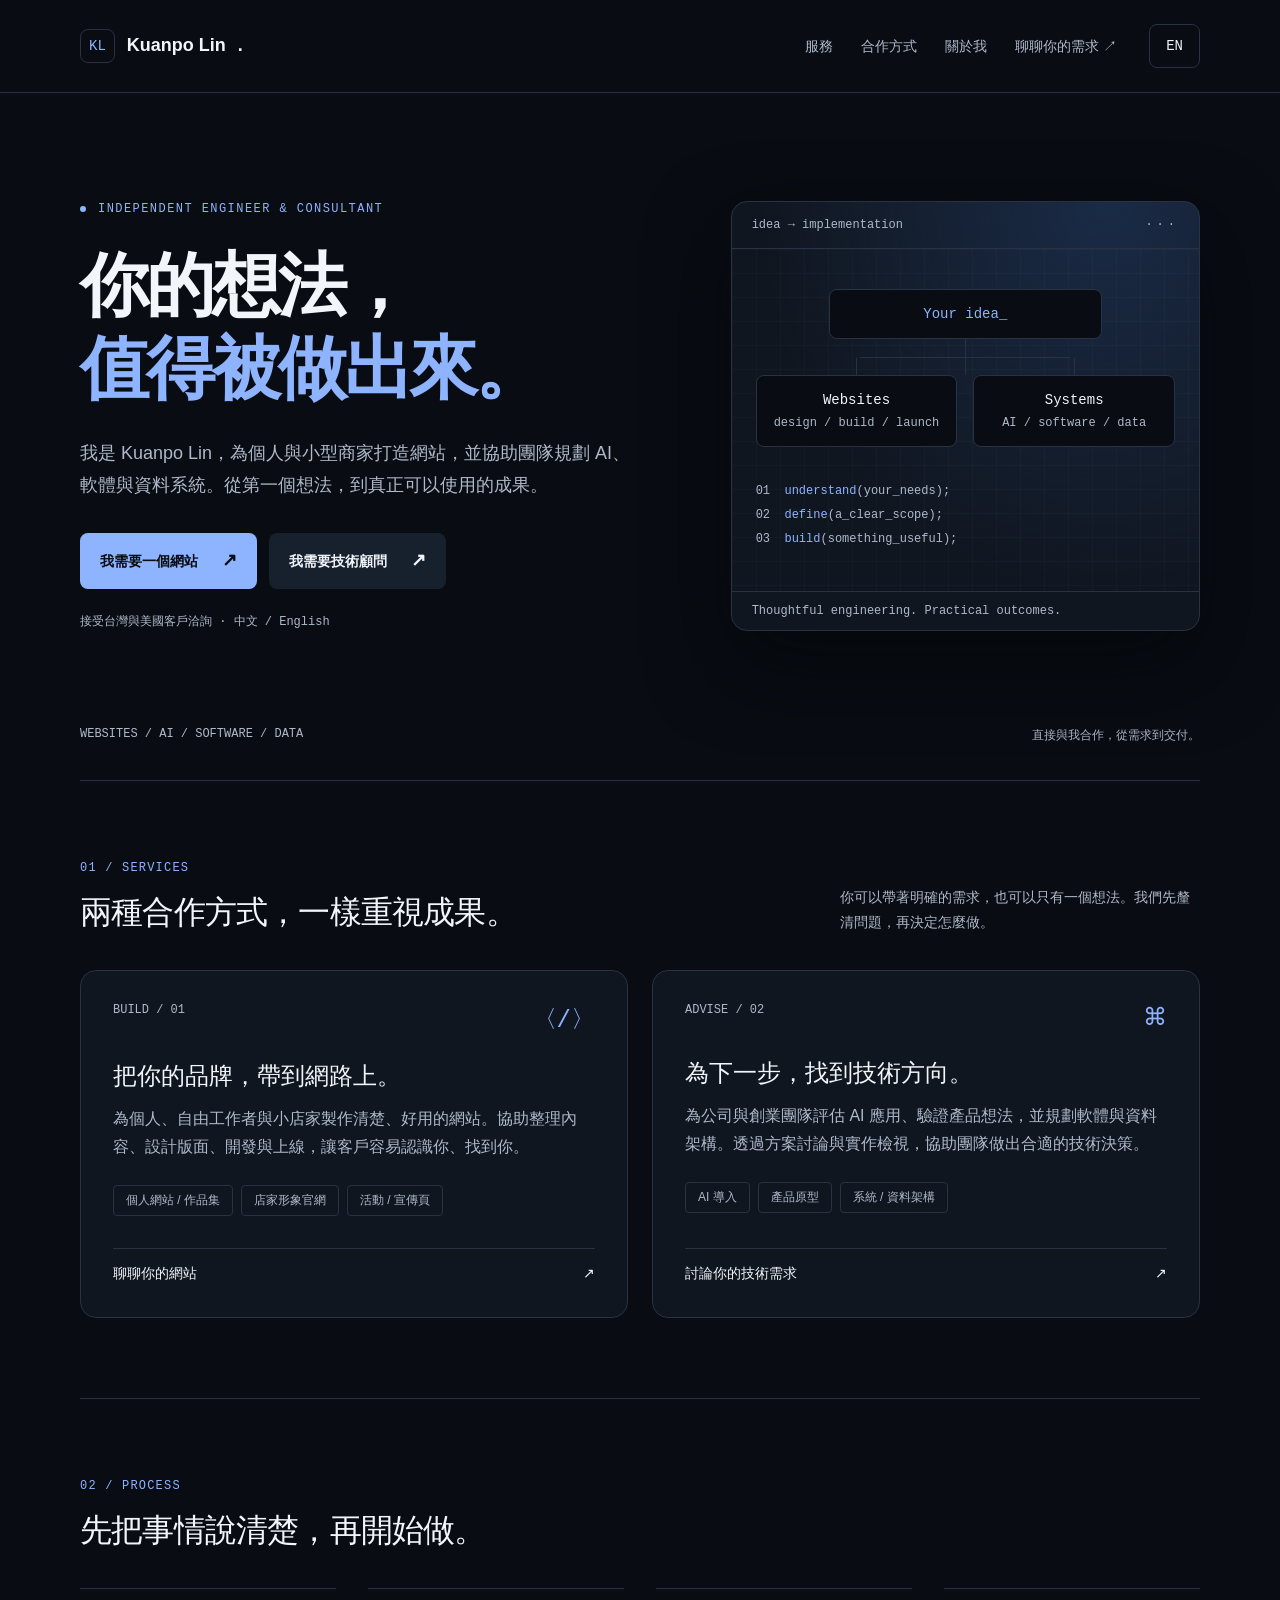
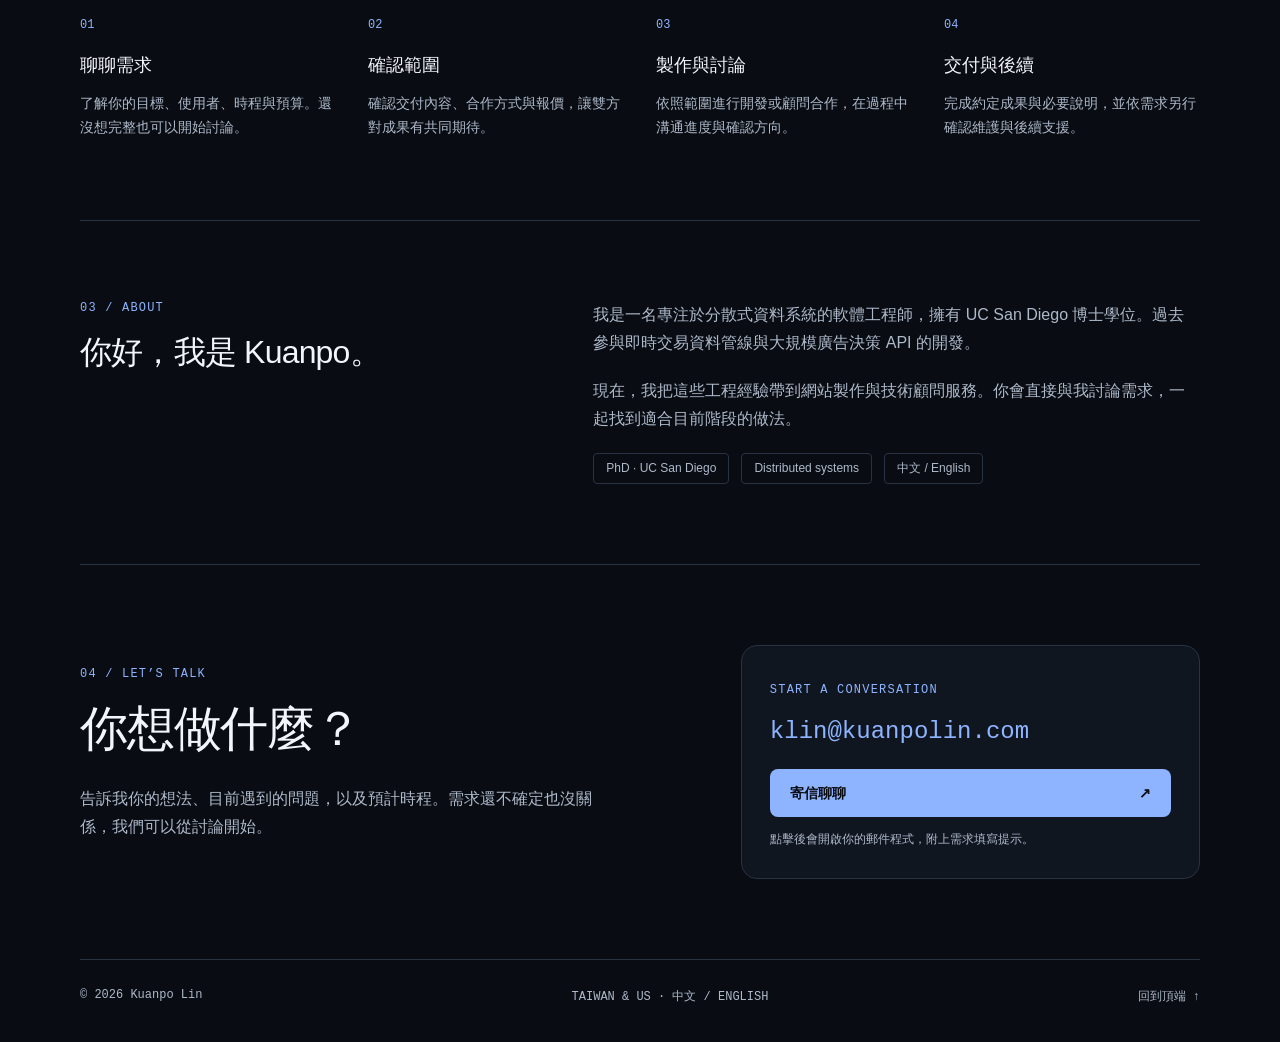
==== index.html @ 3c3ce8b8 "Add the live kuanpolin.com static site. index.html is the current production page, unchanged. Deploy" ====
<!doctype html>
<html lang="zh-Hant">
<head>
<meta charset="utf-8"><meta name="viewport" content="width=device-width,initial-scale=1">
<meta name="theme-color" content="#090c12">
<title>Kuanpo Lin — 網站製作與技術顧問</title>
<meta name="description" content="Kuanpo Lin 為個人與小型商家製作網站，並為團隊提供 AI、軟體與資料系統技術顧問服務。服務台灣與美國客戶。">
<meta property="og:title" content="Kuanpo Lin — Websites & technical consulting">
<meta property="og:description" content="Websites for individuals and small businesses. AI, software and data systems consulting for teams.">
<link rel="icon" href="data:image/svg+xml,%3Csvg xmlns='http://www.w3.org/2000/svg' viewBox='0 0 64 64'%3E%3Crect width='64' height='64' rx='12' fill='%23090c12'/%3E%3Ctext x='8' y='43' fill='%238eb4ff' font-family='monospace' font-size='32'%3EKL%3C/text%3E%3C/svg%3E">
<style>
:root{color-scheme:dark;--bg:#090c12;--panel:#101620;--raised:#17202d;--text:#f2f5fa;--muted:#aeb9ca;--accent:#8eb4ff;--line:#283242;--radius:16px;--mono:ui-monospace,SFMono-Regular,Consolas,monospace;--space:4px}
*{box-sizing:border-box}html{scroll-behavior:smooth;scroll-padding-top:100px}body{margin:0;background:var(--bg);color:var(--text);font-family:-apple-system,BlinkMacSystemFont,"Segoe UI","PingFang TC","Microsoft JhengHei",sans-serif;line-height:1.75}a{color:inherit;text-decoration:none}button{font:inherit}a,button{transition:background .2s,transform .2s,color .2s}a:focus-visible,button:focus-visible{outline:2px solid var(--accent);outline-offset:6px}a:active,button:active{transform:translateY(1px)}.wrap{width:min(1120px,calc(100% - 64px));margin:auto}.skip{position:absolute;top:-80px;left:24px;background:var(--text);color:var(--bg);padding:12px;z-index:3}.skip:focus{top:12px}header{border-bottom:1px solid var(--line)}.header{display:flex;align-items:center;gap:32px;min-height:92px}.brand{display:flex;align-items:center;gap:12px;font-size:18px;font-weight:600;white-space:nowrap}.mark{font:14px var(--mono);color:var(--accent);border:1px solid var(--line);padding:8px;border-radius:8px}nav{display:flex;gap:28px;margin-left:auto}nav a{font-size:14px;color:var(--muted);padding:12px 0}nav a:hover,.text-link:hover{color:var(--accent)}.lang{background:transparent;border:1px solid var(--line);color:var(--text);border-radius:8px;padding:8px 16px;min-height:44px;cursor:pointer;font:14px var(--mono)}.lang:hover{background:var(--raised)}.eyebrow{font:12px var(--mono);letter-spacing:.12em;color:var(--accent);display:flex;align-items:center;gap:12px}.eyebrow:before{content:"";height:6px;width:6px;background:var(--accent);border-radius:50%}.hero{position:relative;padding:108px 0 72px;display:grid;grid-template-columns:1.25fr 1fr;gap:64px;align-items:center}h1{font-size:clamp(40px,5.4vw,72px);font-weight:600;letter-spacing:-.045em;line-height:1.2;margin:28px 0;text-wrap:balance}h1 .soft{color:var(--accent)}.lead{font-size:18px;color:var(--muted);max-width:560px;margin:0 0 32px;text-wrap:pretty}.actions{display:flex;gap:12px;flex-wrap:wrap}.btn{display:inline-flex;align-items:center;justify-content:space-between;gap:24px;padding:12px 20px;min-height:48px;border-radius:8px;font-size:14px;font-weight:600;background:var(--accent);color:var(--bg)}.btn:hover{background:var(--text);transform:translateY(-2px)}.btn.secondary{background:var(--raised);color:var(--text)}.btn.secondary:hover{background:var(--line)}.arrow{font-size:18px}.availability{font:12px var(--mono);color:var(--muted);margin-top:24px}.visual{position:relative;border:1px solid var(--line);border-radius:var(--radius);background:radial-gradient(ellipse at 80% 0%,#1a2b46 0%,transparent 65%),var(--panel);overflow:hidden;box-shadow:0 32px 80px #05080d}.visual-head{display:flex;justify-content:space-between;padding:16px 20px;border-bottom:1px solid var(--line);font:12px var(--mono);color:var(--muted)}.dots{letter-spacing:4px}.diagram{padding:40px 24px;background-image:linear-gradient(#aeb9ca08 1px,transparent 1px),linear-gradient(90deg,#aeb9ca08 1px,transparent 1px);background-size:24px 24px;text-align:center}.node{background:var(--bg);border:1px solid var(--line);border-radius:8px;padding:16px;font:14px var(--mono)}.node.source{width:65%;margin:auto;color:var(--accent)}.connector{height:36px;width:1px;background:var(--line);margin:auto}.split{position:relative;display:grid;grid-template-columns:1fr 1fr;gap:16px}.split:before{content:"";position:absolute;top:-18px;left:25%;right:25%;border-top:1px solid var(--line)}.split .node{position:relative}.split .node:before{content:"";position:absolute;top:-18px;height:18px;left:50%;border-left:1px solid var(--line)}.node small{display:block;color:var(--muted);font:12px var(--mono);margin-top:8px}.code{margin-top:32px;text-align:left;font:12px/2 var(--mono);color:var(--muted)}.code b{color:var(--accent);font-weight:400}.visual-foot{padding:12px 20px;border-top:1px solid var(--line);font:12px var(--mono);color:var(--muted)}.scope{display:flex;justify-content:space-between;gap:20px;padding:24px 0 36px;border-bottom:1px solid var(--line);font:12px var(--mono);color:var(--muted)}section{padding:80px 0;border-bottom:1px solid var(--line);scroll-margin-top:24px}.section-head{display:flex;align-items:flex-end;justify-content:space-between;gap:32px;margin-bottom:36px}.label{font:12px var(--mono);color:var(--accent);letter-spacing:.1em}h2{font-size:32px;line-height:1.35;font-weight:500;letter-spacing:-.025em;margin:16px 0 0;text-wrap:balance}.section-intro{color:var(--muted);font-size:14px;max-width:360px;margin:0}.services{display:grid;grid-template-columns:1fr 1fr;gap:24px}.service{padding:32px;background:var(--panel);border:1px solid var(--line);border-radius:var(--radius);display:flex;flex-direction:column}.service-top{display:flex;justify-content:space-between;color:var(--muted);font:12px var(--mono)}.service-icon{color:var(--accent);font-size:24px}h3{font-size:24px;font-weight:500;line-height:1.4;margin:24px 0 12px}.service p{color:var(--muted);font-size:16px;margin:0 0 24px;text-wrap:pretty}.tags{display:flex;flex-wrap:wrap;gap:8px;margin-bottom:32px}.tag{font-size:12px;color:var(--muted);padding:4px 12px;border:1px solid var(--line);border-radius:4px}.text-link{margin-top:auto;padding:12px 0 0;border-top:1px solid var(--line);display:flex;justify-content:space-between;font-size:14px}.steps{display:grid;grid-template-columns:repeat(4,1fr);gap:32px}.step{border-top:1px solid var(--line);padding-top:20px}.step .num{font:12px var(--mono);color:var(--accent)}.step h3{font-size:18px;margin:16px 0 12px}.step p{font-size:14px;color:var(--muted);margin:0}.about{display:grid;grid-template-columns:1fr 1.4fr;gap:80px}.about p{color:var(--muted);font-size:16px;margin:0 0 20px}.credentials{display:flex;gap:12px;flex-wrap:wrap}.contact{display:grid;grid-template-columns:1.3fr 1fr;gap:64px;align-items:center}.contact h2{font-size:48px;margin-bottom:24px}.contact p{color:var(--muted);max-width:520px}.contact-box{padding:28px;background:var(--panel);border:1px solid var(--line);border-radius:var(--radius)}.email{display:block;color:var(--accent);font:clamp(16px,2vw,24px) var(--mono);margin:16px 0 24px;overflow-wrap:anywhere}.contact-box .btn{width:100%}.note{font-size:12px!important;margin-bottom:0}footer{padding:28px 0 36px;display:flex;justify-content:space-between;gap:16px;font:12px var(--mono);color:var(--muted)}
@media(min-width:1600px){.hero{padding-top:132px;padding-bottom:100px}}@media(max-width:900px){.header{gap:20px}nav{gap:20px}.hero{gap:32px}.about{gap:40px}.contact{gap:32px}.steps{gap:20px}}@media(max-width:700px){.wrap{width:calc(100% - 40px)}.header{flex-wrap:wrap;padding:16px 0;gap:12px}.brand{font-size:16px}.lang{margin-left:auto}nav{order:3;width:100%;margin:0;justify-content:space-between;gap:16px}.hero{grid-template-columns:1fr;padding:64px 0 40px;gap:40px}h1{font-size:44px}.lead{font-size:16px}.visual{max-width:460px;width:100%}.scope{flex-wrap:wrap;gap:12px}section{padding:56px 0}.section-head{display:block}.section-intro{margin-top:20px}.services,.about,.contact{grid-template-columns:1fr;gap:24px}.service{padding:24px}.steps{grid-template-columns:1fr 1fr;gap:28px 24px}.contact h2{font-size:36px}footer{flex-direction:column}.diagram{padding:32px 20px}}@media(prefers-reduced-motion:reduce){html{scroll-behavior:auto}a,button{transition:none}}
</style></head>
<body>
<a class="skip" href="#main" data-zh="跳至主要內容" data-en="Skip to content">跳至主要內容</a>
<header><div class="wrap header"><a class="brand" href="#main" aria-label="Kuanpo Lin home"><span class="mark">KL</span>Kuanpo Lin<span aria-hidden="true" class="soft">.</span></a><nav aria-label="Main navigation"><a href="#services" data-zh="服務" data-en="Services">服務</a><a href="#process" data-zh="合作方式" data-en="Process">合作方式</a><a href="#about" data-zh="關於我" data-en="About">關於我</a><a href="#contact" data-zh="聊聊你的需求 ↗" data-en="Let’s talk ↗">聊聊你的需求 ↗</a></nav><button class="lang" id="language" aria-label="Switch to English">EN</button></div></header>
<main id="main" class="wrap">
<div class="hero"><div><div class="eyebrow">INDEPENDENT ENGINEER & CONSULTANT</div><h1><span data-zh="你的想法，" data-en="Your idea.">你的想法，</span><br><span class="soft" data-zh="值得被做出來。" data-en="Built for real.">值得被做出來。</span></h1><p class="lead" data-zh="我是 Kuanpo Lin，為個人與小型商家打造網站，並協助團隊規劃 AI、軟體與資料系統。從第一個想法，到真正可以使用的成果。" data-en="I’m Kuanpo Lin. I build websites for individuals and small businesses, and help teams plan AI, software, and data systems. From the first idea to something you can use.">我是 Kuanpo Lin，為個人與小型商家打造網站，並協助團隊規劃 AI、軟體與資料系統。從第一個想法，到真正可以使用的成果。</p><div class="actions"><a class="btn" href="#websites"><span data-zh="我需要一個網站" data-en="I need a website">我需要一個網站</span><span class="arrow" aria-hidden="true">↗</span></a><a class="btn secondary" href="#consulting"><span data-zh="我需要技術顧問" data-en="I need a consultant">我需要技術顧問</span><span class="arrow" aria-hidden="true">↗</span></a></div><div class="availability" data-zh="接受台灣與美國客戶洽詢 · 中文 / English" data-en="Available for Taiwan & US projects · 中文 / English">接受台灣與美國客戶洽詢 · 中文 / English</div></div>
<div class="visual" aria-label="From your idea to websites and systems"><div class="visual-head"><span>idea → implementation</span><span class="dots" aria-hidden="true">···</span></div><div class="diagram"><div class="node source">Your idea<span aria-hidden="true">_</span></div><div class="connector"></div><div class="split"><div class="node">Websites<small>design / build / launch</small></div><div class="node">Systems<small>AI / software / data</small></div></div><div class="code"><span aria-hidden="true">01&nbsp; </span><b>understand</b>(your_needs);<br><span aria-hidden="true">02&nbsp; </span><b>define</b>(a_clear_scope);<br><span aria-hidden="true">03&nbsp; </span><b>build</b>(something_useful);</div></div><div class="visual-foot">Thoughtful engineering. Practical outcomes.</div></div></div>
<div class="scope"><span>WEBSITES / AI / SOFTWARE / DATA</span><span data-zh="直接與我合作，從需求到交付。" data-en="Work directly with me, from scope to delivery.">直接與我合作，從需求到交付。</span></div>
<section id="services"><div class="section-head"><div><div class="label">01 / SERVICES</div><h2 data-zh="兩種合作方式，一樣重視成果。" data-en="Two ways to work together.">兩種合作方式，一樣重視成果。</h2></div><p class="section-intro" data-zh="你可以帶著明確的需求，也可以只有一個想法。我們先釐清問題，再決定怎麼做。" data-en="Bring a clear brief or just an idea. We’ll understand the problem before choosing how to solve it.">你可以帶著明確的需求，也可以只有一個想法。我們先釐清問題，再決定怎麼做。</p></div><div class="services">
<article class="service" id="websites"><div class="service-top"><span>BUILD / 01</span><span class="service-icon" aria-hidden="true">〈/〉</span></div><h3 data-zh="把你的品牌，帶到網路上。" data-en="Give your business a home online.">把你的品牌，帶到網路上。</h3><p data-zh="為個人、自由工作者與小店家製作清楚、好用的網站。協助整理內容、設計版面、開發與上線，讓客戶容易認識你、找到你。" data-en="Clear, useful websites for individuals, independent professionals, and small businesses. I help with content structure, design, development, and launch so customers can find and understand you.">為個人、自由工作者與小店家製作清楚、好用的網站。協助整理內容、設計版面、開發與上線，讓客戶容易認識你、找到你。</p><div class="tags"><span class="tag" data-zh="個人網站 / 作品集" data-en="Personal sites / portfolios">個人網站 / 作品集</span><span class="tag" data-zh="店家形象官網" data-en="Business websites">店家形象官網</span><span class="tag" data-zh="活動 / 宣傳頁" data-en="Landing pages">活動 / 宣傳頁</span></div><a class="text-link inquiry" data-service="website" href="mailto:klin@kuanpolin.com?subject=Website%20project%20inquiry"><span data-zh="聊聊你的網站" data-en="Tell me about your website">聊聊你的網站</span><span aria-hidden="true">↗</span></a></article>
<article class="service" id="consulting"><div class="service-top"><span>ADVISE / 02</span><span class="service-icon" aria-hidden="true">⌘</span></div><h3 data-zh="為下一步，找到技術方向。" data-en="Find the right technical direction.">為下一步，找到技術方向。</h3><p data-zh="為公司與創業團隊評估 AI 應用、驗證產品想法，並規劃軟體與資料架構。透過方案討論與實作檢視，協助團隊做出合適的技術決策。" data-en="Technical consulting for companies and startup teams: evaluate AI use cases, validate product ideas, and plan software and data architecture. Get practical guidance through design discussions and implementation reviews.">為公司與創業團隊評估 AI 應用、驗證產品想法，並規劃軟體與資料架構。透過方案討論與實作檢視，協助團隊做出合適的技術決策。</p><div class="tags"><span class="tag" data-zh="AI 導入" data-en="AI integration">AI 導入</span><span class="tag" data-zh="產品原型" data-en="Product prototyping">產品原型</span><span class="tag" data-zh="系統 / 資料架構" data-en="Systems / data architecture">系統 / 資料架構</span></div><a class="text-link inquiry" data-service="consulting" href="mailto:klin@kuanpolin.com?subject=Technical%20consulting%20inquiry"><span data-zh="討論你的技術需求" data-en="Discuss your technical needs">討論你的技術需求</span><span aria-hidden="true">↗</span></a></article></div></section>
<section id="process"><div class="section-head"><div><div class="label">02 / PROCESS</div><h2 data-zh="先把事情說清楚，再開始做。" data-en="Clarity before the first line of code.">先把事情說清楚，再開始做。</h2></div></div><div class="steps"><div class="step"><span class="num">01</span><h3 data-zh="聊聊需求" data-en="Understand">聊聊需求</h3><p data-zh="了解你的目標、使用者、時程與預算。還沒想完整也可以開始討論。" data-en="We discuss your goals, users, timeline, and budget. An early idea is enough to start.">了解你的目標、使用者、時程與預算。還沒想完整也可以開始討論。</p></div><div class="step"><span class="num">02</span><h3 data-zh="確認範圍" data-en="Define the scope">確認範圍</h3><p data-zh="確認交付內容、合作方式與報價，讓雙方對成果有共同期待。" data-en="Agree on deliverables, the working arrangement, and a quote, with clear expectations.">確認交付內容、合作方式與報價，讓雙方對成果有共同期待。</p></div><div class="step"><span class="num">03</span><h3 data-zh="製作與討論" data-en="Build & collaborate">製作與討論</h3><p data-zh="依照範圍進行開發或顧問合作，在過程中溝通進度與確認方向。" data-en="Development or consulting begins, with progress updates and opportunities to review direction.">依照範圍進行開發或顧問合作，在過程中溝通進度與確認方向。</p></div><div class="step"><span class="num">04</span><h3 data-zh="交付與後續" data-en="Deliver & hand over">交付與後續</h3><p data-zh="完成約定成果與必要說明，並依需求另行確認維護與後續支援。" data-en="Receive the agreed deliverables and handover guidance. Maintenance and further support are scoped separately.">完成約定成果與必要說明，並依需求另行確認維護與後續支援。</p></div></div></section>
<section id="about" class="about"><div><div class="label">03 / ABOUT</div><h2 data-zh="你好，我是 Kuanpo。" data-en="Hi, I’m Kuanpo.">你好，我是 Kuanpo。</h2></div><div><p data-zh="我是一名專注於分散式資料系統的軟體工程師，擁有 UC San Diego 博士學位。過去參與即時交易資料管線與大規模廣告決策 API 的開發。" data-en="I’m a software engineer specializing in distributed data systems, with a PhD from UC San Diego. My experience includes real-time transaction data pipelines and large-scale ad decisioning APIs.">我是一名專注於分散式資料系統的軟體工程師，擁有 UC San Diego 博士學位。過去參與即時交易資料管線與大規模廣告決策 API 的開發。</p><p data-zh="現在，我把這些工程經驗帶到網站製作與技術顧問服務。你會直接與我討論需求，一起找到適合目前階段的做法。" data-en="I bring that engineering experience to website development and technical consulting. You work directly with me to find an approach that fits your current stage.">現在，我把這些工程經驗帶到網站製作與技術顧問服務。你會直接與我討論需求，一起找到適合目前階段的做法。</p><div class="credentials"><span class="tag">PhD · UC San Diego</span><span class="tag">Distributed systems</span><span class="tag">中文 / English</span></div></div></section>
<section id="contact" class="contact"><div><div class="label">04 / LET’S TALK</div><h2 data-zh="你想做什麼？" data-en="What do you have in mind?">你想做什麼？</h2><p data-zh="告訴我你的想法、目前遇到的問題，以及預計時程。需求還不確定也沒關係，我們可以從討論開始。" data-en="Tell me about your idea, the problem you’re facing, and your timeline. If the details are still taking shape, we can start with a conversation.">告訴我你的想法、目前遇到的問題，以及預計時程。需求還不確定也沒關係，我們可以從討論開始。</p></div><div class="contact-box"><span class="label">START A CONVERSATION</span><a class="email" href="mailto:klin@kuanpolin.com">klin@kuanpolin.com</a><a class="btn inquiry" data-service="general" href="mailto:klin@kuanpolin.com"><span data-zh="寄信聊聊" data-en="Send an inquiry">寄信聊聊</span><span aria-hidden="true">↗</span></a><p class="note" data-zh="點擊後會開啟你的郵件程式，附上需求填寫提示。" data-en="Opens your email app with a short project brief to fill in.">點擊後會開啟你的郵件程式，附上需求填寫提示。</p></div></section>
</main><footer class="wrap"><span>© 2026 Kuanpo Lin</span><span>TAIWAN & US · 中文 / ENGLISH</span><a href="#main" data-zh="回到頂端 ↑" data-en="Back to top ↑">回到頂端 ↑</a></footer>
<script>
const toggle=document.getElementById('language');let language='zh';
function setLanguage(next){language=next;document.documentElement.lang=next==='zh'?'zh-Hant':'en';document.querySelectorAll('[data-zh][data-en]').forEach(el=>{el.textContent=el.dataset[next]});toggle.textContent=next==='zh'?'EN':'中文';toggle.setAttribute('aria-label',next==='zh'?'Switch to English':'切換至中文');document.title=next==='zh'?'Kuanpo Lin — 網站製作與技術顧問':'Kuanpo Lin — Websites & technical consulting';document.querySelector('meta[name="description"]').content=next==='zh'?'Kuanpo Lin 為個人與小型商家製作網站，並為團隊提供 AI、軟體與資料系統技術顧問服務。服務台灣與美國客戶。':'Websites for individuals and small businesses. AI, software and data systems consulting for teams in Taiwan and the US.';document.querySelectorAll('.inquiry').forEach(el=>{const subjects=next==='zh'?{website:'網站製作需求',consulting:'技術顧問需求',general:'合作需求'}:{website:'Website project inquiry',consulting:'Technical consulting inquiry',general:'Project inquiry'};const body=next==='zh'?'你好 Kuanpo，\n\n我想做的事情：\n目前的網站（如有）：\n預計時程：\n預算範圍（如有）：\n\n謝謝！':'Hi Kuanpo,\n\nWhat I have in mind:\nCurrent website (if any):\nTimeline:\nBudget range (if known):\n\nThank you!';el.href='mailto:klin@kuanpolin.com?subject='+encodeURIComponent(subjects[el.dataset.service])+'&body='+encodeURIComponent(body)});try{localStorage.setItem('kpl-language',next)}catch{}}
toggle.addEventListener('click',()=>setLanguage(language==='zh'?'en':'zh'));let saved='zh';try{saved=localStorage.getItem('kpl-language')||'zh'}catch{}setLanguage(saved==='en'?'en':'zh');
</script></body></html>
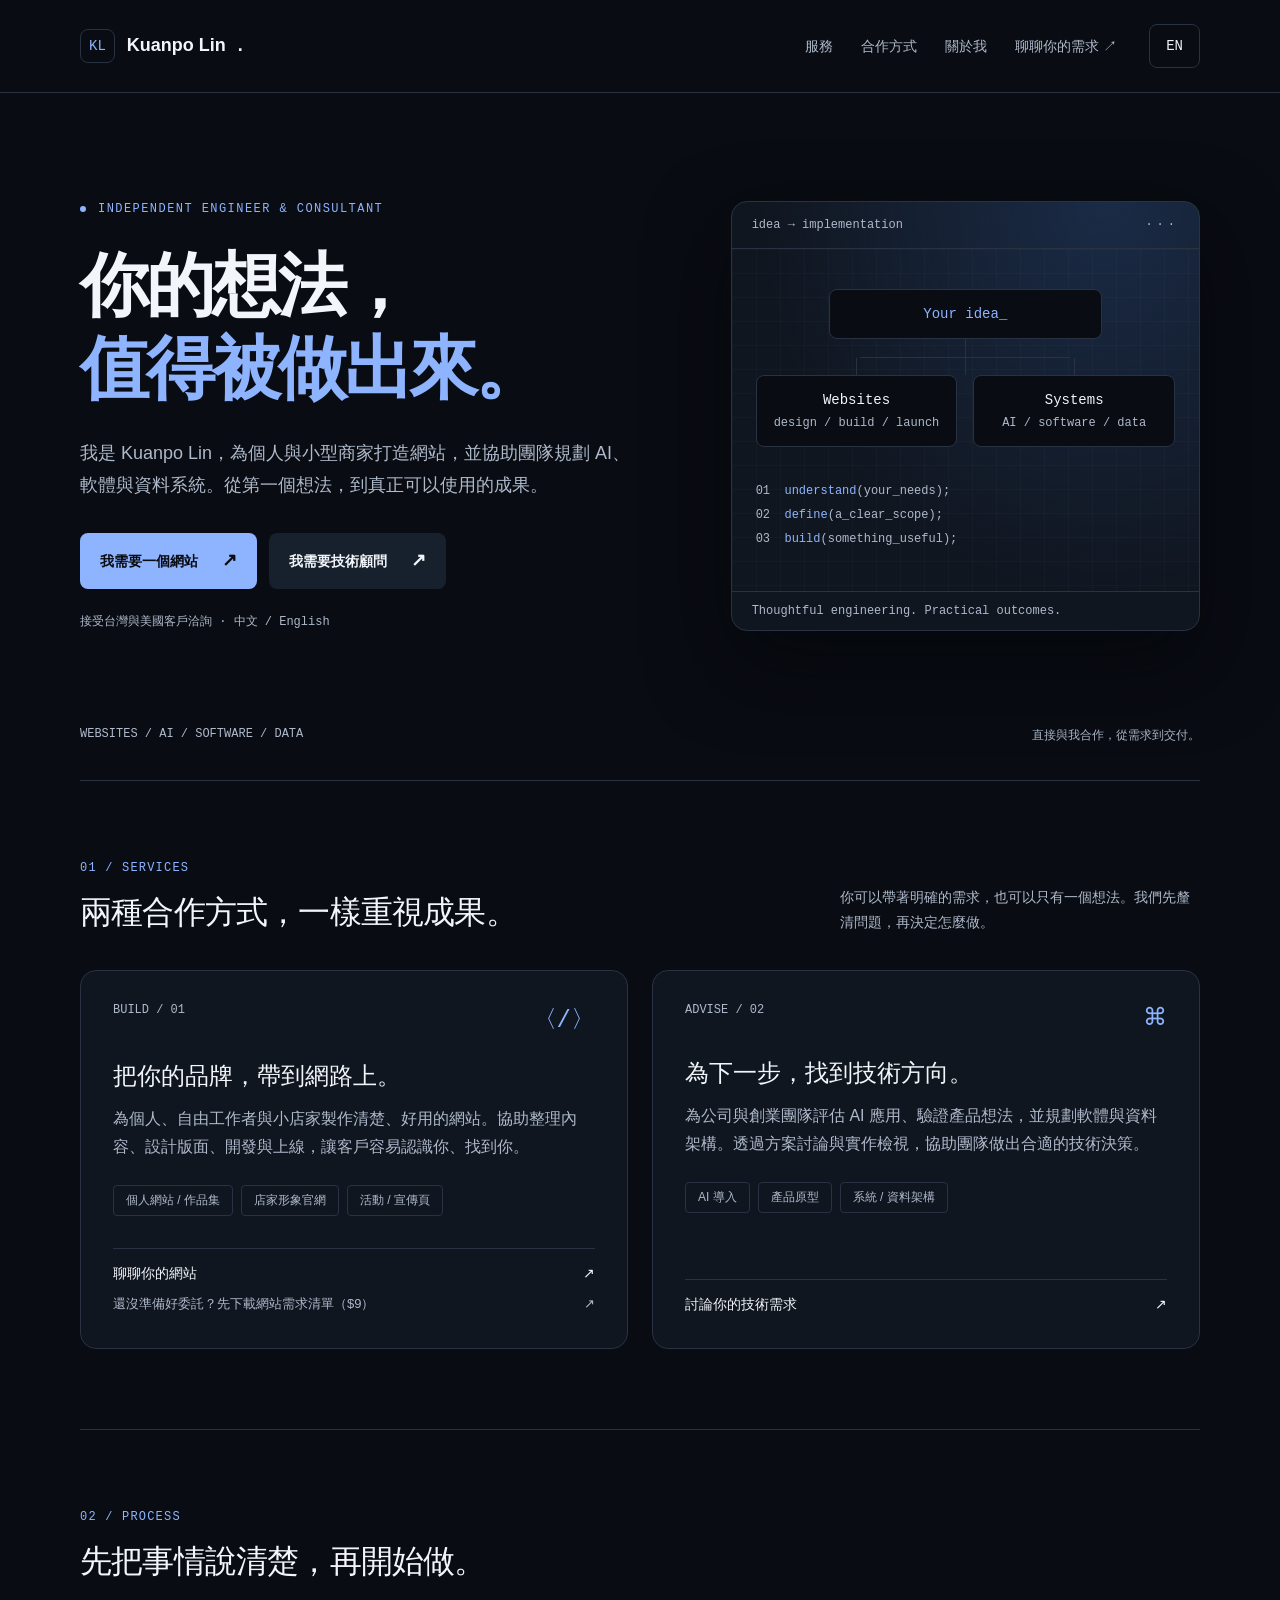
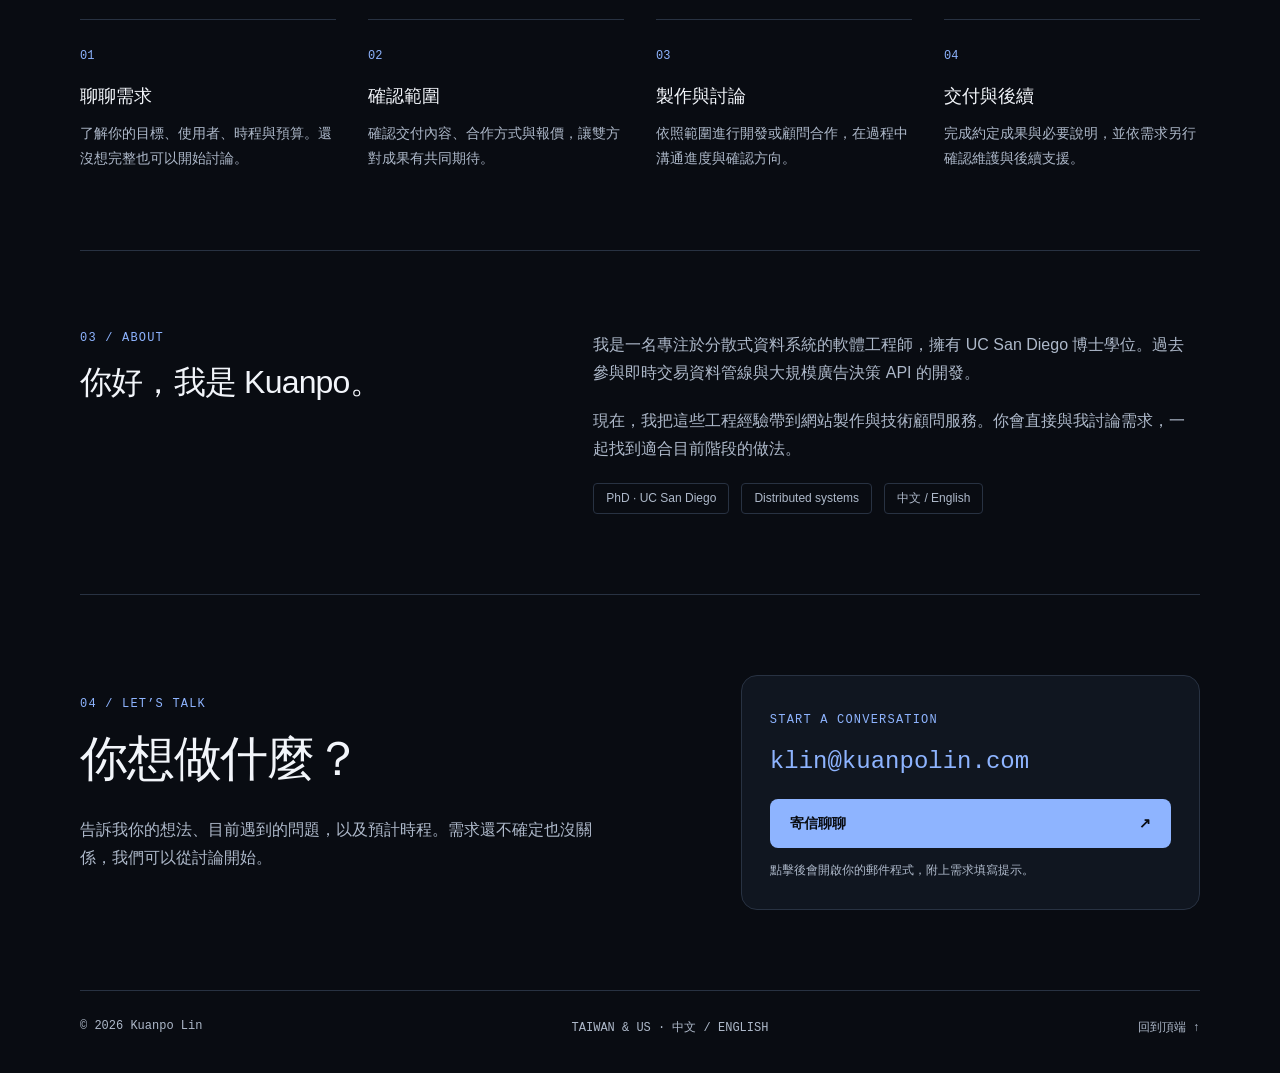
==== commit aeb3c6a7: "Add Website Project Brief link to the websites section. A bilingual Gumroad link sits under the webs" ====
--- a/index.html
+++ b/index.html
@@ -10,7 +10,7 @@
 <link rel="icon" href="data:image/svg+xml,%3Csvg xmlns='http://www.w3.org/2000/svg' viewBox='0 0 64 64'%3E%3Crect width='64' height='64' rx='12' fill='%23090c12'/%3E%3Ctext x='8' y='43' fill='%238eb4ff' font-family='monospace' font-size='32'%3EKL%3C/text%3E%3C/svg%3E">
 <style>
 :root{color-scheme:dark;--bg:#090c12;--panel:#101620;--raised:#17202d;--text:#f2f5fa;--muted:#aeb9ca;--accent:#8eb4ff;--line:#283242;--radius:16px;--mono:ui-monospace,SFMono-Regular,Consolas,monospace;--space:4px}
-*{box-sizing:border-box}html{scroll-behavior:smooth;scroll-padding-top:100px}body{margin:0;background:var(--bg);color:var(--text);font-family:-apple-system,BlinkMacSystemFont,"Segoe UI","PingFang TC","Microsoft JhengHei",sans-serif;line-height:1.75}a{color:inherit;text-decoration:none}button{font:inherit}a,button{transition:background .2s,transform .2s,color .2s}a:focus-visible,button:focus-visible{outline:2px solid var(--accent);outline-offset:6px}a:active,button:active{transform:translateY(1px)}.wrap{width:min(1120px,calc(100% - 64px));margin:auto}.skip{position:absolute;top:-80px;left:24px;background:var(--text);color:var(--bg);padding:12px;z-index:3}.skip:focus{top:12px}header{border-bottom:1px solid var(--line)}.header{display:flex;align-items:center;gap:32px;min-height:92px}.brand{display:flex;align-items:center;gap:12px;font-size:18px;font-weight:600;white-space:nowrap}.mark{font:14px var(--mono);color:var(--accent);border:1px solid var(--line);padding:8px;border-radius:8px}nav{display:flex;gap:28px;margin-left:auto}nav a{font-size:14px;color:var(--muted);padding:12px 0}nav a:hover,.text-link:hover{color:var(--accent)}.lang{background:transparent;border:1px solid var(--line);color:var(--text);border-radius:8px;padding:8px 16px;min-height:44px;cursor:pointer;font:14px var(--mono)}.lang:hover{background:var(--raised)}.eyebrow{font:12px var(--mono);letter-spacing:.12em;color:var(--accent);display:flex;align-items:center;gap:12px}.eyebrow:before{content:"";height:6px;width:6px;background:var(--accent);border-radius:50%}.hero{position:relative;padding:108px 0 72px;display:grid;grid-template-columns:1.25fr 1fr;gap:64px;align-items:center}h1{font-size:clamp(40px,5.4vw,72px);font-weight:600;letter-spacing:-.045em;line-height:1.2;margin:28px 0;text-wrap:balance}h1 .soft{color:var(--accent)}.lead{font-size:18px;color:var(--muted);max-width:560px;margin:0 0 32px;text-wrap:pretty}.actions{display:flex;gap:12px;flex-wrap:wrap}.btn{display:inline-flex;align-items:center;justify-content:space-between;gap:24px;padding:12px 20px;min-height:48px;border-radius:8px;font-size:14px;font-weight:600;background:var(--accent);color:var(--bg)}.btn:hover{background:var(--text);transform:translateY(-2px)}.btn.secondary{background:var(--raised);color:var(--text)}.btn.secondary:hover{background:var(--line)}.arrow{font-size:18px}.availability{font:12px var(--mono);color:var(--muted);margin-top:24px}.visual{position:relative;border:1px solid var(--line);border-radius:var(--radius);background:radial-gradient(ellipse at 80% 0%,#1a2b46 0%,transparent 65%),var(--panel);overflow:hidden;box-shadow:0 32px 80px #05080d}.visual-head{display:flex;justify-content:space-between;padding:16px 20px;border-bottom:1px solid var(--line);font:12px var(--mono);color:var(--muted)}.dots{letter-spacing:4px}.diagram{padding:40px 24px;background-image:linear-gradient(#aeb9ca08 1px,transparent 1px),linear-gradient(90deg,#aeb9ca08 1px,transparent 1px);background-size:24px 24px;text-align:center}.node{background:var(--bg);border:1px solid var(--line);border-radius:8px;padding:16px;font:14px var(--mono)}.node.source{width:65%;margin:auto;color:var(--accent)}.connector{height:36px;width:1px;background:var(--line);margin:auto}.split{position:relative;display:grid;grid-template-columns:1fr 1fr;gap:16px}.split:before{content:"";position:absolute;top:-18px;left:25%;right:25%;border-top:1px solid var(--line)}.split .node{position:relative}.split .node:before{content:"";position:absolute;top:-18px;height:18px;left:50%;border-left:1px solid var(--line)}.node small{display:block;color:var(--muted);font:12px var(--mono);margin-top:8px}.code{margin-top:32px;text-align:left;font:12px/2 var(--mono);color:var(--muted)}.code b{color:var(--accent);font-weight:400}.visual-foot{padding:12px 20px;border-top:1px solid var(--line);font:12px var(--mono);color:var(--muted)}.scope{display:flex;justify-content:space-between;gap:20px;padding:24px 0 36px;border-bottom:1px solid var(--line);font:12px var(--mono);color:var(--muted)}section{padding:80px 0;border-bottom:1px solid var(--line);scroll-margin-top:24px}.section-head{display:flex;align-items:flex-end;justify-content:space-between;gap:32px;margin-bottom:36px}.label{font:12px var(--mono);color:var(--accent);letter-spacing:.1em}h2{font-size:32px;line-height:1.35;font-weight:500;letter-spacing:-.025em;margin:16px 0 0;text-wrap:balance}.section-intro{color:var(--muted);font-size:14px;max-width:360px;margin:0}.services{display:grid;grid-template-columns:1fr 1fr;gap:24px}.service{padding:32px;background:var(--panel);border:1px solid var(--line);border-radius:var(--radius);display:flex;flex-direction:column}.service-top{display:flex;justify-content:space-between;color:var(--muted);font:12px var(--mono)}.service-icon{color:var(--accent);font-size:24px}h3{font-size:24px;font-weight:500;line-height:1.4;margin:24px 0 12px}.service p{color:var(--muted);font-size:16px;margin:0 0 24px;text-wrap:pretty}.tags{display:flex;flex-wrap:wrap;gap:8px;margin-bottom:32px}.tag{font-size:12px;color:var(--muted);padding:4px 12px;border:1px solid var(--line);border-radius:4px}.text-link{margin-top:auto;padding:12px 0 0;border-top:1px solid var(--line);display:flex;justify-content:space-between;font-size:14px}.steps{display:grid;grid-template-columns:repeat(4,1fr);gap:32px}.step{border-top:1px solid var(--line);padding-top:20px}.step .num{font:12px var(--mono);color:var(--accent)}.step h3{font-size:18px;margin:16px 0 12px}.step p{font-size:14px;color:var(--muted);margin:0}.about{display:grid;grid-template-columns:1fr 1.4fr;gap:80px}.about p{color:var(--muted);font-size:16px;margin:0 0 20px}.credentials{display:flex;gap:12px;flex-wrap:wrap}.contact{display:grid;grid-template-columns:1.3fr 1fr;gap:64px;align-items:center}.contact h2{font-size:48px;margin-bottom:24px}.contact p{color:var(--muted);max-width:520px}.contact-box{padding:28px;background:var(--panel);border:1px solid var(--line);border-radius:var(--radius)}.email{display:block;color:var(--accent);font:clamp(16px,2vw,24px) var(--mono);margin:16px 0 24px;overflow-wrap:anywhere}.contact-box .btn{width:100%}.note{font-size:12px!important;margin-bottom:0}footer{padding:28px 0 36px;display:flex;justify-content:space-between;gap:16px;font:12px var(--mono);color:var(--muted)}
+*{box-sizing:border-box}html{scroll-behavior:smooth;scroll-padding-top:100px}body{margin:0;background:var(--bg);color:var(--text);font-family:-apple-system,BlinkMacSystemFont,"Segoe UI","PingFang TC","Microsoft JhengHei",sans-serif;line-height:1.75}a{color:inherit;text-decoration:none}button{font:inherit}a,button{transition:background .2s,transform .2s,color .2s}a:focus-visible,button:focus-visible{outline:2px solid var(--accent);outline-offset:6px}a:active,button:active{transform:translateY(1px)}.wrap{width:min(1120px,calc(100% - 64px));margin:auto}.skip{position:absolute;top:-80px;left:24px;background:var(--text);color:var(--bg);padding:12px;z-index:3}.skip:focus{top:12px}header{border-bottom:1px solid var(--line)}.header{display:flex;align-items:center;gap:32px;min-height:92px}.brand{display:flex;align-items:center;gap:12px;font-size:18px;font-weight:600;white-space:nowrap}.mark{font:14px var(--mono);color:var(--accent);border:1px solid var(--line);padding:8px;border-radius:8px}nav{display:flex;gap:28px;margin-left:auto}nav a{font-size:14px;color:var(--muted);padding:12px 0}nav a:hover,.text-link:hover{color:var(--accent)}.lang{background:transparent;border:1px solid var(--line);color:var(--text);border-radius:8px;padding:8px 16px;min-height:44px;cursor:pointer;font:14px var(--mono)}.lang:hover{background:var(--raised)}.eyebrow{font:12px var(--mono);letter-spacing:.12em;color:var(--accent);display:flex;align-items:center;gap:12px}.eyebrow:before{content:"";height:6px;width:6px;background:var(--accent);border-radius:50%}.hero{position:relative;padding:108px 0 72px;display:grid;grid-template-columns:1.25fr 1fr;gap:64px;align-items:center}h1{font-size:clamp(40px,5.4vw,72px);font-weight:600;letter-spacing:-.045em;line-height:1.2;margin:28px 0;text-wrap:balance}h1 .soft{color:var(--accent)}.lead{font-size:18px;color:var(--muted);max-width:560px;margin:0 0 32px;text-wrap:pretty}.actions{display:flex;gap:12px;flex-wrap:wrap}.btn{display:inline-flex;align-items:center;justify-content:space-between;gap:24px;padding:12px 20px;min-height:48px;border-radius:8px;font-size:14px;font-weight:600;background:var(--accent);color:var(--bg)}.btn:hover{background:var(--text);transform:translateY(-2px)}.btn.secondary{background:var(--raised);color:var(--text)}.btn.secondary:hover{background:var(--line)}.arrow{font-size:18px}.availability{font:12px var(--mono);color:var(--muted);margin-top:24px}.visual{position:relative;border:1px solid var(--line);border-radius:var(--radius);background:radial-gradient(ellipse at 80% 0%,#1a2b46 0%,transparent 65%),var(--panel);overflow:hidden;box-shadow:0 32px 80px #05080d}.visual-head{display:flex;justify-content:space-between;padding:16px 20px;border-bottom:1px solid var(--line);font:12px var(--mono);color:var(--muted)}.dots{letter-spacing:4px}.diagram{padding:40px 24px;background-image:linear-gradient(#aeb9ca08 1px,transparent 1px),linear-gradient(90deg,#aeb9ca08 1px,transparent 1px);background-size:24px 24px;text-align:center}.node{background:var(--bg);border:1px solid var(--line);border-radius:8px;padding:16px;font:14px var(--mono)}.node.source{width:65%;margin:auto;color:var(--accent)}.connector{height:36px;width:1px;background:var(--line);margin:auto}.split{position:relative;display:grid;grid-template-columns:1fr 1fr;gap:16px}.split:before{content:"";position:absolute;top:-18px;left:25%;right:25%;border-top:1px solid var(--line)}.split .node{position:relative}.split .node:before{content:"";position:absolute;top:-18px;height:18px;left:50%;border-left:1px solid var(--line)}.node small{display:block;color:var(--muted);font:12px var(--mono);margin-top:8px}.code{margin-top:32px;text-align:left;font:12px/2 var(--mono);color:var(--muted)}.code b{color:var(--accent);font-weight:400}.visual-foot{padding:12px 20px;border-top:1px solid var(--line);font:12px var(--mono);color:var(--muted)}.scope{display:flex;justify-content:space-between;gap:20px;padding:24px 0 36px;border-bottom:1px solid var(--line);font:12px var(--mono);color:var(--muted)}section{padding:80px 0;border-bottom:1px solid var(--line);scroll-margin-top:24px}.section-head{display:flex;align-items:flex-end;justify-content:space-between;gap:32px;margin-bottom:36px}.label{font:12px var(--mono);color:var(--accent);letter-spacing:.1em}h2{font-size:32px;line-height:1.35;font-weight:500;letter-spacing:-.025em;margin:16px 0 0;text-wrap:balance}.section-intro{color:var(--muted);font-size:14px;max-width:360px;margin:0}.services{display:grid;grid-template-columns:1fr 1fr;gap:24px}.service{padding:32px;background:var(--panel);border:1px solid var(--line);border-radius:var(--radius);display:flex;flex-direction:column}.service-top{display:flex;justify-content:space-between;color:var(--muted);font:12px var(--mono)}.service-icon{color:var(--accent);font-size:24px}h3{font-size:24px;font-weight:500;line-height:1.4;margin:24px 0 12px}.service p{color:var(--muted);font-size:16px;margin:0 0 24px;text-wrap:pretty}.tags{display:flex;flex-wrap:wrap;gap:8px;margin-bottom:32px}.tag{font-size:12px;color:var(--muted);padding:4px 12px;border:1px solid var(--line);border-radius:4px}.text-link{margin-top:auto;padding:12px 0 0;border-top:1px solid var(--line);display:flex;justify-content:space-between;font-size:14px}.text-link.soft{margin-top:0;padding-top:8px;border-top:none;font-size:13px;color:var(--muted)}.steps{display:grid;grid-template-columns:repeat(4,1fr);gap:32px}.step{border-top:1px solid var(--line);padding-top:20px}.step .num{font:12px var(--mono);color:var(--accent)}.step h3{font-size:18px;margin:16px 0 12px}.step p{font-size:14px;color:var(--muted);margin:0}.about{display:grid;grid-template-columns:1fr 1.4fr;gap:80px}.about p{color:var(--muted);font-size:16px;margin:0 0 20px}.credentials{display:flex;gap:12px;flex-wrap:wrap}.contact{display:grid;grid-template-columns:1.3fr 1fr;gap:64px;align-items:center}.contact h2{font-size:48px;margin-bottom:24px}.contact p{color:var(--muted);max-width:520px}.contact-box{padding:28px;background:var(--panel);border:1px solid var(--line);border-radius:var(--radius)}.email{display:block;color:var(--accent);font:clamp(16px,2vw,24px) var(--mono);margin:16px 0 24px;overflow-wrap:anywhere}.contact-box .btn{width:100%}.note{font-size:12px!important;margin-bottom:0}footer{padding:28px 0 36px;display:flex;justify-content:space-between;gap:16px;font:12px var(--mono);color:var(--muted)}
 @media(min-width:1600px){.hero{padding-top:132px;padding-bottom:100px}}@media(max-width:900px){.header{gap:20px}nav{gap:20px}.hero{gap:32px}.about{gap:40px}.contact{gap:32px}.steps{gap:20px}}@media(max-width:700px){.wrap{width:calc(100% - 40px)}.header{flex-wrap:wrap;padding:16px 0;gap:12px}.brand{font-size:16px}.lang{margin-left:auto}nav{order:3;width:100%;margin:0;justify-content:space-between;gap:16px}.hero{grid-template-columns:1fr;padding:64px 0 40px;gap:40px}h1{font-size:44px}.lead{font-size:16px}.visual{max-width:460px;width:100%}.scope{flex-wrap:wrap;gap:12px}section{padding:56px 0}.section-head{display:block}.section-intro{margin-top:20px}.services,.about,.contact{grid-template-columns:1fr;gap:24px}.service{padding:24px}.steps{grid-template-columns:1fr 1fr;gap:28px 24px}.contact h2{font-size:36px}footer{flex-direction:column}.diagram{padding:32px 20px}}@media(prefers-reduced-motion:reduce){html{scroll-behavior:auto}a,button{transition:none}}
 </style></head>
 <body>
@@ -21,7 +21,7 @@
 <div class="visual" aria-label="From your idea to websites and systems"><div class="visual-head"><span>idea → implementation</span><span class="dots" aria-hidden="true">···</span></div><div class="diagram"><div class="node source">Your idea<span aria-hidden="true">_</span></div><div class="connector"></div><div class="split"><div class="node">Websites<small>design / build / launch</small></div><div class="node">Systems<small>AI / software / data</small></div></div><div class="code"><span aria-hidden="true">01&nbsp; </span><b>understand</b>(your_needs);<br><span aria-hidden="true">02&nbsp; </span><b>define</b>(a_clear_scope);<br><span aria-hidden="true">03&nbsp; </span><b>build</b>(something_useful);</div></div><div class="visual-foot">Thoughtful engineering. Practical outcomes.</div></div></div>
 <div class="scope"><span>WEBSITES / AI / SOFTWARE / DATA</span><span data-zh="直接與我合作，從需求到交付。" data-en="Work directly with me, from scope to delivery.">直接與我合作，從需求到交付。</span></div>
 <section id="services"><div class="section-head"><div><div class="label">01 / SERVICES</div><h2 data-zh="兩種合作方式，一樣重視成果。" data-en="Two ways to work together.">兩種合作方式，一樣重視成果。</h2></div><p class="section-intro" data-zh="你可以帶著明確的需求，也可以只有一個想法。我們先釐清問題，再決定怎麼做。" data-en="Bring a clear brief or just an idea. We’ll understand the problem before choosing how to solve it.">你可以帶著明確的需求，也可以只有一個想法。我們先釐清問題，再決定怎麼做。</p></div><div class="services">
-<article class="service" id="websites"><div class="service-top"><span>BUILD / 01</span><span class="service-icon" aria-hidden="true">〈/〉</span></div><h3 data-zh="把你的品牌，帶到網路上。" data-en="Give your business a home online.">把你的品牌，帶到網路上。</h3><p data-zh="為個人、自由工作者與小店家製作清楚、好用的網站。協助整理內容、設計版面、開發與上線，讓客戶容易認識你、找到你。" data-en="Clear, useful websites for individuals, independent professionals, and small businesses. I help with content structure, design, development, and launch so customers can find and understand you.">為個人、自由工作者與小店家製作清楚、好用的網站。協助整理內容、設計版面、開發與上線，讓客戶容易認識你、找到你。</p><div class="tags"><span class="tag" data-zh="個人網站 / 作品集" data-en="Personal sites / portfolios">個人網站 / 作品集</span><span class="tag" data-zh="店家形象官網" data-en="Business websites">店家形象官網</span><span class="tag" data-zh="活動 / 宣傳頁" data-en="Landing pages">活動 / 宣傳頁</span></div><a class="text-link inquiry" data-service="website" href="mailto:klin@kuanpolin.com?subject=Website%20project%20inquiry"><span data-zh="聊聊你的網站" data-en="Tell me about your website">聊聊你的網站</span><span aria-hidden="true">↗</span></a></article>
+<article class="service" id="websites"><div class="service-top"><span>BUILD / 01</span><span class="service-icon" aria-hidden="true">〈/〉</span></div><h3 data-zh="把你的品牌，帶到網路上。" data-en="Give your business a home online.">把你的品牌，帶到網路上。</h3><p data-zh="為個人、自由工作者與小店家製作清楚、好用的網站。協助整理內容、設計版面、開發與上線，讓客戶容易認識你、找到你。" data-en="Clear, useful websites for individuals, independent professionals, and small businesses. I help with content structure, design, development, and launch so customers can find and understand you.">為個人、自由工作者與小店家製作清楚、好用的網站。協助整理內容、設計版面、開發與上線，讓客戶容易認識你、找到你。</p><div class="tags"><span class="tag" data-zh="個人網站 / 作品集" data-en="Personal sites / portfolios">個人網站 / 作品集</span><span class="tag" data-zh="店家形象官網" data-en="Business websites">店家形象官網</span><span class="tag" data-zh="活動 / 宣傳頁" data-en="Landing pages">活動 / 宣傳頁</span></div><a class="text-link inquiry" data-service="website" href="mailto:klin@kuanpolin.com?subject=Website%20project%20inquiry"><span data-zh="聊聊你的網站" data-en="Tell me about your website">聊聊你的網站</span><span aria-hidden="true">↗</span></a><a class="text-link soft" href="https://ryanflux8.gumroad.com/l/odslc"><span data-zh="還沒準備好委託？先下載網站需求清單（$9）" data-en="Not ready to hire yet? Grab the website project brief ($9)">還沒準備好委託？先下載網站需求清單（$9）</span><span aria-hidden="true">↗</span></a></article>
 <article class="service" id="consulting"><div class="service-top"><span>ADVISE / 02</span><span class="service-icon" aria-hidden="true">⌘</span></div><h3 data-zh="為下一步，找到技術方向。" data-en="Find the right technical direction.">為下一步，找到技術方向。</h3><p data-zh="為公司與創業團隊評估 AI 應用、驗證產品想法，並規劃軟體與資料架構。透過方案討論與實作檢視，協助團隊做出合適的技術決策。" data-en="Technical consulting for companies and startup teams: evaluate AI use cases, validate product ideas, and plan software and data architecture. Get practical guidance through design discussions and implementation reviews.">為公司與創業團隊評估 AI 應用、驗證產品想法，並規劃軟體與資料架構。透過方案討論與實作檢視，協助團隊做出合適的技術決策。</p><div class="tags"><span class="tag" data-zh="AI 導入" data-en="AI integration">AI 導入</span><span class="tag" data-zh="產品原型" data-en="Product prototyping">產品原型</span><span class="tag" data-zh="系統 / 資料架構" data-en="Systems / data architecture">系統 / 資料架構</span></div><a class="text-link inquiry" data-service="consulting" href="mailto:klin@kuanpolin.com?subject=Technical%20consulting%20inquiry"><span data-zh="討論你的技術需求" data-en="Discuss your technical needs">討論你的技術需求</span><span aria-hidden="true">↗</span></a></article></div></section>
 <section id="process"><div class="section-head"><div><div class="label">02 / PROCESS</div><h2 data-zh="先把事情說清楚，再開始做。" data-en="Clarity before the first line of code.">先把事情說清楚，再開始做。</h2></div></div><div class="steps"><div class="step"><span class="num">01</span><h3 data-zh="聊聊需求" data-en="Understand">聊聊需求</h3><p data-zh="了解你的目標、使用者、時程與預算。還沒想完整也可以開始討論。" data-en="We discuss your goals, users, timeline, and budget. An early idea is enough to start.">了解你的目標、使用者、時程與預算。還沒想完整也可以開始討論。</p></div><div class="step"><span class="num">02</span><h3 data-zh="確認範圍" data-en="Define the scope">確認範圍</h3><p data-zh="確認交付內容、合作方式與報價，讓雙方對成果有共同期待。" data-en="Agree on deliverables, the working arrangement, and a quote, with clear expectations.">確認交付內容、合作方式與報價，讓雙方對成果有共同期待。</p></div><div class="step"><span class="num">03</span><h3 data-zh="製作與討論" data-en="Build & collaborate">製作與討論</h3><p data-zh="依照範圍進行開發或顧問合作，在過程中溝通進度與確認方向。" data-en="Development or consulting begins, with progress updates and opportunities to review direction.">依照範圍進行開發或顧問合作，在過程中溝通進度與確認方向。</p></div><div class="step"><span class="num">04</span><h3 data-zh="交付與後續" data-en="Deliver & hand over">交付與後續</h3><p data-zh="完成約定成果與必要說明，並依需求另行確認維護與後續支援。" data-en="Receive the agreed deliverables and handover guidance. Maintenance and further support are scoped separately.">完成約定成果與必要說明，並依需求另行確認維護與後續支援。</p></div></div></section>
 <section id="about" class="about"><div><div class="label">03 / ABOUT</div><h2 data-zh="你好，我是 Kuanpo。" data-en="Hi, I’m Kuanpo.">你好，我是 Kuanpo。</h2></div><div><p data-zh="我是一名專注於分散式資料系統的軟體工程師，擁有 UC San Diego 博士學位。過去參與即時交易資料管線與大規模廣告決策 API 的開發。" data-en="I’m a software engineer specializing in distributed data systems, with a PhD from UC San Diego. My experience includes real-time transaction data pipelines and large-scale ad decisioning APIs.">我是一名專注於分散式資料系統的軟體工程師，擁有 UC San Diego 博士學位。過去參與即時交易資料管線與大規模廣告決策 API 的開發。</p><p data-zh="現在，我把這些工程經驗帶到網站製作與技術顧問服務。你會直接與我討論需求，一起找到適合目前階段的做法。" data-en="I bring that engineering experience to website development and technical consulting. You work directly with me to find an approach that fits your current stage.">現在，我把這些工程經驗帶到網站製作與技術顧問服務。你會直接與我討論需求，一起找到適合目前階段的做法。</p><div class="credentials"><span class="tag">PhD · UC San Diego</span><span class="tag">Distributed systems</span><span class="tag">中文 / English</span></div></div></section>
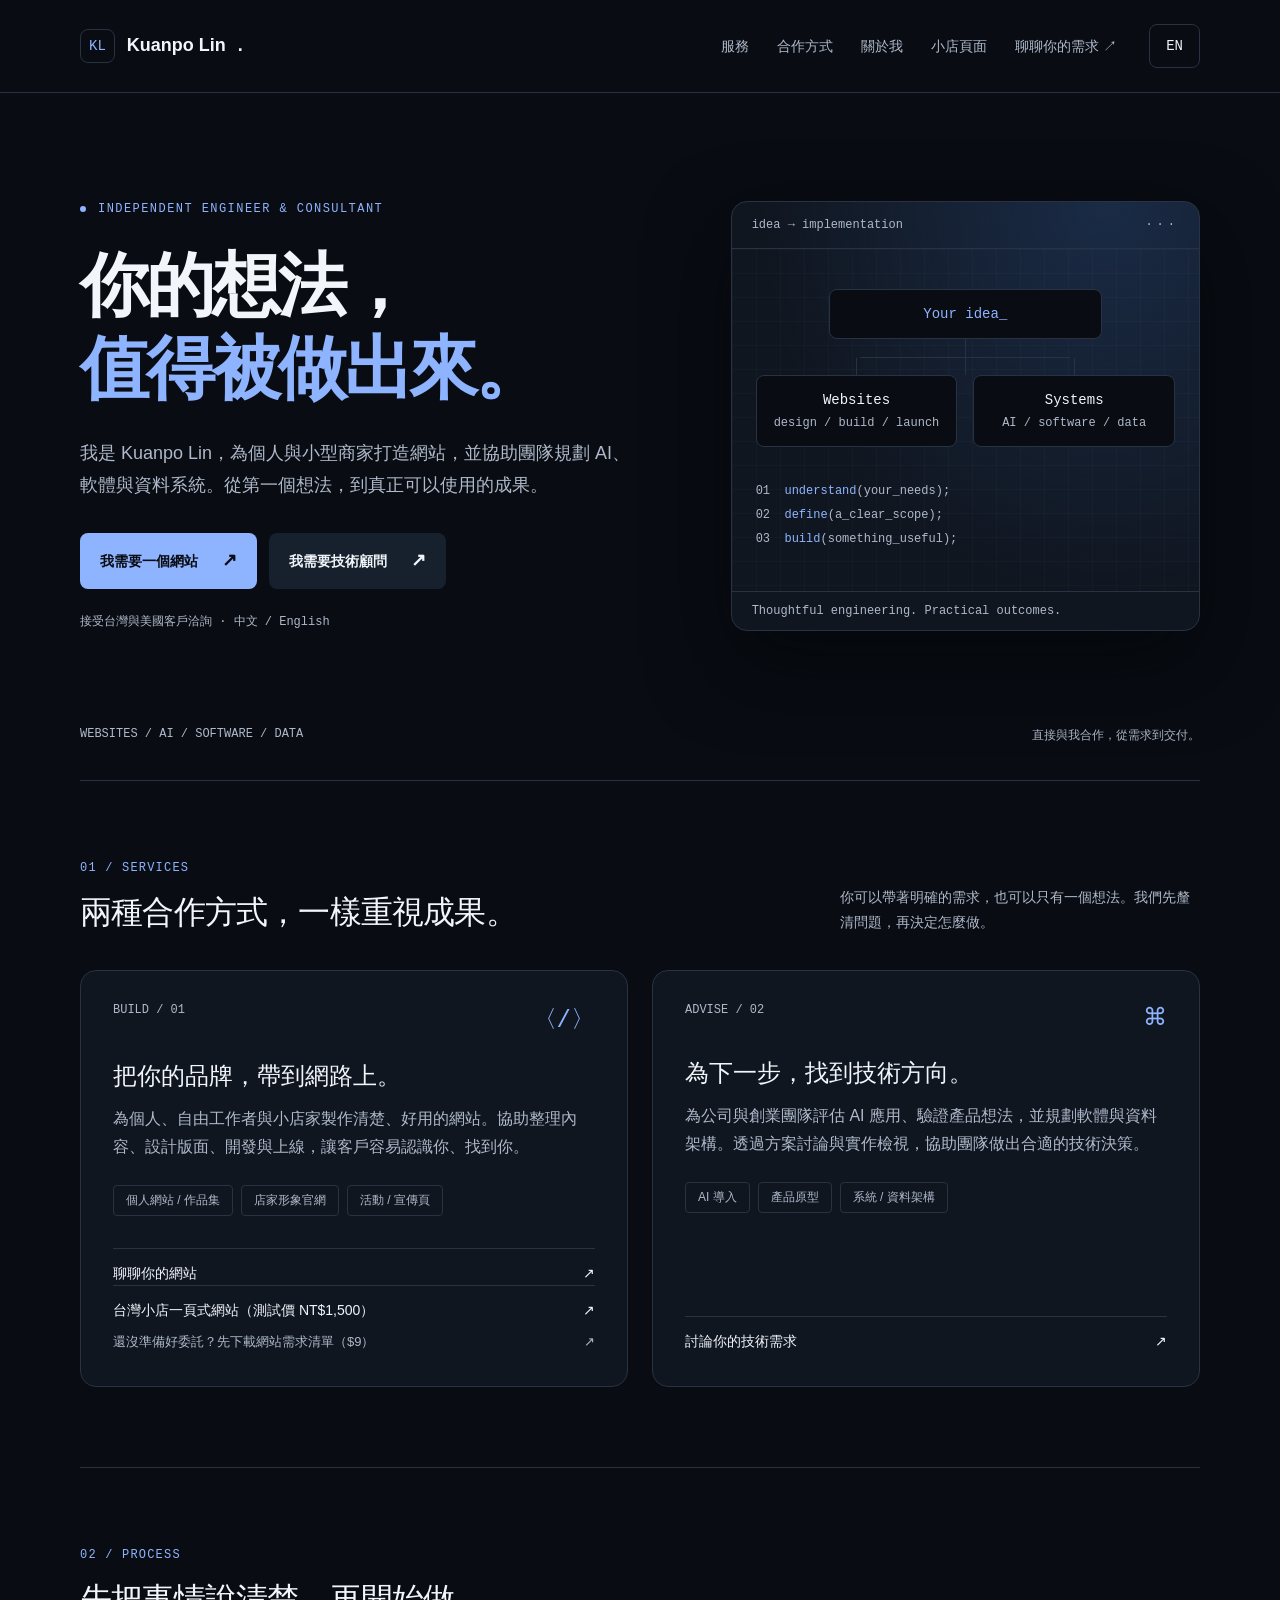
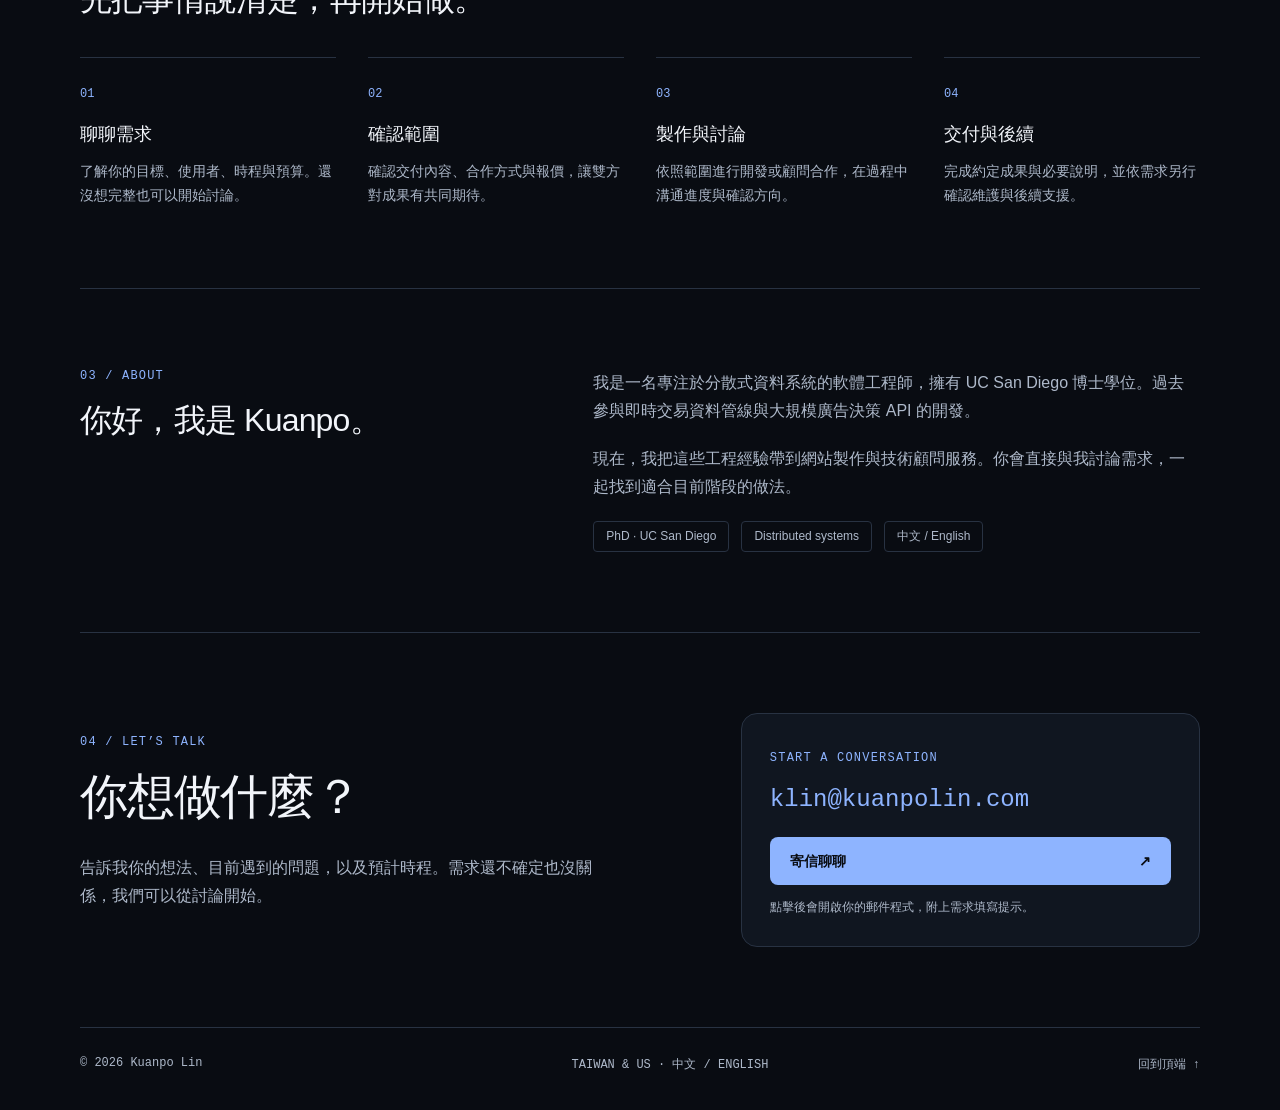
==== commit 54df631a: "Add a Traditional Chinese landing-page test offer and plant-shop demo. Keep the current personal sit" ====
--- a/index.html
+++ b/index.html
@@ -10,18 +10,18 @@
 <link rel="icon" href="data:image/svg+xml,%3Csvg xmlns='http://www.w3.org/2000/svg' viewBox='0 0 64 64'%3E%3Crect width='64' height='64' rx='12' fill='%23090c12'/%3E%3Ctext x='8' y='43' fill='%238eb4ff' font-family='monospace' font-size='32'%3EKL%3C/text%3E%3C/svg%3E">
 <style>
 :root{color-scheme:dark;--bg:#090c12;--panel:#101620;--raised:#17202d;--text:#f2f5fa;--muted:#aeb9ca;--accent:#8eb4ff;--line:#283242;--radius:16px;--mono:ui-monospace,SFMono-Regular,Consolas,monospace;--space:4px}
-*{box-sizing:border-box}html{scroll-behavior:smooth;scroll-padding-top:100px}body{margin:0;background:var(--bg);color:var(--text);font-family:-apple-system,BlinkMacSystemFont,"Segoe UI","PingFang TC","Microsoft JhengHei",sans-serif;line-height:1.75}a{color:inherit;text-decoration:none}button{font:inherit}a,button{transition:background .2s,transform .2s,color .2s}a:focus-visible,button:focus-visible{outline:2px solid var(--accent);outline-offset:6px}a:active,button:active{transform:translateY(1px)}.wrap{width:min(1120px,calc(100% - 64px));margin:auto}.skip{position:absolute;top:-80px;left:24px;background:var(--text);color:var(--bg);padding:12px;z-index:3}.skip:focus{top:12px}header{border-bottom:1px solid var(--line)}.header{display:flex;align-items:center;gap:32px;min-height:92px}.brand{display:flex;align-items:center;gap:12px;font-size:18px;font-weight:600;white-space:nowrap}.mark{font:14px var(--mono);color:var(--accent);border:1px solid var(--line);padding:8px;border-radius:8px}nav{display:flex;gap:28px;margin-left:auto}nav a{font-size:14px;color:var(--muted);padding:12px 0}nav a:hover,.text-link:hover{color:var(--accent)}.lang{background:transparent;border:1px solid var(--line);color:var(--text);border-radius:8px;padding:8px 16px;min-height:44px;cursor:pointer;font:14px var(--mono)}.lang:hover{background:var(--raised)}.eyebrow{font:12px var(--mono);letter-spacing:.12em;color:var(--accent);display:flex;align-items:center;gap:12px}.eyebrow:before{content:"";height:6px;width:6px;background:var(--accent);border-radius:50%}.hero{position:relative;padding:108px 0 72px;display:grid;grid-template-columns:1.25fr 1fr;gap:64px;align-items:center}h1{font-size:clamp(40px,5.4vw,72px);font-weight:600;letter-spacing:-.045em;line-height:1.2;margin:28px 0;text-wrap:balance}h1 .soft{color:var(--accent)}.lead{font-size:18px;color:var(--muted);max-width:560px;margin:0 0 32px;text-wrap:pretty}.actions{display:flex;gap:12px;flex-wrap:wrap}.btn{display:inline-flex;align-items:center;justify-content:space-between;gap:24px;padding:12px 20px;min-height:48px;border-radius:8px;font-size:14px;font-weight:600;background:var(--accent);color:var(--bg)}.btn:hover{background:var(--text);transform:translateY(-2px)}.btn.secondary{background:var(--raised);color:var(--text)}.btn.secondary:hover{background:var(--line)}.arrow{font-size:18px}.availability{font:12px var(--mono);color:var(--muted);margin-top:24px}.visual{position:relative;border:1px solid var(--line);border-radius:var(--radius);background:radial-gradient(ellipse at 80% 0%,#1a2b46 0%,transparent 65%),var(--panel);overflow:hidden;box-shadow:0 32px 80px #05080d}.visual-head{display:flex;justify-content:space-between;padding:16px 20px;border-bottom:1px solid var(--line);font:12px var(--mono);color:var(--muted)}.dots{letter-spacing:4px}.diagram{padding:40px 24px;background-image:linear-gradient(#aeb9ca08 1px,transparent 1px),linear-gradient(90deg,#aeb9ca08 1px,transparent 1px);background-size:24px 24px;text-align:center}.node{background:var(--bg);border:1px solid var(--line);border-radius:8px;padding:16px;font:14px var(--mono)}.node.source{width:65%;margin:auto;color:var(--accent)}.connector{height:36px;width:1px;background:var(--line);margin:auto}.split{position:relative;display:grid;grid-template-columns:1fr 1fr;gap:16px}.split:before{content:"";position:absolute;top:-18px;left:25%;right:25%;border-top:1px solid var(--line)}.split .node{position:relative}.split .node:before{content:"";position:absolute;top:-18px;height:18px;left:50%;border-left:1px solid var(--line)}.node small{display:block;color:var(--muted);font:12px var(--mono);margin-top:8px}.code{margin-top:32px;text-align:left;font:12px/2 var(--mono);color:var(--muted)}.code b{color:var(--accent);font-weight:400}.visual-foot{padding:12px 20px;border-top:1px solid var(--line);font:12px var(--mono);color:var(--muted)}.scope{display:flex;justify-content:space-between;gap:20px;padding:24px 0 36px;border-bottom:1px solid var(--line);font:12px var(--mono);color:var(--muted)}section{padding:80px 0;border-bottom:1px solid var(--line);scroll-margin-top:24px}.section-head{display:flex;align-items:flex-end;justify-content:space-between;gap:32px;margin-bottom:36px}.label{font:12px var(--mono);color:var(--accent);letter-spacing:.1em}h2{font-size:32px;line-height:1.35;font-weight:500;letter-spacing:-.025em;margin:16px 0 0;text-wrap:balance}.section-intro{color:var(--muted);font-size:14px;max-width:360px;margin:0}.services{display:grid;grid-template-columns:1fr 1fr;gap:24px}.service{padding:32px;background:var(--panel);border:1px solid var(--line);border-radius:var(--radius);display:flex;flex-direction:column}.service-top{display:flex;justify-content:space-between;color:var(--muted);font:12px var(--mono)}.service-icon{color:var(--accent);font-size:24px}h3{font-size:24px;font-weight:500;line-height:1.4;margin:24px 0 12px}.service p{color:var(--muted);font-size:16px;margin:0 0 24px;text-wrap:pretty}.tags{display:flex;flex-wrap:wrap;gap:8px;margin-bottom:32px}.tag{font-size:12px;color:var(--muted);padding:4px 12px;border:1px solid var(--line);border-radius:4px}.text-link{margin-top:auto;padding:12px 0 0;border-top:1px solid var(--line);display:flex;justify-content:space-between;font-size:14px}.text-link.soft{margin-top:0;padding-top:8px;border-top:none;font-size:13px;color:var(--muted)}.steps{display:grid;grid-template-columns:repeat(4,1fr);gap:32px}.step{border-top:1px solid var(--line);padding-top:20px}.step .num{font:12px var(--mono);color:var(--accent)}.step h3{font-size:18px;margin:16px 0 12px}.step p{font-size:14px;color:var(--muted);margin:0}.about{display:grid;grid-template-columns:1fr 1.4fr;gap:80px}.about p{color:var(--muted);font-size:16px;margin:0 0 20px}.credentials{display:flex;gap:12px;flex-wrap:wrap}.contact{display:grid;grid-template-columns:1.3fr 1fr;gap:64px;align-items:center}.contact h2{font-size:48px;margin-bottom:24px}.contact p{color:var(--muted);max-width:520px}.contact-box{padding:28px;background:var(--panel);border:1px solid var(--line);border-radius:var(--radius)}.email{display:block;color:var(--accent);font:clamp(16px,2vw,24px) var(--mono);margin:16px 0 24px;overflow-wrap:anywhere}.contact-box .btn{width:100%}.note{font-size:12px!important;margin-bottom:0}footer{padding:28px 0 36px;display:flex;justify-content:space-between;gap:16px;font:12px var(--mono);color:var(--muted)}
-@media(min-width:1600px){.hero{padding-top:132px;padding-bottom:100px}}@media(max-width:900px){.header{gap:20px}nav{gap:20px}.hero{gap:32px}.about{gap:40px}.contact{gap:32px}.steps{gap:20px}}@media(max-width:700px){.wrap{width:calc(100% - 40px)}.header{flex-wrap:wrap;padding:16px 0;gap:12px}.brand{font-size:16px}.lang{margin-left:auto}nav{order:3;width:100%;margin:0;justify-content:space-between;gap:16px}.hero{grid-template-columns:1fr;padding:64px 0 40px;gap:40px}h1{font-size:44px}.lead{font-size:16px}.visual{max-width:460px;width:100%}.scope{flex-wrap:wrap;gap:12px}section{padding:56px 0}.section-head{display:block}.section-intro{margin-top:20px}.services,.about,.contact{grid-template-columns:1fr;gap:24px}.service{padding:24px}.steps{grid-template-columns:1fr 1fr;gap:28px 24px}.contact h2{font-size:36px}footer{flex-direction:column}.diagram{padding:32px 20px}}@media(prefers-reduced-motion:reduce){html{scroll-behavior:auto}a,button{transition:none}}
+*{box-sizing:border-box}html{scroll-behavior:smooth;scroll-padding-top:100px}body{margin:0;background:var(--bg);color:var(--text);font-family:-apple-system,BlinkMacSystemFont,"Segoe UI","PingFang TC","Microsoft JhengHei",sans-serif;line-height:1.75}a{color:inherit;text-decoration:none}button{font:inherit}a,button{transition:background .2s,transform .2s,color .2s}a:focus-visible,button:focus-visible{outline:2px solid var(--accent);outline-offset:6px}a:active,button:active{transform:translateY(1px)}.wrap{width:min(1120px,calc(100% - 64px));margin:auto}.skip{position:absolute;top:-80px;left:24px;background:var(--text);color:var(--bg);padding:12px;z-index:3}.skip:focus{top:12px}header{border-bottom:1px solid var(--line)}.header{display:flex;align-items:center;gap:32px;min-height:92px}.brand{display:flex;align-items:center;gap:12px;font-size:18px;font-weight:600;white-space:nowrap}.mark{font:14px var(--mono);color:var(--accent);border:1px solid var(--line);padding:8px;border-radius:8px}nav{display:flex;gap:28px;margin-left:auto}nav a{font-size:14px;color:var(--muted);padding:12px 0}nav a:hover,.text-link:hover{color:var(--accent)}.lang{background:transparent;border:1px solid var(--line);color:var(--text);border-radius:8px;padding:8px 16px;min-height:44px;cursor:pointer;font:14px var(--mono)}.lang:hover{background:var(--raised)}.eyebrow{font:12px var(--mono);letter-spacing:.12em;color:var(--accent);display:flex;align-items:center;gap:12px}.eyebrow:before{content:"";height:6px;width:6px;background:var(--accent);border-radius:50%}.hero{position:relative;padding:108px 0 72px;display:grid;grid-template-columns:1.25fr 1fr;gap:64px;align-items:center}h1{font-size:clamp(40px,5.4vw,72px);font-weight:600;letter-spacing:-.045em;line-height:1.2;margin:28px 0;text-wrap:balance}h1 .soft{color:var(--accent)}.lead{font-size:18px;color:var(--muted);max-width:560px;margin:0 0 32px;text-wrap:pretty}.actions{display:flex;gap:12px;flex-wrap:wrap}.btn{display:inline-flex;align-items:center;justify-content:space-between;gap:24px;padding:12px 20px;min-height:48px;border-radius:8px;font-size:14px;font-weight:600;background:var(--accent);color:var(--bg)}.btn:hover{background:var(--text);transform:translateY(-2px)}.btn.secondary{background:var(--raised);color:var(--text)}.btn.secondary:hover{background:var(--line)}.arrow{font-size:18px}.availability{font:12px var(--mono);color:var(--muted);margin-top:24px}.visual{position:relative;border:1px solid var(--line);border-radius:var(--radius);background:radial-gradient(ellipse at 80% 0%,#1a2b46 0%,transparent 65%),var(--panel);overflow:hidden;box-shadow:0 32px 80px #05080d}.visual-head{display:flex;justify-content:space-between;padding:16px 20px;border-bottom:1px solid var(--line);font:12px var(--mono);color:var(--muted)}.dots{letter-spacing:4px}.diagram{padding:40px 24px;background-image:linear-gradient(#aeb9ca08 1px,transparent 1px),linear-gradient(90deg,#aeb9ca08 1px,transparent 1px);background-size:24px 24px;text-align:center}.node{background:var(--bg);border:1px solid var(--line);border-radius:8px;padding:16px;font:14px var(--mono)}.node.source{width:65%;margin:auto;color:var(--accent)}.connector{height:36px;width:1px;background:var(--line);margin:auto}.split{position:relative;display:grid;grid-template-columns:1fr 1fr;gap:16px}.split:before{content:"";position:absolute;top:-18px;left:25%;right:25%;border-top:1px solid var(--line)}.split .node{position:relative}.split .node:before{content:"";position:absolute;top:-18px;height:18px;left:50%;border-left:1px solid var(--line)}.node small{display:block;color:var(--muted);font:12px var(--mono);margin-top:8px}.code{margin-top:32px;text-align:left;font:12px/2 var(--mono);color:var(--muted)}.code b{color:var(--accent);font-weight:400}.visual-foot{padding:12px 20px;border-top:1px solid var(--line);font:12px var(--mono);color:var(--muted)}.scope{display:flex;justify-content:space-between;gap:20px;padding:24px 0 36px;border-bottom:1px solid var(--line);font:12px var(--mono);color:var(--muted)}section{padding:80px 0;border-bottom:1px solid var(--line);scroll-margin-top:24px}.section-head{display:flex;align-items:flex-end;justify-content:space-between;gap:32px;margin-bottom:36px}.label{font:12px var(--mono);color:var(--accent);letter-spacing:.1em}h2{font-size:32px;line-height:1.35;font-weight:500;letter-spacing:-.025em;margin:16px 0 0;text-wrap:balance}.section-intro{color:var(--muted);font-size:14px;max-width:360px;margin:0}.services{display:grid;grid-template-columns:1fr 1fr;gap:24px}.service{padding:32px;background:var(--panel);border:1px solid var(--line);border-radius:var(--radius);display:flex;flex-direction:column}.service-top{display:flex;justify-content:space-between;color:var(--muted);font:12px var(--mono)}.service-icon{color:var(--accent);font-size:24px}h3{font-size:24px;font-weight:500;line-height:1.4;margin:24px 0 12px}.service p{color:var(--muted);font-size:16px;margin:0 0 24px;text-wrap:pretty}.tags{display:flex;flex-wrap:wrap;gap:8px;margin-bottom:32px}.tag{font-size:12px;color:var(--muted);padding:4px 12px;border:1px solid var(--line);border-radius:4px}.text-link{margin-top:auto;padding:12px 0 0;border-top:1px solid var(--line);display:flex;justify-content:space-between;font-size:14px}.text-link.soft{margin-top:0;padding-top:8px;border-top:none;font-size:13px;color:var(--muted)}.text-link.stacked{margin-top:0;align-items:baseline;gap:12px}.text-link.stacked span:first-child{min-width:0}.steps{display:grid;grid-template-columns:repeat(4,1fr);gap:32px}.step{border-top:1px solid var(--line);padding-top:20px}.step .num{font:12px var(--mono);color:var(--accent)}.step h3{font-size:18px;margin:16px 0 12px}.step p{font-size:14px;color:var(--muted);margin:0}.about{display:grid;grid-template-columns:1fr 1.4fr;gap:80px}.about p{color:var(--muted);font-size:16px;margin:0 0 20px}.credentials{display:flex;gap:12px;flex-wrap:wrap}.contact{display:grid;grid-template-columns:1.3fr 1fr;gap:64px;align-items:center}.contact h2{font-size:48px;margin-bottom:24px}.contact p{color:var(--muted);max-width:520px}.contact-box{padding:28px;background:var(--panel);border:1px solid var(--line);border-radius:var(--radius)}.email{display:block;color:var(--accent);font:clamp(16px,2vw,24px) var(--mono);margin:16px 0 24px;overflow-wrap:anywhere}.contact-box .btn{width:100%}.note{font-size:12px!important;margin-bottom:0}footer{padding:28px 0 36px;display:flex;justify-content:space-between;gap:16px;font:12px var(--mono);color:var(--muted)}
+@media(min-width:1600px){.hero{padding-top:132px;padding-bottom:100px}}@media(max-width:900px){.header{gap:20px}nav{gap:12px 20px;flex-wrap:wrap}.hero{gap:32px}.about{gap:40px}.contact{gap:32px}.steps{gap:20px}}@media(max-width:700px){.wrap{width:calc(100% - 40px)}.header{flex-wrap:wrap;padding:16px 0;gap:12px}.brand{font-size:16px}.lang{margin-left:auto}nav{order:3;width:100%;margin:0;justify-content:space-between;gap:8px 16px;flex-wrap:wrap}.hero{grid-template-columns:1fr;padding:64px 0 40px;gap:40px}h1{font-size:44px}.lead{font-size:16px}.visual{max-width:460px;width:100%}.scope{flex-wrap:wrap;gap:12px}section{padding:56px 0}.section-head{display:block}.section-intro{margin-top:20px}.services,.about,.contact{grid-template-columns:1fr;gap:24px}.service{padding:24px}.steps{grid-template-columns:1fr 1fr;gap:28px 24px}.contact h2{font-size:36px}footer{flex-direction:column}.diagram{padding:32px 20px}}@media(prefers-reduced-motion:reduce){html{scroll-behavior:auto}a,button{transition:none}}
 </style></head>
 <body>
 <a class="skip" href="#main" data-zh="跳至主要內容" data-en="Skip to content">跳至主要內容</a>
-<header><div class="wrap header"><a class="brand" href="#main" aria-label="Kuanpo Lin home"><span class="mark">KL</span>Kuanpo Lin<span aria-hidden="true" class="soft">.</span></a><nav aria-label="Main navigation"><a href="#services" data-zh="服務" data-en="Services">服務</a><a href="#process" data-zh="合作方式" data-en="Process">合作方式</a><a href="#about" data-zh="關於我" data-en="About">關於我</a><a href="#contact" data-zh="聊聊你的需求 ↗" data-en="Let’s talk ↗">聊聊你的需求 ↗</a></nav><button class="lang" id="language" aria-label="Switch to English">EN</button></div></header>
+<header><div class="wrap header"><a class="brand" href="#main" aria-label="Kuanpo Lin home"><span class="mark">KL</span>Kuanpo Lin<span aria-hidden="true" class="soft">.</span></a><nav aria-label="Main navigation"><a href="#services" data-zh="服務" data-en="Services">服務</a><a href="#process" data-zh="合作方式" data-en="Process">合作方式</a><a href="#about" data-zh="關於我" data-en="About">關於我</a><a href="/services/landing-page/" data-zh="小店頁面" data-en="Shop page">小店頁面</a><a href="#contact" data-zh="聊聊你的需求 ↗" data-en="Let’s talk ↗">聊聊你的需求 ↗</a></nav><button class="lang" id="language" aria-label="Switch to English">EN</button></div></header>
 <main id="main" class="wrap">
 <div class="hero"><div><div class="eyebrow">INDEPENDENT ENGINEER & CONSULTANT</div><h1><span data-zh="你的想法，" data-en="Your idea.">你的想法，</span><br><span class="soft" data-zh="值得被做出來。" data-en="Built for real.">值得被做出來。</span></h1><p class="lead" data-zh="我是 Kuanpo Lin，為個人與小型商家打造網站，並協助團隊規劃 AI、軟體與資料系統。從第一個想法，到真正可以使用的成果。" data-en="I’m Kuanpo Lin. I build websites for individuals and small businesses, and help teams plan AI, software, and data systems. From the first idea to something you can use.">我是 Kuanpo Lin，為個人與小型商家打造網站，並協助團隊規劃 AI、軟體與資料系統。從第一個想法，到真正可以使用的成果。</p><div class="actions"><a class="btn" href="#websites"><span data-zh="我需要一個網站" data-en="I need a website">我需要一個網站</span><span class="arrow" aria-hidden="true">↗</span></a><a class="btn secondary" href="#consulting"><span data-zh="我需要技術顧問" data-en="I need a consultant">我需要技術顧問</span><span class="arrow" aria-hidden="true">↗</span></a></div><div class="availability" data-zh="接受台灣與美國客戶洽詢 · 中文 / English" data-en="Available for Taiwan & US projects · 中文 / English">接受台灣與美國客戶洽詢 · 中文 / English</div></div>
 <div class="visual" aria-label="From your idea to websites and systems"><div class="visual-head"><span>idea → implementation</span><span class="dots" aria-hidden="true">···</span></div><div class="diagram"><div class="node source">Your idea<span aria-hidden="true">_</span></div><div class="connector"></div><div class="split"><div class="node">Websites<small>design / build / launch</small></div><div class="node">Systems<small>AI / software / data</small></div></div><div class="code"><span aria-hidden="true">01&nbsp; </span><b>understand</b>(your_needs);<br><span aria-hidden="true">02&nbsp; </span><b>define</b>(a_clear_scope);<br><span aria-hidden="true">03&nbsp; </span><b>build</b>(something_useful);</div></div><div class="visual-foot">Thoughtful engineering. Practical outcomes.</div></div></div>
 <div class="scope"><span>WEBSITES / AI / SOFTWARE / DATA</span><span data-zh="直接與我合作，從需求到交付。" data-en="Work directly with me, from scope to delivery.">直接與我合作，從需求到交付。</span></div>
 <section id="services"><div class="section-head"><div><div class="label">01 / SERVICES</div><h2 data-zh="兩種合作方式，一樣重視成果。" data-en="Two ways to work together.">兩種合作方式，一樣重視成果。</h2></div><p class="section-intro" data-zh="你可以帶著明確的需求，也可以只有一個想法。我們先釐清問題，再決定怎麼做。" data-en="Bring a clear brief or just an idea. We’ll understand the problem before choosing how to solve it.">你可以帶著明確的需求，也可以只有一個想法。我們先釐清問題，再決定怎麼做。</p></div><div class="services">
-<article class="service" id="websites"><div class="service-top"><span>BUILD / 01</span><span class="service-icon" aria-hidden="true">〈/〉</span></div><h3 data-zh="把你的品牌，帶到網路上。" data-en="Give your business a home online.">把你的品牌，帶到網路上。</h3><p data-zh="為個人、自由工作者與小店家製作清楚、好用的網站。協助整理內容、設計版面、開發與上線，讓客戶容易認識你、找到你。" data-en="Clear, useful websites for individuals, independent professionals, and small businesses. I help with content structure, design, development, and launch so customers can find and understand you.">為個人、自由工作者與小店家製作清楚、好用的網站。協助整理內容、設計版面、開發與上線，讓客戶容易認識你、找到你。</p><div class="tags"><span class="tag" data-zh="個人網站 / 作品集" data-en="Personal sites / portfolios">個人網站 / 作品集</span><span class="tag" data-zh="店家形象官網" data-en="Business websites">店家形象官網</span><span class="tag" data-zh="活動 / 宣傳頁" data-en="Landing pages">活動 / 宣傳頁</span></div><a class="text-link inquiry" data-service="website" href="mailto:klin@kuanpolin.com?subject=Website%20project%20inquiry"><span data-zh="聊聊你的網站" data-en="Tell me about your website">聊聊你的網站</span><span aria-hidden="true">↗</span></a><a class="text-link soft" href="https://ryanflux8.gumroad.com/l/odslc"><span data-zh="還沒準備好委託？先下載網站需求清單（$9）" data-en="Not ready to hire yet? Grab the website project brief ($9)">還沒準備好委託？先下載網站需求清單（$9）</span><span aria-hidden="true">↗</span></a></article>
+<article class="service" id="websites"><div class="service-top"><span>BUILD / 01</span><span class="service-icon" aria-hidden="true">〈/〉</span></div><h3 data-zh="把你的品牌，帶到網路上。" data-en="Give your business a home online.">把你的品牌，帶到網路上。</h3><p data-zh="為個人、自由工作者與小店家製作清楚、好用的網站。協助整理內容、設計版面、開發與上線，讓客戶容易認識你、找到你。" data-en="Clear, useful websites for individuals, independent professionals, and small businesses. I help with content structure, design, development, and launch so customers can find and understand you.">為個人、自由工作者與小店家製作清楚、好用的網站。協助整理內容、設計版面、開發與上線，讓客戶容易認識你、找到你。</p><div class="tags"><span class="tag" data-zh="個人網站 / 作品集" data-en="Personal sites / portfolios">個人網站 / 作品集</span><span class="tag" data-zh="店家形象官網" data-en="Business websites">店家形象官網</span><span class="tag" data-zh="活動 / 宣傳頁" data-en="Landing pages">活動 / 宣傳頁</span></div><a class="text-link inquiry" data-service="website" href="mailto:klin@kuanpolin.com?subject=Website%20project%20inquiry"><span data-zh="聊聊你的網站" data-en="Tell me about your website">聊聊你的網站</span><span aria-hidden="true">↗</span></a><a class="text-link stacked" href="/services/landing-page/"><span data-zh="台灣小店一頁式網站（測試價 NT$1,500）" data-en="Taiwan shop one-pager (test price NT$1,500)">台灣小店一頁式網站（測試價 NT$1,500）</span><span aria-hidden="true">↗</span></a><a class="text-link soft" href="https://ryanflux8.gumroad.com/l/odslc"><span data-zh="還沒準備好委託？先下載網站需求清單（$9）" data-en="Not ready to hire yet? Grab the website project brief ($9)">還沒準備好委託？先下載網站需求清單（$9）</span><span aria-hidden="true">↗</span></a></article>
 <article class="service" id="consulting"><div class="service-top"><span>ADVISE / 02</span><span class="service-icon" aria-hidden="true">⌘</span></div><h3 data-zh="為下一步，找到技術方向。" data-en="Find the right technical direction.">為下一步，找到技術方向。</h3><p data-zh="為公司與創業團隊評估 AI 應用、驗證產品想法，並規劃軟體與資料架構。透過方案討論與實作檢視，協助團隊做出合適的技術決策。" data-en="Technical consulting for companies and startup teams: evaluate AI use cases, validate product ideas, and plan software and data architecture. Get practical guidance through design discussions and implementation reviews.">為公司與創業團隊評估 AI 應用、驗證產品想法，並規劃軟體與資料架構。透過方案討論與實作檢視，協助團隊做出合適的技術決策。</p><div class="tags"><span class="tag" data-zh="AI 導入" data-en="AI integration">AI 導入</span><span class="tag" data-zh="產品原型" data-en="Product prototyping">產品原型</span><span class="tag" data-zh="系統 / 資料架構" data-en="Systems / data architecture">系統 / 資料架構</span></div><a class="text-link inquiry" data-service="consulting" href="mailto:klin@kuanpolin.com?subject=Technical%20consulting%20inquiry"><span data-zh="討論你的技術需求" data-en="Discuss your technical needs">討論你的技術需求</span><span aria-hidden="true">↗</span></a></article></div></section>
 <section id="process"><div class="section-head"><div><div class="label">02 / PROCESS</div><h2 data-zh="先把事情說清楚，再開始做。" data-en="Clarity before the first line of code.">先把事情說清楚，再開始做。</h2></div></div><div class="steps"><div class="step"><span class="num">01</span><h3 data-zh="聊聊需求" data-en="Understand">聊聊需求</h3><p data-zh="了解你的目標、使用者、時程與預算。還沒想完整也可以開始討論。" data-en="We discuss your goals, users, timeline, and budget. An early idea is enough to start.">了解你的目標、使用者、時程與預算。還沒想完整也可以開始討論。</p></div><div class="step"><span class="num">02</span><h3 data-zh="確認範圍" data-en="Define the scope">確認範圍</h3><p data-zh="確認交付內容、合作方式與報價，讓雙方對成果有共同期待。" data-en="Agree on deliverables, the working arrangement, and a quote, with clear expectations.">確認交付內容、合作方式與報價，讓雙方對成果有共同期待。</p></div><div class="step"><span class="num">03</span><h3 data-zh="製作與討論" data-en="Build & collaborate">製作與討論</h3><p data-zh="依照範圍進行開發或顧問合作，在過程中溝通進度與確認方向。" data-en="Development or consulting begins, with progress updates and opportunities to review direction.">依照範圍進行開發或顧問合作，在過程中溝通進度與確認方向。</p></div><div class="step"><span class="num">04</span><h3 data-zh="交付與後續" data-en="Deliver & hand over">交付與後續</h3><p data-zh="完成約定成果與必要說明，並依需求另行確認維護與後續支援。" data-en="Receive the agreed deliverables and handover guidance. Maintenance and further support are scoped separately.">完成約定成果與必要說明，並依需求另行確認維護與後續支援。</p></div></div></section>
 <section id="about" class="about"><div><div class="label">03 / ABOUT</div><h2 data-zh="你好，我是 Kuanpo。" data-en="Hi, I’m Kuanpo.">你好，我是 Kuanpo。</h2></div><div><p data-zh="我是一名專注於分散式資料系統的軟體工程師，擁有 UC San Diego 博士學位。過去參與即時交易資料管線與大規模廣告決策 API 的開發。" data-en="I’m a software engineer specializing in distributed data systems, with a PhD from UC San Diego. My experience includes real-time transaction data pipelines and large-scale ad decisioning APIs.">我是一名專注於分散式資料系統的軟體工程師，擁有 UC San Diego 博士學位。過去參與即時交易資料管線與大規模廣告決策 API 的開發。</p><p data-zh="現在，我把這些工程經驗帶到網站製作與技術顧問服務。你會直接與我討論需求，一起找到適合目前階段的做法。" data-en="I bring that engineering experience to website development and technical consulting. You work directly with me to find an approach that fits your current stage.">現在，我把這些工程經驗帶到網站製作與技術顧問服務。你會直接與我討論需求，一起找到適合目前階段的做法。</p><div class="credentials"><span class="tag">PhD · UC San Diego</span><span class="tag">Distributed systems</span><span class="tag">中文 / English</span></div></div></section>
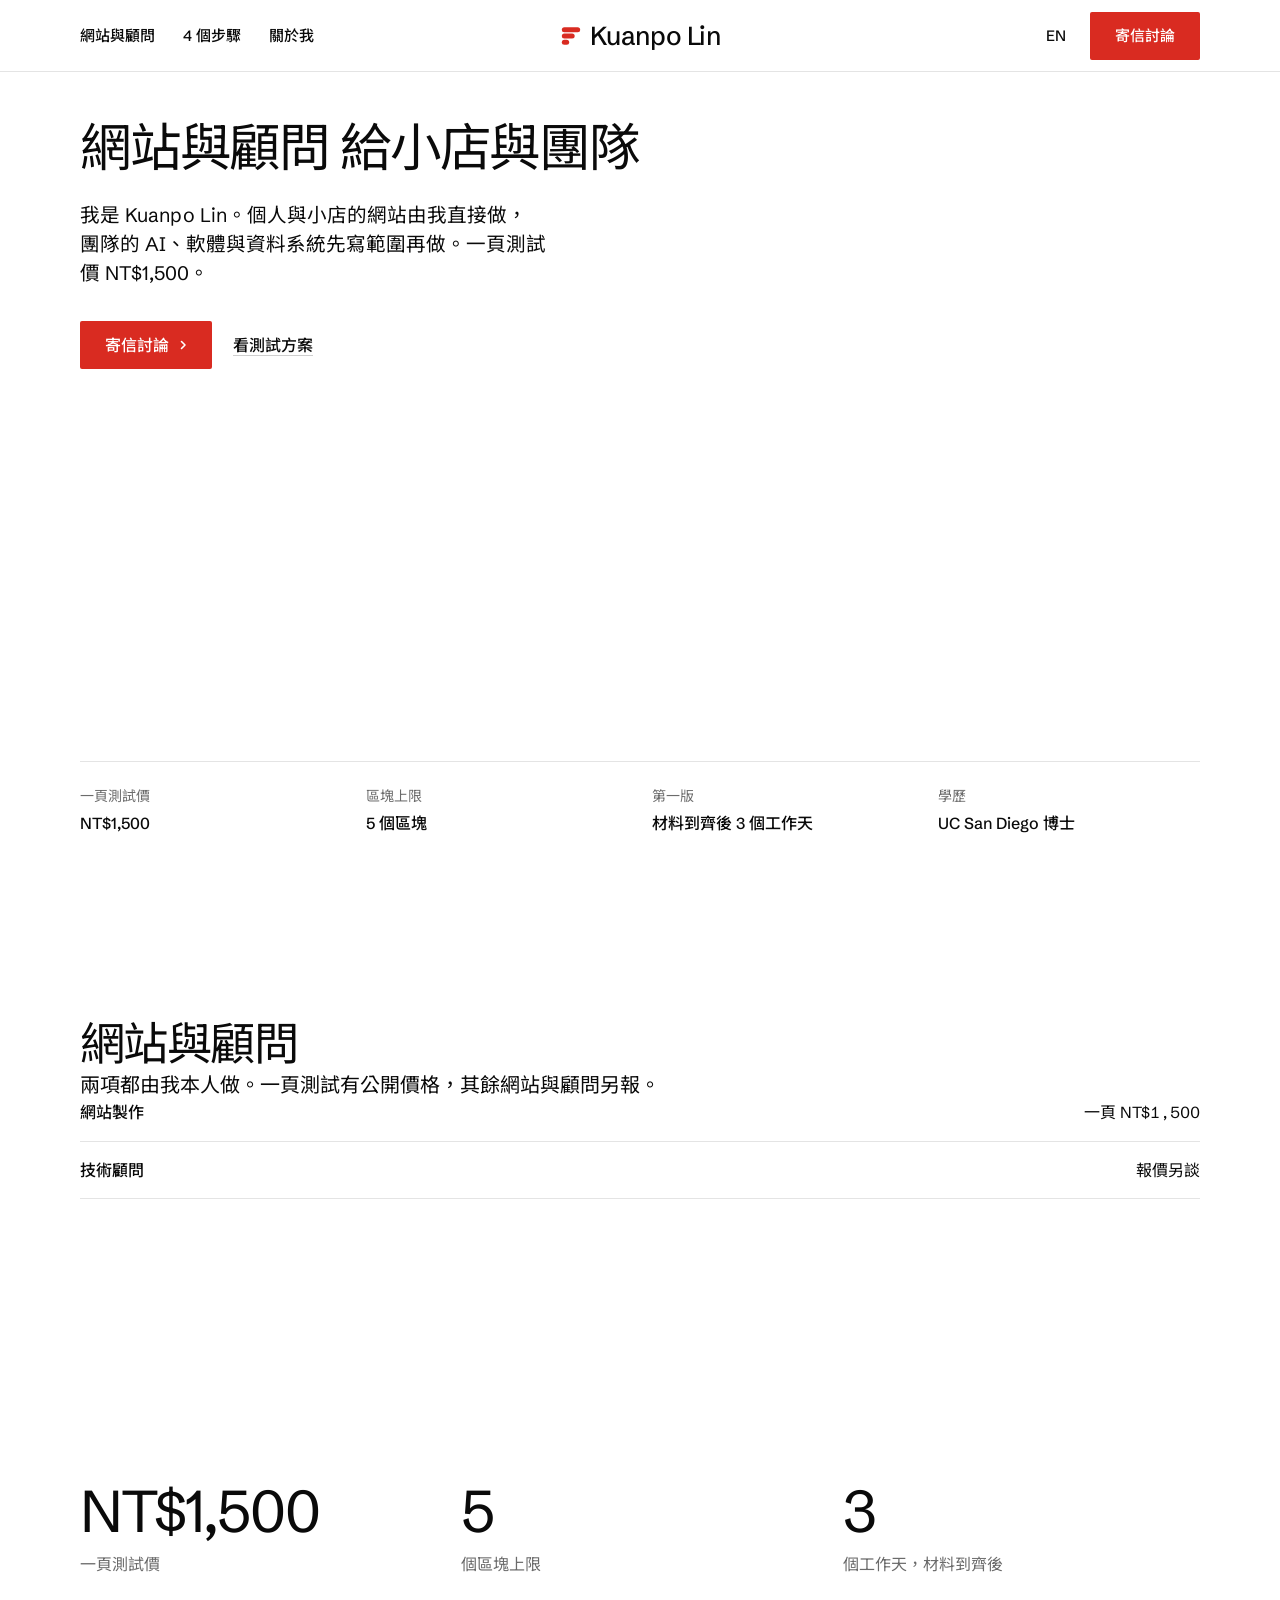
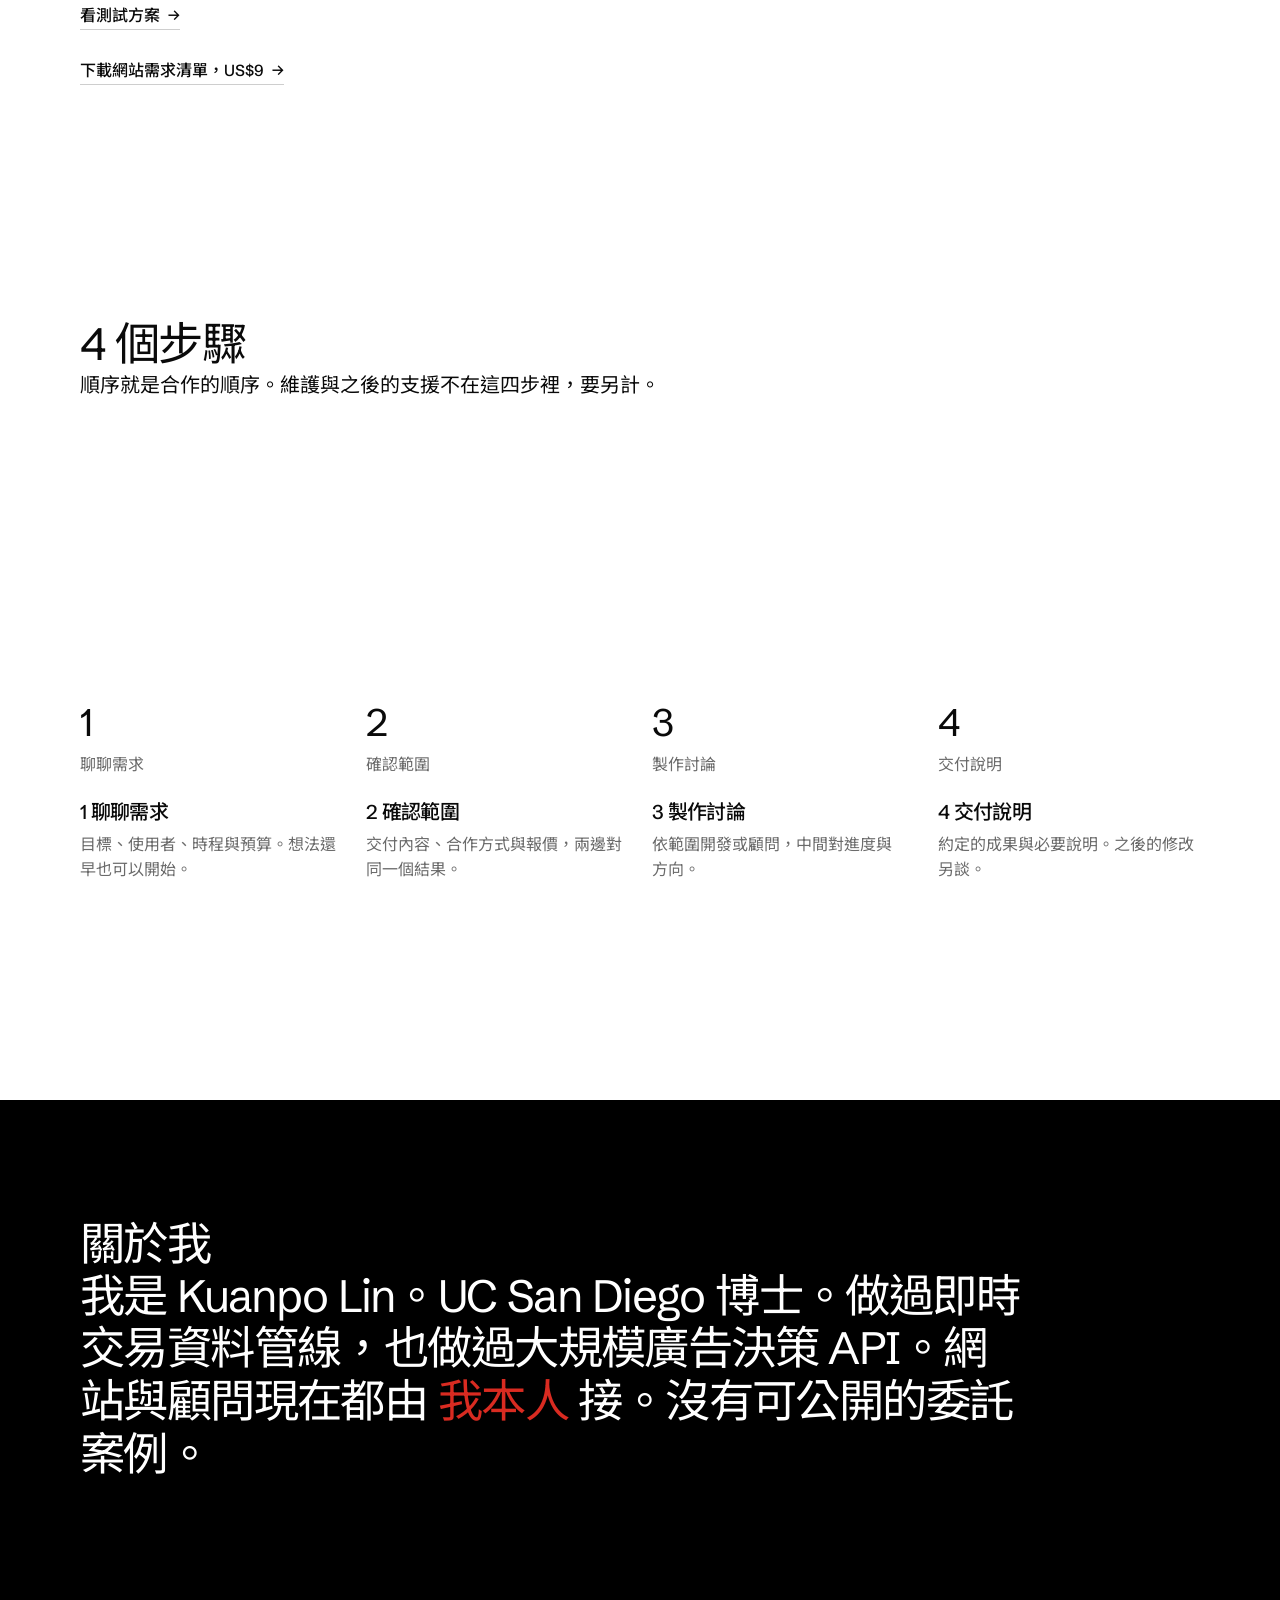
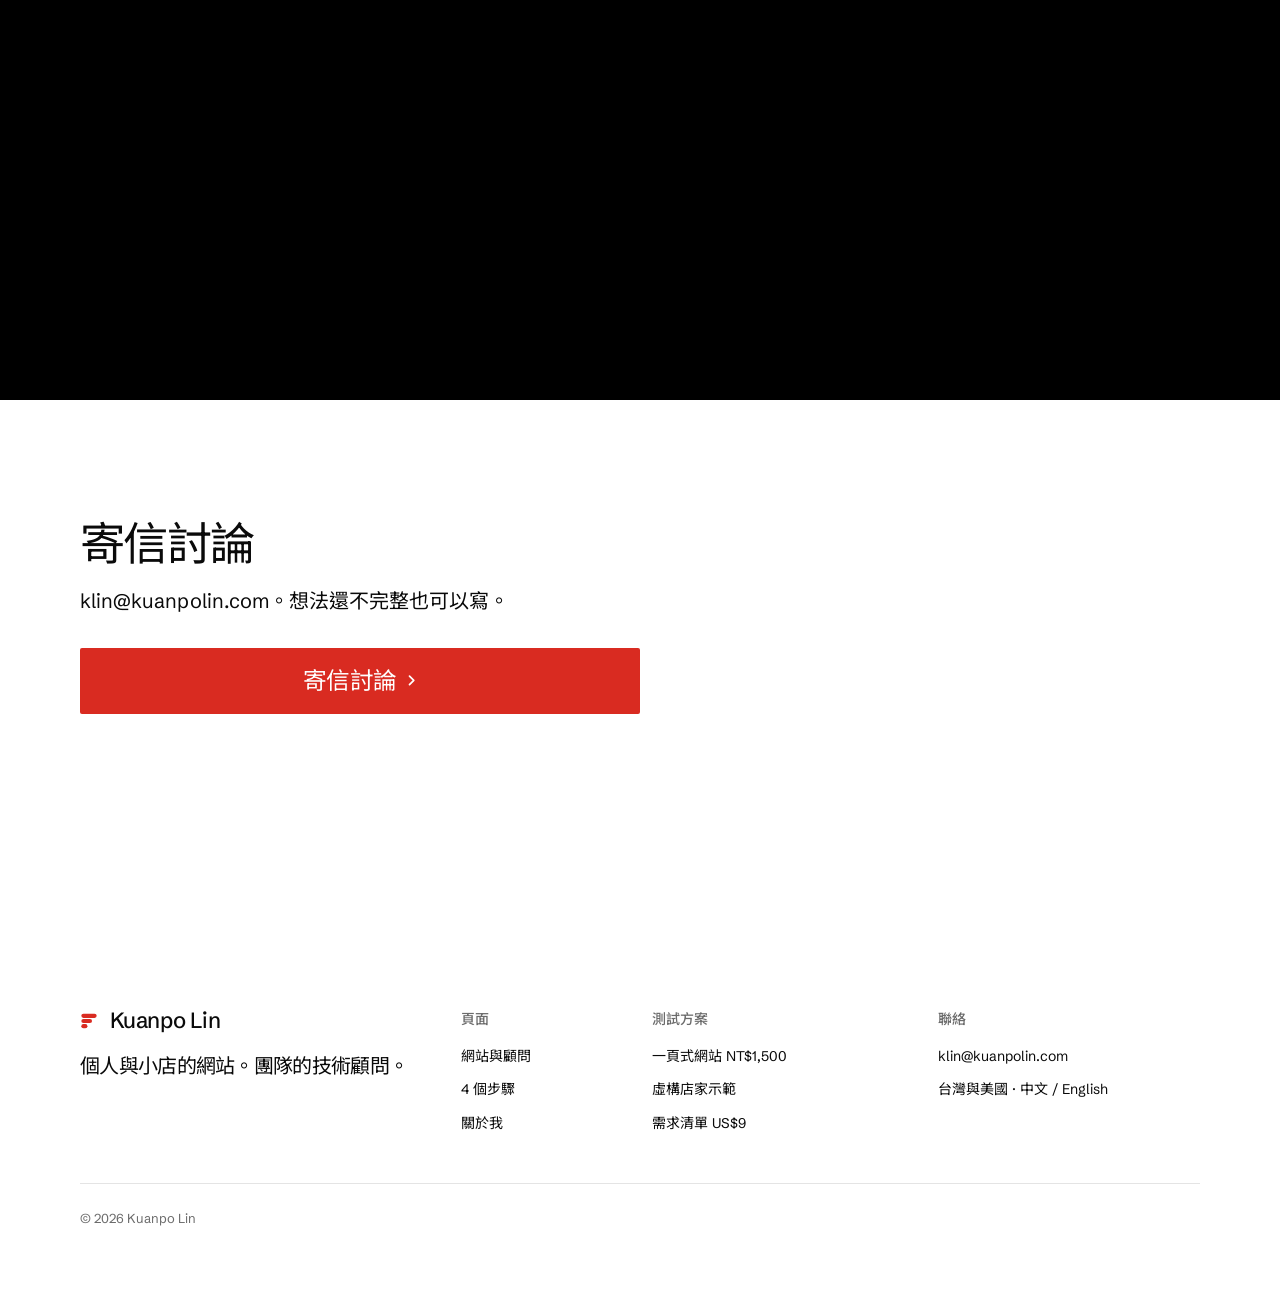
==== commit 4328ada5: "Rewrite the site so it states Kuanpo's real offer. Apply taste-skill's service and place rules: plai" ====
--- a/index.html
+++ b/index.html
@@ -1,34 +1,217 @@
 <!doctype html>
-<html lang="zh-Hant">
+<!-- kind: service. palette white-signal-red (white paper, signal red for the one action).
+     type: Schibsted Grotesk, with Noto Sans TC and PingFang TC so Traditional Chinese has a face.
+     hero: statement, re-dealt with --has ground because there is no photograph of the work.
+     nav: nav-split (nav-mega needs a picture card). footer: footer-columns (no street, so not footer-visit).
+     close: close-type. rhythm: dark-band. buttons: block. mark: stack. moment: word-highlight on #about. -->
+<html lang="zh-Hant" data-type="service" data-radius="soft" data-buttons="block" data-motion>
 <head>
-<meta charset="utf-8"><meta name="viewport" content="width=device-width,initial-scale=1">
-<meta name="theme-color" content="#090c12">
-<title>Kuanpo Lin — 網站製作與技術顧問</title>
-<meta name="description" content="Kuanpo Lin 為個人與小型商家製作網站，並為團隊提供 AI、軟體與資料系統技術顧問服務。服務台灣與美國客戶。">
-<meta property="og:title" content="Kuanpo Lin — Websites & technical consulting">
-<meta property="og:description" content="Websites for individuals and small businesses. AI, software and data systems consulting for teams.">
-<link rel="icon" href="data:image/svg+xml,%3Csvg xmlns='http://www.w3.org/2000/svg' viewBox='0 0 64 64'%3E%3Crect width='64' height='64' rx='12' fill='%23090c12'/%3E%3Ctext x='8' y='43' fill='%238eb4ff' font-family='monospace' font-size='32'%3EKL%3C/text%3E%3C/svg%3E">
+<meta charset="utf-8">
+<meta name="viewport" content="width=device-width, initial-scale=1, viewport-fit=cover">
+<title>Kuanpo Lin: 網站與顧問，給小店與團隊</title>
+<meta name="description" content="Kuanpo Lin 為個人與小店做網站，並為團隊做 AI、軟體與資料系統顧問。一頁測試價 NT$1,500。台灣與美國，中文與 English。">
+<meta property="og:type" content="website">
+<meta property="og:title" content="Kuanpo Lin: 網站與顧問，給小店與團隊">
+<meta property="og:description" content="個人與小店的網站，團隊的技術顧問。一頁測試價 NT$1,500。">
+<meta property="og:url" content="https://www.kuanpolin.com/">
+<link rel="canonical" href="https://www.kuanpolin.com/">
+<link rel="icon" href="assets/favicon.svg" type="image/svg+xml">
+<meta name="theme-color" content="#ffffff">
+<meta name="site-kind" content="other">
+<meta name="page-type" content="service">
+<link rel="preconnect" href="https://fonts.googleapis.com">
+<link rel="preconnect" href="https://fonts.gstatic.com" crossorigin>
+<link href="https://fonts.googleapis.com/css2?family=Noto+Sans+TC:wght@400;500&family=Schibsted+Grotesk:wght@400..700&display=swap" rel="stylesheet">
+<link rel="stylesheet" href="assets/system.css">
+<link rel="stylesheet" href="assets/motion/motion.css">
+<link rel="stylesheet" href="assets/layout/layout.css">
 <style>
-:root{color-scheme:dark;--bg:#090c12;--panel:#101620;--raised:#17202d;--text:#f2f5fa;--muted:#aeb9ca;--accent:#8eb4ff;--line:#283242;--radius:16px;--mono:ui-monospace,SFMono-Regular,Consolas,monospace;--space:4px}
-*{box-sizing:border-box}html{scroll-behavior:smooth;scroll-padding-top:100px}body{margin:0;background:var(--bg);color:var(--text);font-family:-apple-system,BlinkMacSystemFont,"Segoe UI","PingFang TC","Microsoft JhengHei",sans-serif;line-height:1.75}a{color:inherit;text-decoration:none}button{font:inherit}a,button{transition:background .2s,transform .2s,color .2s}a:focus-visible,button:focus-visible{outline:2px solid var(--accent);outline-offset:6px}a:active,button:active{transform:translateY(1px)}.wrap{width:min(1120px,calc(100% - 64px));margin:auto}.skip{position:absolute;top:-80px;left:24px;background:var(--text);color:var(--bg);padding:12px;z-index:3}.skip:focus{top:12px}header{border-bottom:1px solid var(--line)}.header{display:flex;align-items:center;gap:32px;min-height:92px}.brand{display:flex;align-items:center;gap:12px;font-size:18px;font-weight:600;white-space:nowrap}.mark{font:14px var(--mono);color:var(--accent);border:1px solid var(--line);padding:8px;border-radius:8px}nav{display:flex;gap:28px;margin-left:auto}nav a{font-size:14px;color:var(--muted);padding:12px 0}nav a:hover,.text-link:hover{color:var(--accent)}.lang{background:transparent;border:1px solid var(--line);color:var(--text);border-radius:8px;padding:8px 16px;min-height:44px;cursor:pointer;font:14px var(--mono)}.lang:hover{background:var(--raised)}.eyebrow{font:12px var(--mono);letter-spacing:.12em;color:var(--accent);display:flex;align-items:center;gap:12px}.eyebrow:before{content:"";height:6px;width:6px;background:var(--accent);border-radius:50%}.hero{position:relative;padding:108px 0 72px;display:grid;grid-template-columns:1.25fr 1fr;gap:64px;align-items:center}h1{font-size:clamp(40px,5.4vw,72px);font-weight:600;letter-spacing:-.045em;line-height:1.2;margin:28px 0;text-wrap:balance}h1 .soft{color:var(--accent)}.lead{font-size:18px;color:var(--muted);max-width:560px;margin:0 0 32px;text-wrap:pretty}.actions{display:flex;gap:12px;flex-wrap:wrap}.btn{display:inline-flex;align-items:center;justify-content:space-between;gap:24px;padding:12px 20px;min-height:48px;border-radius:8px;font-size:14px;font-weight:600;background:var(--accent);color:var(--bg)}.btn:hover{background:var(--text);transform:translateY(-2px)}.btn.secondary{background:var(--raised);color:var(--text)}.btn.secondary:hover{background:var(--line)}.arrow{font-size:18px}.availability{font:12px var(--mono);color:var(--muted);margin-top:24px}.visual{position:relative;border:1px solid var(--line);border-radius:var(--radius);background:radial-gradient(ellipse at 80% 0%,#1a2b46 0%,transparent 65%),var(--panel);overflow:hidden;box-shadow:0 32px 80px #05080d}.visual-head{display:flex;justify-content:space-between;padding:16px 20px;border-bottom:1px solid var(--line);font:12px var(--mono);color:var(--muted)}.dots{letter-spacing:4px}.diagram{padding:40px 24px;background-image:linear-gradient(#aeb9ca08 1px,transparent 1px),linear-gradient(90deg,#aeb9ca08 1px,transparent 1px);background-size:24px 24px;text-align:center}.node{background:var(--bg);border:1px solid var(--line);border-radius:8px;padding:16px;font:14px var(--mono)}.node.source{width:65%;margin:auto;color:var(--accent)}.connector{height:36px;width:1px;background:var(--line);margin:auto}.split{position:relative;display:grid;grid-template-columns:1fr 1fr;gap:16px}.split:before{content:"";position:absolute;top:-18px;left:25%;right:25%;border-top:1px solid var(--line)}.split .node{position:relative}.split .node:before{content:"";position:absolute;top:-18px;height:18px;left:50%;border-left:1px solid var(--line)}.node small{display:block;color:var(--muted);font:12px var(--mono);margin-top:8px}.code{margin-top:32px;text-align:left;font:12px/2 var(--mono);color:var(--muted)}.code b{color:var(--accent);font-weight:400}.visual-foot{padding:12px 20px;border-top:1px solid var(--line);font:12px var(--mono);color:var(--muted)}.scope{display:flex;justify-content:space-between;gap:20px;padding:24px 0 36px;border-bottom:1px solid var(--line);font:12px var(--mono);color:var(--muted)}section{padding:80px 0;border-bottom:1px solid var(--line);scroll-margin-top:24px}.section-head{display:flex;align-items:flex-end;justify-content:space-between;gap:32px;margin-bottom:36px}.label{font:12px var(--mono);color:var(--accent);letter-spacing:.1em}h2{font-size:32px;line-height:1.35;font-weight:500;letter-spacing:-.025em;margin:16px 0 0;text-wrap:balance}.section-intro{color:var(--muted);font-size:14px;max-width:360px;margin:0}.services{display:grid;grid-template-columns:1fr 1fr;gap:24px}.service{padding:32px;background:var(--panel);border:1px solid var(--line);border-radius:var(--radius);display:flex;flex-direction:column}.service-top{display:flex;justify-content:space-between;color:var(--muted);font:12px var(--mono)}.service-icon{color:var(--accent);font-size:24px}h3{font-size:24px;font-weight:500;line-height:1.4;margin:24px 0 12px}.service p{color:var(--muted);font-size:16px;margin:0 0 24px;text-wrap:pretty}.tags{display:flex;flex-wrap:wrap;gap:8px;margin-bottom:32px}.tag{font-size:12px;color:var(--muted);padding:4px 12px;border:1px solid var(--line);border-radius:4px}.text-link{margin-top:auto;padding:12px 0 0;border-top:1px solid var(--line);display:flex;justify-content:space-between;font-size:14px}.text-link.soft{margin-top:0;padding-top:8px;border-top:none;font-size:13px;color:var(--muted)}.text-link.stacked{margin-top:0;align-items:baseline;gap:12px}.text-link.stacked span:first-child{min-width:0}.steps{display:grid;grid-template-columns:repeat(4,1fr);gap:32px}.step{border-top:1px solid var(--line);padding-top:20px}.step .num{font:12px var(--mono);color:var(--accent)}.step h3{font-size:18px;margin:16px 0 12px}.step p{font-size:14px;color:var(--muted);margin:0}.about{display:grid;grid-template-columns:1fr 1.4fr;gap:80px}.about p{color:var(--muted);font-size:16px;margin:0 0 20px}.credentials{display:flex;gap:12px;flex-wrap:wrap}.contact{display:grid;grid-template-columns:1.3fr 1fr;gap:64px;align-items:center}.contact h2{font-size:48px;margin-bottom:24px}.contact p{color:var(--muted);max-width:520px}.contact-box{padding:28px;background:var(--panel);border:1px solid var(--line);border-radius:var(--radius)}.email{display:block;color:var(--accent);font:clamp(16px,2vw,24px) var(--mono);margin:16px 0 24px;overflow-wrap:anywhere}.contact-box .btn{width:100%}.note{font-size:12px!important;margin-bottom:0}footer{padding:28px 0 36px;display:flex;justify-content:space-between;gap:16px;font:12px var(--mono);color:var(--muted)}
-@media(min-width:1600px){.hero{padding-top:132px;padding-bottom:100px}}@media(max-width:900px){.header{gap:20px}nav{gap:12px 20px;flex-wrap:wrap}.hero{gap:32px}.about{gap:40px}.contact{gap:32px}.steps{gap:20px}}@media(max-width:700px){.wrap{width:calc(100% - 40px)}.header{flex-wrap:wrap;padding:16px 0;gap:12px}.brand{font-size:16px}.lang{margin-left:auto}nav{order:3;width:100%;margin:0;justify-content:space-between;gap:8px 16px;flex-wrap:wrap}.hero{grid-template-columns:1fr;padding:64px 0 40px;gap:40px}h1{font-size:44px}.lead{font-size:16px}.visual{max-width:460px;width:100%}.scope{flex-wrap:wrap;gap:12px}section{padding:56px 0}.section-head{display:block}.section-intro{margin-top:20px}.services,.about,.contact{grid-template-columns:1fr;gap:24px}.service{padding:24px}.steps{grid-template-columns:1fr 1fr;gap:28px 24px}.contact h2{font-size:36px}footer{flex-direction:column}.diagram{padding:32px 20px}}@media(prefers-reduced-motion:reduce){html{scroll-behavior:auto}a,button{transition:none}}
-</style></head>
+:root {
+  --p-bg: #ffffff; --p-surface: #f2f2f2; --p-ink: #0a0a0a; --p-muted: #6b6b6b;
+  --p-accent: #d92b21; --p-accent-ink: #ffffff; --p-action: #d92b21; --p-action-ink: #ffffff;
+  --p-inv-bg: #000000; --p-inv-surface: #010101; --p-inv-ink: #ffffff; --p-inv-muted: #868686;
+  --p-inv-accent: #d92b21; --p-inv-accent-ink: #ffffff; --p-inv-action: #d92b21; --p-inv-action-ink: #ffffff;
+  --font-display: "Schibsted Grotesk", "Noto Sans TC", "PingFang TC", "Microsoft JhengHei", system-ui, sans-serif;
+  --font-text: "Schibsted Grotesk", "Noto Sans TC", "PingFang TC", "Microsoft JhengHei", system-ui, sans-serif;
+  --display-weight: 400;
+  --display-tracking: -0.035em;
+  --display-tracking-xl: -0.042em;
+  --ly-scale: 0.98;
+}
+.rows .rows__name small { display: block; font-weight: 400; color: var(--muted); font-size: var(--t-small); margin-top: 4px; }
+.lang { background: none; border: 0; padding: 0; cursor: pointer; }
+.steps { list-style: none; margin: 24px 0 0; padding: 0; }
+.steps h3 { margin: 0 0 8px; font-size: var(--t-card); font-weight: 500; }
+.steps p { margin: 0; color: var(--muted); }
+.follow { margin-top: 28px; }
+.offer-fig, .step-fig { display: grid; gap: 24px; margin-top: 36px; min-height: 340px; align-items: end; }
+.offer-fig { grid-template-columns: repeat(3, minmax(0, 1fr)); }
+.step-fig { grid-template-columns: repeat(4, minmax(0, 1fr)); }
+.offer-fig p, .step-fig p { margin: 0; padding-top: 0; font-family: var(--font-display); font-weight: 400; letter-spacing: var(--display-tracking); line-height: 1; }
+.offer-fig p { font-size: clamp(40px, 4.6vw, 68px); }
+.step-fig p { font-size: clamp(28px, 3vw, 44px); }
+.offer-fig span, .step-fig span { display: block; margin-top: 12px; font-family: var(--font-text); font-size: 16px; letter-spacing: 0; line-height: 1.4; color: var(--muted); }
+@media (max-width: 700px) {
+  .offer-fig, .step-fig { grid-template-columns: 1fr 1fr; min-height: 0; }
+}
+</style>
+<script>document.documentElement.classList.add('m-enter');setTimeout(()=>document.documentElement.classList.add('m-enter-done'),700)</script>
+<script>document.documentElement.classList.add('mo-js');setTimeout(()=>document.documentElement.classList.add('mo-safe'),2500)</script>
+<link rel="modulepreload" href="assets/moments/moments.js">
+<link rel="modulepreload" href="assets/moments/lib.js">
+<link rel="modulepreload" href="assets/moments/word-highlight/moment.js">
+</head>
 <body>
-<a class="skip" href="#main" data-zh="跳至主要內容" data-en="Skip to content">跳至主要內容</a>
-<header><div class="wrap header"><a class="brand" href="#main" aria-label="Kuanpo Lin home"><span class="mark">KL</span>Kuanpo Lin<span aria-hidden="true" class="soft">.</span></a><nav aria-label="Main navigation"><a href="#services" data-zh="服務" data-en="Services">服務</a><a href="#process" data-zh="合作方式" data-en="Process">合作方式</a><a href="#about" data-zh="關於我" data-en="About">關於我</a><a href="/services/landing-page/" data-zh="小店頁面" data-en="Shop page">小店頁面</a><a href="#contact" data-zh="聊聊你的需求 ↗" data-en="Let’s talk ↗">聊聊你的需求 ↗</a></nav><button class="lang" id="language" aria-label="Switch to English">EN</button></div></header>
-<main id="main" class="wrap">
-<div class="hero"><div><div class="eyebrow">INDEPENDENT ENGINEER & CONSULTANT</div><h1><span data-zh="你的想法，" data-en="Your idea.">你的想法，</span><br><span class="soft" data-zh="值得被做出來。" data-en="Built for real.">值得被做出來。</span></h1><p class="lead" data-zh="我是 Kuanpo Lin，為個人與小型商家打造網站，並協助團隊規劃 AI、軟體與資料系統。從第一個想法，到真正可以使用的成果。" data-en="I’m Kuanpo Lin. I build websites for individuals and small businesses, and help teams plan AI, software, and data systems. From the first idea to something you can use.">我是 Kuanpo Lin，為個人與小型商家打造網站，並協助團隊規劃 AI、軟體與資料系統。從第一個想法，到真正可以使用的成果。</p><div class="actions"><a class="btn" href="#websites"><span data-zh="我需要一個網站" data-en="I need a website">我需要一個網站</span><span class="arrow" aria-hidden="true">↗</span></a><a class="btn secondary" href="#consulting"><span data-zh="我需要技術顧問" data-en="I need a consultant">我需要技術顧問</span><span class="arrow" aria-hidden="true">↗</span></a></div><div class="availability" data-zh="接受台灣與美國客戶洽詢 · 中文 / English" data-en="Available for Taiwan & US projects · 中文 / English">接受台灣與美國客戶洽詢 · 中文 / English</div></div>
-<div class="visual" aria-label="From your idea to websites and systems"><div class="visual-head"><span>idea → implementation</span><span class="dots" aria-hidden="true">···</span></div><div class="diagram"><div class="node source">Your idea<span aria-hidden="true">_</span></div><div class="connector"></div><div class="split"><div class="node">Websites<small>design / build / launch</small></div><div class="node">Systems<small>AI / software / data</small></div></div><div class="code"><span aria-hidden="true">01&nbsp; </span><b>understand</b>(your_needs);<br><span aria-hidden="true">02&nbsp; </span><b>define</b>(a_clear_scope);<br><span aria-hidden="true">03&nbsp; </span><b>build</b>(something_useful);</div></div><div class="visual-foot">Thoughtful engineering. Practical outcomes.</div></div></div>
-<div class="scope"><span>WEBSITES / AI / SOFTWARE / DATA</span><span data-zh="直接與我合作，從需求到交付。" data-en="Work directly with me, from scope to delivery.">直接與我合作，從需求到交付。</span></div>
-<section id="services"><div class="section-head"><div><div class="label">01 / SERVICES</div><h2 data-zh="兩種合作方式，一樣重視成果。" data-en="Two ways to work together.">兩種合作方式，一樣重視成果。</h2></div><p class="section-intro" data-zh="你可以帶著明確的需求，也可以只有一個想法。我們先釐清問題，再決定怎麼做。" data-en="Bring a clear brief or just an idea. We’ll understand the problem before choosing how to solve it.">你可以帶著明確的需求，也可以只有一個想法。我們先釐清問題，再決定怎麼做。</p></div><div class="services">
-<article class="service" id="websites"><div class="service-top"><span>BUILD / 01</span><span class="service-icon" aria-hidden="true">〈/〉</span></div><h3 data-zh="把你的品牌，帶到網路上。" data-en="Give your business a home online.">把你的品牌，帶到網路上。</h3><p data-zh="為個人、自由工作者與小店家製作清楚、好用的網站。協助整理內容、設計版面、開發與上線，讓客戶容易認識你、找到你。" data-en="Clear, useful websites for individuals, independent professionals, and small businesses. I help with content structure, design, development, and launch so customers can find and understand you.">為個人、自由工作者與小店家製作清楚、好用的網站。協助整理內容、設計版面、開發與上線，讓客戶容易認識你、找到你。</p><div class="tags"><span class="tag" data-zh="個人網站 / 作品集" data-en="Personal sites / portfolios">個人網站 / 作品集</span><span class="tag" data-zh="店家形象官網" data-en="Business websites">店家形象官網</span><span class="tag" data-zh="活動 / 宣傳頁" data-en="Landing pages">活動 / 宣傳頁</span></div><a class="text-link inquiry" data-service="website" href="mailto:klin@kuanpolin.com?subject=Website%20project%20inquiry"><span data-zh="聊聊你的網站" data-en="Tell me about your website">聊聊你的網站</span><span aria-hidden="true">↗</span></a><a class="text-link stacked" href="/services/landing-page/"><span data-zh="台灣小店一頁式網站（測試價 NT$1,500）" data-en="Taiwan shop one-pager (test price NT$1,500)">台灣小店一頁式網站（測試價 NT$1,500）</span><span aria-hidden="true">↗</span></a><a class="text-link soft" href="https://ryanflux8.gumroad.com/l/odslc"><span data-zh="還沒準備好委託？先下載網站需求清單（$9）" data-en="Not ready to hire yet? Grab the website project brief ($9)">還沒準備好委託？先下載網站需求清單（$9）</span><span aria-hidden="true">↗</span></a></article>
-<article class="service" id="consulting"><div class="service-top"><span>ADVISE / 02</span><span class="service-icon" aria-hidden="true">⌘</span></div><h3 data-zh="為下一步，找到技術方向。" data-en="Find the right technical direction.">為下一步，找到技術方向。</h3><p data-zh="為公司與創業團隊評估 AI 應用、驗證產品想法，並規劃軟體與資料架構。透過方案討論與實作檢視，協助團隊做出合適的技術決策。" data-en="Technical consulting for companies and startup teams: evaluate AI use cases, validate product ideas, and plan software and data architecture. Get practical guidance through design discussions and implementation reviews.">為公司與創業團隊評估 AI 應用、驗證產品想法，並規劃軟體與資料架構。透過方案討論與實作檢視，協助團隊做出合適的技術決策。</p><div class="tags"><span class="tag" data-zh="AI 導入" data-en="AI integration">AI 導入</span><span class="tag" data-zh="產品原型" data-en="Product prototyping">產品原型</span><span class="tag" data-zh="系統 / 資料架構" data-en="Systems / data architecture">系統 / 資料架構</span></div><a class="text-link inquiry" data-service="consulting" href="mailto:klin@kuanpolin.com?subject=Technical%20consulting%20inquiry"><span data-zh="討論你的技術需求" data-en="Discuss your technical needs">討論你的技術需求</span><span aria-hidden="true">↗</span></a></article></div></section>
-<section id="process"><div class="section-head"><div><div class="label">02 / PROCESS</div><h2 data-zh="先把事情說清楚，再開始做。" data-en="Clarity before the first line of code.">先把事情說清楚，再開始做。</h2></div></div><div class="steps"><div class="step"><span class="num">01</span><h3 data-zh="聊聊需求" data-en="Understand">聊聊需求</h3><p data-zh="了解你的目標、使用者、時程與預算。還沒想完整也可以開始討論。" data-en="We discuss your goals, users, timeline, and budget. An early idea is enough to start.">了解你的目標、使用者、時程與預算。還沒想完整也可以開始討論。</p></div><div class="step"><span class="num">02</span><h3 data-zh="確認範圍" data-en="Define the scope">確認範圍</h3><p data-zh="確認交付內容、合作方式與報價，讓雙方對成果有共同期待。" data-en="Agree on deliverables, the working arrangement, and a quote, with clear expectations.">確認交付內容、合作方式與報價，讓雙方對成果有共同期待。</p></div><div class="step"><span class="num">03</span><h3 data-zh="製作與討論" data-en="Build & collaborate">製作與討論</h3><p data-zh="依照範圍進行開發或顧問合作，在過程中溝通進度與確認方向。" data-en="Development or consulting begins, with progress updates and opportunities to review direction.">依照範圍進行開發或顧問合作，在過程中溝通進度與確認方向。</p></div><div class="step"><span class="num">04</span><h3 data-zh="交付與後續" data-en="Deliver & hand over">交付與後續</h3><p data-zh="完成約定成果與必要說明，並依需求另行確認維護與後續支援。" data-en="Receive the agreed deliverables and handover guidance. Maintenance and further support are scoped separately.">完成約定成果與必要說明，並依需求另行確認維護與後續支援。</p></div></div></section>
-<section id="about" class="about"><div><div class="label">03 / ABOUT</div><h2 data-zh="你好，我是 Kuanpo。" data-en="Hi, I’m Kuanpo.">你好，我是 Kuanpo。</h2></div><div><p data-zh="我是一名專注於分散式資料系統的軟體工程師，擁有 UC San Diego 博士學位。過去參與即時交易資料管線與大規模廣告決策 API 的開發。" data-en="I’m a software engineer specializing in distributed data systems, with a PhD from UC San Diego. My experience includes real-time transaction data pipelines and large-scale ad decisioning APIs.">我是一名專注於分散式資料系統的軟體工程師，擁有 UC San Diego 博士學位。過去參與即時交易資料管線與大規模廣告決策 API 的開發。</p><p data-zh="現在，我把這些工程經驗帶到網站製作與技術顧問服務。你會直接與我討論需求，一起找到適合目前階段的做法。" data-en="I bring that engineering experience to website development and technical consulting. You work directly with me to find an approach that fits your current stage.">現在，我把這些工程經驗帶到網站製作與技術顧問服務。你會直接與我討論需求，一起找到適合目前階段的做法。</p><div class="credentials"><span class="tag">PhD · UC San Diego</span><span class="tag">Distributed systems</span><span class="tag">中文 / English</span></div></div></section>
-<section id="contact" class="contact"><div><div class="label">04 / LET’S TALK</div><h2 data-zh="你想做什麼？" data-en="What do you have in mind?">你想做什麼？</h2><p data-zh="告訴我你的想法、目前遇到的問題，以及預計時程。需求還不確定也沒關係，我們可以從討論開始。" data-en="Tell me about your idea, the problem you’re facing, and your timeline. If the details are still taking shape, we can start with a conversation.">告訴我你的想法、目前遇到的問題，以及預計時程。需求還不確定也沒關係，我們可以從討論開始。</p></div><div class="contact-box"><span class="label">START A CONVERSATION</span><a class="email" href="mailto:klin@kuanpolin.com">klin@kuanpolin.com</a><a class="btn inquiry" data-service="general" href="mailto:klin@kuanpolin.com"><span data-zh="寄信聊聊" data-en="Send an inquiry">寄信聊聊</span><span aria-hidden="true">↗</span></a><p class="note" data-zh="點擊後會開啟你的郵件程式，附上需求填寫提示。" data-en="Opens your email app with a short project brief to fill in.">點擊後會開啟你的郵件程式，附上需求填寫提示。</p></div></section>
-</main><footer class="wrap"><span>© 2026 Kuanpo Lin</span><span>TAIWAN & US · 中文 / ENGLISH</span><a href="#main" data-zh="回到頂端 ↑" data-en="Back to top ↑">回到頂端 ↑</a></footer>
+<header class="nav nav--split">
+  <div class="wrap nav__bar">
+    <a class="skip-link" href="#top" data-zh="跳至主要內容" data-en="Skip to content">跳至主要內容</a>
+    <a class="nav__logo" href="#top"><span class="mark" data-mark="stack" aria-hidden="true"></span>Kuanpo Lin</a>
+    <nav class="nav__links" aria-label="Main">
+      <div class="nav__item"><a class="nav__link" href="#services" data-zh="網站與顧問" data-en="Websites">網站與顧問</a></div>
+      <div class="nav__item"><a class="nav__link" href="#steps" data-zh="4 個步驟" data-en="4 steps">4 個步驟</a></div>
+      <div class="nav__item"><a class="nav__link" href="#about" data-zh="關於我" data-en="About">關於我</a></div>
+    </nav>
+    <div class="nav__actions">
+      <button class="nav__link lang" id="language" type="button" aria-label="Switch to English">EN</button>
+      <a class="btn btn--primary" href="mailto:klin@kuanpolin.com"><span data-zh="寄信討論" data-en="Email Kuanpo">寄信討論</span></a>
+    </div>
+    <button class="nav__toggle" type="button" aria-expanded="false" aria-label="Menu">
+      <svg width="18" height="18" viewBox="0 0 18 18" aria-hidden="true"><path d="M2 5h14M2 13h14" stroke="currentColor" stroke-width="1.6" stroke-linecap="round"/></svg>
+    </button>
+  </div>
+</header>
+<main id="top">
+  <section class="hero hero--statement" data-enter aria-labelledby="hero-h">
+    <div class="wrap"><div class="hero-text hero__in">
+      <div>
+        <h1 id="hero-h" data-zh="網站與顧問 給小店與團隊" data-en="Websites and consulting for small shops">網站與顧問 給小店與團隊</h1>
+        <p class="hero__lead" data-zh="我是 Kuanpo Lin。個人與小店的網站由我直接做，團隊的 AI、軟體與資料系統先寫範圍再做。一頁測試價 NT$1,500。" data-en="I am Kuanpo Lin. I build websites for individuals and small shops, and I advise teams on AI, software, and data systems after the scope is written down. The one-page test is NT$1,500.">我是 Kuanpo Lin。個人與小店的網站由我直接做，團隊的 AI、軟體與資料系統先寫範圍再做。一頁測試價 NT$1,500。</p>
+        <div class="btn-row">
+          <a class="btn btn--primary" href="mailto:klin@kuanpolin.com"><span data-zh="寄信討論" data-en="Email Kuanpo">寄信討論</span><svg class="m-arrow" viewBox="0 0 12 12" aria-hidden="true"><path class="m-arrow__stem" d="M1 6h8"/><path class="m-arrow__head" d="M4.5 2.5 8 6l-3.5 3.5"/></svg></a>
+          <a class="btn btn--secondary" href="/services/landing-page/"><span data-zh="看測試方案" data-en="See the test offer">看測試方案</span></a>
+        </div>
+      </div>
+      <dl class="hero__facts">
+        <div><dt data-zh="一頁測試價" data-en="One-page test">一頁測試價</dt><dd>NT$1,500</dd></div>
+        <div><dt data-zh="區塊上限" data-en="Section cap">區塊上限</dt><dd data-zh="5 個區塊" data-en="5 sections">5 個區塊</dd></div>
+        <div><dt data-zh="第一版" data-en="First version">第一版</dt><dd data-zh="材料到齊後 3 個工作天" data-en="3 business days after materials">材料到齊後 3 個工作天</dd></div>
+        <div><dt data-zh="學歷" data-en="Degree">學歷</dt><dd>UC San Diego 博士</dd></div>
+      </dl>
+    </div></div>
+  </section>
+
+  <section class="section" id="services" style="--h: 1" aria-labelledby="services-h">
+    <div class="wrap">
+      <h2 id="services-h" data-zh="網站與顧問" data-en="Websites and consulting">網站與顧問</h2>
+      <p class="t-lead" data-zh="兩項都由我本人做。一頁測試有公開價格，其餘網站與顧問另報。" data-en="I do both myself. The one-page test has a public price. Other websites and consulting are quoted.">兩項都由我本人做。一頁測試有公開價格，其餘網站與顧問另報。</p>
+      <ul class="rows">
+        <li><span class="rows__name" data-zh="網站製作" data-en="Websites">網站製作<small data-zh="個人、自由工作者與小店。文案、版面、開發與上線範圍先寫下來。" data-en="Individuals, freelancers, and small shops. Content, layout, build, and launch are scoped first.">個人、自由工作者與小店。文案、版面、開發與上線範圍先寫下來。</small></span><span class="rows__value" data-zh="一頁 NT$1,500" data-en="One page NT$1,500">一頁 NT$1,500</span></li>
+        <li><span class="rows__name" data-zh="技術顧問" data-en="Consulting">技術顧問<small data-zh="公司與創業團隊。評估 AI 應用、產品想法、軟體與資料架構。" data-en="Companies and startup teams. AI use, product ideas, software and data architecture.">公司與創業團隊。評估 AI 應用、產品想法、軟體與資料架構。</small></span><span class="rows__value" data-zh="報價另談" data-en="Price on request">報價另談</span></li>
+      </ul>
+      <div class="offer-fig" role="img" aria-label="一頁測試價 NT$1,500，最多 5 個區塊，材料到齊後 3 個工作天">
+        <p>NT$1,500<span data-zh="一頁測試價" data-en="One-page test">一頁測試價</span></p>
+        <p>5<span data-zh="個區塊上限" data-en="sections at most">個區塊上限</span></p>
+        <p>3<span data-zh="個工作天，材料到齊後" data-en="business days after the materials">個工作天，材料到齊後</span></p>
+      </div>
+      <p class="follow"><a class="link" href="/services/landing-page/" data-zh="看測試方案" data-en="See the test offer">看測試方案</a></p>
+      <p class="follow"><a class="link" href="https://ryanflux8.gumroad.com/l/odslc" data-zh="下載網站需求清單，US$9" data-en="Download the website brief, US$9">下載網站需求清單，US$9</a></p>
+    </div>
+  </section>
+
+  <section class="section" id="steps" style="--h: 1" aria-labelledby="steps-h">
+    <div class="wrap">
+      <h2 id="steps-h" data-zh="4 個步驟" data-en="4 steps">4 個步驟</h2>
+      <p class="t-lead" data-zh="順序就是合作的順序。維護與之後的支援不在這四步裡，要另計。" data-en="The order is the order of the work. Maintenance and later support sit outside these four steps and are scoped separately.">順序就是合作的順序。維護與之後的支援不在這四步裡，要另計。</p>
+      <div class="step-fig" role="img" aria-label="1 聊聊需求，2 確認範圍，3 製作討論，4 交付說明">
+        <p>1<span data-zh="聊聊需求" data-en="Talk">聊聊需求</span></p>
+        <p>2<span data-zh="確認範圍" data-en="Scope">確認範圍</span></p>
+        <p>3<span data-zh="製作討論" data-en="Build">製作討論</span></p>
+        <p>4<span data-zh="交付說明" data-en="Handover">交付說明</span></p>
+      </div>
+      <ol class="grid steps">
+        <li class="span-3"><h3 data-zh="1 聊聊需求" data-en="1 Talk">1 聊聊需求</h3><p data-zh="目標、使用者、時程與預算。想法還早也可以開始。" data-en="Goals, users, timeline, and budget. An early idea is enough to start.">目標、使用者、時程與預算。想法還早也可以開始。</p></li>
+        <li class="span-3"><h3 data-zh="2 確認範圍" data-en="2 Scope">2 確認範圍</h3><p data-zh="交付內容、合作方式與報價，兩邊對同一個結果。" data-en="Deliverables, the working arrangement, and a quote, against one shared result.">交付內容、合作方式與報價，兩邊對同一個結果。</p></li>
+        <li class="span-3"><h3 data-zh="3 製作討論" data-en="3 Build">3 製作討論</h3><p data-zh="依範圍開發或顧問，中間對進度與方向。" data-en="Development or consulting inside the scope, with progress and direction checked along the way.">依範圍開發或顧問，中間對進度與方向。</p></li>
+        <li class="span-3"><h3 data-zh="4 交付說明" data-en="4 Handover">4 交付說明</h3><p data-zh="約定的成果與必要說明。之後的修改另談。" data-en="The agreed deliverables and the notes needed to use them. Later changes are a new conversation.">約定的成果與必要說明。之後的修改另談。</p></li>
+      </ol>
+    </div>
+  </section>
+
+  <section class="section ground-inverse" id="about" style="--h: 1" data-moment="word-highlight" aria-labelledby="about-h">
+    <div class="wrap">
+      <h2 id="about-h" data-zh="關於我" data-en="About">關於我</h2>
+      <p class="mo-wh__text"><span data-zh="我是 Kuanpo Lin。UC San Diego 博士。做過即時交易資料管線，也做過大規模廣告決策 API。網站與顧問現在都由" data-en="I am Kuanpo Lin, a UC San Diego PhD. I have worked on real-time transaction data pipelines and on large-scale ad decisioning APIs. Websites and consulting are now done by">我是 Kuanpo Lin。UC San Diego 博士。做過即時交易資料管線，也做過大規模廣告決策 API。網站與顧問現在都由</span> <strong data-zh="我本人" data-en="me">我本人</strong> <span data-zh="接。沒有可公開的委託案例。" data-en="alone. There is no client work I can show.">接。沒有可公開的委託案例。</span></p>
+    </div>
+  </section>
+</main>
+<footer class="footer closing" id="contact" aria-labelledby="close-h">
+  <div class="wrap">
+    <div class="closing__cta close--type">
+      <div class="section-head">
+        <h2 id="close-h" data-zh="寄信討論" data-en="Email Kuanpo">寄信討論</h2>
+        <p data-zh="klin@kuanpolin.com。想法還不完整也可以寫。" data-en="klin@kuanpolin.com. An unfinished idea is enough to write.">klin@kuanpolin.com。想法還不完整也可以寫。</p>
+      </div>
+      <a class="btn btn--primary btn--xl" href="mailto:klin@kuanpolin.com"><span data-zh="寄信討論" data-en="Email Kuanpo">寄信討論</span><svg class="m-arrow" viewBox="0 0 12 12" aria-hidden="true"><path class="m-arrow__stem" d="M1 6h8"/><path class="m-arrow__head" d="M4.5 2.5 8 6l-3.5 3.5"/></svg></a>
+    </div>
+    <div class="closing__links">
+      <div class="grid">
+        <div class="span-4 stack-4">
+          <a class="nav__logo" href="#top"><span class="mark" data-mark="stack" aria-hidden="true"></span>Kuanpo Lin</a>
+          <p class="footer__lede" data-zh="個人與小店的網站。團隊的技術顧問。" data-en="Websites for individuals and small shops. Consulting for teams.">個人與小店的網站。團隊的技術顧問。</p>
+        </div>
+        <div class="span-2 footer__col"><h3 data-zh="頁面" data-en="Pages">頁面</h3><ul>
+          <li><a href="#services" data-zh="網站與顧問" data-en="Websites">網站與顧問</a></li>
+          <li><a href="#steps" data-zh="4 個步驟" data-en="4 steps">4 個步驟</a></li>
+          <li><a href="#about" data-zh="關於我" data-en="About">關於我</a></li>
+        </ul></div>
+        <div class="span-3 footer__col"><h3 data-zh="測試方案" data-en="Test offer">測試方案</h3><ul>
+          <li><a href="/services/landing-page/" data-zh="一頁式網站 NT$1,500" data-en="One-page site NT$1,500">一頁式網站 NT$1,500</a></li>
+          <li><a href="/demo/plant-shop/" data-zh="虛構店家示範" data-en="Fictional shop demo">虛構店家示範</a></li>
+          <li><a href="https://ryanflux8.gumroad.com/l/odslc" data-zh="需求清單 US$9" data-en="Website brief US$9">需求清單 US$9</a></li>
+        </ul></div>
+        <div class="span-3 footer__col"><h3 data-zh="聯絡" data-en="Contact">聯絡</h3><ul>
+          <li><a href="mailto:klin@kuanpolin.com">klin@kuanpolin.com</a></li>
+          <li><span data-zh="台灣與美國 · 中文 / English" data-en="Taiwan and the US · 中文 / English">台灣與美國 · 中文 / English</span></li>
+        </ul></div>
+      </div>
+      <div class="footer__legal">
+        <span>© 2026 Kuanpo Lin</span>
+      </div>
+    </div>
+  </div>
+</footer>
 <script>
-const toggle=document.getElementById('language');let language='zh';
-function setLanguage(next){language=next;document.documentElement.lang=next==='zh'?'zh-Hant':'en';document.querySelectorAll('[data-zh][data-en]').forEach(el=>{el.textContent=el.dataset[next]});toggle.textContent=next==='zh'?'EN':'中文';toggle.setAttribute('aria-label',next==='zh'?'Switch to English':'切換至中文');document.title=next==='zh'?'Kuanpo Lin — 網站製作與技術顧問':'Kuanpo Lin — Websites & technical consulting';document.querySelector('meta[name="description"]').content=next==='zh'?'Kuanpo Lin 為個人與小型商家製作網站，並為團隊提供 AI、軟體與資料系統技術顧問服務。服務台灣與美國客戶。':'Websites for individuals and small businesses. AI, software and data systems consulting for teams in Taiwan and the US.';document.querySelectorAll('.inquiry').forEach(el=>{const subjects=next==='zh'?{website:'網站製作需求',consulting:'技術顧問需求',general:'合作需求'}:{website:'Website project inquiry',consulting:'Technical consulting inquiry',general:'Project inquiry'};const body=next==='zh'?'你好 Kuanpo，\n\n我想做的事情：\n目前的網站（如有）：\n預計時程：\n預算範圍（如有）：\n\n謝謝！':'Hi Kuanpo,\n\nWhat I have in mind:\nCurrent website (if any):\nTimeline:\nBudget range (if known):\n\nThank you!';el.href='mailto:klin@kuanpolin.com?subject='+encodeURIComponent(subjects[el.dataset.service])+'&body='+encodeURIComponent(body)});try{localStorage.setItem('kpl-language',next)}catch{}}
-toggle.addEventListener('click',()=>setLanguage(language==='zh'?'en':'zh'));let saved='zh';try{saved=localStorage.getItem('kpl-language')||'zh'}catch{}setLanguage(saved==='en'?'en':'zh');
-</script></body></html>
+const toggle=document.getElementById('language');
+let language='zh';
+function setLanguage(next){
+  language=next;
+  document.documentElement.lang=next==='zh'?'zh-Hant':'en';
+  document.querySelectorAll('[data-zh][data-en]').forEach(el=>{el.textContent=el.dataset[next]});
+  toggle.textContent=next==='zh'?'EN':'中文';
+  toggle.setAttribute('aria-label',next==='zh'?'Switch to English':'切換至中文');
+  document.title=next==='zh'?'Kuanpo Lin: 網站與顧問，給小店與團隊':'Kuanpo Lin: websites for small shops';
+  const desc=document.querySelector('meta[name="description"]');
+  desc.content=next==='zh'
+    ?'Kuanpo Lin 為個人與小店做網站，並為團隊做 AI、軟體與資料系統顧問。一頁測試價 NT$1,500。台灣與美國，中文與 English。'
+    :'Kuanpo Lin builds websites for individuals and small shops, and advises teams on AI, software, and data systems. One-page test NT$1,500. Taiwan and the US.';
+  const subjects=next==='zh'
+    ?{nav:'合作需求',hero:'合作需求',close:'合作需求'}
+    :{nav:'Project inquiry',hero:'Project inquiry',close:'Project inquiry'};
+  const body=next==='zh'
+    ?'你好 Kuanpo，\n\n我想做的事情：\n目前的網站（如有）：\n預計時程：\n預算範圍（如有）：\n\n謝謝！'
+    :'Hi Kuanpo,\n\nWhat I have in mind:\nCurrent website (if any):\nTimeline:\nBudget range (if known):\n\nThank you!';
+  document.querySelectorAll('a[href^="mailto:klin@kuanpolin.com"]').forEach(el=>{
+    el.href='mailto:klin@kuanpolin.com?subject='+encodeURIComponent(subjects.nav)+'&body='+encodeURIComponent(body);
+  });
+  try{localStorage.setItem('kpl-language',next)}catch{}
+}
+toggle.addEventListener('click',()=>setLanguage(language==='zh'?'en':'zh'));
+let saved='zh';
+try{saved=localStorage.getItem('kpl-language')||'zh'}catch{}
+setLanguage(saved==='en'?'en':'zh');
+</script>
+<script type="module" src="assets/system.js"></script>
+<script type="module" src="assets/motion/motion.js"></script>
+<script type="module" src="assets/layout/layout.js"></script>
+</body>
+</html>
--- a/assets/system.css
+++ b/assets/system.css
@@ -0,0 +1,1328 @@
+/*
+  taste-skill system.css - the one system for the page. Link it first, then assets/ui/cards.css (the
+  feature card, its panel and the fragment placements), then set the palette (--p-*), the fonts and
+  the radius set on :root in the page (node scripts/start.mjs prints that block).
+  Do not add a second grid, spacing scale, type scale, radius scale, button or card style.
+*/
+
+/* ---------------------------------------------------------------- tokens */
+:root {
+  /* palette (hex only; fx.js reads --bg --surface --ink --muted --accent --accent-ink) */
+  --p-bg: #ffffff;
+  --p-surface: #f4f4f4;
+  --p-ink: #111111;
+  --p-muted: #6b6b6b;
+  --p-accent: #1a4be0;
+  --p-accent-ink: #ffffff;
+  --p-action: #1a4be0;      /* buttons, links, focus: the accent, or the ink when the accent is too pale */
+  --p-action-ink: #ffffff;
+  --p-inv-bg: #111111;
+  --p-inv-surface: #1c1c1c;
+  --p-inv-ink: #f4f4f4;
+  --p-inv-muted: #a3a3a3;
+  --p-inv-accent: #ffffff;
+  --p-inv-accent-ink: #111111;
+  --p-inv-action: #ffffff;
+  --p-inv-action-ink: #111111;
+  /* the lit ground behind UI and in the closing band (references/cards.md), one per page, tech pages only
+     (none on kind other, which is flat): <html data-ground="sand|sky|sage|painting">. system.js gives it to every ground
+     that holds UI, on light and dark pages alike; --hue on one panel changes only its accent */
+  --ground-bg: #d9ccb7; --ground-surface: #e9e0d2; --ground-ink: #2a2622; --ground-muted: #5a534a; --ground-accent: #a8794a;
+
+  /* fonts */
+  --font-display: system-ui, -apple-system, "Segoe UI", sans-serif;
+  --font-text: system-ui, -apple-system, "Segoe UI", sans-serif;
+  --font-mono: ui-monospace, "SFMono-Regular", Menlo, Consolas, monospace;
+  --display-weight: 400;    /* headlines 400; 500 on a tech page (software, gaming, hardware) */
+  --display-tracking: -0.025em;
+
+  /* the page rhythm (references/layout-v4.md): one section per screen. The header is fixed and
+     --nav tall; every section is padded --padt above and --padb (plus the phone action bar, --bar)
+     below, and is exactly one or two screens tall (--h: 1 or 2; --hm on a phone). The hero's words
+     start --hgap under the header and its content ends --hpadb above the fold. */
+  --nav: 72px;
+  --padt: 120px;
+  --padb: 72px;
+  --hgap: 48px;
+  --hpadb: 64px;
+  --bar: 0px;
+  /* grid: one .wrap (alias .container) for the header, every section and the footer, the same
+     --gut on both sides: 1280 wide at x 80-1360 at 1440, 342 at x 24-366 at 390 */
+  --container: 1280px;
+  --gut: 80px;
+  --pad: var(--gut);
+  --gutter: 24px;
+
+  /* spacing: 4/8 scale */
+  --s-1: 4px;  --s-2: 8px;  --s-3: 12px; --s-4: 16px; --s-5: 24px;
+  --s-6: 32px; --s-7: 48px; --s-8: 64px; --s-9: 96px; --s-10: 128px;
+  --section: 40px;      /* only a .section outside main (the kit's demo pages); every main > section and
+                           footer.closing take --padt and --padb */
+  --section-band: 56px; /* the same for an older footer outside footer.closing */
+  --head-gap: 48px;     /* the one heading-to-content gap, 32 on a phone (layout.css reads it as --ly-head-gap) */
+  --card-pad: 16px;     /* card padding (cards.css sets its own for cards with a panel) */
+  --card-gap: 16px;     /* gap between cards */
+
+  /* type scale (the only sizes on the page) */
+  --t-label: 13px;
+  --t-small: 14px;
+  --t-body: 16px;
+  --t-lead: 18px;
+  --t-card: 18px;
+  --t-h3: 24px;
+  /* straight lines from the phone size at 390 to the desktop size at 1440 (system.md's table) */
+  --t-h2: clamp(30px, 1.72vw + 23.3px, 48px);
+  --t-h1: clamp(38px, 3.24vw + 25.4px, 72px);
+  /* a big number stays a step under the h2 (VI-11): 38 at 1440, 28 at 390, so it never reads as a
+     section heading; a stats row and a price set their own, smaller still */
+  --t-stat: clamp(28px, .952vw + 24.29px, 38px);
+
+  /* radius: one scale (soft by default; data-radius on <html> switches it) */
+  --r-sm: 8px;  --r-md: 12px; --r-lg: 20px; --r-btn: 8px;
+
+  /* controls (fixed here; a page never adds its own) */
+  --btn-h: 44px;
+  --btn-h-sm: 36px;
+  --nav-h: var(--nav);  /* the older name, kept for the kit's files */
+  --icon: 16px;         /* small icons: socials, menu chevrons, mono brand marks */
+
+  /* motion: the one UI ease-out (motion.css --m-ease and ui/base.css --u-ease read it; references/motion.md) */
+  --ease: cubic-bezier(.2, .8, .2, 1);
+  --dur: 180ms;
+}
+html[data-radius="sharp"] { --r-sm: 4px; --r-md: 6px;  --r-lg: 8px;  --r-btn: 4px; }
+html[data-radius="soft"]  { --r-sm: 8px; --r-md: 12px; --r-lg: 20px; --r-btn: 8px; }
+html[data-radius="round"] { --r-sm: 10px; --r-md: 16px; --r-lg: 24px; --r-btn: 999px; }
+/* the four lit grounds (references/cards.md); sand is the default above. painting goes with
+   painterly-landscape (x.ai's daylight sky over olive hills) */
+html[data-ground="sky"]      { --ground-bg: #c6d3df; --ground-surface: #d6e0e9; --ground-ink: #25303a; --ground-muted: #4d5964; --ground-accent: #3f6a92; }
+html[data-ground="sage"]     { --ground-bg: #cdd6c6; --ground-surface: #dce3d6; --ground-ink: #262d24; --ground-muted: #535b51; --ground-accent: #6c8e63; }
+html[data-ground="painting"] { --ground-bg: #79a8d6; --ground-surface: #a6c4e2; --ground-ink: #16212c; --ground-muted: #273949; --ground-accent: #9c9b3c; }
+/* cards.css takes its card and panel radii from this scale */
+html[data-radius] .card { --c-r: var(--r-lg); }
+html[data-radius] .panel { --p-r: var(--r-md); }
+
+/* a phone: the header 56, the sections padded 96 / 48, the hero's words 40 under the header and its
+   content ending 24 above the fold, 24 at both sides, 12 between columns */
+@media (max-width: 639px) {
+  :root { --nav: 56px; --padt: 96px; --padb: 48px; --hgap: 40px; --hpadb: 24px; --gut: 24px; --gutter: 12px; --card-gap: 12px; --head-gap: 32px; }
+}
+@media (min-width: 640px) {
+  :root { --gut: 48px; --section: 48px; --section-band: 72px; --card-pad: 24px; }
+}
+@media (min-width: 1024px) {
+  :root { --gut: 80px; --section: 56px; --section-band: 96px; --card-gap: 24px;
+          --t-lead: 20px; --t-card: 20px; --t-h3: 28px; }
+  /* a place (and a local service): the 1200 column at x 120-1320 */
+  html[data-type="place"] { --gut: 120px; --container: 1200px; }
+}
+/* a place (VI-06, ST-96, PH-23): its own smaller type (h1 48/53 and 32/37, h2 32/40 and 24/30, titles
+   and the sub-line 20 and 18), the Recipe 3 hero's gap under its photograph (40, 24 on a phone),
+   square photographs and cards and 2px buttons, whatever data-radius and data-buttons say */
+:root[data-type="place"] {
+  --hgap: 40px;
+  --t-h1: clamp(32px, 1.524vw + 26.06px, 48px);
+  --t-h2: clamp(24px, .762vw + 21px, 32px);
+  --t-h3: clamp(20px, .381vw + 18.51px, 24px);
+  --r-sm: 2px; --r-md: 0px; --r-lg: 0px; --r-btn: 2px;
+}
+:root[data-type="place"] :is(h1, .t-h1) { line-height: 1.104; }
+:root[data-type="place"] :is(h2, .t-h2) { line-height: 1.25; }
+@media (max-width: 639px) {
+  :root[data-type="place"] { --hgap: 24px; }
+  :root[data-type="place"] :is(h1, .t-h1) { line-height: 1.156; }
+}
+
+/* ---------------------------------------------------------------- grounds (at most three) */
+:root, .ground-base {
+  --bg: var(--p-bg); --surface: var(--p-surface); --ink: var(--p-ink); --muted: var(--p-muted);
+  --accent: var(--p-accent); --accent-ink: var(--p-accent-ink); --card: var(--p-surface);
+  --action: var(--p-action); --action-ink: var(--p-action-ink);
+}
+.ground-surface {
+  --bg: var(--p-surface); --surface: var(--p-bg); --ink: var(--p-ink); --muted: var(--p-muted);
+  --accent: var(--p-accent); --accent-ink: var(--p-accent-ink); --card: var(--p-bg);
+  --action: var(--p-action); --action-ink: var(--p-action-ink);
+}
+.ground-inverse {
+  --bg: var(--p-inv-bg); --surface: var(--p-inv-surface); --ink: var(--p-inv-ink); --muted: var(--p-inv-muted);
+  --accent: var(--p-inv-accent); --accent-ink: var(--p-inv-accent-ink); --card: var(--p-inv-surface);
+  --action: var(--p-inv-action); --action-ink: var(--p-inv-action-ink);
+}
+:root, .ground-base, .ground-surface, .ground-inverse {
+  --line: color-mix(in oklab, var(--ink) 11%, transparent);
+  --line-strong: color-mix(in oklab, var(--ink) 20%, transparent);
+  /* effects (fx.js) and UI fragments (assets/ui) take the colours of the ground they sit on */
+  --fx-bg: var(--bg); --fx-surface: var(--surface); --fx-ink: var(--ink); --fx-muted: var(--muted);
+  --fx-accent: var(--accent); --fx-accent-ink: var(--accent-ink);
+  --ui-font: var(--font-text); --ui-mono: var(--font-mono); --ui-radius: var(--r-md);
+}
+.ground-base, .ground-surface, .ground-inverse { background: var(--bg); color: var(--ink); }
+
+/* ---------------------------------------------------------------- base */
+*, *::before, *::after { box-sizing: border-box; }
+/* an anchor lands on the section's top (the judge's frame): the fixed header covers --nav of its --padt */
+html { -webkit-text-size-adjust: 100%; scroll-padding-top: 0; scroll-behavior: auto; margin: 0; }
+body {
+  margin: 0; background: var(--bg); color: var(--ink);
+  font: 400 var(--t-body)/1.55 var(--font-text);
+  -webkit-font-smoothing: antialiased; text-rendering: optimizeLegibility; overflow-x: clip;
+}
+img, svg, video, canvas { display: block; max-width: 100%; }
+/* hidden means hidden, also on an img the line above makes a block (a menu tab's photograph, a peek photograph) */
+[hidden] { display: none !important; }
+img, video { height: auto; }
+a { color: inherit; text-decoration: none; }
+button { font: inherit; color: inherit; }
+h1, h2, h3, h4, p, ul, ol, figure, blockquote { margin: 0; }
+ul, ol { padding: 0; list-style: none; }
+h1, h2, h3, h4 {
+  font-family: var(--font-display); font-weight: var(--display-weight);
+  letter-spacing: var(--display-tracking); text-wrap: balance; overflow-wrap: break-word;
+  /* a long word (a German compound at 390) breaks at a syllable with a hyphen, in the language of <html lang>;
+     only words of 10 letters or more, 4 at least on each side, so a short English heading never breaks */
+  hyphens: auto; -webkit-hyphens: auto; hyphenate-limit-chars: 10 4 4;
+}
+h1, .t-h1 { font-size: var(--t-h1); line-height: 1.04; }
+h2, .t-h2 { font-size: var(--t-h2); line-height: 1.1; }
+h3, .t-h3 { font-size: var(--t-h3); line-height: 1.2; }
+h4, .t-card { font-family: var(--font-text); font-weight: 500; font-size: var(--t-card); line-height: 1.3; letter-spacing: -0.01em; }
+p { text-wrap: pretty; }
+.t-lead  { font-size: var(--t-lead); line-height: 1.5; }
+.t-body  { font-size: var(--t-body); line-height: 1.55; }
+.t-small { font-size: var(--t-small); line-height: 1.5; }
+.t-label { font-size: var(--t-label); font-weight: 500; line-height: 1.4; letter-spacing: 0.01em; }
+.t-stat  { font-family: var(--font-display); font-weight: var(--display-weight); font-size: var(--t-stat);
+           line-height: 1; letter-spacing: var(--display-tracking); font-variant-numeric: tabular-nums; }
+.muted { color: var(--muted); }
+.mono  { font-family: var(--font-mono); }
+.measure { max-width: 62ch; }
+:focus-visible { outline: 2px solid var(--action); outline-offset: 2px; border-radius: 2px; }
+::selection { background: color-mix(in oklab, var(--accent) 30%, transparent); }
+
+/* ---------------------------------------------------------------- grid */
+.wrap, .container { width: min(100% - 2 * var(--gut), var(--container)); margin-inline: auto; padding-inline: 0; }
+.grid { display: grid; grid-template-columns: repeat(12, minmax(0, 1fr)); column-gap: var(--gutter); row-gap: var(--card-gap); }
+.grid > * { min-width: 0; grid-column: 1 / -1; }
+.section { padding-block: var(--section); }
+
+/* ---------------------------------------------------------------- one section per screen
+   The page is a stack of screens. Framed at scrollY = k x the screen height, a shot shows exactly one
+   section: the hero alone on the first screen, every other section (and footer.closing, the close and
+   the footer in one) exactly one or two screens tall, its h2 first, --padt under its top. Heights
+   and padding do it: no pinning, snapping or script.
+     <section class="section" id=".." style="--h: 2">     (2 screens; --hm sets a phone's count alone)
+       <div class="wrap"> the h2 first, then the content </div>     (the one in-flow child)
+     </section>
+   A layer (a full-bleed photograph or ground behind the words) is an <img class="layer" aria-hidden="true">
+   beside the .wrap. Content must fit: one screen holds 708px of content at 1440x900 (900 - 120 - 72),
+   two hold 1,608 (the second screen's part starts --padt under its top with .g2). From 640 to 1279 a
+   section keeps at least its screens and grows past them rather than overlap the next. */
+main > :is(section, .section), footer.closing {
+  position: relative; box-sizing: border-box;
+  height: calc(var(--h, 1) * 100vh); height: calc(var(--h, 1) * 100svh);
+  padding: var(--padt) 0 calc(var(--padb) + var(--bar));
+}
+main > :is(section, .section) > :is(.wrap, .container), footer.closing > .wrap { position: relative; z-index: 1; height: 100%; }
+main > :is(section, .section) > :is(.wrap, .container):not(.grid) { display: flex; flex-direction: column; }
+/* a .wrap that is the section's grid too (class="wrap grid"): its rows start at the top */
+main > :is(section, .section) > :is(.wrap, .container).grid { align-content: start; }
+/* .fill: the block that takes what the screen leaves under the heading (a photograph, a frame) */
+main > :is(section, .section) > .wrap > .fill { flex: 1 1 0; min-height: 0; }
+/* two screens as two groups: row 1 the h2 and the first group, row 2 the rest (no second h2), starting
+   --padt under the second screen's top, so the second shot looks like any other section */
+main > :is(section, .section).g2, footer.closing.g2 { --h: 2; }
+main > :is(section, .section).g2 > :is(.wrap, .container), footer.closing.g2 > .wrap { display: grid; grid-template-rows: minmax(0, 1fr) minmax(0, 1fr); row-gap: calc(var(--padt) + var(--padb) + var(--bar)); }
+main > :is(section, .section).g2 > :is(.wrap, .container) > *, footer.closing.g2 > .wrap > * { min-height: 0; align-self: start; }
+main > :is(section, .section).g2 > :is(.wrap, .container) > :is(.group, .fill) { align-self: stretch; }
+/* a group: one screen's part of a .g2 section (its h2 and first rows, or the rest) */
+.group { display: flex; flex-direction: column; min-height: 0; }
+/* each screen's card row runs down to that screen's foot (the cards stretch, their panels grow), so
+   the second screen of a .g2 is never a short row over an empty ground; both rows end on the same line */
+@media (min-width: 1024px) {
+  main > :is(section, .section).g2 > .wrap > .grid:last-child,
+  main > :is(section, .section).g2 > .wrap > .group > .grid:last-child { align-self: stretch; flex: 1 1 auto; min-height: 0; }
+}
+.group > .fill { flex: 1 1 0; min-height: 0; }
+@media (min-width: 640px) and (max-width: 1279px) {
+  main > :is(section, .section):not(.hero, .section--hero), footer.closing {
+    height: auto; min-height: calc(var(--h, 1) * 100vh); min-height: calc(var(--h, 1) * 100svh);
+  }
+  /* the section is a column and its .wrap takes all of it, so a .fill (a photograph, a frame) still
+     grows to the section's foot (a min-height percentage would not resolve, leaving it at its least) */
+  /* :where() keeps it at no weight, so a page's own phone- or tablet-only hiding (section.desk-only { display: none }) wins */
+  :where(main > :is(section, .section):not(.hero, .section--hero), footer.closing) { display: flex; flex-direction: column; }
+  main > :is(section, .section):not(.hero, .section--hero) > :is(.wrap, .container), footer.closing > .wrap { flex: 1 0 auto; height: auto; min-height: 0; }
+}
+/* a phone: lvh (the screen with its bars hidden) for every section but the hero; --hm when stacking
+   makes the content taller than the desktop count */
+@media (max-width: 639px) {
+  /* at least its screens, never less: content a screen cannot hold makes the section taller (the rhythm
+     check then asks for --hm: 2 or less content); a fixed height would lay its last rows over the next
+     section, the fault the phone shots showed most (a list under the closing heading and its button) */
+  main > :is(section, .section):not(.hero, .section--hero), footer.closing {
+    height: auto; min-height: calc(var(--hm, var(--h, 1)) * 100vh); min-height: calc(var(--hm, var(--h, 1)) * 100lvh);
+  }
+  /* one grid row at least the screens tall that grows with the .wrap's content: the .wrap is stretched to
+     it, so its .fill and its two groups still share a definite height */
+  /* (at no weight, as on the tablet: a page's own section.desk-only { display: none } still hides it) */
+  :where(main > :is(section, .section):not(.hero, .section--hero):has(> :is(.wrap, .container)), footer.closing) {
+    display: grid; grid-template-columns: minmax(0, 1fr); grid-template-rows: 1fr; grid-auto-rows: auto;
+  }
+  main > :is(section, .section):not(.hero, .section--hero) > :is(.wrap, .container), footer.closing > .wrap { height: auto; }
+  main > :is(section, .section).g2m, footer.closing.g2m { --hm: 2; }
+  main > :is(section, .section).g2m > :is(.wrap, .container), footer.closing.g2m > .wrap { display: grid; grid-template-rows: minmax(0, 1fr) minmax(0, 1fr); row-gap: calc(var(--padt) + var(--padb) + var(--bar)); }
+  /* stacked in one, the two groups keep the open cards' 32px, so the first group's last panel never meets
+     the next card's title */
+  main > :is(section, .section).g2:not(.g2m) > :is(.wrap, .container) { display: flex; row-gap: var(--s-6); }
+  /* what the two screens leave goes around the second group, so it opens below the header, not on the fold */
+  main > :is(section, .section).g2:not(.g2m) > :is(.wrap, .container) > :last-child { margin-block: auto; }
+  main > :is(section, .section).g2:not(.g2m) > :is(.wrap, .container) > * { align-self: stretch; }
+}
+/* a layer: the photograph or ground of a whole section, under its words, edge to edge */
+main > :is(section, .section) > :is(img, video, canvas, picture).layer,
+footer.closing > :is(img, video, canvas, picture).layer {
+  position: absolute; inset: 0; z-index: 0; width: 100%; height: 100%; max-width: none; object-fit: cover; object-position: var(--pos, 50% 50%);
+}
+main > :is(section, .section) > picture.layer > img { width: 100%; height: 100%; object-fit: cover; }
+
+/* the hero: exactly the first screen, the fixed header over its top. Its words start --hgap under the
+   header (--photo adds a full-bleed photograph's height above them on a place); its content ends
+   --hpadb above the fold, and nothing of the next section shows, at 1440, 1024, 820 and 390.
+     <section class="hero hero--<type>"><div class="wrap"><div class="hero-text"> .. </div>[one strip]</div></section>
+   .hero-text holds the whole composition (the words, and the picture or window beside or under them);
+   one docked strip (logos, three facts) may follow it, at most 96px, desktop only. */
+main > :is(.hero, .section--hero) {
+  height: 100vh; height: 100svh; min-height: 0;
+  padding: calc(var(--nav) + var(--photo, 0px) + var(--hgap)) 0 calc(var(--hpadb) + var(--bar));
+}
+:is(.hero, .section--hero) > .wrap { height: 100%; display: grid; grid-template-rows: minmax(0, 1fr) auto; row-gap: var(--s-7); }
+:is(.hero, .section--hero) > .wrap > .hero-text { min-height: 0; }
+/* a phone: the hero is at least the first screen and grows when a short phone (320x640) cannot hold its
+   words, buttons and picture, so nothing of it lies over the next section or under the header */
+@media (max-width: 639px) {
+  main > :is(.hero, .section--hero) { height: auto; min-height: 100vh; min-height: 100svh; }
+  main > :is(.hero, .section--hero):has(> :is(.wrap, .container)) { display: grid; grid-template-columns: minmax(0, 1fr); grid-template-rows: 1fr; grid-auto-rows: auto; }
+  main > :is(.hero, .section--hero) > :is(.wrap, .container) { height: auto; }
+}
+:is(.hero, .section--hero) > .wrap > .hero-strip { grid-row: 2; max-height: 96px; }
+@media (max-width: 639px) { :is(.hero, .section--hero) > .wrap > .hero-strip { display: none; } }
+.section--hero .section-head { max-width: 860px; }
+/* the starter's own hero (hero-split): the words on span-5 top-aligned, the picture on span-6 start-7
+   as tall as the hero's content box (at most 716 at 1440x900); a phone stacks words, then the picture
+   in what is left */
+.hero-text.hero-split { height: 100%; align-items: stretch; }
+.hero-split > .hero-copy { align-self: start; }
+.hero-split > .hero-visual { position: relative; min-height: 0; height: 100%; }
+@media (max-width: 1023px) {
+  .hero-text.hero-split { display: flex; flex-direction: column; gap: var(--s-6); }
+  .hero-split > .hero-visual { flex: 1 1 0; min-height: 200px; height: auto; }
+}
+.hero-copy > * + * { margin-top: var(--s-5); }
+/* the h1 first in the words' column: its capitals start on the picture's top line, not the line box's
+   (the leading above the capitals would put the words about 12px under the photograph's top) */
+.hero-copy > h1:first-child { text-box: trim-start cap alphabetic; }
+.hero-copy > .btn-row { margin-top: var(--s-6); }
+/* three short facts at the foot of the words' column, on the picture's bottom line (no dead space
+   under the buttons): <dl class="hero-facts"><div><dt>..</dt><dd>..</dd></div> x3</dl> */
+@media (min-width: 1024px) {
+  .hero-split > .hero-copy { height: 100%; display: flex; flex-direction: column; }
+  .hero-split > .hero-copy > .hero-facts { margin-top: auto; }
+}
+.hero-facts { display: grid; grid-template-columns: repeat(3, minmax(0, 1fr)); gap: var(--s-5) var(--gutter); margin: 0; }
+.hero-facts > div { display: grid; gap: var(--s-1); align-content: start; }
+.hero-facts dt { font-size: var(--t-small); color: var(--muted); }
+.hero-facts dd { margin: 0; font-weight: 500; }
+@media (max-width: 1023px) { .hero-facts { display: none; } }
+/* a notice line above the h1 (changed hours, a delivery cut-off): one line with a number, static,
+   starting on the left line like the h1 under it */
+.hero-notice { font-size: var(--t-small); font-weight: 500; color: var(--ink); }
+.hero-notice b, .hero-notice strong { font-weight: 500; color: var(--accent); }
+.hero-copy > .hero-notice + h1 { margin-top: var(--s-5); }
+
+/* a phone: open tiles from a row of three or four (rooms, goods, beans) go two-up, an odd last one
+   across the row, so a row of three fits one 844px screen (stacked one under another they need two) */
+@media (max-width: 639px) {
+  .grid > .tile:is(.span-3, .span-4) { grid-column: auto / span 6; }
+  .grid > .tile:is(.span-3, .span-4):nth-child(odd of .tile):nth-last-child(1 of .tile) { grid-column: 1 / -1; }
+  .grid > .tile:is(.span-3, .span-4) .tile__head { flex-wrap: wrap; gap: 0 var(--s-2); }
+}
+/* a phone: open cards (words on the ground, the panel under them) stacked one under another keep 32px
+   between a panel's foot and the next card's title, so a title never reads as the panel's caption */
+@media (max-width: 639px) { .grid:has(> .card--open) { row-gap: var(--s-6); } }
+/* a phone stacks a two-screen section's four open tiles into its two screens: their panels take 180px (a wide
+   crop), so the h2 and the first two tiles of two lines each end on the first screen and the four inside both,
+   not a third of a screen past. A page that sets its group's own --p-h (#features .panel) sets its phone value
+   too, as the starter does */
+@media (max-width: 639px) { main > :is(section, .section).g2 .card--open > .panel { --p-h: 180px; } }
+/* spans: desktop >= 1024. Tablet 640-1023: text cards on span-3 and span-6 go two-up; cards with a
+   panel (a visual needs the width; the one exception is a span-6 pair, below)
+   and everything else (split text and visuals, span-4 cards, span-5/7/8 blocks) take the full row, so a split stacks and no row is left half empty. Phone < 640: one column. */
+@media (min-width: 640px) and (max-width: 1023px) {
+  .grid > .card.span-3:not(:has(> .panel)), .grid > .card.span-6:not(:has(> .panel)) { grid-column: auto / span 6; }
+  /* the one exception with a panel: a 2x2 (or a pair) of span-6 cards stays two-up from 720px (a panel
+     of about 310px and more, wide enough for a kit fragment), so four cards take one or two screens
+     at 768-820 instead of a card per row (four stacked panels run past two screens). Split cards and
+     every other span keep the full row. Under 720 a card per row. */
+  @media (min-width: 720px) {
+    .grid > .card.span-6:has(> .panel):not(.card--split) { grid-column: auto / span 6; }
+    .grid > .card.span-6:has(> .panel):not(.card--split):nth-child(odd of .card.span-6):nth-last-child(1 of .card.span-6) { grid-column: 1 / -1; }
+  }
+  /* open tiles (rooms, models, people, a photo pair) go two-up; an odd last one takes the row */
+  .grid > .tile:is(.span-3, .span-4, .span-6) { grid-column: auto / span 6; }
+  .grid > .tile:is(.span-3, .span-4, .span-6):nth-child(odd of .tile):nth-last-child(1 of .tile) { grid-column: 1 / -1; }
+}
+@media (min-width: 1024px) {
+  .span-2  { grid-column: auto / span 2; }
+  .span-3  { grid-column: auto / span 3; }
+  .span-4  { grid-column: auto / span 4; }
+  .span-5  { grid-column: auto / span 5; }
+  .span-6  { grid-column: auto / span 6; }
+  .span-7  { grid-column: auto / span 7; }
+  .span-8  { grid-column: auto / span 8; }
+  .span-9  { grid-column: auto / span 9; }
+  .span-10 { grid-column: auto / span 10; }
+  .span-12 { grid-column: auto / span 12; }
+  .start-1 { grid-column-start: 1; } .start-2 { grid-column-start: 2; } .start-3 { grid-column-start: 3; }
+  .start-5 { grid-column-start: 5; } .start-6 { grid-column-start: 6; } .start-7 { grid-column-start: 7; }
+  .start-4 { grid-column-start: 4; } .start-8 { grid-column-start: 8; } .start-9 { grid-column-start: 9; }
+  .start-10 { grid-column-start: 10; }
+  /* a split is top-aligned: the words' first line and the picture's top on one line (never centred
+     against each other, never mirrored: text left, the visual right, on every split of the page) */
+  .grid--middle, .grid--top { align-items: start; }
+}
+/* card rows: every card in a row the same height (a plain .grid stretches them) */
+.grid:is(.grid--middle, .grid--top) > .card { align-self: stretch; }
+/* 1024-1279: a span-4 card's panel would be about 220px wide, too narrow for real UI. Cards with a
+   panel on span-4 go two-up, a span-8 one takes the row, and an odd last one takes the row too
+   (steps, proof row: two, then one wide; bento: the wide card, then the four small ones two by two) */
+@media (min-width: 1024px) and (max-width: 1279px) {
+  .grid > .card.span-4:has(> .panel) { grid-column: auto / span 6; }
+  .grid > .card.span-8:has(> .panel),
+  .grid > .card.span-4:has(> .panel):nth-child(odd of .card.span-4):nth-last-child(1 of .card.span-4) { grid-column: 1 / -1; }
+}
+
+/* ---------------------------------------------------------------- section heading */
+.section-head { max-width: 760px; margin-bottom: var(--head-gap); display: grid; gap: var(--s-4); }
+/* every heading starts on the left line (a centred head among left ones reads as a mistake): the
+   old centred head is left-aligned too */
+.section-head--center { text-align: left; justify-items: start; }
+/* a head row: the h2 (and its line) left, one link or the section's button at the right line */
+.section-head--split { max-width: none; display: flex; align-items: end; justify-content: space-between; gap: var(--s-5); flex-wrap: wrap; }
+.section-head--split > div { display: grid; gap: var(--s-4); max-width: 760px; }
+.section-head p { color: var(--ink); font-size: var(--t-lead); line-height: 1.5; max-width: 60ch; }
+.section-head--row { max-width: none; display: flex; align-items: end; justify-content: space-between; gap: var(--s-5); flex-wrap: wrap; }
+.section-head--row > div { display: grid; gap: var(--s-4); max-width: 760px; }
+/* the hero row (hero-product, hero-cycle): the h1 and its line left, the buttons right, across 1280 */
+.section--hero .section-head--row { max-width: none; }
+
+/* ---------------------------------------------------------------- buttons (one pair, a dealt look)
+   One pair a page, .btn--primary and .btn--secondary, in the look dealt with the page (sections.md)
+   and set once on <html data-buttons>; the markup never changes:
+     solid  filled primary, outlined secondary, the radius scale (Figma; the default)
+     pill   pills, a chevron after the primary's label, a tinted secondary (x.ai)
+     tonal  the radius scale, a tinted secondary with no outline (Linear, Vercel)
+     arrow  an arrow after the primary's label; the secondary is a text link with an arrow (Stripe)
+     block  near-square corners, 48px tall; the secondary is an underlined text link (shops, hotels) */
+.btn {
+  display: inline-flex; align-items: center; justify-content: center; gap: var(--s-2);
+  height: var(--btn-h); padding: 0 var(--s-5); border-radius: var(--r-btn); border: 1px solid transparent;
+  font: 500 var(--t-body)/1 var(--font-text); letter-spacing: 0; white-space: nowrap; cursor: pointer;
+  transition: background-color var(--dur) var(--ease), color var(--dur) var(--ease), border-color var(--dur) var(--ease), text-decoration-color var(--dur) var(--ease);
+}
+.btn--primary { background: var(--action); color: var(--action-ink); }
+.btn--primary:hover { background: color-mix(in oklab, var(--action) 86%, var(--ink)); }
+/* an inverted primary (the action is the ground's ink: a brand band, a lit ground): its hover steps toward the ground, as the filled one steps toward the ink */
+.ground-brand .btn--primary:hover { background: color-mix(in oklab, var(--action) 88%, var(--bg)); }
+/* the ground's own colour with a clear border: never grey on grey, readable on an effect too */
+.btn--secondary { background: var(--bg); color: var(--ink); border-color: var(--line-strong); }
+.btn--secondary:hover { background: color-mix(in oklab, var(--bg) 94%, var(--ink)); border-color: color-mix(in oklab, var(--ink) 35%, transparent); }
+.btn--sm { height: var(--btn-h-sm); padding: 0 var(--s-4); font-size: var(--t-small); }
+html[data-buttons="pill"] { --r-btn: 999px; }
+html[data-buttons="block"] { --r-btn: 2px; --btn-h: 48px; }
+html:is([data-buttons="pill"], [data-buttons="tonal"]) .btn--secondary { background: color-mix(in oklab, var(--ink) 8%, var(--bg)); border-color: transparent; }
+html:is([data-buttons="pill"], [data-buttons="tonal"]) .btn--secondary:hover { background: color-mix(in oklab, var(--ink) 14%, var(--bg)); border-color: transparent; }
+/* arrow and block: the secondary is a text link at the button's height (no box: one button look) */
+html:is([data-buttons="arrow"], [data-buttons="block"]) .btn--secondary {
+  background: none; border-color: transparent; padding-inline: var(--s-2);
+  text-decoration: underline; text-underline-offset: 4px; text-decoration-color: var(--line-strong);   /* the .link look */
+}
+html:is([data-buttons="arrow"], [data-buttons="block"]) .btn--secondary:hover { background: none; border-color: transparent; text-decoration-color: currentColor; }
+/* the glyph after a label: a chevron (pill) or an arrow (arrow), drawn so every font shows the same */
+html[data-buttons="pill"] .btn--primary::after,
+html[data-buttons="arrow"] :is(.btn--primary, .btn--secondary)::after {
+  content: ""; flex: none; width: 12px; height: 12px; margin-right: -2px; background: currentColor;
+  -webkit-mask: var(--btn-glyph) center / contain no-repeat; mask: var(--btn-glyph) center / contain no-repeat;
+  transition: transform var(--dur) var(--ease);
+}
+html[data-buttons="pill"] { --btn-glyph: url("data:image/svg+xml,%3Csvg xmlns='http://www.w3.org/2000/svg' viewBox='0 0 12 12'%3E%3Cpath d='M4.5 2.5 8 6l-3.5 3.5' fill='none' stroke='black' stroke-width='1.6' stroke-linecap='round' stroke-linejoin='round'/%3E%3C/svg%3E"); }
+html[data-buttons="arrow"] { --btn-glyph: url("data:image/svg+xml,%3Csvg xmlns='http://www.w3.org/2000/svg' viewBox='0 0 12 12'%3E%3Cpath d='M1.5 6h8.5M6.5 2.5 10 6l-3.5 3.5' fill='none' stroke='black' stroke-width='1.5' stroke-linecap='round' stroke-linejoin='round'/%3E%3C/svg%3E"); }
+@media (hover: hover) and (pointer: fine) { html:is([data-buttons="pill"], [data-buttons="arrow"]) .btn:hover::after { transform: translateX(3px); } }
+.btn:active { transform: translateY(1px) scale(.985); }
+.btn--arrow::after { content: "\2192"; transition: transform var(--dur) var(--ease); }
+@media (hover: hover) and (pointer: fine) { .btn--arrow:hover::after { transform: translateX(3px); } }
+/* the drawn arrow (assets/motion: its stem grows and its head moves 3px on hover), the last child of
+   a primary button, a pill or a link: <svg class="m-arrow" viewBox="0 0 12 12" aria-hidden="true">
+   <path class="m-arrow__stem" d="M1 6h8"/><path class="m-arrow__head" d="M4.5 2.5 8 6l-3.5 3.5"/></svg>.
+   It replaces the dealt glyph, so a button never shows two */
+.m-arrow { flex: none; width: 12px; height: 12px; margin-right: -2px; overflow: visible;
+           fill: none; stroke: currentColor; stroke-width: 1.6; stroke-linecap: round; stroke-linejoin: round; }
+.btn--xl .m-arrow { width: 0.62em; height: 0.62em; stroke-width: 1.4; }
+:is(.btn, .link, .pill):has(> .m-arrow)::after { content: none; display: none; }
+.btn-row { display: flex; flex-wrap: wrap; gap: var(--s-3); align-items: center; }
+.section-head--center .btn-row { justify-content: center; }
+/* on the phone every button row stacks full width */
+@media (max-width: 639px) {
+  .btn-row { flex-direction: column; align-items: stretch; width: 100%; justify-self: stretch; }
+  /* full width, the second action is a text link at the button's height under the filled one (an
+     outline across the whole screen reads as a rule, a pale fill as a switched-off button) */
+  .btn-row > .btn--secondary { background: none; border-color: transparent; text-decoration: underline; text-underline-offset: 4px; text-decoration-color: var(--line-strong); }
+  .section-head--split > .btn { width: 100%; }
+}
+.link { display: inline-flex; align-items: center; gap: var(--s-2); font-weight: 500; color: var(--ink);
+        text-decoration: underline; text-decoration-color: var(--line-strong); text-underline-offset: 4px;
+        transition: text-decoration-color var(--dur) var(--ease); }
+.link:hover { text-decoration-color: currentColor; }
+.link::after { content: "\2192"; display: inline-block; text-decoration: none; transition: transform var(--dur) var(--ease); }
+@media (hover: hover) and (pointer: fine) { .link:hover::after { transform: translateX(3px); } }
+.pill { display: inline-flex; align-items: center; gap: var(--s-2); height: 32px; padding: 0 var(--s-3);
+        border-radius: 999px; border: 1px solid var(--line); background: var(--card);
+        font-size: var(--t-label); color: var(--ink); }
+.pill .muted { color: var(--muted); }
+
+/* ---------------------------------------------------------------- card (one style) */
+.card {
+  display: flex; flex-direction: column; gap: var(--s-2); min-width: 0;
+  background: var(--card); border: 1px solid var(--line); border-radius: var(--r-lg); padding: var(--card-pad);
+}
+/* small titles in the text face: a display face at 20px (a condensed or hairline serif) reads smaller than the body */
+.card > h3, .card > h4, .card--plan h3 { font-family: var(--font-text); font-weight: 500; font-size: var(--t-card); line-height: 1.3; letter-spacing: -0.01em; }
+/* the type floor (system.md): text people read is 16px or more in ink; cards.css sets it for its
+   card text, this for a plain card's lines */
+.card > p { color: var(--ink); font-size: var(--t-body); max-width: 52ch; }
+/* at most two boxes one inside the other (sections.md): a card whose panel holds UI drops its own
+   box, so its title and lines sit on the page ground over the panel (Figma's tiles), or runs the
+   panel flush to its sides and bottom (cards.css .panel--flush) */
+.card.card--open { --c-pad: 0px; background: none; border: 0; box-shadow: none; padding: 0; overflow: visible; }
+.card.card--open > .panel { margin: var(--s-5) 0 0; border-radius: var(--r-lg); }
+.card.card--open > .panel--top { margin: 0 0 var(--s-5); }
+.card--plan.is-featured { border-color: var(--action); box-shadow: inset 0 0 0 1px var(--action); }
+/* cards.css (linked after this file) sets .card { gap: 0 } for feature cards; a plan keeps its 16px rows */
+.card.card--plan { gap: var(--s-4); }
+
+/* ---------------------------------------------------------------- visuals: panels and frames
+   A card's .panel (the inset visual), .stage and the placements (.at-corner, .at-rise, .at-over,
+   .at-right, .at-center, .stage--fade-*) come from assets/ui/cards.css (references/cards.md).
+   This file adds the frames (hero, split, square, closing band) and lets a .stage work inside them.
+   The grounds' colours: system.js lights every ground that holds UI (see there). */
+:not(.card) > .panel { border-radius: var(--p-r, var(--r-md)); }   /* a panel on its own: four round corners */
+.menu-card .panel { --p-h: 160px; }
+.frame {
+  position: relative; isolation: isolate; overflow: clip; display: flex; align-items: center; justify-content: center;
+  background: var(--surface); border-radius: var(--r-lg); border: 1px solid var(--line);
+  padding: clamp(var(--s-4), 4vw, var(--s-7));
+}
+/* a zero-width spacer keeps --ratio (height / width) as the frame's minimum height */
+.frame::before { content: ""; flex: none; width: 0; padding-top: var(--ratio, 0px); }
+/* an object or scene (assets/objects) and a photograph (.frame__img) fill the frame themselves */
+.frame > :not(canvas, .stage, .loop-pause, .frame__fx, .frame__img, [data-print], [data-scene], .print3d) { position: relative; max-width: 100%; min-width: 0; }
+/* a photograph is a plain rectangle in its frame: no border, no print, no filter */
+.frame--photo { padding: 0; border: 0; }
+/* .frame--fill: as tall as its row (a split's picture beside the words, down to the section's foot);
+   stacked on a tablet or a phone it takes what the screen leaves, at least 200px */
+.frame--fill { height: 100%; }
+@media (max-width: 1023px) {
+  .grid.fill:has(> .frame--fill) { display: flex; flex-direction: column; gap: var(--s-6); }
+  .grid.fill > .frame--fill { flex: 1 1 0; height: auto; min-height: 200px; }
+}
+/* a split's words as a column: the last block (stats, a link) on the picture's bottom line */
+.split-col { display: flex; flex-direction: column; gap: var(--s-5); }
+@media (min-width: 1024px) { .split-col { height: 100%; } .split-col > .split-col__end { margin-top: auto; } }
+:is(.frame, .panel) > .frame__img { position: absolute; inset: 0; z-index: 0; width: 100%; height: 100%; max-width: none; object-fit: cover; }
+.frame--portrait { --ratio: 125%; }
+/* the product stage (hero-product): wide, the product whole on it; a phone gets a tall stage */
+.frame--stage { --ratio: 50%; }
+@media (max-width: 639px) { .frame--stage, .frame--portrait { --ratio: 120%; } }
+.frame--hero { padding: clamp(24px, 5vw, 64px); }
+.frame--split { --ratio: 80%; }
+.frame--square { --ratio: 100%; }
+/* the closing band: the hero's echo, lit with the page's ground (sand, sky, sage or painting) on light
+   and dark pages alike, so its text and buttons take that ground's ink. Its effect sits on a layer of
+   its own, <div class="frame__fx" data-fx="..">, held still and calm where the text sits (system.js) */
+.frame--cta { min-height: 420px; }
+/* .frame--lit: the same for an object's frame that holds a few words in its clear half (the
+   product statement's facts in a .frame__text, lower left; the object stands right of centre) */
+.frame--cta, .frame--lit {
+  border-color: transparent; background: var(--ground-bg); color: var(--ground-ink);
+  --bg: var(--ground-surface); --surface: var(--ground-surface); --ink: var(--ground-ink); --muted: var(--ground-muted);
+  --action: var(--ground-ink); --action-ink: var(--ground-surface);
+  --line: color-mix(in oklab, var(--ground-ink) 12%, transparent); --line-strong: color-mix(in oklab, var(--ground-ink) 24%, transparent);
+}
+.frame > .frame__fx { position: absolute; inset: 0; z-index: 0; }
+/* on a light page the buttons on a lit ground keep the page's own action colour: one action, one look
+   (a dark page keeps the lit ground's ink, which reads on the bright ground) */
+html:not([data-tone="dark"]) :is(.frame--cta, .frame--lit, .footer--statement) { --action: var(--p-action); --action-ink: var(--p-action-ink); }
+/* a card on a photograph (a booking form over the room): the card holds the page's colours */
+.frame--photo:has(> .card) { padding: clamp(var(--s-5), 5vw, var(--s-8)) clamp(var(--s-4), 4vw, var(--s-7)); }
+.frame--photo > .card { position: relative; z-index: 1; width: min(100%, 480px); }   /* flat: no shadow at rest (ST-97) */
+.frame--cta > .frame__fx { opacity: .85; }
+.frame--lit > .frame__text { z-index: 2; align-self: flex-end; margin-right: auto; width: min(100%, 360px); display: grid; gap: var(--s-5); }
+/* 2:1 on a desktop; a phone gets 2:3, the words at the top and the object smaller and low under
+   them (its hero preset), so the facts never touch the object */
+.frame--lit { --ratio: 50%; }
+@media (max-width: 639px) { .frame--lit { --ratio: 150%; } .frame--lit > .frame__text { align-self: flex-start; } }
+@media (max-width: 639px) { .frame--split { --ratio: 100%; } }
+/* A hero, wide or split frame (x.ai's hero window): --w on the rising fragment's slot (its true width)
+   centres it while it fits; anchored 24px in and cut by the right edge once the frame is narrower.
+   --pair on the .stage (the main fragment's width plus the part of the second that sticks out)
+   centres the pair; below 1024 the main one alone. In a card's panel cards.css places it (.at-corner,
+   .at-rise, .at-right; a centred .at-rise.fit narrows with the panel), as its recipe says. */
+.frame > .stage > .at-rise { --ax: max(24px, calc(50% - var(--w, 64%) / 2)); }
+.frame--hero > .stage > .at-rise { --ax: max(24px, calc(50% - var(--pair, var(--w, 64%)) / 2)); }
+.frame--hero > .stage > .at-over { --bx: max(24px, calc(50% - var(--pair, 800px) / 2)); }
+@media (max-width: 1023px) { .frame--hero > .stage > .at-rise { --ax: max(24px, calc(50% - var(--w, 64%) / 2)); } }
+/* a frame holding a cards.css .stage: the stage fills it and places the fragments (references/cards.md);
+   the hero and wide frames are 16:7 and square on a phone; below 1024 only the main fragment shows */
+.frame:has(> .stage) { padding: 0; }
+.frame--hero:has(> .stage) { aspect-ratio: 16 / 7; }
+@media (max-width: 1023px) {
+  .frame--hero:has(> .stage) { aspect-ratio: 3 / 2; }   /* a tablet: room for the main fragment's rows */
+}
+/* a tablet held upright (820x1180): a taller frame, so the hero fills the screen without a gap */
+@media (min-width: 640px) and (max-width: 1023px) and (orientation: portrait) {
+  .frame--hero:has(> .stage) { aspect-ratio: 4 / 3; }
+}
+@media (max-width: 1023px) {
+  .frame--hero > .stage > :is(.at-over, .at-over-l) { display: none; }
+}
+/* a split frame is about 440-560px wide from 1024 to 1279: the main piece alone there */
+@media (min-width: 1024px) and (max-width: 1279px) {
+  .frame--split > .stage > :is(.at-over, .at-over-l) { display: none; }
+}
+@media (max-width: 639px) {
+  .frame--hero:has(> .stage) { aspect-ratio: 1; }
+  .frame > .stage > :is(.at-over, .at-over-l) { display: none; }
+  /* phone: cards.css sets a fragment 16px in on both sides, and system.js holds every loop on its
+     finished picture, so no pause button lands on the UI */
+}
+/* a small object on a focal tile (.at-center): its true width (--w, 288px for the slider), narrowed
+   on a small panel so 24px of ground always shows on both sides (a span-4 panel is 304px at 1280) */
+.stage > .at-center { width: calc(100% - 48px); max-width: var(--w, 288px); }
+.stage > .at-center > :is([data-ui], .ui) { width: 100%; max-width: none; }
+/* .to-edge stretches a fragment's surface past the bottom (cards.css); doc's surface is its page */
+.stage > .to-edge > .ui-doc > .ui-doc__page { min-height: 100%; }
+/* .hero-stage: whole fragments side by side in a frame, never overlapping or cut (a row of app
+   screens); the first is the main one, and the ones that no longer fit drop out from the end */
+.hero-stage { container: hero-stage / inline-size; width: 100%; }
+.hero-stage__row { display: flex; align-items: center; justify-content: center; gap: var(--s-5); }
+.hero-stage__row > * { flex: none; max-width: 100%; }
+@container hero-stage (max-width: 1060px) { .hero-stage__row > :nth-child(n + 3) { display: none; } }
+@container hero-stage (max-width: 740px)  { .hero-stage__row > :nth-child(n + 2) { display: none; } }
+/* the pause button on every visual that moves by itself for more than 5 s (WCAG 2.2.2): ui.js adds it
+   to a loop when it starts to move, system.js to the hero's ground. Write a button.loop-pause into
+   the frame only for a loop of your own (hero-cycle). The same solid 32px disc in the page colours as
+   assets/ui/base.css's, 12px in from the bottom-right corner, with a 44px hit area. */
+.loop-pause {
+  position: absolute; right: 12px; bottom: 12px; z-index: 6; display: grid; place-items: center;
+  width: 32px; height: 32px; margin: 0; padding: 0; border-radius: 50%; cursor: pointer;
+  border: 1px solid color-mix(in oklab, var(--ink) 16%, transparent); background: var(--bg); color: var(--ink);
+  box-shadow: 0 1px 2px rgb(0 0 0 / .12), 0 4px 12px -4px rgb(0 0 0 / .28);
+}
+.loop-pause::before { content: ""; position: absolute; inset: -6px; border-radius: 50%; }
+.loop-pause svg { width: 14px; height: 14px; fill: currentColor; }
+@media (prefers-reduced-motion: reduce) { .loop-pause { display: none; } }
+
+/* ---------------------------------------------------------------- navigation */
+/* The header: fixed, opaque, one hairline under it, the same at every depth (no blur, no shadow, no
+   floating pill, never hidden on scroll). Its .wrap is the page's, so the logo starts on the left line
+   and the main button ends on the right one. Plain words, 15px, sentence case; one filled button. */
+.nav {
+  position: fixed; inset: 0 0 auto 0; z-index: 50; height: var(--nav);
+  background: var(--bg); color: var(--ink); border-bottom: 1px solid var(--line);
+}
+.nav__bar { height: 100%; display: flex; align-items: center; gap: var(--s-8); }
+/* a text logo: the display face at 500, 22px (the client's SVG logo replaces it when there is one) */
+.nav__logo { display: inline-flex; align-items: center; gap: var(--s-2); font: 500 22px/1 var(--font-display); letter-spacing: -0.02em; flex: none; }
+@media (max-width: 639px) { .nav__logo { font-size: 20px; } }
+.nav__logo svg, .nav__logo img { height: 24px; width: auto; }
+/* the brand's mark beside its name, in the accent (the client's logo replaces both). Dealt shapes:
+   <span class="mark" data-mark="dots|arc|ring|petal|leaf|stack" aria-hidden="true"></span> */
+.mark { display: inline-block; flex: none; width: 22px; height: 22px; background: var(--accent);
+        -webkit-mask: var(--mark) center / contain no-repeat; mask: var(--mark) center / contain no-repeat; }
+.mark[data-mark="dots"]  { --mark: url("data:image/svg+xml,%3Csvg xmlns='http://www.w3.org/2000/svg' viewBox='0 0 24 24'%3E%3Ccircle cx='6.5' cy='6.5' r='4.5'/%3E%3Ccircle cx='17.5' cy='6.5' r='4.5'/%3E%3Ccircle cx='6.5' cy='17.5' r='4.5'/%3E%3Crect x='13' y='13' width='9' height='9' rx='1.5'/%3E%3C/svg%3E"); }
+.mark[data-mark="arc"]   { --mark: url("data:image/svg+xml,%3Csvg xmlns='http://www.w3.org/2000/svg' viewBox='0 0 24 24'%3E%3Cpath d='M2.5 21.5V12a9.5 9.5 0 0 1 19 0v9.5h-6V12a3.5 3.5 0 0 0-7 0v9.5z'/%3E%3C/svg%3E"); }
+.mark[data-mark="ring"]  { --mark: url("data:image/svg+xml,%3Csvg xmlns='http://www.w3.org/2000/svg' viewBox='0 0 24 24'%3E%3Cpath fill-rule='evenodd' d='M12 2a10 10 0 1 1 0 20 10 10 0 0 1 0-20zm0 5.5a4.5 4.5 0 1 0 0 9 4.5 4.5 0 0 0 0-9z'/%3E%3C/svg%3E"); }
+.mark[data-mark="petal"] { --mark: url("data:image/svg+xml,%3Csvg xmlns='http://www.w3.org/2000/svg' viewBox='0 0 24 24'%3E%3Ccircle cx='12' cy='6.6' r='5'/%3E%3Ccircle cx='17.4' cy='12' r='5'/%3E%3Ccircle cx='12' cy='17.4' r='5'/%3E%3Ccircle cx='6.6' cy='12' r='5'/%3E%3Ccircle cx='12' cy='12' r='4'/%3E%3C/svg%3E"); }
+.mark[data-mark="leaf"]  { --mark: url("data:image/svg+xml,%3Csvg xmlns='http://www.w3.org/2000/svg' viewBox='0 0 24 24'%3E%3Cpath d='M3 21C3 10 10 3 21 3c0 11-7 18-18 18z'/%3E%3C/svg%3E"); }
+.mark[data-mark="stack"] { --mark: url("data:image/svg+xml,%3Csvg xmlns='http://www.w3.org/2000/svg' viewBox='0 0 24 24'%3E%3Crect x='2' y='2.5' width='20' height='5.5' rx='2.75'/%3E%3Crect x='2' y='9.25' width='14' height='5.5' rx='2.75'/%3E%3Crect x='2' y='16' width='8' height='5.5' rx='2.75'/%3E%3C/svg%3E"); }
+/* initial: the name's first letter on a small accent tile (<span class="mark mark--initial" aria-hidden="true">K</span>);
+   wordmark: no mark, the name alone */
+.mark.mark--initial { -webkit-mask: none; mask: none; display: inline-grid; place-items: center; border-radius: calc(var(--r-sm) * 0.75);
+  color: var(--accent-ink); font: var(--display-weight, 400) 13px/1 var(--font-display); letter-spacing: 0; }
+.footer__mark .mark, .footer .nav__logo .mark { width: 0.8em; height: 0.8em; margin-right: 0.18em; vertical-align: -0.04em; }
+.footer__mark .mark--initial, .footer .nav__logo .mark--initial { width: 1em; height: 1em; font-size: 0.6em; }
+.nav--split .nav__logo .mark--initial { width: 26px; height: 26px; font-size: 15px; }
+.nav__links { display: flex; align-self: stretch; gap: var(--s-1); flex: 1; min-width: 0; }
+.nav__item { display: flex; align-items: center; height: 100%; }
+.nav__link {
+  position: relative; display: inline-flex; align-items: center; gap: var(--s-1); height: 36px; padding: 0 var(--s-3); border-radius: var(--r-sm);
+  font-size: 15px; font-weight: 500; color: var(--ink); white-space: nowrap; transition: background-color var(--dur) var(--ease), color var(--dur) var(--ease);
+}
+/* a small laptop (1024-1279): the words sit closer, so a bar of four words never wraps or reaches the logo */
+@media (min-width: 1024px) and (max-width: 1279px) {
+  .nav__bar { gap: var(--s-6); }
+  .nav__link { padding: 0 var(--s-2); }
+  .nav__link::before, .nav__link[aria-current="page"]::after { left: var(--s-2); right: var(--s-2); }
+  .nav__links { gap: 0; }
+}
+/* the words take no pill or fill (ST-08, ST-11): a 2px line draws under the word from the left on hover and focus and leaves to the right */
+.nav__link::before { content: ""; position: absolute; left: var(--s-3); right: var(--s-3); bottom: -2px; height: 2px; border-radius: 2px; background: currentColor;
+  transform: scaleX(0); transform-origin: right; transition: transform var(--dur) var(--ease); pointer-events: none; }
+.nav__link:hover::before, .nav__link:focus-visible::before, .nav__item:hover > .nav__link::before, .nav__item:focus-within > .nav__link::before { transform: scaleX(1); transform-origin: left; }
+.nav__actions > .nav__link::before { left: var(--s-2); right: var(--s-2); }
+.nav__link .chev { width: 12px; height: 12px; opacity: .6; transition: transform var(--dur) var(--ease); }
+/* the page you are on: a 2px bar under its word (still, the same inset as the hover line) */
+.nav__link[aria-current="page"]::after { content: ""; position: absolute; left: var(--s-3); right: var(--s-3); bottom: -2px; height: 2px; border-radius: 2px; background: currentColor; }
+.nav__expand { display: none; }
+.nav__actions { display: flex; align-items: center; gap: var(--s-4); flex: none; }
+/* the bar's button: the page's primary at the one button height (44, 48 with data-buttons="block"; ST-09) */
+.nav__actions .btn { height: var(--btn-h); padding-inline: var(--s-5); font-size: 15px; }
+.nav__actions > .nav__link { padding-inline: var(--s-2); }
+.nav__toggle { display: none; }
+
+.nav__menu {
+  position: absolute; left: 0; right: 0; top: 100%; background: var(--bg); color: var(--ink);
+  border-top: 1px solid var(--line); border-bottom: 1px solid var(--line);
+  padding: var(--s-7) 0 var(--s-8); opacity: 0; visibility: hidden; transform: translateY(-6px);
+  transition: opacity 120ms var(--ease), transform 120ms var(--ease), visibility 0s linear 120ms;
+}
+@media (min-width: 1024px) {
+  /* hover opens the full-width panel after 150ms of intent; a click on the word goes to its page */
+  .nav__item:hover > .nav__menu, .nav__item:focus-within > .nav__menu {
+    opacity: 1; visibility: visible; transform: none; transition-duration: 200ms, 200ms, 0s; transition-delay: 150ms, 150ms, 150ms;
+  }
+  .nav__item:hover > .nav__link .chev, .nav__item:focus-within > .nav__link .chev { transform: rotate(180deg); }
+}
+.menu-col { display: grid; gap: var(--s-2); align-content: start; }
+.menu-col > .t-label { color: var(--muted); margin-bottom: var(--s-2); }
+.menu-col a { display: grid; gap: var(--s-1); padding: var(--s-2) 0; font-weight: 500; }
+.menu-col a span { font-weight: 400; color: var(--muted); font-size: var(--t-small); }
+.menu-col a:hover { color: var(--action); }
+.menu-card { display: grid; gap: var(--s-3); }
+.menu-card .panel { --ratio: 56.25%; }
+
+@media (max-width: 1023px) {
+  .nav__links, .nav__actions { display: none; }
+  /* the menu button takes the secondary button's look on a 44px tap area */
+  .nav__toggle {
+    display: inline-grid; place-items: center; margin-left: auto; width: 44px; height: 44px; border-radius: var(--r-btn);
+    border: 1px solid var(--line-strong); background: transparent; color: var(--ink); cursor: pointer; flex: none;
+  }
+  .nav.is-open .nav__links {
+    display: flex; flex-direction: column; position: fixed; top: var(--nav); left: 0; right: 0; bottom: 0;
+    padding: var(--s-4) var(--gut) calc(var(--btn-h) * 2 + 56px); background: var(--bg); overflow-y: auto; gap: 0;
+  }
+  .nav.is-open .nav__item { display: grid; grid-template-columns: 1fr auto; height: auto; border-bottom: 1px solid var(--line); }
+  .nav.is-open .nav__link { height: 56px; padding: 0; font-size: 20px; background: none; }
+  .nav.is-open .nav__link[aria-current="page"]::after { left: 0; right: auto; width: 24px; bottom: 10px; }
+  .nav.is-open .nav__link::before { display: none; }
+  .nav.is-open .nav__link .chev { display: none; }
+  .nav.is-open .nav__expand {
+    display: inline-grid; place-items: center; width: 44px; height: 56px; border: 0; background: none; color: var(--ink); cursor: pointer;
+  }
+  .nav__expand svg { width: 16px; height: 16px; transition: transform var(--dur) var(--ease); }
+  .nav__item.is-expanded .nav__expand svg { transform: rotate(180deg); }
+  .nav.is-open .nav__menu {
+    position: static; grid-column: 1 / -1; display: none; opacity: 1; visibility: visible; transform: none;
+    box-shadow: none; border: 0; padding: 0 0 var(--s-4);
+  }
+  .nav.is-open .nav__item.is-expanded .nav__menu { display: block; }
+  .nav.is-open .nav__menu :is(.container, .wrap) { width: 100%; }
+  .nav.is-open .nav__menu .grid { row-gap: var(--s-4); }
+  /* menu cards become plain rows in the sheet (their title and line), the picture panel hidden */
+  .nav.is-open .menu-card { display: grid; gap: var(--s-1); padding: var(--s-2) 0; }
+  .nav.is-open .menu-card .panel { display: none; }
+  .nav.is-open .nav__actions {
+    display: grid; gap: var(--s-2); position: fixed; left: 0; right: 0; bottom: 0; z-index: 51;
+    padding: var(--s-4) var(--gut) calc(var(--s-4) + env(safe-area-inset-bottom)); background: var(--bg); border-top: 1px solid var(--line);
+  }
+  .nav.is-open .nav__actions .btn { width: 100%; height: 48px; font-size: var(--t-body); }
+  /* a text action (Sign in, a phone line) under the buttons, centred at their height */
+  .nav.is-open .nav__actions .nav__link { display: inline-flex; order: 2; justify-content: center; height: var(--btn-h); font-size: var(--t-body); }
+  body.nav-locked { overflow: hidden; }
+}
+/* a tablet and a phone (1023 and below, ST-15): the main button stays in the bar, at the right line
+   with the menu button 12px after it; the plain words go to the sheet */
+@media (max-width: 1023px) {
+  .nav__bar { gap: var(--s-3); }
+  .nav:not(.is-open) .nav__actions { display: flex; margin-left: auto; }
+  .nav:not(.is-open) .nav__actions > :not(.btn--primary) { display: none; }
+  .nav:not(.is-open) .nav__actions + .nav__toggle { margin-left: 0; }
+}
+@media (max-width: 639px) {
+  /* a long name (15 characters, "Verdigris Works"), the main button and the menu button fit 342px (390 wide) on
+     one line each, with no page CSS: the name steps down with the screen (18px at 390), the button is the small
+     size, and the three sit 8px apart. A name of 17 characters or more is the client's to shorten to its mark. */
+  .nav__bar { gap: var(--s-2); }
+  .nav__logo { font-size: clamp(16px, 4.6vw, 20px); gap: 6px; white-space: nowrap; }
+  .nav__logo .mark:not(.mark--initial) { width: 20px; height: 20px; }
+  .nav:not(.is-open) .nav__actions .btn { height: 44px; padding-inline: var(--s-3); font-size: var(--t-small); }
+  /* with the phone action bar the bar's button is the action's copy at the foot: the nav's goes into the sheet, so
+     the first screen shows it once, the hero's (the bar waits until that has scrolled away; without script, twice
+     at most, the hero's and the bar's; copy.md rule 5, action-repeat) */
+  :root:has(> body > nav.actionbar) .nav:not(.is-open) .nav__actions { display: none; }
+  :root:has(> body > nav.actionbar) .nav:not(.is-open) .nav__toggle { margin-left: auto; }
+}
+/* no script: the sheet cannot open, so the words stay in the bar (it scrolls sideways) and the dead menu button goes */
+@media (scripting: none) and (max-width: 1023px) {
+  .nav__links { display: flex; overflow-x: auto; scrollbar-width: none; margin-right: var(--s-3); padding-right: var(--s-2); border-right: 1px solid var(--line); }   /* stops short of the button, and a hairline marks where the row is cut (it scrolls) */
+  .nav__toggle { display: none; }
+}
+/* a phone leaves the words under 80px of bar ("Bre" at 320): they stay in the footer's columns, the bar keeps the name
+   and the main button */
+@media (scripting: none) and (max-width: 639px) { .nav__links { display: none; } }
+
+/* nav types (dealt, sections.md). Every one is the same fixed bar on the page's .wrap; the full-width
+   hover panel on a desktop and the full-screen sheet on a phone are shared, so only the bar's order
+   and its panel's contents differ.
+   (default) nav-mega: the logo, the words 64px right of it, the actions at the right line; the panel
+              holds two or three link columns and one picture card (Figma)
+   nav-cards: the same bar; its panel holds three or four picture cards (a.menu-card, span-4 or span-3)
+   .nav--centre: the words in the middle of the bar (Linear, Vercel)
+   .nav--split: the words left, the name in the middle, the actions right (shops, hotels, restaurants)
+   .nav--tone: the bar on the page's inverse ground, a band of colour over a light page (x.ai's black
+              bar); the panel under it stays on the page ground */
+@media (min-width: 1024px) {
+  .nav--split .nav__bar, .nav--centre .nav__bar { display: grid; grid-template-columns: minmax(0, 1fr) auto minmax(0, 1fr); }
+  .nav--split .nav__logo { grid-column: 2; grid-row: 1; font-size: 26px; }
+  .nav--split .nav__links { grid-column: 1; grid-row: 1; }
+  /* the first word starts on the left line (its box, its letters and its underline) */
+  .nav--split .nav__links > .nav__item:nth-child(1 of .nav__item) > .nav__link { padding-left: 0; }
+  .nav--split .nav__links > .nav__item:nth-child(1 of .nav__item) > .nav__link::before,
+  .nav--split .nav__links > .nav__item:nth-child(1 of .nav__item) > .nav__link[aria-current="page"]::after { left: 0; }
+  .nav--split .nav__actions, .nav--centre .nav__actions { grid-column: 3; grid-row: 1; justify-self: end; }
+  .nav--centre .nav__logo { grid-column: 1; grid-row: 1; justify-self: start; }
+  .nav--centre .nav__links { grid-column: 2; grid-row: 1; justify-content: center; flex: none; }
+}
+.nav--tone { --bg: var(--p-inv-bg); --ink: var(--p-inv-ink); --muted: var(--p-inv-muted); --accent: var(--p-inv-accent); --accent-ink: var(--p-inv-accent-ink);
+             --action: var(--p-inv-action); --action-ink: var(--p-inv-action-ink); --card: var(--p-inv-surface);
+             --line: color-mix(in oklab, var(--p-inv-ink) 14%, transparent); --line-strong: color-mix(in oklab, var(--p-inv-ink) 26%, transparent); }
+.nav--tone .nav__menu { --bg: var(--p-bg); --ink: var(--p-ink); --muted: var(--p-muted); --action: var(--p-action); --line: color-mix(in oklab, var(--p-ink) 11%, transparent); }
+/* the older float type is the plain bar now (a floating, frosted pill is not a header) */
+
+/* ---------------------------------------------------------------- logo row */
+.logos { display: flex; flex-wrap: wrap; justify-content: space-between; align-items: center; gap: var(--s-5) var(--s-6); }
+.logos > * { height: 28px; width: auto; max-width: 100%; color: var(--ink); }
+.logos .wordmark { height: auto; font: 500 var(--t-card)/1 var(--font-display); letter-spacing: -0.02em; white-space: nowrap; }
+/* --mono marks in a logo row: 28px tall, each in the same box (the mask keeps its shape) */
+.logos .icon-mono { width: 120px; height: 28px; }
+/* tablet and phone: a grid, so a wrapped row never leaves one logo on its own */
+@media (max-width: 1023px) { .logos { display: grid; grid-template-columns: repeat(3, minmax(0, 1fr)); justify-items: center; } }
+@media (max-width: 639px)  { .logos { grid-template-columns: repeat(2, minmax(0, 1fr)); } }
+
+/* ---------------------------------------------------------------- lists, quote, steps */
+.checks { display: grid; gap: var(--s-3); }
+.checks li { display: grid; grid-template-columns: 20px 1fr; gap: var(--s-3); align-items: start; }
+.checks li::before {
+  content: ""; width: 20px; height: 20px; margin-top: 2px; background: var(--action);
+  -webkit-mask: url("data:image/svg+xml,%3Csvg xmlns='http://www.w3.org/2000/svg' viewBox='0 0 20 20'%3E%3Cmask id='m'%3E%3Crect width='20' height='20' fill='white'/%3E%3Cpath d='M6 10.2l2.6 2.6L14 7.4' fill='none' stroke='black' stroke-width='1.8' stroke-linecap='round' stroke-linejoin='round'/%3E%3C/mask%3E%3Ccircle cx='10' cy='10' r='10' mask='url(%23m)'/%3E%3C/svg%3E") center / 20px no-repeat;
+          mask: url("data:image/svg+xml,%3Csvg xmlns='http://www.w3.org/2000/svg' viewBox='0 0 20 20'%3E%3Cmask id='m'%3E%3Crect width='20' height='20' fill='white'/%3E%3Cpath d='M6 10.2l2.6 2.6L14 7.4' fill='none' stroke='black' stroke-width='1.8' stroke-linecap='round' stroke-linejoin='round'/%3E%3C/mask%3E%3Ccircle cx='10' cy='10' r='10' mask='url(%23m)'/%3E%3C/svg%3E") center / 20px no-repeat;
+}
+.quote blockquote { font-family: var(--font-display); font-weight: var(--display-weight); font-size: var(--t-h3);
+                    line-height: 1.3; letter-spacing: var(--display-tracking); text-wrap: pretty; }
+/* cards.css styles .quote as quote text; who said it stays in the text face */
+.quote figcaption, .quote .person { font: 400 var(--t-small)/1.45 var(--font-text); letter-spacing: 0; color: var(--ink); }
+.person { display: flex; align-items: center; gap: var(--s-3); }
+.person img, .person .avatar { width: 40px; height: 40px; border-radius: 999px; object-fit: cover; background: var(--surface); flex: none; }
+.person .avatar { display: grid; place-items: center; font: 500 var(--t-small)/1 var(--font-text); color: var(--muted); }
+/* the number beside a quote (quote-stat): below 1024 it sits under the quote, by space alone (ST-43) */
+@media (max-width: 1023px) { .stat-aside { margin-top: var(--s-7); } }
+/* a stats row: two to four short facts, the number above its label (data-m-count on a count) */
+.stats { display: grid; grid-template-columns: repeat(auto-fit, minmax(140px, 1fr)); gap: var(--s-5) var(--gutter); margin: 0; }
+.stats > div { display: flex; flex-direction: column-reverse; justify-content: flex-end; gap: var(--s-2); }
+.stats dd { margin: 0; }
+.stats .t-stat { font-size: clamp(26px, 1vw + 22px, 36px); }
+@media (max-width: 639px) { .stats .t-stat { font-size: 26px; } }
+.step-num { display: inline-grid; place-items: center; width: 32px; height: 32px; border-radius: 999px;
+            border: 1px solid var(--line-strong); font: 500 var(--t-small)/1 var(--font-text); font-variant-numeric: tabular-nums; }
+
+/* ---------------------------------------------------------------- tabs */
+.tabs { display: flex; flex-wrap: wrap; gap: var(--s-2); }
+.tab {
+  height: var(--btn-h-sm); padding: 0 var(--s-4); border-radius: var(--r-btn); border: 1px solid var(--line);
+  background: transparent; color: var(--muted); font-size: var(--t-small); font-weight: 500; cursor: pointer;
+  transition: background-color var(--dur) var(--ease), color var(--dur) var(--ease), border-color var(--dur) var(--ease);
+}
+.tab:hover { color: var(--ink); border-color: var(--line-strong); }
+.tab[aria-selected="true"] { background: var(--ink); color: var(--bg); border-color: var(--ink); }
+/* the panel shown at load is there on the first frame (MO-62); system.js fades a chosen one in */
+[role="tabpanel"][hidden] { display: none; }
+
+/* ---------------------------------------------------------------- pricing */
+.price { display: flex; align-items: baseline; gap: var(--s-2); }
+.price .t-stat { font-size: var(--t-stat); }
+.card--plan { gap: var(--s-4); }
+.card--plan .btn { width: 100%; }
+.card--plan .checks { margin-top: var(--s-2); }
+.badge { display: inline-flex; align-items: center; height: 24px; padding: 0 var(--s-3); border-radius: 999px; vertical-align: middle;
+         background: var(--action); color: var(--action-ink); font: 500 var(--t-label)/1 var(--font-text); letter-spacing: 0; }
+.card--plan h3 .badge { margin-left: var(--s-2); }
+
+/* ---------------------------------------------------------------- FAQ
+   Every answer is open, always (ST-47, MO-70): no accordion, no +/- marker, nothing changes height.
+     <div class="faq"><div class="faq__item"><h3>[Question]</h3><p>[Answer]</p></div> ...</div>
+   Older <details> markup shows its answer open too (system.js also sets [open]). */
+.faq > :is(.faq__item, details) { display: grid; gap: var(--s-2); padding: var(--s-5) 0; border-bottom: 1px solid var(--line); }   /* each row closes with its rule (ST-43) */
+.faq > :is(.faq__item, details):first-child { padding-top: 0; }
+.faq :is(.faq__item > h3, summary) { display: block; font: 500 var(--t-lead)/1.4 var(--font-text); letter-spacing: 0; list-style: none; cursor: text; }
+.faq summary { pointer-events: none; }
+.faq summary::-webkit-details-marker { display: none; }
+.faq details::details-content { content-visibility: visible; }
+.faq :is(.faq__item, details) p { color: var(--ink); max-width: 64ch; }
+@media (max-width: 639px) { .faq > :is(.faq__item, details) { padding: var(--s-4) 0; } }
+
+/* ---------------------------------------------------------------- footer */
+.footer { padding-block: var(--section) var(--s-6); border-top: 1px solid var(--line); }   /* an older footer after the last section; footer.closing (below) replaces it */
+.footer .grid { row-gap: var(--s-7); }
+.footer :is(h3, h4):not(.closing__cta *) { font: 500 var(--t-small)/1.4 var(--font-text); letter-spacing: 0; color: var(--muted); margin-bottom: var(--s-4); }
+.footer ul { display: grid; gap: var(--s-3); font-size: var(--t-small); }
+.footer ul a:hover { color: var(--action); }
+.footer__legal { display: flex; flex-wrap: wrap; gap: var(--s-4) var(--s-6); justify-content: space-between;
+                 margin-top: var(--s-8); padding-top: var(--s-5); border-top: 1px solid var(--line);
+                 font-size: var(--t-label); color: var(--muted); }
+.socials { display: flex; gap: var(--s-2); }
+.socials a { display: inline-grid; place-items: center; width: 36px; height: 36px; border-radius: 999px; border: 1px solid var(--line); color: var(--ink); }
+.socials a:hover { border-color: var(--line-strong); }
+.socials svg, .socials img, .socials .icon-mono { width: var(--icon); height: var(--icon); }
+/* a brand mark in the text colour (icons.mjs --mono prints these): the SVG is a mask, so it
+   follows currentColor on every ground. The mask image is set in the tag's style attribute. */
+.icon-mono { display: inline-block; flex: none; width: var(--icon); height: var(--icon); background: currentColor;
+             -webkit-mask: center / contain no-repeat; mask: center / contain no-repeat; }
+@media (max-width: 1023px) { .footer .footer__col { grid-column: auto / span 6; } .footer .grid > .span-4 { grid-column: 1 / -1; } }
+@media (min-width: 640px) and (max-width: 1023px) { .footer .footer__col { grid-column: auto / span 3; } }
+
+/* the company block's one line, set in the display face (footer-columns) */
+.footer__lede { font: var(--display-weight) var(--t-h3)/1.25 var(--font-display); letter-spacing: var(--display-tracking); max-width: 22ch; }
+/* the legal row's end: the socials sit right of the copyright line */
+.footer__legal .socials a { width: 32px; height: 32px; }
+
+/* footer types (dealt, sections.md).
+   .footer--dark (Figma, x.ai): a dark ground (with .ground-inverse), the name set large top left, the
+   link columns on the right. On a dark page it stays dark: a step darker than the page, a hairline
+   on top (system.js sets <html data-tone="dark">), never a light slab under a dark page. */
+.footer--dark { border-top: 0; padding-block: var(--section-band) var(--s-6); }   /* a change of ground: the gap a band gets */
+html[data-tone="dark"] .footer--dark {
+  --bg: color-mix(in oklab, var(--p-bg) 72%, #000); --surface: var(--p-surface); --ink: var(--p-ink); --muted: var(--p-muted);
+  --accent: var(--p-accent); --accent-ink: var(--p-accent-ink); --action: var(--p-action); --action-ink: var(--p-action-ink);
+  border-top: 1px solid var(--line);
+}
+.footer__mark { display: inline-flex; align-items: center; font: var(--display-weight) var(--t-h2)/1 var(--font-display); letter-spacing: var(--display-tracking); }
+/* .footer--visit (a place): the address set large with the way there, the hours beside it, then
+   one row of the nav's words; no third ask for the main action */
+.footer__address { font: var(--display-weight) var(--t-h2)/1.1 var(--font-display); letter-spacing: var(--display-tracking); font-style: normal; }
+.footer__nav { display: flex; flex-wrap: wrap; align-items: center; gap: var(--s-3) var(--s-6); margin-top: var(--s-8); padding-top: var(--s-5); border-top: 1px solid var(--line); font-weight: 500; }
+.footer__nav a:hover { color: var(--action); }
+.footer__nav .socials { margin-left: auto; }
+.footer--visit .footer__legal { margin-top: var(--s-5); border-top: 0; padding-top: 0; }
+/* .footer--statement: the close and the footer in one inset slab on the page's lit ground (sand,
+   sky, sage or painting): one big line, one full-width button, then the columns */
+.footer--statement {
+  margin: 0; border: 0; border-radius: 0; padding-block: var(--s-10) var(--s-6);
+  background: var(--ground-bg); color: var(--ground-ink);
+  --bg: var(--ground-bg); --surface: var(--ground-surface); --ink: var(--ground-ink); --muted: var(--ground-muted);
+  --action: var(--ground-ink); --action-ink: var(--ground-surface); --accent: var(--ground-accent);
+  --line: color-mix(in oklab, var(--ground-ink) 14%, transparent); --line-strong: color-mix(in oklab, var(--ground-ink) 28%, transparent);
+}
+.footer--statement .cta-type { padding-bottom: var(--s-9); margin-bottom: var(--s-8); border-bottom: 1px solid var(--line); }
+@media (max-width: 639px) { .footer--statement:not(.closing) { padding-top: var(--s-9); } }
+/* opening hours: <dl class="hours" data-tz="Europe/Berlin">, one dt (its days: "Mon to Fri", "Sat and
+   Sun", or data-days="mon-fri") and one dd a row. system.js marks today's row .is-today in the venue's
+   time zone (never the visitor's clock); the labels are read, so they stay in ink */
+.hours { display: grid; grid-template-columns: auto 1fr; gap: var(--s-2) var(--s-5); font-variant-numeric: tabular-nums; }
+.hours dt { color: var(--ink); } .hours dd { margin: 0; }
+.hours .is-today { font-weight: 500; }
+.hours dt.is-today::after { content: ""; display: inline-block; width: 6px; height: 6px; margin-left: var(--s-2); border-radius: 999px; background: var(--accent); vertical-align: 0.2em; }
+/* the visit block (a place, sections.md), on the container's lines. Open by default: the words on the page ground,
+   no box (a box as wide as the section on a ground of its own reads as a band to the rhythm check, and a phone's
+   padding moves its words off the left line). .visit--card is the panel on --g-alt for the full page, where it
+   stands in a split column beside the client's photograph: from 1024px up only, at most half the container,
+   48px inside; under 1024 it is open type again. .visit--cols is the short page's: address, hours and access as
+   three columns, then the menu as .rows under it in the same section.
+   Its head is the label "Visit" left and the open-now line right; under it the address column and the hours column 24
+   apart; under both at most two 44px rows (access, a guesthouse's check-in, "By appointment").
+   <section class="section" data-place="visit" aria-label="Visit"><div class="wrap"><div class="visit">
+     <div class="visit__head"><p class="t-label muted">Visit</p><p class="t-small" data-open-now></p></div>
+     <div class="visit__cols">
+       <div class="visit__col stack-4"><address class="visit__address">Street<br>District</address>
+         <a class="link" href="https://www.openstreetmap.org/search?query=..">Get directions</a></div>
+       <div class="visit__col"><dl class="hours" data-tz="Europe/Berlin"><dt>Mon to Fri</dt><dd>8 to 18</dd></dl></div>
+     </div>
+     <ul class="visit__rows"><li><span>Access</span><span>Step-free at the front door</span></li></ul>
+   </div></div></section> */
+.visit { display: grid; gap: var(--s-5); color: var(--ink); }
+.visit__head { display: flex; align-items: baseline; justify-content: space-between; gap: var(--s-4); flex-wrap: wrap; }
+.visit__head > * { margin: 0; }
+.visit__cols { display: grid; grid-template-columns: repeat(2, minmax(0, 1fr)); column-gap: var(--s-5); row-gap: var(--s-5); }   /* the columns stretch to one height (row-lines) */
+.visit--cols .visit__cols { grid-template-columns: repeat(3, minmax(0, 1fr)); }
+.visit__col { min-width: 0; }
+.visit__col > .t-label { margin-bottom: var(--s-3); color: var(--muted); }
+.visit__address { font: 400 20px/30px var(--font-text); font-style: normal; }
+.visit__rows { display: grid; margin: 0; padding: 0; list-style: none; }
+.visit__rows > li { display: flex; align-items: center; justify-content: space-between; gap: var(--s-5); min-height: 44px; border-top: 1px solid var(--line); }
+.visit__rows > li > :first-child { color: var(--muted); }
+.visit__rows > li > :last-child { text-align: right; }
+@media (min-width: 1024px) {
+  .visit--card { --bg: var(--p-surface); --surface: var(--p-bg); --card: var(--p-bg); background: var(--bg); border-radius: var(--r-lg); padding: var(--s-7); }
+}
+@media (max-width: 1023px) { .visit--cols .visit__cols { grid-template-columns: repeat(2, minmax(0, 1fr)); } }
+@media (max-width: 639px) {
+  .visit__cols, .visit--cols .visit__cols { grid-template-columns: minmax(0, 1fr); }
+  .visit__address { font-size: 18px; line-height: 28px; }
+  .visit__rows > li { align-items: flex-start; flex-direction: column; justify-content: center; gap: 0; padding-block: var(--s-2); }
+  .visit__rows > li > :last-child { text-align: left; }
+}
+/* photo credits: one short line that opens the full list (copy.md), at the end of the legal row:
+   <details class="credits"><summary>Photographs via Unsplash and Wikimedia Commons</summary>
+   <p>one line a photograph, as photos.mjs credits prints them</p></details> */
+.credits { flex-basis: 100%; font-size: var(--t-label); color: var(--muted); }
+.credits > summary { display: inline; cursor: pointer; list-style: none; }
+.credits > summary::-webkit-details-marker { display: none; }
+.credits > summary::after { content: "Credits"; margin-left: var(--s-2); color: var(--ink); text-decoration: underline; text-decoration-color: var(--line-strong); text-underline-offset: 3px; }
+.credits[open] > summary::after { content: "Hide"; }
+.credits > :not(summary) { margin-top: var(--s-2); max-width: 110ch; }
+.credits a { text-decoration: underline; text-decoration-color: var(--line-strong); text-underline-offset: 3px; }
+
+/* ---------------------------------------------------------------- footer.closing: the close and the footer, one screen
+   The page ends on one more section: <footer class="footer closing [footer--dark | footer--statement |
+   footer--visit]"> whose .wrap holds exactly two children, the close (.closing__cta, row 1, the
+   rest of the screen) and the links (.closing__links, row 2: the columns, then the legal row). The
+   close sits on the footer's own ground, so it is never a slab flush on a footer under it. Its three
+   looks (dealt, sections.md):
+     .close--photo  the h2 and the button on one head row, then the client's photograph across the
+                    .wrap down to the links (never the hero's photograph)
+     .close--type   the h2 and a line, then the big button across the .wrap (Figma's close)
+     .close--word   the name set across the .wrap in the display face under the h2 and the button
+   A phone stacks it in one screen; add .g2m when the links need a screen of their own. */
+footer.closing { border-top: 0; }
+footer.closing > .wrap { display: grid; grid-template-rows: minmax(0, 1fr) auto; row-gap: var(--s-8); }
+footer.closing.g2 > .wrap { grid-template-rows: minmax(0, 1fr) minmax(0, 1fr); }
+.closing__cta { min-height: 0; display: flex; flex-direction: column; gap: var(--s-6); }
+.closing__cta > .section-head--split, .closing__cta > .section-head { margin-bottom: 0; }
+.closing__cta h2 { max-width: 20ch; }
+.closing__cta > .close__media { flex: 1 1 0; min-height: clamp(120px, 18svh, 160px); position: relative; overflow: clip; border-radius: var(--r-lg); background: var(--surface); }
+.close__media > img { position: absolute; inset: 0; width: 100%; height: 100%; max-width: none; object-fit: cover; object-position: var(--pos, 50% 50%); }
+.closing__cta.close--type > .btn--xl { align-self: stretch; }
+/* the 640px button (product, service, place) stays within half the .wrap, so it never stands over half of it off its
+   right line: on a place's 1200px column it is 600 (SR-6) */
+@media (min-width: 640px) { .closing__cta.close--type > .btn--xl:not(.btn--wide) { width: min(50%, 640px); } }
+/* the name across the .wrap: sized in layout.js-free CSS from the container (8 letters fill 1280) */
+.close__word { margin-top: auto; font: var(--display-weight) clamp(64px, 14.5vw, 216px)/.86 var(--font-display); letter-spacing: -0.045em;
+               white-space: nowrap; overflow: clip; color: var(--ink); }
+.closing__links { display: grid; gap: var(--s-7); }
+.closing__links > .footer__legal { margin-top: 0; }
+.closing__links .footer__lede { font-size: var(--t-lead); max-width: 30ch; }
+/* a phone: a close with a photograph takes a screen of its own (the photograph fills what the words
+   leave) and the links the next; a close in type stays one screen with its links */
+@media (max-width: 639px) {
+  footer.closing:has(> .wrap > .closing__cta > .close__media) { --hm: 2; }
+  footer.closing:has(> .wrap > .closing__cta > .close__media) > .wrap { grid-template-rows: minmax(0, 1fr) minmax(0, 1fr); row-gap: calc(var(--padt) + var(--padb) + var(--bar)); }
+  footer.closing:has(> .wrap > .closing__cta > .close__media) .closing__links { align-self: start; }
+}
+@media (max-width: 639px) {
+  footer.closing > .wrap { row-gap: var(--s-7); }
+  .closing__links { gap: var(--s-5); }
+  .closing__links > .grid { row-gap: var(--s-5); }
+  .closing__links .footer__col { grid-column: auto / span 6; }
+  .closing__cta > .close__media { min-height: 140px; }
+  .close__word { font-size: clamp(56px, 19vw, 96px); }
+}
+/* a phone: every link and control outside a line of running text is a 44px target (the bar's name, the
+   footer's links, its legal row and credits line, a text link, the pill, a small button, the socials);
+   a footer list of links loses its gap, since each row is now its own 44px (a plain row in it, "Two days'
+   notice", is 44px too, so the rows keep one rhythm); a pill that is only a label keeps its 32px */
+@media (max-width: 639px) {
+  :root { --btn-h-sm: 44px; }
+  .nav__logo, .footer__mark, .link, :is(a, button).pill { min-height: 44px; }
+  :is(a, button).pill { height: auto; }
+  .footer ul:has(> li > a) { gap: 0; }
+  .footer ul:has(> li > a) > li:not(:has(> a)) { display: flex; align-items: center; min-height: 44px; }
+  :is(.footer ul, .footer__legal, .footer__nav) a:not(.btn) { display: inline-flex; align-items: center; min-height: 44px; min-width: 44px; }
+  /* a block, not a flex row: "Credits" stays on the line after the sources instead of wrapping alone */
+  .credits > summary { display: block; min-height: 44px; padding-block: 12px; line-height: 20px; }
+  .socials a, .footer__legal .socials a { width: 44px; height: 44px; }
+}
+
+/* ---------------------------------------------------------------- the big close (closing-type) */
+/* the close starts on the left line like every other heading; the big button runs across the .wrap */
+.cta-type { display: grid; justify-items: start; gap: var(--s-6); text-align: left; }
+.cta-type h2 { max-width: 22ch; }
+/* the primary button at its one large size, once a page: 640px wide and centred; .btn--wide runs it
+   across the container (Figma's close), on a software page only (system.md) */
+.btn--xl { width: min(100%, 640px); height: clamp(64px, 1.4vw + 48px, 72px); font: var(--display-weight) clamp(20px, 0.6vw + 16px, 26px)/1 var(--font-display); letter-spacing: var(--display-tracking); }
+.btn--xl.btn--wide { width: 100%; height: clamp(64px, 3vw + 40px, 88px); font-size: clamp(22px, 0.95vw + 18px, 32px); justify-content: space-between; padding-inline: var(--s-7); }
+html[data-buttons] .btn--xl::after { width: 0.6em; height: 0.6em; }
+/* on a phone it is the page's own button at full width, one step taller, so the pair stays one look */
+@media (max-width: 639px) { .btn--xl, .btn--xl.btn--wide { width: 100%; height: 48px; font: 500 18px/1 var(--font-text); letter-spacing: 0; } }
+
+/* ---------------------------------------------------------------- photographs
+   .photo-band: one photograph (or film) and a few words. Three uses: the older photo hero
+   (.photo-band--hero.photo-band--bleed), one media band mid-page (rhythm media-band) and the close
+   (closing-photo). Nothing is laid over the photograph to make words readable: no scrim, gradient,
+   veil or blurred panel (PH-31, VI-49). From 640 the words stand in a solid box in the section's own
+   colours, lower left on the photograph (.photo-band--left: centred on the left side; --light is the
+   same box, kept for old markup). On a phone, and on a place at every width (a place photograph
+   carries no words), the photograph stands alone and the words go under it on the ground. */
+.photo-band { position: relative; isolation: isolate; overflow: clip; display: grid; align-items: end;
+              min-height: clamp(440px, 46vw, 720px); border-radius: var(--r-lg); background: var(--surface); }
+.photo-band--bleed { border-radius: 0; }
+.photo-band--hero { min-height: calc(100svh - var(--nav-h)); }
+/* the older photo hero first in main (layout/hero-photo.html replaces it): the first screen, under the fixed header */
+main > .photo-band--hero:first-child { height: 100svh; min-height: 0; }
+main > .photo-band--hero:first-child > .photo-band__text { padding-top: calc(var(--nav) + var(--hgap)); }
+.photo-band > :is(img, video, picture) { position: absolute; inset: 0; z-index: -2; width: 100%; height: 100%; max-width: none; object-fit: cover; }
+.photo-band > picture > img { width: 100%; height: 100%; object-fit: cover; }
+.photo-band__text { position: relative; display: grid; gap: var(--s-4); justify-items: start; color: var(--ink); }
+.photo-band__text > :is(h1, h2, p) { max-width: 18ch; }
+.photo-band__text > p { max-width: 44ch; font-size: var(--t-lead); }
+/* from 640: a solid box in the section's colours, 32px in from the photograph's lower-left corner;
+   on a full-bleed band it starts on the page's left line */
+@media (min-width: 640px) {
+  :root:not([data-type="place"]) .photo-band__text {
+    width: fit-content; max-width: min(560px, calc(100% - 2 * var(--s-6))); margin: var(--s-6);
+    padding: var(--s-6); background: var(--bg); border-radius: var(--r-md);
+  }
+  :root:not([data-type="place"]) .photo-band--bleed > .photo-band__text { margin: var(--s-8) max(var(--gut), (100% - var(--container)) / 2); }
+  :root:not([data-type="place"]) main > .photo-band--hero:first-child > .photo-band__text { margin-top: calc(var(--nav) + var(--hgap)); padding-top: var(--s-6); }
+  .photo-band--left { align-items: center; }
+}
+@media (max-width: 639px) {
+  .photo-band { display: block; min-height: 0; overflow: visible; background: none; border-radius: 0; }
+  .photo-band > :is(img, video, picture) { position: relative; inset: auto; height: auto; aspect-ratio: 4 / 5; border-radius: var(--r-lg); }
+  .photo-band--bleed > :is(img, video, picture) { border-radius: 0; }
+  .photo-band__text { padding: var(--s-5) 0 0; }
+  .photo-band--bleed > .photo-band__text { padding: var(--s-5) var(--pad) 0; }
+  .photo-band--hero > .photo-band__text { padding-bottom: var(--section); }
+  /* the hero's photograph grows to fill the first screen above its words */
+  .photo-band--hero { display: flex; flex-direction: column; min-height: calc(100svh - var(--nav-h)); }
+  .photo-band--hero > :is(img, video, picture) { flex: 1 0 0; min-height: 100vw; aspect-ratio: auto; object-fit: cover; }
+}
+:root[data-type="place"] .photo-band { display: flex; flex-direction: column; min-height: 0; overflow: visible; background: none; border-radius: 0; }
+:root[data-type="place"] .photo-band > :is(img, video, picture) { position: relative; inset: auto; flex: 1 1 auto; min-height: 0; height: auto; aspect-ratio: 4 / 3; }
+:root[data-type="place"] .photo-band__text { padding: var(--s-6) 0 0; }
+:root[data-type="place"] .photo-band--bleed > .photo-band__text { padding-inline: max(var(--gut), (100% - var(--container)) / 2); }
+
+/* .pl-photo: every single in-flow photograph on a place (visit, menu, story, booking, close; PH-80).
+   It keeps its ratio (--pl-r as a number: 1.3333 for 4:3, .8 for 4:5, 1 for 1:1) and its column, and
+   when the screen is short it gets shorter, narrowing from its column's outer edge (.pl-photo--end
+   for a photograph in the right-hand column). Square corners, nothing on it.
+     <figure class="pl-photo" style="--pl-r: .8"><img src=".." alt=".." loading="lazy"></figure> */
+:root { --pl-room: calc(100svh - var(--padt) - var(--padb) - var(--bar)); }
+.pl-photo { container-type: inline-size; margin: 0; min-width: 0; }
+.pl-photo > img, .pl-photo > picture > img {
+  display: block; aspect-ratio: var(--pl-r, 1.3333); width: auto; max-width: 100%;
+  height: min(calc(100cqw / var(--pl-r, 1.3333)), var(--pl-cap, calc(var(--pl-room) - var(--pl-head, 0px))));
+  object-fit: cover; object-position: var(--pos, 50% 50%); border-radius: var(--r-lg);
+}
+.pl-photo--end > img, .pl-photo--end > picture > img { margin-left: auto; }
+@media (max-width: 1023px) { .pl-photo > img, .pl-photo > picture > img { width: 100%; height: auto; } }
+/* the visit screen on a phone ends in its photograph: the .pl-photo after the words (the last in its row of the
+   split) takes what they leave of the screen, from its own ratio to 4:5 at most, so the screen never ends in an
+   empty band (the row becomes a column, its gaps kept) */
+@media (max-width: 639px) {
+  [data-place="visit"] > .wrap:not(.grid) > .grid:has(> .pl-photo:last-child) { flex: 1 0 auto; }
+  [data-place="visit"] > .wrap.grid:has(> .pl-photo:last-child),
+  [data-place="visit"] > .wrap > .grid:has(> .pl-photo:last-child) { display: flex; flex-direction: column; }
+  [data-place="visit"] .grid > .pl-photo:last-child,
+  [data-place="visit"] .grid > .pl-photo:last-child > picture { display: flex; flex-direction: column; flex: 1 0 auto; }
+  [data-place="visit"] .grid > .pl-photo:last-child > img,
+  [data-place="visit"] .grid > .pl-photo:last-child > picture > img { flex: 1 0 auto; max-height: calc(100cqw * 1.25); }
+}
+
+/* .tile: an open tile, the picture on top and its words on the page ground under it, no box
+   (a room, a model, a person, a case). One --tile-ratio per row so the pictures line up. */
+.tile { display: grid; gap: var(--s-4); align-content: start; color: inherit; }
+.tile__media { position: relative; overflow: clip; aspect-ratio: var(--tile-ratio, 4 / 3); border-radius: var(--r-lg); background: var(--surface); }
+.tile__media > img { width: 100%; height: 100%; object-fit: cover; transition: transform 600ms var(--ease); }
+@media (hover: hover) and (pointer: fine) { a.tile:hover .tile__media > img { transform: scale(1.03); } }   /* inside its mask; the tile never grows (motion.css has the same) */
+.tile--portrait { --tile-ratio: 4 / 5; }
+.tile--wide { --tile-ratio: 16 / 9; }
+.tile__head { display: flex; align-items: baseline; justify-content: space-between; gap: var(--s-4); }
+.tile__head > :is(h3, h4) { font: 500 var(--t-card)/1.3 var(--font-text); letter-spacing: -0.01em; }
+.tile__price { flex: none; font-variant-numeric: tabular-nums; white-space: nowrap; }
+.tile__facts { color: var(--muted); font-size: var(--t-small); margin-top: calc(-1 * var(--s-3)); }
+.tile > p { color: var(--ink); max-width: 52ch; }
+/* an object render or a drawing in a tile (line-up): on the lit ground, the object filling the tile */
+.tile__media:has(> [data-print], > .drawing) { display: grid; place-items: center; background: var(--ground-bg); }
+.tile__media > [data-print] { position: absolute; inset: 0; }
+.tile__media > .drawing { width: min(84%, calc(84% * var(--ar, 1.5))); }
+
+/* .drawing: a product with no photograph and no object of its kind, drawn (sections.md, the weak
+   case): one inline SVG in true proportions, its lines a fixed 1.5px at every size, one part in the
+   accent, dimension lines with their figures as HTML labels placed in percent of the figure.
+   <figure class="drawing" style="--ar: 1.6" role="img" aria-label="..">
+     <svg viewBox="0 0 1600 1000" aria-hidden="true">
+       <g class="part"><path class="fill" d=".."/><path class="ln" d=".."/></g>
+       <g class="dim"><path d="M100 960H1500"/><path d="M100 945v30M1500 945v30"/></g>
+     </svg>
+     <span class="drawing__dim" style="left: 50%; top: 96%">1,400 mm</span>
+   </figure>
+   In a frame it fits the frame whole (--ar: the viewBox's width over its height); a crop for a
+   feature section is the same SVG with the viewBox set round the part. */
+.drawing { position: relative; margin: 0; flex: none; aspect-ratio: var(--ar, 1.5); color: var(--ink); }
+.frame > .drawing { width: min(100%, calc(var(--ratio, 50%) * var(--ar, 1.5) * 0.86)); }
+/* a crop (a feature section's close-up of one part): it fills the frame and runs out of its edges,
+   <svg preserveAspectRatio="xMidYMid slice">, no figures on it */
+.frame > .drawing.drawing--crop { position: absolute; inset: 0; width: 100%; height: 100%; aspect-ratio: auto; }
+.drawing > svg { display: block; width: 100%; height: 100%; overflow: visible; }
+.drawing :is(.ln, .fill, .acc, .dim) { vector-effect: non-scaling-stroke; stroke-linecap: round; stroke-linejoin: round; }
+.drawing .ln { fill: none; stroke: currentColor; stroke-width: 1.5; }
+.drawing .fill { fill: color-mix(in oklab, var(--ink) 6%, var(--bg)); stroke: currentColor; stroke-width: 1.5; }
+.drawing .acc { fill: var(--accent); stroke: currentColor; stroke-width: 1.5; }
+/* a dark part (a black steel frame, a rubber foot) solid in ink, its seams .ink-ln */
+.drawing .ink { fill: var(--ink); stroke: var(--ink); stroke-width: 1.5; }
+.drawing .ink-ln { fill: none; stroke: color-mix(in oklab, var(--bg) 45%, var(--ink)); stroke-width: 1; vector-effect: non-scaling-stroke; }
+.drawing .dim, .drawing .dim * { fill: none; stroke: var(--muted); stroke-width: 1; }
+.drawing .part { pointer-events: bounding-box; }
+.drawing .part :is(.ln, .fill, .ink, .acc) { transition: stroke var(--dur) var(--ease), fill var(--dur) var(--ease); }
+@media (hover: hover) {
+  .drawing .part:hover :is(.ln, .fill) { stroke: var(--accent); }
+  .drawing .part:hover .fill { fill: color-mix(in oklab, var(--accent) 14%, var(--bg)); }
+  .drawing .part:hover .ink { fill: var(--accent); stroke: var(--accent); }
+}
+.drawing__dim { position: absolute; transform: translate(-50%, -50%); padding: 2px var(--s-2); border-radius: 999px;
+  background: var(--bg); color: var(--ink); font: 500 var(--t-label)/1.3 var(--font-text); font-variant-numeric: tabular-nums; white-space: nowrap; }
+@media (max-width: 639px) {
+  .drawing__dim { font-size: var(--t-label); padding: 1px 6px; }
+  /* room for a figure at the drawing's edge, which keeps its 13px while the drawing shrinks */
+  .frame > .drawing:not(.drawing--crop) { width: min(84%, calc(var(--ratio, 50%) * var(--ar, 1.5) * 0.8)); }
+  /* a whole drawing (wider than tall) in a phone frame: the frame shortens to it, so a desk or a bike is
+     not a small line across a tall empty box (a hero stage still grows to the first screen) */
+  .frame:not(:has(> .frame__text)):has(> .drawing:not(.drawing--crop)) { --ratio: 80%; }
+}
+
+/* .peek: a list beside one photograph that changes to the row under the pointer (a place's or a
+   service's one moment: rooms, spaces, classes, services, the menu's kinds). system.js runs it:
+   <div class="grid grid--middle" data-peek>
+     <div class="frame frame--photo frame--portrait span-5">
+       <img class="frame__img" data-peek-for="garden" src=".." alt="..">
+       <img class="frame__img" data-peek-for="kitchen" src=".." alt=".." hidden> ...</div>
+     <ul class="rows span-6 start-7"><li data-peek-to="garden">..</li><li data-peek-to="kitchen">..</li></ul>
+   </div> */
+/* every row's words stay on the left line; the row on show darkens its rule to ink and marks its name
+   with a dot after it. The photograph swaps at once (MO-07). The list runs as tall as the photograph
+   (the row's two boxes match), its rows from the top. */
+[data-peek] > .rows { align-self: stretch; }
+[data-peek-to] { cursor: default; transition: border-color var(--dur) var(--ease); }
+[data-peek-to].is-on { border-bottom-color: var(--ink); }
+[data-peek-to] .rows__name::after { content: ""; display: inline-block; width: 8px; height: 8px; margin-left: var(--s-2); vertical-align: .1em;
+  border-radius: 999px; background: var(--accent); opacity: 0; }
+[data-peek-to].is-on .rows__name::after { opacity: 1; }
+@media (max-width: 1023px) { [data-peek-to] .rows__name::after { display: none; } }
+/* a tablet shows the photograph under the list, full width: 5:4, not a portrait taller than the screen */
+@media (min-width: 640px) and (max-width: 1023px) { [data-peek] .frame--portrait { --ratio: 80%; } }
+
+/* .rows: a list read across, a name (and a line) left, a value right, hairlines between: a menu, a
+   price list, services with prices, specs, hours. Never cards for these. */
+.rows { border-top: 0; }   /* each row closes with its own rule; no rule above the first (ST-43) */
+.rows > li { display: grid; grid-template-columns: minmax(0, 1fr) auto; gap: var(--s-1) var(--s-5); padding-block: var(--s-4); border-bottom: 1px solid var(--line); }
+/* no rule above the first row, so no padding either: its words start on the line beside it (a photograph's top) */
+.rows > li:first-child { padding-top: 0; }
+.rows__name { font-weight: 500; }
+.rows__value { grid-column: 2; grid-row: 1; text-align: right; font-variant-numeric: tabular-nums; white-space: nowrap; }
+/* a narrow phone: a long value ("14 to 22 months") wraps in its own column instead of squeezing the name to a word a line */
+@media (max-width: 479px) { .rows__value { white-space: normal; max-width: 11ch; text-wrap: balance; } }
+.rows > li > p { grid-column: 1; color: var(--ink); max-width: 56ch; }
+.rows--spec .rows__name { font-weight: 400; color: var(--muted); }
+
+/* forms (booking-form): fields on the system's control height, one radius, labels above */
+.form { display: grid; grid-template-columns: repeat(2, minmax(0, 1fr)); gap: var(--s-4); }
+.form > :is(.field--full, .btn-row, p) { grid-column: 1 / -1; }
+.field { display: grid; gap: var(--s-2); font-size: var(--t-small); font-weight: 500; }
+.field :is(input, select, textarea) {
+  width: 100%; height: var(--btn-h); padding: 0 var(--s-3); border: 1px solid var(--line-strong); border-radius: var(--r-sm);
+  background: var(--bg); color: var(--ink); font: 400 var(--t-body)/1.4 var(--font-text);
+}
+.field textarea { height: auto; min-height: 120px; padding-block: var(--s-3); resize: vertical; }
+@media (max-width: 639px) { .form { grid-template-columns: minmax(0, 1fr); } }
+/* a field that fails on submit (system.js, references/system.md Forms): a 2px border and the reason under it in words,
+   so colour is never the only sign; the error colour is a red pulled towards the ink, 4.5:1 on a light or a dark ground */
+.form { --error: color-mix(in oklab, #d92d20 72%, var(--ink)); }
+.field :is(input, select, textarea)[aria-invalid="true"] { border: 2px solid var(--error); }
+.field__error { font: 500 var(--t-small)/1.4 var(--font-text); color: var(--error); }
+.field__error[hidden] { display: none; }
+.field__error::before { content: "!"; display: inline-grid; place-items: center; width: 16px; height: 16px; margin-right: var(--s-2);
+  border-radius: 50%; background: var(--error); color: var(--bg); font-size: 12px; line-height: 1; vertical-align: -2px; }
+/* the status line under the button (role="status"): sending, sent or not sent, in words */
+.form__status { grid-column: 1 / -1; min-height: 1.5em; font-size: var(--t-small); color: var(--ink); }
+.form__status:empty { min-height: 0; }
+
+/* sections part by a change of ground or by space only: no rule between them (.section--rule is plain) */
+
+/* the phone action bar (a place's directions and booking; other types may use it): fixed at the foot
+   under 640px, one 342x48 button or two of 165, and every section's foot pads for it (--bar).
+   system.js shows it (data-bar="shown") once the hero's main button has scrolled off the top, and hides it
+   (data-bar="hidden", inert) while that button, or a control that does what one of the bar's does, is on the
+   screen: the bar never repeats an action the screen already shows. The hero never pads for it then (the bar
+   is not on the first screen). Without script it is simply always there at the foot, under every section's
+   padding, covering nothing. */
+.actionbar { display: none; }
+@media (max-width: 639px) {
+  :root:has(> body > nav.actionbar) { --bar: calc(64px + env(safe-area-inset-bottom)); }
+  .actionbar {
+    position: fixed; left: 0; right: 0; bottom: 0; z-index: 40; display: grid; grid-auto-flow: column; grid-auto-columns: minmax(0, 1fr);
+    gap: var(--s-3); align-items: center; height: calc(64px + env(safe-area-inset-bottom));
+    padding: var(--s-2) var(--gut) env(safe-area-inset-bottom); background: var(--bg); border-top: 1px solid var(--line);
+    transition: transform 240ms var(--ease), visibility 0s;
+  }
+  .actionbar .btn { width: 100%; height: 48px; }
+  /* hidden: below the screen's edge and out of the focus order (visibility; system.js adds inert) */
+  .actionbar[data-bar="hidden"] { transform: translateY(100%); visibility: hidden; transition: transform 240ms var(--ease), visibility 0s 240ms; }
+  :root:has(> body > nav.actionbar:is([data-bar="shown"], [data-bar="hidden"])) main > :is(.hero, .section--hero) { --bar: 0px; }
+}
+/* with script on, hidden from the first frame until system.js has read the screen, so it never shows over the hero
+   (data-bar="always": system.js could not wire it, so it stays, as without script, and the hero pads for it) */
+@media (max-width: 639px) and (scripting: enabled) {
+  .actionbar:not([data-bar="shown"], [data-bar="always"]) { transform: translateY(100%); visibility: hidden; }
+  :root:not(:has(> body > nav.actionbar[data-bar="always"])) main > :is(.hero, .section--hero) { --bar: 0px; }
+}
+@media (max-width: 639px) and (prefers-reduced-motion: reduce) {
+  .actionbar, .actionbar[data-bar="hidden"] { transition: none; }
+}
+
+/* a brand-colour band (product and place may add one, in the page's second half): the accent as the
+   section's ground, its words in the accent's ink */
+.ground-brand { --bg: var(--p-accent); --surface: color-mix(in oklab, var(--p-accent) 88%, var(--p-accent-ink)); --ink: var(--p-accent-ink);
+  --muted: color-mix(in oklab, var(--p-accent-ink) 82%, var(--p-accent)); --card: var(--surface);
+  --action: var(--p-accent-ink); --action-ink: var(--p-accent); background: var(--bg); color: var(--ink); }
+.ground-brand { --line: color-mix(in oklab, var(--ink) 16%, transparent); --line-strong: color-mix(in oklab, var(--ink) 30%, transparent); }
+
+/* a [bracketed placeholder] or a "(sample)" tag left in visible text: system.js marks it so it shows
+   in every screenshot; nothing like it ships (copy.md) */
+[data-placeholder] { outline: 2px dashed #d92d20; outline-offset: 2px; }
+
+/* ---------------------------------------------------------------- highlight + entrance + motion */
+/* data-hl (older markup) is plain ink from the first frame: nothing on the page changes colour on load
+   (MO-62); a heading's second half in .muted is the one highlight */
+/* the hero's words are set on the first frame: no entrance (.enter stays a no-op for old markup) */
+.enter { animation: none; }
+@keyframes fade { from { opacity: 0; } }
+@media (prefers-reduced-motion: reduce) {
+  /* a card loop of motion.css ([data-m-loop]) holds its own finished frame */
+  :not([data-m-loop], [data-m-loop] *), ::before, ::after { animation-duration: .001ms !important; animation-iteration-count: 1 !important;
+                           transition-duration: .001ms !important; scroll-behavior: auto !important; }
+}
+
+/* ---------------------------------------------------------------- helpers */
+.sr-only { position: absolute; width: 1px; height: 1px; padding: 0; margin: -1px; overflow: hidden; clip: rect(0 0 0 0); white-space: nowrap; border: 0; }
+/* the skip link: the first child of the header's .wrap (starter.html), out of the layout until the first Tab, then
+   a plain button over the logo on the page's ground, on the .wrap's left line of the fixed header, so it never
+   moves the logo off that line */
+.skip-link { position: absolute; left: max(var(--gut), (100% - var(--container)) / 2); top: 50%; z-index: 2; width: 1px; height: 1px; overflow: hidden;
+  clip-path: inset(50%); white-space: nowrap; }
+.skip-link:focus { width: auto; height: var(--btn-h); padding: 0 var(--s-5); clip-path: none; transform: translateY(-50%);
+  display: inline-flex; align-items: center; background: var(--bg); color: var(--ink); border: 1px solid var(--line-strong);
+  border-radius: var(--r-btn); font: 500 var(--t-body)/1 var(--font-text); }
+.stack-2 > * + * { margin-top: var(--s-2); }
+.stack-4 > * + * { margin-top: var(--s-4); }
+.stack-5 > * + * { margin-top: var(--s-5); }
+.stack-6 > * + * { margin-top: var(--s-6); }
--- a/assets/motion/motion.css
+++ b/assets/motion/motion.css
@@ -0,0 +1,321 @@
+/*
+  taste-skill motion.css - the micro-interactions a company site has (figma.com, x.ai): one small
+  opt-in layer over system.css and ui/cards.css. Link it after them (data-motion on <html> is optional);
+  load motion.js once (it adds the tab indicator, the number tick and the card loops).
+  The layer is ON as soon as this file is linked: no attribute is needed (a hover shot of a linked card or photo
+  shows the 2px lift and the 1.03 zoom). <html data-motion="off"> switches the whole layer off; data-motion="live"
+  is the number tick in a headless shot (motion.js).
+  references/motion.md says what moves and how fast. Everything here answers the pointer, the
+  keyboard or a number coming into view once, plus the hero's one entrance on load (the end of this
+  file); nothing moves because the page scrolled (that is a dealt moment's job, assets/moments).
+
+  Hover moves sit under (hover: hover) and (pointer: fine): a phone never keeps a stuck hover.
+  Hover out runs 120ms against 150ms in (motion.md, tokens).
+  Under prefers-reduced-motion colours still change and a press still shows; nothing moves or scales.
+*/
+
+:root {
+  --m-in: 150ms;                              /* hover in: buttons, links, nav, tabs */
+  --m-out: 120ms;                             /* hover out */
+  --m-press: 90ms;                            /* a press */
+  --m-panel: 200ms;                           /* a menu or sheet opening */
+  --m-close: 120ms;                           /* a menu closing */
+  --m-slide: 240ms;                           /* an indicator travelling between two tabs or links */
+  --m-image: 600ms;                           /* a photograph scaling inside its mask */
+  --m-image-out: 400ms;                       /* ...and settling back */
+  --m-ease: var(--ease, cubic-bezier(.2, .8, .2, 1)); /* the one UI ease-out (system.css --ease): fast start, soft landing */
+  --m-ease-io: cubic-bezier(.65, 0, .35, 1);  /* the indicator: leaves and lands softly */
+  --m-ease-enter: cubic-bezier(.22, 1, .36, 1); /* an entrance settling: long soft tail, never past its mark */
+  --m-cycle: 3.2s;                            /* one cycle of a card's loop (2.5-4 s) */
+  --m-lift: -2px;
+}
+
+/* ---------------------------------------------------------------- buttons */
+html:not([data-motion="off"]) .btn {
+  position: relative;
+  transition: background-color var(--m-out) var(--m-ease), color var(--m-out) var(--m-ease),
+              border-color var(--m-out) var(--m-ease), box-shadow var(--m-out) var(--m-ease),
+              transform var(--m-press) var(--m-ease);
+}
+/* the tone moves toward the ground: a black button greys a little on white, a white one on black */
+html:not([data-motion="off"]) .btn--primary:hover { background: color-mix(in oklab, var(--action) 84%, var(--bg)); }
+html:not([data-motion="off"]) .btn--secondary:hover {
+  background: color-mix(in oklab, var(--bg) 92%, var(--ink));
+  border-color: color-mix(in oklab, var(--ink) 32%, transparent);
+}
+html:not([data-motion="off"]) .btn:hover { transition-duration: var(--m-in), var(--m-in), var(--m-in), var(--m-in), var(--m-press); }
+html:not([data-motion="off"]) .btn:active { transform: translateY(1px) scale(.985); }
+/* the step: a button rises 1px on hover (2px on the large size) and presses 1px down with a 1.5% shrink on
+   click; pointer only. The text-link secondary (arrow and block looks) keeps its underline and does not step.
+   Reduced motion keeps the colour change only (see the end of this file). */
+@media (hover: hover) and (pointer: fine) {
+  html:not([data-motion="off"]) .btn:hover { transform: translateY(-1px); }
+  html:not([data-motion="off"]) .btn--xl:hover { transform: translateY(-2px); }
+  html:not([data-motion="off"]):is([data-buttons="arrow"], [data-buttons="block"]) .btn--secondary:hover { transform: none; }
+  html:not([data-motion="off"]) .btn:active { transform: translateY(1px) scale(.985); }
+  html:not([data-motion="off"]):is([data-buttons="arrow"], [data-buttons="block"]) .btn--secondary:active { transform: scale(.985); }
+}
+
+/* the arrow: the text arrow (.btn--arrow, .link) nudges 3px; the drawn arrow (.m-arrow) grows its
+   stem and moves its head 3px, the way a good product site's "Learn more" does. The pointer's move
+   only for a fine pointer; keyboard focus shows it anywhere */
+html:not([data-motion="off"]) :is(.btn--arrow, .link)::after { transition: transform var(--m-out) var(--m-ease); }
+html:not([data-motion="off"]) :is(.btn--arrow, .link):focus-visible::after { transform: translateX(3px); transition-duration: var(--m-in); }
+.m-arrow { width: 12px; height: 12px; flex: none; overflow: visible; fill: none; stroke: currentColor; stroke-width: 1.6;
+           stroke-linecap: round; stroke-linejoin: round; }
+.m-arrow__stem { opacity: 0; transform: scaleX(.2); transform-origin: 1px 50%; transform-box: fill-box;
+                 transition: opacity var(--m-out) var(--m-ease), transform var(--m-out) var(--m-ease); }
+.m-arrow__head { transition: transform var(--m-out) var(--m-ease); }
+:is(a, button):focus-visible > .m-arrow .m-arrow__stem { opacity: 1; transform: none; transition-duration: var(--m-in); }
+:is(a, button):focus-visible > .m-arrow .m-arrow__head { transform: translateX(3px); transition-duration: var(--m-in); }
+@media (hover: hover) and (pointer: fine) {
+  html:not([data-motion="off"]) :is(.btn--arrow, .link):hover::after { transform: translateX(3px); transition-duration: var(--m-in); }
+  :is(a, button):hover > .m-arrow .m-arrow__stem { opacity: 1; transform: none; transition-duration: var(--m-in); }
+  :is(a, button):hover > .m-arrow .m-arrow__head { transform: translateX(3px); transition-duration: var(--m-in); }
+}
+
+/* a pill that is a link (the line above a hero headline) */
+html:not([data-motion="off"]) a.pill { transition: background-color var(--m-out) var(--m-ease), border-color var(--m-out) var(--m-ease); }
+html:not([data-motion="off"]) a.pill:hover { background: color-mix(in oklab, var(--card) 90%, var(--ink)); border-color: var(--line-strong); transition-duration: var(--m-in); }
+
+/* ---------------------------------------------------------------- links: an underline that draws */
+/* .link and links in running text: a rest line, and the ink line draws left to right on hover and
+   leaves to the right. A link in a sentence rests on its own colour at 45% (about 3.3:1 on its
+   ground), so it reads as a link even when it is the same colour as the text (WCAG 1.4.1); .link
+   and .m-link carry an arrow or sit alone and rest on the faint hairline */
+html:not([data-motion="off"]) :is(.link, .m-link, p a:not([class]), .footer ul a, .footer .link) {
+  text-decoration: none;
+  background-image: linear-gradient(currentColor, currentColor), linear-gradient(var(--m-rest, var(--line-strong)), var(--m-rest, var(--line-strong)));
+  background-repeat: no-repeat; background-size: 0% 1px, 100% 1px;
+  background-position: right 0 bottom 0, 0 100%;
+  transition: background-size var(--m-out) var(--m-ease), color var(--m-out) var(--m-ease);
+  padding-bottom: 2px;
+}
+/* set on its own rule: the shared rule above is (0,3,1) through :is(.footer .link) and would win */
+html:not([data-motion="off"]) p a:not([class]) { --m-rest: color-mix(in oklab, currentColor 45%, transparent); }
+html:not([data-motion="off"]) :is(.footer ul a, .m-link--bare):not(:hover, :focus-visible) { background-size: 0% 1px, 0% 1px; }
+html:not([data-motion="off"]) :is(.link, .m-link, p a:not([class]), .footer ul a, .footer .link):is(:hover, :focus-visible) {
+  background-size: 100% 1px, 100% 1px; background-position: left 0 bottom 0, 0 100%; transition-duration: var(--m-in);
+}
+/* the link's arrow is not underlined: the line runs under the words only */
+html:not([data-motion="off"]) .link { background-size: 0% 1px, calc(100% - 1em - var(--s-2)) 1px; }
+html:not([data-motion="off"]) .link:is(:hover, :focus-visible) { background-size: calc(100% - 1em - var(--s-2)) 1px, calc(100% - 1em - var(--s-2)) 1px; }
+html:not([data-motion="off"]) .link, html:not([data-motion="off"]) .link:is(:hover, :focus-visible) { background-position: 0 100%, 0 100%; }
+html:not([data-motion="off"]) .footer ul a:hover { color: var(--ink); }
+
+/* ---------------------------------------------------------------- navigation */
+/* the nav words take no pill (ST-08, ST-11): system.css draws the underline under a word from the left on hover and focus, and
+   takes it away to the right; the page you are on keeps its still bar (system.css draws it, at the same inset) */
+@media (min-width: 1024px) {
+  /* the full-width panel: fades and settles 6px in 200ms with its columns together (one surface, read
+     as one); it closes in 120ms. While one menu is open, the next word swaps the panel at once
+     (motion.js .m-menu-open) */
+  html:not([data-motion="off"]) .nav__menu {
+    transform: translateY(-6px);
+    transition: opacity var(--m-close) var(--m-ease), transform var(--m-close) var(--m-ease), visibility 0s linear var(--m-close);
+  }
+  html:not([data-motion="off"]) .nav__item:is(:hover, :focus-within) > .nav__menu {
+    transition: opacity var(--m-panel) var(--m-ease) 150ms, transform var(--m-panel) var(--m-ease) 150ms, visibility 0s linear 150ms;
+  }
+  /* .m-menu-open comes on when the first panel starts to show (150ms): from then the next word swaps
+     the panel at once. Duration and delay go to 0, the properties stay listed, so the panel that is
+     still fading in finishes its own 200ms instead of snapping */
+  html:not([data-motion="off"]) .nav.m-menu-open .nav__menu,
+  html:not([data-motion="off"]) .nav.m-menu-open .nav__item:is(:hover, :focus-within) > .nav__menu { transition-duration: 0s; transition-delay: 0s; }
+  html:not([data-motion="off"]) .menu-col a { transition: color var(--m-out) var(--m-ease); }
+  html:not([data-motion="off"]) .menu-col a:hover { transition-duration: var(--m-in); }
+  html:not([data-motion="off"]) .menu-card .panel { transition: border-color var(--m-out) var(--m-ease); }
+}
+/* the phone sheet slides in 8px and fades (system.js opens it) */
+@media (max-width: 1023px) {
+  html:not([data-motion="off"]) .nav.is-open .nav__links { transition: opacity var(--m-panel) var(--m-ease), transform var(--m-panel) var(--m-ease); }
+  @starting-style { html:not([data-motion="off"]) .nav.is-open .nav__links { opacity: 0; transform: translateY(-8px); } }
+}
+
+/* ---------------------------------------------------------------- tabs: the indicator slides */
+html:not([data-motion="off"]) .tabs.m-has-ind { position: relative; isolation: isolate; }
+html:not([data-motion="off"]) .tabs.m-has-ind .tab { position: relative; z-index: 1; }
+html:not([data-motion="off"]) .tabs.m-has-ind .tab[aria-selected="true"] { background: transparent; border-color: transparent; }
+/* the pill takes its new size at once and travels by transform alone (motion.js: it starts scaled to
+   the old tab's size at the old place and settles to scale 1 at the new one), so nothing is laid out
+   again while it moves and its corners are true at rest */
+.m-tab-ind {
+  position: absolute; left: 0; top: 0; z-index: 0; width: var(--w, 0px); height: var(--h, 0px);
+  border-radius: var(--r-btn); background: var(--ink); pointer-events: none;
+  transform: translate(var(--x, 0px), var(--y, 0px)) scale(var(--sx, 1), var(--sy, 1)); transform-origin: 0 0;
+  transition: transform var(--m-slide) var(--m-ease-io);
+}
+.m-tab-ind.is-jump { transition: none; }
+html:not([data-motion="off"]) .tab { transition: color var(--m-slide) var(--m-ease), border-color var(--m-out) var(--m-ease), background-color var(--m-out) var(--m-ease); }
+
+/* ---------------------------------------------------------------- focus */
+/* the ring (system.css) is drawn in full in the frame the focus lands; no transition */
+
+/* ---------------------------------------------------------------- cards: a 2px lift */
+/* the card rises 2px, its border and shadow deepen; a card without its own box (.card--open) lifts
+   its panel. Never tilts, flips or follows the pointer */
+html:not([data-motion="off"]) .card:not(.card--open, .card--plan) {
+  transition: transform var(--m-out) var(--m-ease), border-color var(--m-out) var(--m-ease), box-shadow var(--m-out) var(--m-ease);
+}
+html:not([data-motion="off"]) .card--open > .panel { transition: transform var(--m-out) var(--m-ease), box-shadow var(--m-out) var(--m-ease); }
+@media (hover: hover) and (pointer: fine) {
+  html:not([data-motion="off"]) .card:not(.card--open, .card--plan, .m-nolift):hover {
+    transform: translateY(var(--m-lift));
+    border-color: color-mix(in oklab, var(--ink) 16%, transparent);
+    /* the shadow is deeper on a dark card (its lightness l): about .2 on white, .64 on near-black */
+    box-shadow: inset 0 1px 0 var(--c-hi, transparent), 0 1px 2px rgb(0 0 0 / .06),
+                0 14px 32px -18px oklch(from var(--card, #fff) 0 0 0 / calc(0.75 - l * 0.55));
+    transition-duration: 180ms;
+  }
+  html:not([data-motion="off"]) .card--open:not(.m-nolift):hover > .panel {
+    transform: translateY(var(--m-lift)); box-shadow: 0 14px 32px -18px oklch(from var(--bg, #fff) 0 0 0 / calc(0.75 - l * 0.55)); transition-duration: 180ms;
+  }
+}
+
+/* ---------------------------------------------------------------- photographs: 1.03 inside the mask */
+/* a photograph in a link or a linked card grows 3% inside its own mask (the frame, the tile, a .m-zoom wrapper);
+   the mask clips it, so the box never moves. .m-zoom is the hook for any other photograph: wrap it. */
+.m-zoom { overflow: clip; }
+html:not([data-motion="off"]) :is(.frame__img, .tile__media > img, .m-zoom img, .m-zoom > video) {
+  transition: transform var(--m-image-out) var(--m-ease);
+}
+@media (hover: hover) and (pointer: fine) {
+  html:not([data-motion="off"]) :is(a, .card:has(a), .m-zoom):hover :is(.frame__img, .tile__media > img),
+  html:not([data-motion="off"]) .m-zoom:hover :is(img, video) { transform: scale(1.03); transition-duration: var(--m-image); }
+}
+
+/* ---------------------------------------------------------------- inputs, switches, checks */
+html:not([data-motion="off"]) .field :is(input, select, textarea), .m-input {
+  transition: border-color var(--m-out) var(--m-ease), box-shadow var(--m-out) var(--m-ease), background-color var(--m-out) var(--m-ease);
+}
+html:not([data-motion="off"]) .field :is(input, select, textarea):hover, .m-input:hover { border-color: color-mix(in oklab, var(--ink) 48%, transparent); }
+html:not([data-motion="off"]) .field :is(input, select, textarea):focus, .m-input:focus {
+  /* the field's own ring in place of the outline: a 2px line in --action (3:1 on the ground) and a soft halo,
+     there at once like every focus ring (the hover's fade does not apply to focus) */
+  outline: none; border-color: var(--action);
+  box-shadow: 0 0 0 1px var(--action), 0 0 0 4px color-mix(in oklab, var(--action) 20%, transparent); transition-duration: 0s;
+}
+/* a switch: <button class="m-switch" role="switch" aria-checked="false" aria-label="..."></button>
+   (motion.js flips aria-checked on click unless the page handles it). The knob slides in 180ms and
+   stretches 4px while pressed, both by transform (a scaleX from its left edge; on, the 12px shift
+   keeps its right edge where it rests). The off track is ink at 48% (3.3:1 or more against the knob
+   and the ground, the 3:1 a control needs) */
+.m-switch {
+  position: relative; flex: none; width: 40px; height: 24px; padding: 0; border: 0; border-radius: 999px; cursor: pointer;
+  background: color-mix(in oklab, var(--ink) 48%, var(--bg));
+  transition: background-color 180ms var(--m-ease);
+}
+.m-switch::before {
+  content: ""; position: absolute; left: 3px; top: 3px; width: 18px; height: 18px; border-radius: 999px;
+  background: var(--bg); box-shadow: 0 1px 3px rgb(0 0 0 / .25);
+  transform-origin: 0 50%; transition: transform 180ms var(--m-ease);
+}
+.m-switch[aria-checked="true"] { background: var(--action); }
+.m-switch[aria-checked="true"]::before { transform: translateX(16px); background: var(--action-ink); }
+.m-switch:active::before { transform: scaleX(1.22); transition-duration: var(--m-press); }
+.m-switch[aria-checked="true"]:active::before { transform: translateX(12px) scaleX(1.22); }
+.m-switch:hover:not([aria-checked="true"]) { background: color-mix(in oklab, var(--ink) 58%, var(--bg)); }
+/* a check box: <input type="checkbox" class="m-check">, the tick fades in as it grows from 70% to full size, 160ms */
+.m-check {
+  appearance: none; -webkit-appearance: none; flex: none; margin: 0; width: 20px; height: 20px; border-radius: 6px; cursor: pointer;
+  border: 1px solid color-mix(in oklab, var(--ink) 48%, var(--bg)); background: var(--bg) no-repeat center / 14px 14px;
+  display: inline-grid; place-items: center;
+  transition: background-color var(--m-in) var(--m-ease), border-color var(--m-in) var(--m-ease);
+}
+.m-check::before {
+  content: ""; width: 10px; height: 6px; margin-top: -2px; border: solid var(--action-ink); border-width: 0 0 2px 2px;
+  opacity: 0; transform: rotate(-45deg) scale(.7); transform-origin: 50% 50%;
+  transition: transform 160ms var(--m-ease), opacity 100ms var(--m-ease);
+}
+.m-check:hover:not(:checked) { border-color: color-mix(in oklab, var(--ink) 64%, var(--bg)); }
+.m-check:checked { background-color: var(--action); border-color: var(--action); }
+.m-check:checked::before { opacity: 1; transform: rotate(-45deg) scale(1); }
+
+/* ---------------------------------------------------------------- FAQ
+   Every answer stays open (ST-47, system.css): nothing here opens, closes or animates its height. */
+
+/* ---------------------------------------------------------------- numbers that tick once */
+[data-m-count] { font-variant-numeric: tabular-nums; }
+
+/* ---------------------------------------------------------------- loops inside a card's panel */
+/* a CSS loop the page writes inside [data-m-loop] runs one cycle in --m-cycle (2.5-4 s) and repeats
+   while on screen; motion.js pauses it off screen and restarts it on hover (motion.md) */
+[data-m-loop] { --m-cycle: 3.2s; --m-still: 0.6; --m-safe: 48px; }
+/* the pause button (a 32px disc 12px in from the bottom-right corner) gets a clear band: content in
+   the flow ends --m-safe (48px) above the bottom edge, and a fading stage dissolves above that band,
+   never under the button. Size the panel so the loop's subject sits above the fade */
+[data-m-loop]:not(:has(> .stage)) { padding-bottom: var(--m-safe); }
+[data-m-loop] > .stage:is(.stage--fade-b, .stage--fade-br) { bottom: var(--m-safe); }
+/* on a phone (as ui.js does) and under reduced motion a loop holds its finished picture: the frame at
+   --m-still (0-1) of the cycle, set on the loop where the picture is complete */
+@media (max-width: 639px) {
+  [data-m-loop] * { animation-duration: var(--m-cycle) !important; animation-delay: calc(-1 * var(--m-still) * var(--m-cycle)) !important;
+                    animation-play-state: paused !important; }
+}
+[data-m-loop].is-m-off *, [data-m-loop].is-m-paused * { animation-play-state: paused !important; }
+
+/* ---------------------------------------------------------------- the hero's entrance */
+/* Once on load the hero enters (motion.js enter(), motion.md): the h1 line by line out of word masks,
+   then its lead, each button and its facts 60ms apart, the picture settling; about 1.1 s.
+   Markup: data-enter on the hero <section> and the one head line that sets html.m-enter before the
+   first paint (with its 700ms safety mark, m-enter-done). Only the words wait, and only in that window
+   until motion.js takes over (.is-entering): no script, reduced motion, print and data-motion="off"
+   show the hero as written; a script later than the mark finds the words fading in here.
+   The pictures (a photograph, a window, the collage) are never hidden, so nothing blinks or flashes
+   the hero's ground: a photograph waits at 1.05 and a window or collage at .98, by the scale property
+   (it composes with any transform of their own), and they settle by transition as soon as the
+   entrance starts or the mark passes. */
+@media screen and (prefers-reduced-motion: no-preference) {
+  html.m-enter:not(.m-enter-done, [data-motion="off"]) .hero[data-enter]:not([data-enter="off"], .is-entering, .is-entered)
+    :is(h1, h1 ~ *, :has(> h1) ~ *, :has(~ h1)):not([data-enter-media], .hero__bg, .hero__media, .hero__stage, .hero__art, .hero__window, .hero-visual, .ly-collage,
+         :has([data-enter-media], .hero__bg, .hero__media, .hero__stage, .hero__art, .hero__window, .hero-visual, .ly-collage)) { opacity: 0; }
+  /* the mark passed before motion.js arrived: the words fade in instead of appearing at once */
+  html.m-enter.m-enter-done:not([data-motion="off"]) .hero[data-enter]:not([data-enter="off"], .is-entering, .is-entered)
+    :is(h1, h1 ~ *, :has(> h1) ~ *, :has(~ h1)) { transition: opacity 400ms var(--m-ease); }
+  /* the settle: a photograph from 1.05 inside its frame (the hero clips one of its own), anything else from .98 */
+  html.m-enter:not([data-motion="off"]) .hero[data-enter]:not([data-enter="off"], .is-still)
+    :is(:is([data-enter-media], .hero__bg, .hero__media, .hero__stage, .hero__art, .hero__window, .hero-visual, .ly-collage):is(img, picture, video),
+        :is([data-enter-media], .hero__bg, .hero__media, .hero__stage, .hero__art, .hero__window, .hero-visual, .ly-collage) > :is(img, picture, video, .frame__img)) {
+    transition: scale 1100ms var(--m-ease-enter), clip-path 1100ms var(--m-ease-enter);
+  }
+  /* the clip's resting value, kept below the waiting rule's weight so that one wins while it applies */
+  .hero[data-enter] :is([data-enter-media], .hero__bg, .hero__media, .hero__stage, .hero__art, .hero__window, .hero-visual, .ly-collage):is(img, picture, video) { clip-path: inset(0); }
+  html.m-enter:not([data-motion="off"]) .hero[data-enter]:not([data-enter="off"], .is-still)
+    :is([data-enter-media], .hero__bg, .hero__media, .hero__stage, .hero__art, .hero__window, .hero-visual, .ly-collage):not(img, picture, video, :has(> :is(img, picture, video, .frame__img))) {
+    transition: scale 900ms var(--m-ease-enter);
+  }
+  html.m-enter:not(.m-enter-done, [data-motion="off"]) .hero[data-enter]:not([data-enter="off"], .is-entering, .is-entered)
+    :is(:is([data-enter-media], .hero__bg, .hero__media, .hero__stage, .hero__art, .hero__window, .hero-visual, .ly-collage):is(img, picture, video),
+        :is([data-enter-media], .hero__bg, .hero__media, .hero__stage, .hero__art, .hero__window, .hero-visual, .ly-collage) > :is(img, picture, video, .frame__img)) { scale: 1.05; }
+  html.m-enter:not(.m-enter-done, [data-motion="off"]) .hero[data-enter]:not([data-enter="off"], .is-entering, .is-entered)
+    :is([data-enter-media], .hero__bg, .hero__media, .hero__stage, .hero__art, .hero__window, .hero-visual, .ly-collage):is(img, picture, video) { clip-path: inset(2.381%); }   /* a picture that is itself the media (a band under the header, a full-bleed layer) has no frame: its own clip keeps it inside its box while larger, (1 - 1/1.05) / 2 */
+  html.m-enter:not(.m-enter-done, [data-motion="off"]) .hero[data-enter]:not([data-enter="off"], .is-entering, .is-entered)
+    :is([data-enter-media], .hero__bg, .hero__media, .hero__stage, .hero__art, .hero__window, .hero-visual, .ly-collage):not(img, picture, video, :has(> :is(img, picture, video, .frame__img))) { scale: .98; }
+  html.m-enter:not([data-motion="off"]) .hero[data-enter]:not([data-enter="off"], .is-entered) { overflow: clip; }
+}
+/* while it runs: each word of the h1 in its own mask (the masks go when the h1 gets its own nodes back) */
+.hero[data-enter] .m-w { display: inline-block; overflow: clip; vertical-align: top; padding-bottom: .12em; margin-bottom: -.12em; }
+.hero[data-enter] .m-w__in { display: inline-block; }
+
+/* ---------------------------------------------------------------- reduced motion */
+@media (prefers-reduced-motion: reduce) {
+  html:not([data-motion="off"]) .card:hover, html:not([data-motion="off"]) .card--open:hover > .panel,
+  html:not([data-motion="off"]) :is(a, .card:has(a), .m-zoom):hover :is(.frame__img, .tile__media > img, img, video),
+  html:not([data-motion="off"]) .btn:is(:hover, :active), html:not([data-motion="off"]) :is(.btn--arrow, .link):hover::after,
+  :is(a, button):hover > .m-arrow :is(.m-arrow__head, .m-arrow__stem) { transform: none !important; }
+  .m-arrow__stem { opacity: 1; transform: none; }
+  html:not([data-motion="off"]) .nav__menu { transform: none !important; }
+  /* the controls keep their state and their colour change, without travel: the tab pill and the switch
+     knob jump, the tick fades in at full size, the underline is drawn at once */
+  .m-tab-ind { transition: none; }
+  .m-switch::before { transition-property: background-color; }
+  .m-switch:active::before { transform: none; }
+  .m-switch[aria-checked="true"]::before, .m-switch[aria-checked="true"]:active::before { transform: translateX(16px); }
+  .m-check::before { transform: rotate(-45deg) scale(1); transition-property: opacity; }
+  html:not([data-motion="off"]) :is(.link, .m-link, p a:not([class]), .footer ul a, .footer .link) { transition-property: color, opacity, background-color, border-color; }
+  /* a press still shows, as a deeper tone instead of a move */
+  html:not([data-motion="off"]) .btn--primary:active { background: color-mix(in oklab, var(--action) 74%, var(--bg)); }
+  html:not([data-motion="off"]) .btn--secondary:active { background: color-mix(in oklab, var(--bg) 86%, var(--ink)); }
+  [data-m-loop] * { animation-duration: var(--m-cycle) !important; animation-iteration-count: infinite !important;
+                    animation-delay: calc(-1 * var(--m-still) * var(--m-cycle)) !important; animation-play-state: paused !important; }
+}
--- a/assets/layout/layout.css
+++ b/assets/layout/layout.css
@@ -0,0 +1,554 @@
+/*
+  taste-skill layout.css - layout v4 (references/layout-v4.md): one section per screen, equal left and
+  right edges, the ten hero types (heroes.json) and the display tokens a font pairing sets (fonts.json).
+  Link it after system.css, ui/cards.css and backgrounds/backgrounds.css; load layout.js after system.js.
+
+  Section   system.css sets the rhythm: every main > section exactly one or two screens (--h), its h2
+            first, --padt under its top; this file adds the heroes and the display tokens.
+  Hero      <section class="hero hero--<type>"><div class="wrap"><div class="hero-text ..">..</div></div>
+            first in main: exactly the first screen, the fixed header over its top.
+  Edges     one container; no one-sided bleed (a block stands on the lines or runs edge to edge).
+  Type      start.mjs deals the pairing (VI-02) and prints --font-*, --display-weight (400; 400 to 500
+            on tech) and --display-tracking; a page may add --display-stretch, --display-axes and
+            --ly-scale (the face's optical size against the default grotesk, 1 when unsure).
+  Place     a place's hero is never dealt: always hero--place (Recipe 3: the photograph under the
+            header, the words under it on the ground). Nothing is laid over a photograph to make
+            words readable, on any type: no scrim, gradient or veil (PH-31, VI-49).
+
+  Every number here is in references/layout-v4.md with what it was measured on; change it there first.
+*/
+
+/* ---------------------------------------------------------------- tokens */
+:root {
+  --ly-nav: var(--nav, 72px);
+  --ly-screen: calc(100svh - var(--ly-nav));      /* one screen under the fixed header: 828 at 1440x900, 788 at 390x844 */
+  --ly-pad: var(--padt, 120px);
+  --ly-hero-pad: var(--hgap, 48px);
+  --ly-head-gap: var(--head-gap, 48px);            /* a section's heading block to its visual (system.css) */
+  /* the content box of one screen (708 at 1440x900) and of the hero (716 = 900 - 72 - 48 - 64) */
+  --ly-fit: calc(100svh - var(--padt, 120px) - var(--padb, 72px) - var(--bar, 0px));
+  --ly-hero-h: calc(100svh - var(--nav, 72px) - var(--hgap, 48px) - var(--hpadb, 64px) - var(--bar, 0px));
+  --ly-scale: 1;
+  /* hero sizes: straight lines from 390 to 1440, times the pairing's --ly-scale (layout-v4.md, section 3) */
+  --ly-h1:       calc(var(--ly-scale) * clamp(40px, 3.048vw + 28.11px, 72px));    /* 72 / 40: split, product, film, centred */
+  --ly-h1-xl:    calc(var(--ly-scale) * clamp(44px, 3.429vw + 30.63px, 80px));    /* 80 / 44: photo */
+  --ly-h1-col:   calc(var(--ly-scale) * clamp(40px, 2.286vw + 31.09px, 64px));    /* 64 / 40: collage */
+  --ly-h1-mega:  calc(var(--ly-scale) * clamp(56px, 9.524vw + 18.86px, 156px));   /* 156 / 56: editorial */
+  --ly-h1-word:  calc(var(--ly-scale) * clamp(54px, 8.571vw + 20.57px, 144px));   /* 144 / 54: word */
+  --ly-h1-quiet: calc(var(--ly-scale) * clamp(34px, 2.095vw + 25.83px, 56px));    /* 56 / 34: statement */
+  --ly-h1-side:  calc(var(--ly-scale) * clamp(40px, 1.143vw + 35.54px, 52px));    /* 52 / 40: triptych */
+  --ly-lead: clamp(17px, .286vw + 15.89px, 20px);                                  /* 20 / 17 */
+}
+
+/* the pairing's display axes (fonts.json): width through font-stretch, the rest as settings */
+h1, h2, h3, .ly-display { font-stretch: var(--display-stretch, 100%); font-variation-settings: var(--display-axes, normal); }
+.card h3, .card h4, .tile h3 { font-stretch: 100%; font-variation-settings: normal; }
+
+/* ---------------------------------------------------------------- one section per screen
+   system.css makes every main > section exactly one or two screens (--h) with its h2 first; nothing
+   here centres a section's content (a short block centred in a tall screen hides that it is short) */
+main > .section .section-head { margin-bottom: var(--ly-head-gap); }
+/* a visual sized to what one screen leaves after its heading (--ly-head, about 160px for a two-line
+   h2 and a sub-line): or put .fill on it inside the section's .wrap */
+.fit-screen { height: clamp(280px, calc(var(--ly-fit) - var(--ly-head, 160px) - var(--ly-head-gap)), 720px); }
+@media (max-width: 1023px) { .fit-screen { height: auto; } }
+
+/* ---------------------------------------------------------------- edges */
+/* no one-sided bleed: a block either stands on the container's lines or runs edge to edge (a
+   full-bleed photograph or ground). layout-check.js flags a block that touches one viewport edge. */
+
+/* ---------------------------------------------------------------- the hero (every type) */
+/* the box (exactly the first screen, padded under the fixed header) is system.css's; .hero-text fills
+   what is left, and a type that grows a picture down to the fold lets it take the rest */
+.hero { position: relative; isolation: isolate; }
+.hero > .wrap > .hero-text { height: 100%; }
+.hero__in { display: flex; flex-direction: column; }
+.hero h1 { font-size: var(--ly-h1); line-height: 1.02; letter-spacing: var(--display-tracking-xl, var(--display-tracking)); text-wrap: balance; }
+.hero .hero__lead { font-size: var(--ly-lead); line-height: 1.5; max-width: 42ch; text-wrap: pretty; color: var(--ink); }
+.hero .hero__lead .muted, .hero__lead.muted { color: var(--muted); }
+.hero__kicker { display: flex; align-items: center; gap: var(--s-2); font-size: var(--t-small); color: var(--muted); }
+.hero__kicker .dot { width: 8px; height: 8px; border-radius: 50%; background: var(--accent); flex: none; }
+.hero__text > * + * { margin-top: var(--s-5); }
+.hero__text > .btn-row { margin-top: var(--s-6); }
+.hero__text > .hero__kicker + h1 { margin-top: var(--s-4); }
+.hero__grid { align-items: center; align-content: center; }
+/* a hero grid with a picture as tall as the hero (split, collage, triptych): one row, the whole height */
+.hero-text.hero__grid { grid-template-rows: minmax(0, 1fr); align-content: stretch; }
+.hero__head { display: grid; grid-template-columns: repeat(12, minmax(0, 1fr)); column-gap: var(--gutter); row-gap: var(--s-5); align-items: end; }
+.hero__head > :first-child { grid-column: 1 / span 7; }
+.hero__head > :first-child > * + * { margin-top: var(--s-4); }
+.hero__head > .btn-row { grid-column: 9 / -1; justify-content: flex-end; }
+.hero__foot { margin-top: var(--s-6); align-items: end; }
+.hero__foot > .btn-row { justify-content: flex-end; }
+.hero__fill { flex: 1 1 auto; position: relative; min-height: 0; }
+.hero__media { position: relative; overflow: hidden; border-radius: var(--r-lg); background: var(--surface); }
+.hero__media > img, .hero__media > video, .hero__media > picture > img {
+  position: absolute; inset: 0; width: 100%; height: 100%; max-width: none; object-fit: cover; object-position: var(--ly-pos, 50% 50%);
+}
+@media (max-width: 1023px) {
+  .hero__head > :first-child, .hero__head > .btn-row { grid-column: 1 / -1; justify-content: flex-start; }
+  .hero__foot > .btn-row { justify-content: flex-start; }
+  .hero__media > img { object-position: var(--ly-pos-phone, var(--ly-pos, 50% 50%)); }
+}
+/* facts docked to the hero's foot: a hairline and four short facts on the column lines */
+.hero__facts { display: grid; grid-template-columns: repeat(12, minmax(0, 1fr)); column-gap: var(--gutter); row-gap: var(--s-5);
+               border-top: 1px solid var(--line); padding-top: var(--s-5); margin: 0; }
+.hero__facts > div { grid-column: auto / span 3; display: grid; gap: var(--s-1); }
+.hero__facts dt { font-size: var(--t-small); color: var(--muted); }
+.hero__facts dd { margin: 0; font-size: var(--t-body); font-weight: 500; }
+@media (max-width: 639px) { .hero__facts > div { grid-column: auto / span 6; } }
+/* a proof strip (logos, a rating) docked to the hero's foot instead of a section of its own */
+.hero__dock { margin-top: auto; padding-top: var(--s-7); }
+
+/* a small card laid on a hero picture, 24px in from a corner (the opening hours, today's bake,
+   an order's state): one, opaque, in the page's colours */
+.ly-float {
+  position: absolute; z-index: 2; left: var(--s-5); bottom: var(--s-5); width: min(300px, calc(100% - 2 * var(--s-5)));
+  display: grid; gap: var(--s-1); padding: var(--s-4); border-radius: var(--r-md);
+  background: var(--bg); color: var(--ink); border: 1px solid var(--line);   /* flat: no shadow at rest (ST-97) */
+}
+.ly-float--tr { left: auto; bottom: auto; right: var(--s-5); top: var(--s-5); }
+.ly-float__row { display: flex; align-items: center; justify-content: space-between; gap: var(--s-3); font-size: var(--t-small); color: var(--muted); }
+.ly-float__title { font-weight: 500; font-size: var(--t-body); }
+.ly-live { display: inline-flex; align-items: center; gap: 6px; font-size: var(--t-label); color: var(--ink); }
+.ly-live::before { content: ""; width: 7px; height: 7px; border-radius: 50%; background: var(--accent); box-shadow: 0 0 0 0 color-mix(in oklab, var(--accent) 50%, transparent); animation: ly-pulse 2.4s ease-out infinite; }
+@keyframes ly-pulse { 70% { box-shadow: 0 0 0 7px transparent; } 100% { box-shadow: 0 0 0 0 transparent; } }
+/* kind other (a cafe, a shop, a studio) and a place: nothing moves by itself (MO-07) */
+:root:is([data-type="place"], :has(meta[name="site-kind"][content="other"])) .ly-live::before { animation: none; }
+
+/* 1. hero--split: text on span-5, the picture on span-6 start-7, ending on the right line (never out
+      to the viewport edge: the page's two edges stay equal), as tall as the screen less the hero's
+      padding: 628 x 740 at 1440x900. A phone stacks text then picture, and the picture takes what the
+      first screen leaves (at least 240px), so the hero is still one screen */
+.hero--split .hero__media { height: 100%; min-height: 0; }
+.hero--split .hero__grid { align-items: stretch; }
+.hero--split .hero__text { align-self: start; }
+.hero--collage .hero__text { align-self: start; }
+/* the words' first line on the picture's top line: an h1 first in its column starts at its capitals */
+:is(.hero--split, .hero--collage) .hero__text > h1:first-child { text-box: trim-start cap alphabetic; }
+@media (max-width: 1023px) {
+  .hero--split .hero__grid, .hero--collage .hero__grid { display: flex; flex-direction: column; align-items: stretch; }
+  .hero--split .hero__media { height: auto; flex: 1 1 0; min-height: 240px; margin-top: var(--s-6); }
+}
+
+/* 2. hero--photo (product, service, software): the photograph over the whole first screen and the
+      words on its calm side, in a solid box in the page's own colours (the default), or with
+      data-box="none" straight on a calm part of the photograph that is dark (data-tone="dark") or
+      light (data-tone="light") and empty at the desktop crop. Nothing is laid over the photograph:
+      no scrim, gradient or veil (PH-31, VI-49). From 1023 down the photograph is a layer under the
+      header (--photo) and the words sit under it on the ground. On a place see hero--place. */
+.hero--photo { color: var(--ink); background: #1b1b1b; }
+.hero--photo > .hero__bg { position: absolute; inset: 0; z-index: 0; width: 100%; height: 100%; max-width: none; object-fit: cover; object-position: var(--ly-pos, 50% 50%); }
+.hero--photo[data-box="none"][data-tone="dark"] { --ink: #ffffff; --muted: #ffffff; --line: rgb(255 255 255 / .4); --line-strong: rgb(255 255 255 / .7); color: #fff; }
+.hero--photo[data-box="none"][data-tone="light"] { --ink: #111111; --muted: #111111; --line: rgb(17 17 17 / .24); --line-strong: rgb(17 17 17 / .5); color: #111; }
+.hero--photo:not([data-box="none"]) .hero__text {
+  padding: var(--s-7); background: var(--p-bg); color: var(--p-ink); border-radius: var(--r-lg);
+  --ink: var(--p-ink); --muted: var(--p-muted); --line: color-mix(in oklab, var(--p-ink) 11%, transparent); --line-strong: color-mix(in oklab, var(--p-ink) 20%, transparent);
+}
+/* the facts are small words: on the photograph only on a calm part (data-box="none"), never beside a box */
+.hero--photo:not([data-box="none"]) .hero__facts { display: none; }
+.hero--photo > .wrap > .hero-text { display: flex; flex-direction: column; justify-content: flex-end; }
+.hero--photo[data-calm="left"] > .wrap > .hero-text, .hero--photo[data-calm="right"] > .wrap > .hero-text { justify-content: center; }
+.hero--photo[data-calm="top"] > .wrap > .hero-text { justify-content: flex-start; }
+.hero--photo .hero__text { width: calc(50% - var(--gutter) / 2); }   /* six of the twelve columns: 628 at 1440 */
+@media (max-width: 1023px) { .hero--photo .hero__text { width: 100%; } }
+.hero--photo[data-calm="right"] .hero__text { margin-left: auto; }
+.hero--photo h1 { font-size: var(--ly-h1-xl); max-width: 14ch; }
+.hero--photo .hero__facts { margin-top: var(--s-8); }
+.hero--photo[data-calm="left"] > .wrap > .hero-text, .hero--photo[data-calm="right"] > .wrap > .hero-text { position: relative; }
+.hero--photo[data-calm="left"] .hero__facts, .hero--photo[data-calm="right"] .hero__facts { position: absolute; left: 0; right: 0; bottom: 0; margin: 0; }
+/* the page's own button pair (never a third style) */
+.hero--photo .btn-row { --ink: var(--p-ink); --bg: var(--p-bg); --action: var(--p-action); --action-ink: var(--p-action-ink); --line-strong: color-mix(in oklab, var(--p-ink) 20%, transparent); }
+html:is([data-buttons="arrow"], [data-buttons="block"]) .hero--photo[data-box="none"][data-tone="dark"] .btn--secondary { color: #fff; text-decoration-color: rgb(255 255 255 / .6); }
+/* a tablet and a phone: no calm part survives every crop, so the photograph is a layer under the
+   header (--photo) and the words sit --hgap under it on the page ground, in the page's own colours */
+@media (max-width: 1023px) {
+  .hero--photo, .hero--photo[data-tone] { background: var(--bg); color: var(--p-ink); --ink: var(--p-ink); --muted: var(--p-muted);
+    --line: color-mix(in oklab, var(--p-ink) 11%, transparent); --line-strong: color-mix(in oklab, var(--p-ink) 20%, transparent); }
+  .hero--photo { --photo: min(46svh, 56vw); }
+  .hero--photo > .hero__bg { top: var(--nav); bottom: auto; height: var(--photo); object-position: var(--ly-pos-phone, var(--ly-pos, 50% 50%)); }
+  .hero--photo .hero__facts { display: none; }
+  .hero--photo > .wrap > .hero-text, .hero--photo[data-calm] > .wrap > .hero-text { justify-content: flex-start; }
+  .hero--photo .hero__text, .hero--photo:not([data-box="none"]) .hero__text { padding: 0; background: none; border-radius: 0; }
+  .hero--photo[data-calm="right"] .hero__text { margin-left: 0; }
+  html:is([data-buttons="arrow"], [data-buttons="block"]) .hero--photo[data-tone="dark"] .btn--secondary { color: var(--p-ink); text-decoration-color: var(--line-strong); }
+}
+@media (max-width: 639px) { .hero--photo { --photo: 42svh; } }
+
+/* 0. hero--place: the only place hero, never dealt (local-business Recipe 3; ST-53, PH-47, PH-81).
+      The client's photograph full-bleed under the header (--photo: 480 at 1440x900, y 72-552, at most
+      53% of the screen; on a phone a 4:3 crop, 390x292, or with data-phone-fill grown to what the words leave, up to
+      4:5), nothing on it. On the ground below, --hgap
+      (40, 24 on a phone) under it: the h1 on columns 1-6 (48/53, 32/37 on a phone), and from the
+      split line the sub-line (the kind of place, where, today's hours) and one filled 48px button.
+      html[data-type="place"] .hero--photo is drawn the same way (the older markup).
+      <section class="hero hero--place"><img class="hero__bg" src=".." alt=".." fetchpriority="high">
+        <div class="wrap"><div class="hero-text"><div class="hero__text">
+          <h1>..</h1><p class="hero__lead">..</p><div class="btn-row"><a class="btn btn--primary">..</a></div>
+        </div></div></div></section> */
+.hero--place, :root[data-type="place"] .hero--photo { --photo: min(480px, 53svh); background: var(--bg); color: var(--ink); }
+.hero--place > .hero__bg, :root[data-type="place"] .hero--photo > .hero__bg {
+  position: absolute; left: 0; right: 0; top: var(--nav); bottom: auto; z-index: 0; width: 100%; height: var(--photo); max-width: none;
+  object-fit: cover; object-position: var(--ly-pos, 50% 50%); border-radius: 0;
+}
+/* the hero as photos.mjs fetch prints it: <picture class="hero__bg"><source media="(max-width: 639px)" ..><img ..></picture>.
+   The picture is the layer (placed as img.hero__bg above, out of the flow beside the .wrap); its img fills it */
+:is(.hero--photo, .hero--place) > picture.hero__bg { display: block; overflow: hidden; }
+:is(.hero--photo, .hero--place) > picture.hero__bg > img {
+  display: block; width: 100%; height: 100%; max-width: none; border-radius: 0;
+  object-fit: cover; object-position: var(--ly-pos, 50% 50%);
+}
+@media (max-width: 1023px) {
+  :is(.hero--photo, .hero--place) > picture.hero__bg > img { object-position: var(--ly-pos-phone, var(--ly-pos, 50% 50%)); }
+}
+:root[data-type="place"] .hero--photo, :root[data-type="place"] .hero--photo[data-tone] { --ink: var(--p-ink); --muted: var(--p-muted); color: var(--p-ink); }
+:is(.hero--place, :root[data-type="place"] .hero--photo) > .wrap > .hero-text { display: block; }
+:is(.hero--place, :root[data-type="place"] .hero--photo) .hero__text {
+  display: grid; grid-template-columns: repeat(12, minmax(0, 1fr)); column-gap: var(--gutter); align-content: start; align-items: start;
+  width: 100%; margin: 0; padding: 0; background: none; border-radius: 0;
+}
+:is(.hero--place, :root[data-type="place"] .hero--photo) .hero__text > * { grid-column: 7 / -1; margin: 0; }
+:is(.hero--place, :root[data-type="place"] .hero--photo) .hero__text > h1 {
+  grid-column: 1 / span 6; grid-row: 1 / span 3; max-width: none; font-size: var(--t-h1); line-height: 1.104; text-box: trim-start cap alphabetic;
+}
+:is(.hero--place, :root[data-type="place"] .hero--photo) .hero__lead { font-size: var(--t-lead); line-height: 1.5; max-width: 40ch; color: var(--ink); }
+:is(.hero--place, :root[data-type="place"] .hero--photo) .hero__text > .btn-row { margin-top: var(--s-5); }
+:is(.hero--place, :root[data-type="place"] .hero--photo) .btn { height: 48px; }
+:is(.hero--place, :root[data-type="place"] .hero--photo) .hero__facts { display: none; }
+@media (max-width: 1023px) {
+  .hero--place, :root[data-type="place"] .hero--photo { --photo: min(56vw, 46svh); }
+  :is(.hero--place, :root[data-type="place"] .hero--photo) .hero__text { display: flex; flex-direction: column; gap: var(--s-5); }
+  :is(.hero--place, :root[data-type="place"] .hero--photo) .hero__text > .btn-row { margin-top: 0; }
+}
+/* a tablet held upright (820x1180): a 56vw photograph would leave a third of the screen empty under
+   the button, so the photograph grows to a little over half the screen (656 at 820x1180) */
+@media (min-width: 640px) and (max-width: 1023px) and (orientation: portrait) {
+  .hero--place, :root[data-type="place"] .hero--photo { --photo: min(80vw, 56svh); }
+}
+@media (max-width: 639px) {
+  .hero--place, :root[data-type="place"] .hero--photo { --photo: 75vw; }
+  :is(.hero--place, :root[data-type="place"] .hero--photo) .hero__text > h1 { line-height: 1.156; }
+  :is(.hero--place, :root[data-type="place"] .hero--photo) .hero__lead { font-size: 18px; line-height: 1.556; }
+  :is(.hero--place, :root[data-type="place"] .hero--photo) .hero__text > .btn-row { margin-top: 0; }
+  /* a photograph whose phone source is tall enough (data-phone-fill: photos.mjs prints it with its 4:5 phone crop,
+     or with a phone sizes term that covers a 4:5 box) takes what the words leave of the first screen, from --photo
+     (390x292 at 390) to 4:5 (390x488), so the screen ends on the button, never on an empty band under it (a 390x844
+     screen: about 390x480). Without the attribute it keeps --photo: a 4:3 crop shown taller is blown up. The section's
+     grid has two rows, the photograph's (it is placed in that row, still out of the flow: both its lines named, as an
+     absolute box's auto line is the section's edge) and the words' */
+  main > :is(.hero--place, :root[data-type="place"] .hero--photo):has(> .hero__bg[data-phone-fill]):has(> .wrap) {
+    padding-top: var(--nav); grid-template-rows: minmax(calc(var(--photo) + var(--hgap)), 1fr) auto;
+  }
+  main > :is(.hero--place, :root[data-type="place"] .hero--photo):has(> .wrap) > .hero__bg[data-phone-fill] {
+    grid-row: 1 / 2; grid-column: 1 / -1; top: 0; bottom: auto; height: min(calc(100% - var(--hgap)), 125vw);
+  }
+  main > :is(.hero--place, :root[data-type="place"] .hero--photo):has(> .hero__bg[data-phone-fill]):has(> .wrap) > .wrap { grid-row: 2; }
+}
+
+/* 3. hero--product: the head row (h1 and line left, the buttons right on the line's baseline), then
+      one object on a stage that fills the rest of the screen. The lit, rounded stage below is for a print
+      or a scene (tech, games); the product itself (a render, a cut-out, a photograph) takes 3b: no box */
+.hero--product .hero__stage { margin-top: var(--s-7); }
+.hero__stage {
+  position: relative; overflow: hidden; border-radius: var(--r-lg); min-height: clamp(260px, 40svh, 400px); flex: 1 1 auto;
+  background:
+    radial-gradient(60% 70% at 50% 42%, color-mix(in oklab, var(--ground-surface, #e9e0d2) 90%, white), transparent 72%),
+    linear-gradient(to bottom, var(--ground-bg, #d9ccb7) 0 72%, color-mix(in oklab, var(--ground-bg, #d9ccb7) 86%, black) 100%);
+}
+.hero__stage > img { position: absolute; inset: 0; width: 100%; height: 100%; max-width: none; object-fit: cover; object-position: var(--ly-pos, 50% 50%); }
+.hero__stage > img.is-cutout { object-fit: contain; padding: 5% 0 4%; }
+.hero__stage > [data-print], .hero__stage > [data-scene] { position: absolute; inset: 0; }
+/* 3b. the product itself on the stage, never boxed (in testing: a render at 44% of a rounded lit box
+      read as "small and boxed"). The lit box above stays for a print or a world scene (tech, games).
+      - a render (a [data-product] frame) or a cut-out (img.is-cutout): no box, no gradient, no radius;
+        the page's own ground. The stage runs across the wrap and down to --s-5 above the fold, the
+        head row's gap is --s-6, and a render's frame reaches 7% past the stage's top and bottom, so
+        the product's long side fills the stage's height (the place's 0.86-0.88 margin taken back):
+        a wide product's widest view (a bike's side) spans 80% or more of the wrap at 1440.
+      - a product photograph (any other img): edge to edge across the screen, square corners, no ground;
+        crop it (--ly-pos) so the product spans 80% or more of the wrap.
+      <div class="hero__stage"><div class="frame" data-product="…/specs/<id>.json" data-product-place="stage"
+        data-product-view="side"></div></div> (.ly-spot hotspots only when the brief asks for them) */
+.hero--product .hero__stage:is(:has(> [data-product]), :has(> img.is-cutout)) {
+  margin-top: var(--s-6); margin-bottom: calc(var(--s-5) - var(--hpadb, 64px));
+  border-radius: 0; background: none; overflow: visible;
+}
+.hero--product .hero__stage > [data-product] {
+  position: absolute; inset: -7% 0; width: auto; height: auto; min-height: 0;
+  padding: 0; border: 0; border-radius: 0; background: none; overflow: visible;
+}
+.hero--product .hero__stage > [data-product]::before { content: none; }
+/* the head row gives the product its height: the h1 on cols 1-7 (two lines), the lead and the buttons
+   stacked on cols 9-12, their foot on the h1's foot (the head ends at y 278 at 1440x900, against y 373
+   with the lead under the h1); the stage takes the rest: 1280x566 at y 310 */
+@media (min-width: 1024px) {
+  .hero--product:has(.hero__stage > :is([data-product], img, picture)) .hero__head { grid-template-rows: auto auto; row-gap: var(--s-5); }
+  .hero--product:has(.hero__stage > :is([data-product], img, picture)) .hero__head > :first-child { display: contents; }
+  .hero--product:has(.hero__stage > :is([data-product], img, picture)) .hero__head h1 { grid-column: 1 / span 7; grid-row: 1 / span 2; align-self: end; margin: 0; }
+  .hero--product:has(.hero__stage > :is([data-product], img, picture)) .hero__head .hero__lead { grid-column: 9 / -1; grid-row: 1; align-self: end; margin: 0; max-width: none; }
+  .hero--product:has(.hero__stage > :is([data-product], img, picture)) .hero__head > .btn-row { grid-column: 9 / -1; grid-row: 2; justify-content: flex-start; }
+}
+/* a small laptop (1024-1279): h1 on cols 1-6, the lead and the buttons on cols 7-12, so the two
+   buttons stay on one line and the lead on three */
+@media (min-width: 1024px) and (max-width: 1279px) {
+  .hero--product:has(.hero__stage > :is([data-product], img, picture)) .hero__head h1 { grid-column: 1 / span 6; }
+  .hero--product:has(.hero__stage > :is([data-product], img, picture)) .hero__head .hero__lead,
+  .hero--product:has(.hero__stage > :is([data-product], img, picture)) .hero__head > .btn-row { grid-column: 7 / -1; }
+}
+.hero--product .hero__stage:has(> img:not(.is-cutout), > picture) {
+  border-radius: 0; background: none; margin-inline: calc(50% - 50vw); margin-bottom: calc(0px - var(--hpadb, 64px));
+}
+@media (max-width: 639px) { .hero--product .hero__stage:has(> img:not(.is-cutout), > picture) { margin-bottom: 0; } }
+/* every product render frame is the product on its section's ground: never a grey panel (sections.md
+   Product, rule 1); the frame keeps its size and clips a close-up at its edges */
+.frame[data-product] { background: none; border: 0; padding: 0; }
+/* a hotspot on the product: a disc that opens one short spec card on hover, focus or tap */
+.ly-spot { position: absolute; z-index: 2; left: var(--x); top: var(--y); transform: translate(-50%, -50%); }
+.ly-spot > button {
+  display: grid; place-items: center; width: 32px; height: 32px; padding: 0; border-radius: 50%; cursor: pointer;
+  border: 0; background: var(--p-bg, #fff); color: var(--p-ink, #111); box-shadow: 0 0 0 6px rgb(255 255 255 / .28), 0 6px 18px -6px rgb(0 0 0 / .45);
+  transition: transform var(--dur) var(--ease), box-shadow var(--dur) var(--ease);
+}
+.ly-spot > button svg { width: 12px; height: 12px; transition: transform var(--dur) var(--ease); }
+.ly-spot > button:hover, .ly-spot.is-open > button { transform: scale(1.08); box-shadow: 0 0 0 9px rgb(255 255 255 / .32), 0 6px 18px -6px rgb(0 0 0 / .45); }
+.ly-spot.is-open > button svg { transform: rotate(45deg); }
+.ly-spot__card {
+  position: absolute; left: calc(100% + 12px); top: 50%; width: 230px; padding: var(--s-3) var(--s-4); border-radius: var(--r-md);
+  background: var(--p-bg, #fff); color: var(--p-ink, #111); font-size: var(--t-small); line-height: 1.45;
+  box-shadow: 0 16px 36px -16px rgb(0 0 0 / .45); opacity: 0; visibility: hidden; transform: translate(-6px, -50%);
+  transition: opacity var(--dur) var(--ease), transform var(--dur) var(--ease), visibility 0s linear var(--dur);
+}
+.ly-spot__card strong { display: block; font-size: var(--t-body); font-weight: 500; margin-bottom: 2px; }
+.ly-spot--left .ly-spot__card { left: auto; right: calc(100% + 12px); transform: translate(6px, -50%); }
+.ly-spot.is-open .ly-spot__card, .ly-spot:hover .ly-spot__card, .ly-spot:focus-within .ly-spot__card { opacity: 1; visibility: visible; transform: translate(0, -50%); transition-delay: 0s; }
+/* a phone: the card opens under its disc, centred on it and nudged by layout.js (--dx) so it stays
+   16px inside the stage; never beside the disc, where the stage would cut it */
+@media (max-width: 639px) {
+  .hero--product .hero__stage { margin-top: var(--s-6); flex: none; min-height: 0; aspect-ratio: 4 / 5; }
+  /* a render or a cut-out takes what the head leaves, at least 240 tall: the product's width is the bound */
+  .hero--product .hero__stage:is(:has(> [data-product]), :has(> img.is-cutout)) { flex: 1 1 auto; aspect-ratio: auto; min-height: 240px; margin-bottom: 0; }
+  .ly-spot__card, .ly-spot--left .ly-spot__card { left: 50%; right: auto; top: calc(100% + 10px); width: 230px;
+    transform: translate(calc(-50% + var(--dx, 0px)), -4px); }
+  .ly-spot.is-open .ly-spot__card, .ly-spot:hover .ly-spot__card, .ly-spot:focus-within .ly-spot__card { transform: translate(calc(-50% + var(--dx, 0px)), 0); }
+}
+
+/* 4. hero--editorial: the headline IS the picture. Three lines of big left-aligned type (128px at
+      1440, 52 at 390) across the whole container, with one or two photographs set in the line as
+      pills (.ly-pic, 0.8em tall, 1.9em wide), whole on the first frame (no opening, no settle: the
+      h1 never reflows after load, MO-62); the lead and the buttons dock to the foot under a
+      hairline. No frame under it: the type fills the screen. */
+.hero--editorial .hero__in { justify-content: space-between; }
+.hero--editorial h1 { font-size: var(--ly-h1-mega); line-height: .98; letter-spacing: var(--display-tracking-xl, -0.04em); max-width: none; margin-block: auto; padding-block: var(--s-6); text-wrap: initial; }
+.hero--editorial .hero__foot { margin-top: 0; padding-top: var(--s-5); border-top: 1px solid var(--line); align-items: end; }
+.ly-pic {
+  display: inline-block; position: relative; overflow: hidden; vertical-align: -0.04em;
+  height: .8em; width: var(--w, 1.9em); margin-inline: .04em; border-radius: 999px; background: var(--surface);
+}
+.ly-pic > img { position: absolute; inset: 0; width: 100%; height: 100%; max-width: none; object-fit: cover; object-position: var(--ly-pos, 50% 50%); }
+.ly-pic--sq { border-radius: .16em; }
+@media (max-width: 639px) { .ly-pic { --w: 1.5em; } .hero--editorial h1 { padding-block: var(--s-5); } }
+
+/* 5. hero--collage: text on span-5, a UI collage from column 7 out through the right viewport edge;
+      the main window starts 56px in from its left and top and runs out through the right and bottom */
+.hero--collage h1 { font-size: var(--ly-h1-col); }
+.hero__art {
+  position: relative; overflow: hidden; height: 100%; min-height: 0;
+  border-radius: var(--r-lg); background: var(--ground-bg, #d9ccb7);
+  --fx-bg: var(--ground-bg); --fx-surface: var(--ground-surface); --fx-ink: var(--ground-ink); --fx-accent: var(--ground-accent);
+}
+/* the frame stands on the container's right line; the window inside is cut by the frame's right and
+   bottom edges, never by the viewport. It runs --ly-cut (28px) past the right edge and keeps that much
+   plus 20px of its own empty margin at its right (--ly-cut-room, on its content), so the cut falls
+   after the last column a visitor reads (the status chip), never through it. A window's widest
+   columns (times, ids) are left out or hidden (.ly-cut-hide). */
+.hero__art > .ly-piece { position: absolute; }
+.hero__art { --ly-cut: 28px; --ly-cut-room: calc(var(--ly-cut) + 20px); }
+.hero__art > .ly-piece--main { left: var(--s-8); top: var(--s-8); width: calc(100% - var(--s-8) + var(--ly-cut)); }
+.hero__art .ly-cut-hide { display: none; }
+@media (max-width: 1023px) {
+  .hero__art { height: auto; flex: 1 1 0; min-height: 220px; margin-top: var(--s-6); }
+  .hero__art > .ly-piece--main { left: var(--s-6); top: var(--s-6); width: calc(100% - var(--s-6) + var(--ly-cut)); }
+}
+/* a phone: the window alone, its side bar hidden, 16px in; the small card waits for a wider screen
+   (a 300px card over a 340px frame covers the window and leaves a sliver of cut rows) */
+@media (max-width: 639px) {
+  .hero__art > .ly-piece--main { left: var(--s-4); top: var(--s-4); width: calc(100% - var(--s-4) + var(--ly-cut)); }
+  .hero__art > .ly-piece:not(.ly-piece--main) { display: none; }
+}
+
+/* 6. hero--word: an oversized headline (144px) across the container with one live word last, then a
+      foot row: the line and the buttons on span-6, the four facts as a column on span-5 start-8
+      (the right half has a job: the prices and promises a visitor checks first) */
+.hero--word, .hero--editorial { overflow-x: clip; }
+.hero--word .hero__in { justify-content: center; }
+.hero--word h1 { font-size: var(--ly-h1-word); line-height: .92; max-width: none; }
+.hero--word .hero__foot { margin-top: var(--s-8); align-items: start; }
+.hero--word .hero__foot .btn-row { margin-top: var(--s-6); }
+.hero--word .hero__facts { margin-top: var(--s-8); }
+/* facts as a column: one row each, the label left and the value right, hairlines between */
+.hero__facts.hero__facts--col { display: grid; grid-template-columns: minmax(0, 1fr); row-gap: 0; padding-top: 0; border-top: 0; margin-top: 0; }
+.hero__facts--col > div { grid-column: auto; display: flex; align-items: baseline; justify-content: space-between; gap: var(--s-4);
+                          padding-block: var(--s-3); border-top: 1px solid var(--line); }
+.hero__facts--col > div:last-child { border-bottom: 1px solid var(--line); }
+.hero__facts--col dd { text-align: right; }
+@media (max-width: 1023px) {
+  .hero--word .hero__foot > .hero__facts--col { margin-top: var(--s-7); grid-template-columns: repeat(2, minmax(0, 1fr)); column-gap: var(--gutter); }
+  .hero__facts--col > div { display: grid; gap: var(--s-1); justify-content: start; }
+  .hero__facts--col > div:nth-last-child(2) { border-bottom: 1px solid var(--line); }
+  .hero__facts--col dd { text-align: left; }
+}
+/* the live word: one slot in the headline as wide as its widest word (the grid's one cell holds them
+   all), so a change never moves another word or breaks a line; each word carries its own underline in
+   the accent and brings it with it */
+.ly-word { position: relative; display: inline-grid; vertical-align: bottom; overflow: clip; overflow-clip-margin: .14em; margin-bottom: -.1em; }
+.ly-word > span { grid-area: 1 / 1; justify-self: start; white-space: nowrap; padding-bottom: .1em;
+                  background: linear-gradient(var(--accent), var(--accent)) 0 calc(100% - .05em) / 100% max(3px, .05em) no-repeat;
+                  transition: transform .6s var(--ease, ease), opacity .6s var(--ease, ease); }
+.ly-word > span.is-out { transform: translateY(-105%); opacity: 0; }
+.ly-word > span.is-next { transform: translateY(105%); opacity: 0; }
+/* letters that answer the pointer: each letter's weight (and width, on a face with a wdth axis). The
+   headline's lines are locked first (layout.js puts a break where each line ends at rest and stops
+   wrapping), so a heavier, wider letter never sends a word to the next line */
+.ly-letters .ly-l { display: inline-block; font-weight: var(--w, inherit); font-stretch: var(--wd, inherit); transition: font-weight .32s var(--ease, ease), font-stretch .32s var(--ease, ease); }
+h1.ly-locked { white-space: nowrap; text-wrap: nowrap; }
+
+/* 7. hero--film: a cinema frame. The film's poster fills one rounded frame on the container's lines,
+      the whole first screen less 16px (1280 x 804 at 1440x900); the headline, the line and the
+      buttons stand in a solid box of the page's inverse ground at the frame's lower left, the play
+      control and its label (a solid pill) at its right foot (x.ai's film card). Nothing is laid
+      over the film to make words readable: no scrim or gradient (PH-31). */
+.hero--film { padding-block: var(--s-4); }
+.hero--film .hero__media { flex: 1 1 auto; min-height: 520px; background: #000; color: #fff; display: flex; flex-direction: column; justify-content: flex-end; }
+.hero__over { position: relative; z-index: 2; display: grid; grid-template-columns: minmax(0, 1fr) auto; align-items: end; gap: var(--s-6); padding: var(--s-6); }
+.hero__over > :first-child {
+  justify-self: start; max-width: 600px; padding: var(--s-7); border-radius: var(--r-md);
+  background: var(--p-inv-bg); color: var(--p-inv-ink);
+  --bg: var(--p-inv-bg); --ink: var(--p-inv-ink); --muted: var(--p-inv-muted); --action: var(--p-inv-action); --action-ink: var(--p-inv-action-ink);
+  --line: color-mix(in oklab, var(--p-inv-ink) 14%, transparent); --line-strong: color-mix(in oklab, var(--p-inv-ink) 30%, transparent);
+}
+.hero__over h1 { max-width: 15ch; }
+.hero__over .hero__lead { color: var(--p-inv-ink); margin-top: var(--s-4); }
+.hero__over .btn-row { margin-top: var(--s-6); }
+.hero--film .ly-play { position: relative; left: auto; bottom: auto; }
+.hero--film .ly-play__label { padding: var(--s-3) var(--s-4); border-radius: var(--r-md); background: var(--p-inv-bg); color: var(--p-inv-ink); }
+/* the running time under the play label (before the media block below, which hides it on a phone) */
+.ly-play__label small { display: block; margin-top: 2px; font-size: var(--t-small); color: var(--p-inv-muted); font-weight: 400; }
+@media (max-width: 1023px) {
+  .hero__over { grid-template-columns: 1fr; gap: var(--s-4); padding: var(--s-5); }
+  .hero__over > :first-child { max-width: none; justify-self: stretch; padding: var(--s-6); }
+  .hero--film .ly-play { order: -1; justify-self: start; gap: var(--s-3); font-size: var(--t-body); }
+  .ly-play__label small { display: none; }
+}
+@media (max-width: 639px) {
+  .hero__over { padding: var(--s-3); }
+  .hero__over > :first-child { padding: var(--s-5); }
+  .hero--film .hero__media { min-height: 0; }
+}
+.ly-play { position: absolute; z-index: 2; left: var(--s-6); bottom: var(--s-6); display: inline-flex; align-items: center; gap: var(--s-4);
+           padding: 0; border: 0; background: none; color: #fff; cursor: pointer; font: 500 var(--t-lead)/1.2 var(--font-text); text-align: left; }
+.ly-play__disc { display: grid; place-items: center; width: 64px; height: 64px; border-radius: 50%; background: #fff; color: #111; flex: none;
+                 transition: transform var(--dur) var(--ease); }
+.ly-play__disc svg { width: 18px; height: 18px; margin-left: 3px; }
+.ly-play:hover .ly-play__disc, .ly-play:focus-visible .ly-play__disc { transform: scale(1.06); }
+@media (max-width: 639px) { .ly-play__disc { width: 52px; height: 52px; } }
+
+/* 8. hero--statement: a quiet statement over a ground (assets/backgrounds), facts docked at the foot */
+.hero--statement .hero__in { justify-content: space-between; }   /* the h1 top-aligned at y 120 (layout-v4.md section 3), the facts docked at the foot */
+.hero--statement h1 { font-size: var(--ly-h1-quiet); line-height: 1.1; max-width: 21ch; }
+.hero--statement .hero__lead { margin-top: var(--s-5); }
+.hero--statement .btn-row { margin-top: var(--s-6); }
+.hero--statement .hero__facts { margin-top: var(--s-8); }
+/* on a phone the facts of a photo or statement hero are a desktop line: the hero stays one screen and the
+   ground's foot (a horizon's rim, the photograph) stays clear; the next section carries them */
+@media (max-width: 639px) { .hero--statement .hero__facts { display: none; } }
+
+/* 9. hero--triptych: the headline on span-3, a collage of three to five pieces on span-6 start-4
+      that changes set every 2.8 s, one large button on span-3 at the right line (Figma's hero).
+      Every set has one piece (a photograph or a piece with a quiet corner) that ends at 96% of the
+      collage's width and height, so the pause disc sits on that piece's corner, never in empty ground;
+      no piece covers a line of another piece's text */
+.hero--triptych .hero__grid > :first-child { align-self: center; }
+.hero--triptych h1 { font-size: var(--ly-h1-side); line-height: 1.04; }
+.hero--triptych .hero__lead { font-size: var(--t-body); max-width: 30ch; margin-top: var(--s-4); }
+.hero--triptych .hero__cta { display: flex; justify-content: flex-end; }
+.hero--triptych .hero__cta .btn { height: 64px; padding-inline: var(--s-6); font-size: var(--t-lead); }
+/* 1024 to 1279: three columns get too narrow, so it becomes a split: the headline and the button on
+   span-4, the collage on span-7 start-6 to the right line */
+@media (min-width: 1024px) and (max-width: 1279px) {
+  .hero--triptych .hero__grid { grid-template-rows: 1fr auto 1fr; }
+  .hero--triptych .hero__grid > :first-child { grid-column: 1 / span 4; grid-row: 1; align-self: end; }
+  .hero--triptych .ly-collage { grid-column: 6 / span 7; grid-row: 1 / span 3; }
+  .hero--triptych .hero__cta { grid-column: 1 / span 4; grid-row: 2; justify-content: flex-start; margin-top: var(--s-6); }
+  .hero--triptych .hero__cta .btn { height: 56px; font-size: var(--t-body); }
+}
+.ly-collage { position: relative; height: 100%; min-height: 0; }
+/* the crossfade only once the sets start to cycle (.is-cycling, layout.js): a set that changes as the
+   page's styles arrive takes its place at once, never fades across the first paint */
+.ly-collage__set { position: absolute; inset: 0; }
+.ly-collage.is-cycling > .ly-collage__set { transition: opacity .7s var(--ease, ease); }
+.ly-collage__set:not(.is-on) { opacity: 0; pointer-events: none; }
+/* a copy of the markup that lost its .is-on: the first set shows rather than an empty hole */
+.ly-collage:not(:has(> .ly-collage__set.is-on)) > .ly-collage__set:first-child { opacity: 1; pointer-events: auto; }
+.ly-collage .ly-piece { position: absolute; overflow: hidden; border-radius: var(--r-md); background: var(--surface);
+                        box-shadow: 0 1px 2px rgb(0 0 0 / .08), 0 18px 40px -18px rgb(0 0 0 / .32); }
+.ly-collage .ly-piece > img { width: 100%; height: 100%; object-fit: cover; max-width: none; }
+.ly-collage > button.loop-pause.loop-pause { right: calc(4% + 12px); bottom: calc(4% + 12px); }
+@media (max-width: 1023px) {
+  .hero--triptych .hero__cta { justify-content: stretch; } .hero--triptych .hero__cta .btn { width: 100%; height: 56px; }
+  .hero--triptych .hero__grid { display: flex; flex-direction: column; align-items: stretch; }
+  .hero--triptych .hero__grid > :first-child { align-self: stretch; }
+  .ly-collage { height: auto; flex: 1 1 0; min-height: 300px; margin-block: var(--s-6); }
+}
+
+/* 10. hero--centred: news pill, centred headline and two buttons, one product window rising out of
+       a lit frame that takes the rest of the screen and fades at the hero's foot (x.ai's hero). The
+       window's story (the question, the work, the answer, its actions) sits in its top 260px, so it
+       stands whole above the fade, which starts at 82% of the frame */
+.hero--centred .hero__c { display: grid; justify-items: center; text-align: center; gap: var(--s-4); max-width: 880px; margin-inline: auto; }
+.hero--centred h1 { max-width: 16ch; }
+.hero--centred .hero__lead { max-width: 52ch; color: var(--muted); }
+.hero--centred .btn-row { justify-content: center; margin-top: var(--s-3); }
+.hero--centred > .wrap > .hero-text { display: flex; flex-direction: column; }
+.hero--centred .hero__window { flex: 1 1 0; min-height: clamp(220px, 32svh, 340px);
+  -webkit-mask-image: linear-gradient(to bottom, #000 82%, transparent); mask-image: linear-gradient(to bottom, #000 82%, transparent);
+  position: relative; overflow: hidden; margin-top: var(--s-6);
+  border-radius: var(--r-lg); background: var(--ground-bg, #d9ccb7);
+  --fx-bg: var(--ground-bg); --fx-surface: var(--ground-surface); --fx-ink: var(--ground-ink); --fx-accent: var(--ground-accent); }
+.hero--centred .hero__window > .ly-piece { position: absolute; z-index: 1; left: 50%; top: var(--s-6); width: min(880px, calc(100% - 2 * var(--s-6))); transform: translateX(-50%); }
+.ly-mark { display: inline-block; width: .8em; height: .8em; vertical-align: -.06em; margin-inline: .06em; border-radius: 50%; background: var(--ink); position: relative; }
+.ly-mark::before, .ly-mark::after { content: ""; position: absolute; top: 27%; width: 13%; height: 42%; border-radius: 99px; background: var(--bg); transform: skewX(-12deg); }
+.ly-mark::before { left: 31%; } .ly-mark::after { left: 56%; }
+@media (max-width: 639px) {
+  .hero--centred .btn-row { width: 100%; }
+  /* the frame can be 240 to 300px tall here, so its fade is the last 28px, not the last 18% */
+  .hero--centred .hero__window { margin-top: var(--s-6); min-height: 240px;
+    -webkit-mask-image: linear-gradient(to bottom, #000 calc(100% - 28px), transparent); mask-image: linear-gradient(to bottom, #000 calc(100% - 28px), transparent); }
+  .hero--centred .hero__window > .ly-piece { top: var(--s-4); width: calc(100% - 2 * var(--s-4)); left: var(--s-4); transform: none; }
+}
+
+/* ---------------------------------------------------------------- micro-interactions the heroes share */
+/* buttons keep the page's one hover (system.css, motion.css: the fill steps, the arrow moves 3px, the
+   press sinks 1px; no shadow on a button, ST-105); a text link draws its underline from the left */
+.ly-link { position: relative; font-weight: 500; text-decoration: none; background: linear-gradient(currentColor, currentColor) 0 100% / 0 1px no-repeat; transition: background-size .28s var(--ease); }
+.ly-link:hover, .ly-link:focus-visible { background-size: 100% 1px; }
+
+/* steps inside a piece of UI (layout.js [data-ly-steps]): each arrives in place, nothing travels */
+[data-ly-steps] [data-step] { transition: opacity .35s var(--ease, ease), transform .35s var(--ease, ease); }
+[data-ly-steps] [data-step].is-off { opacity: 0; transform: translateY(6px); }
+
+/* ---------------------------------------------------------------- no entrance
+   the hero is set on its first frame on every kind: no entrance fade, rise or opening (MO-62) */
+@media (prefers-reduced-motion: reduce) {
+  .ly-live::before { animation: none; }
+  .ly-word > span, .ly-collage__set, .ly-collage.is-cycling > .ly-collage__set, .ly-letters .ly-l { transition: none; }
+}
+
+/* a short phone (320x640: under 700px tall): the first screen still ends whole with the hero's button on it.
+   The photograph over the words takes less of it, the facts under the words go (the lead carries the hard
+   fact), and a collage keeps less height */
+@media (max-width: 639px) and (max-height: 700px) {
+  :root { --hgap: 24px; }
+  .hero--photo, .hero--place, :root[data-type="place"] .hero--photo { --photo: min(26svh, 48vw); }
+  main > .hero .hero__facts { display: none; }
+  .hero--triptych .ly-collage { min-height: 180px; margin-block: var(--s-5); }
+}
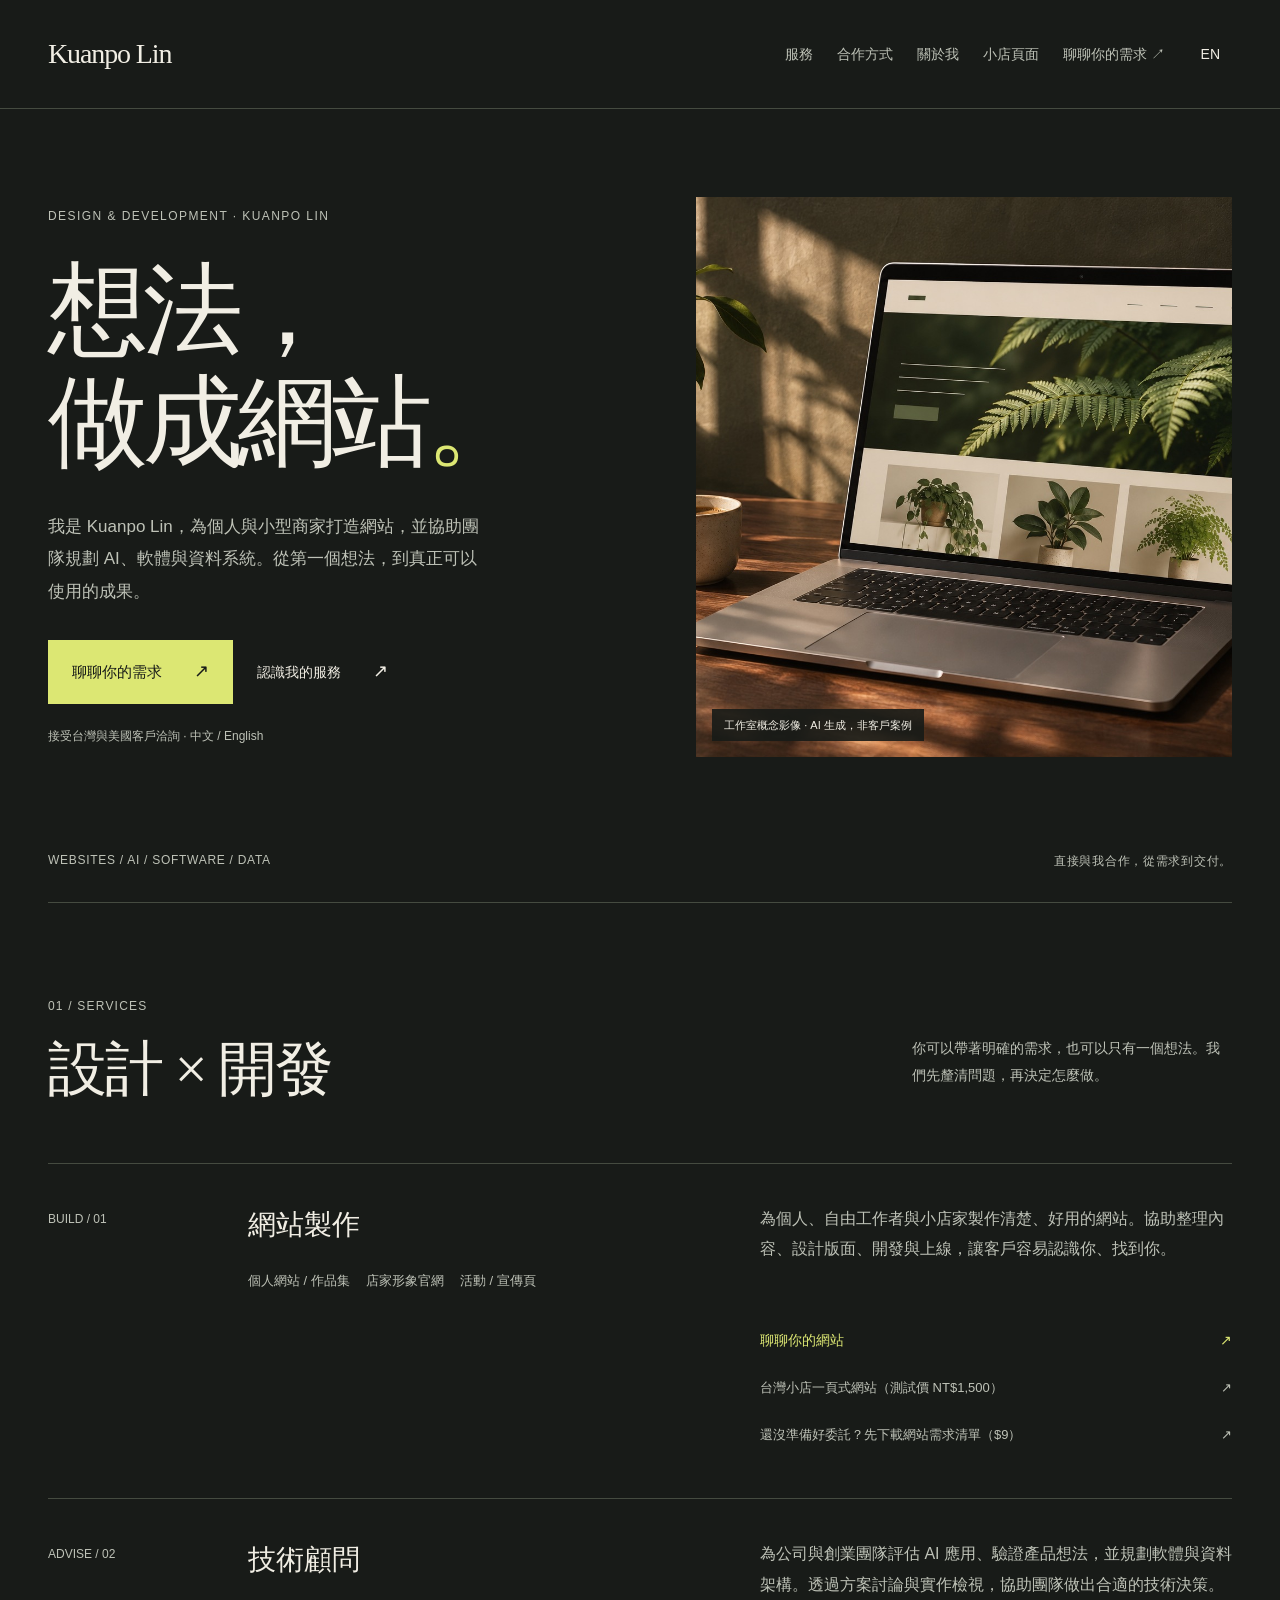
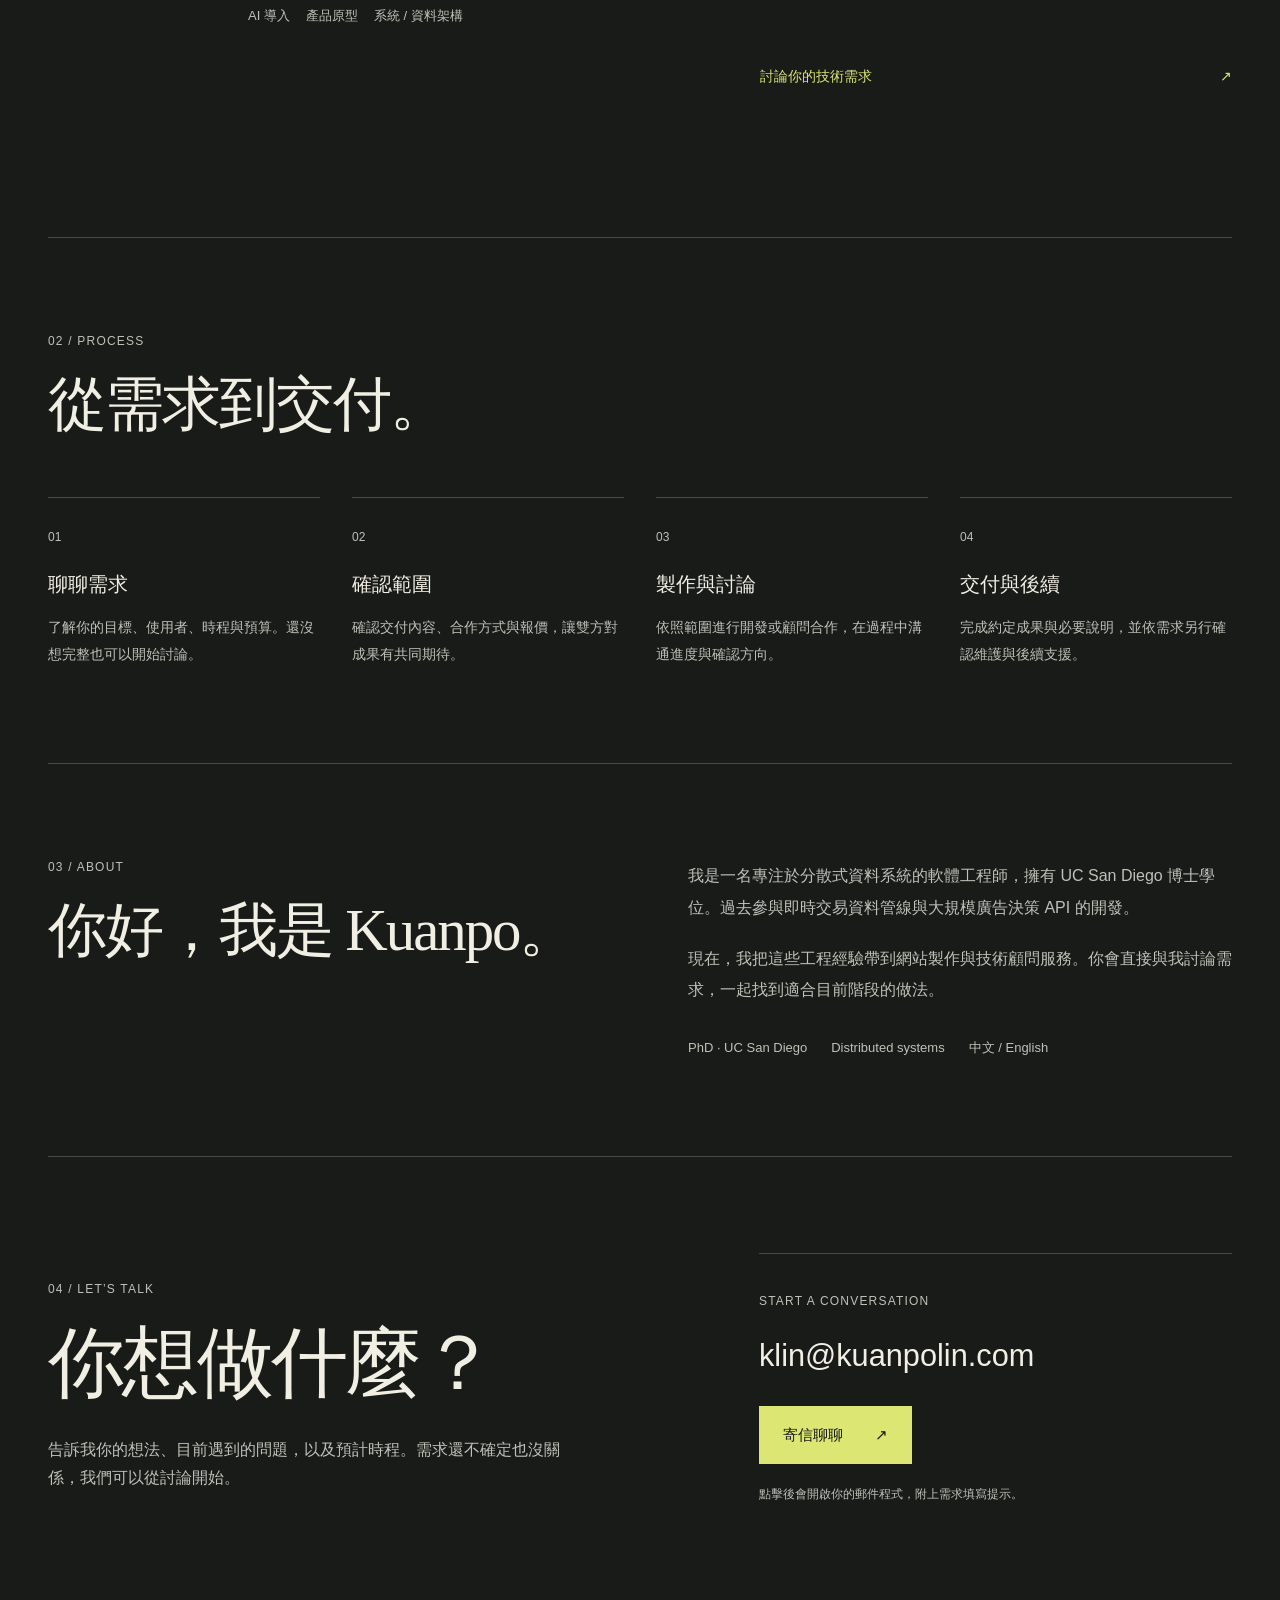
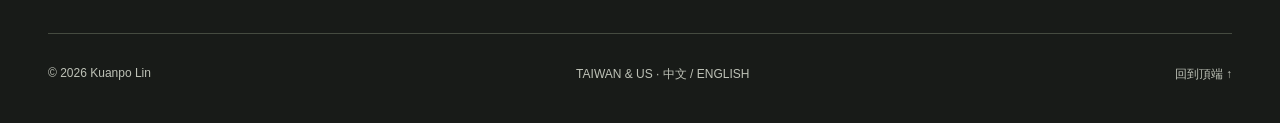
==== commit d2e48062: "Redesign the site with the approved dark studio direction" ====
--- a/index.html
+++ b/index.html
@@ -1,217 +1,35 @@
 <!doctype html>
-<!-- kind: service. palette white-signal-red (white paper, signal red for the one action).
-     type: Schibsted Grotesk, with Noto Sans TC and PingFang TC so Traditional Chinese has a face.
-     hero: statement, re-dealt with --has ground because there is no photograph of the work.
-     nav: nav-split (nav-mega needs a picture card). footer: footer-columns (no street, so not footer-visit).
-     close: close-type. rhythm: dark-band. buttons: block. mark: stack. moment: word-highlight on #about. -->
-<html lang="zh-Hant" data-type="service" data-radius="soft" data-buttons="block" data-motion>
+<html lang="zh-Hant">
 <head>
-<meta charset="utf-8">
-<meta name="viewport" content="width=device-width, initial-scale=1, viewport-fit=cover">
-<title>Kuanpo Lin: 網站與顧問，給小店與團隊</title>
-<meta name="description" content="Kuanpo Lin 為個人與小店做網站，並為團隊做 AI、軟體與資料系統顧問。一頁測試價 NT$1,500。台灣與美國，中文與 English。">
-<meta property="og:type" content="website">
-<meta property="og:title" content="Kuanpo Lin: 網站與顧問，給小店與團隊">
-<meta property="og:description" content="個人與小店的網站，團隊的技術顧問。一頁測試價 NT$1,500。">
-<meta property="og:url" content="https://www.kuanpolin.com/">
-<link rel="canonical" href="https://www.kuanpolin.com/">
-<link rel="icon" href="assets/favicon.svg" type="image/svg+xml">
-<meta name="theme-color" content="#ffffff">
-<meta name="site-kind" content="other">
-<meta name="page-type" content="service">
-<link rel="preconnect" href="https://fonts.googleapis.com">
-<link rel="preconnect" href="https://fonts.gstatic.com" crossorigin>
-<link href="https://fonts.googleapis.com/css2?family=Noto+Sans+TC:wght@400;500&family=Schibsted+Grotesk:wght@400..700&display=swap" rel="stylesheet">
-<link rel="stylesheet" href="assets/system.css">
-<link rel="stylesheet" href="assets/motion/motion.css">
-<link rel="stylesheet" href="assets/layout/layout.css">
+<meta charset="utf-8"><meta name="viewport" content="width=device-width,initial-scale=1">
+<meta name="theme-color" content="#181b18">
+<title>Kuanpo Lin — 網站製作與技術顧問</title>
+<meta name="description" content="Kuanpo Lin 為個人與小型商家製作網站，並為團隊提供 AI、軟體與資料系統技術顧問服務。服務台灣與美國客戶。">
+<meta property="og:title" content="Kuanpo Lin — Websites & technical consulting">
+<meta property="og:description" content="Websites for individuals and small businesses. AI, software and data systems consulting for teams.">
+<link rel="icon" href="data:image/svg+xml,%3Csvg xmlns='http://www.w3.org/2000/svg' viewBox='0 0 64 64'%3E%3Crect width='64' height='64' rx='12' fill='%23090c12'/%3E%3Ctext x='8' y='43' fill='%238eb4ff' font-family='monospace' font-size='32'%3EKL%3C/text%3E%3C/svg%3E">
 <style>
-:root {
-  --p-bg: #ffffff; --p-surface: #f2f2f2; --p-ink: #0a0a0a; --p-muted: #6b6b6b;
-  --p-accent: #d92b21; --p-accent-ink: #ffffff; --p-action: #d92b21; --p-action-ink: #ffffff;
-  --p-inv-bg: #000000; --p-inv-surface: #010101; --p-inv-ink: #ffffff; --p-inv-muted: #868686;
-  --p-inv-accent: #d92b21; --p-inv-accent-ink: #ffffff; --p-inv-action: #d92b21; --p-inv-action-ink: #ffffff;
-  --font-display: "Schibsted Grotesk", "Noto Sans TC", "PingFang TC", "Microsoft JhengHei", system-ui, sans-serif;
-  --font-text: "Schibsted Grotesk", "Noto Sans TC", "PingFang TC", "Microsoft JhengHei", system-ui, sans-serif;
-  --display-weight: 400;
-  --display-tracking: -0.035em;
-  --display-tracking-xl: -0.042em;
-  --ly-scale: 0.98;
-}
-.rows .rows__name small { display: block; font-weight: 400; color: var(--muted); font-size: var(--t-small); margin-top: 4px; }
-.lang { background: none; border: 0; padding: 0; cursor: pointer; }
-.steps { list-style: none; margin: 24px 0 0; padding: 0; }
-.steps h3 { margin: 0 0 8px; font-size: var(--t-card); font-weight: 500; }
-.steps p { margin: 0; color: var(--muted); }
-.follow { margin-top: 28px; }
-.offer-fig, .step-fig { display: grid; gap: 24px; margin-top: 36px; min-height: 340px; align-items: end; }
-.offer-fig { grid-template-columns: repeat(3, minmax(0, 1fr)); }
-.step-fig { grid-template-columns: repeat(4, minmax(0, 1fr)); }
-.offer-fig p, .step-fig p { margin: 0; padding-top: 0; font-family: var(--font-display); font-weight: 400; letter-spacing: var(--display-tracking); line-height: 1; }
-.offer-fig p { font-size: clamp(40px, 4.6vw, 68px); }
-.step-fig p { font-size: clamp(28px, 3vw, 44px); }
-.offer-fig span, .step-fig span { display: block; margin-top: 12px; font-family: var(--font-text); font-size: 16px; letter-spacing: 0; line-height: 1.4; color: var(--muted); }
-@media (max-width: 700px) {
-  .offer-fig, .step-fig { grid-template-columns: 1fr 1fr; min-height: 0; }
-}
-</style>
-<script>document.documentElement.classList.add('m-enter');setTimeout(()=>document.documentElement.classList.add('m-enter-done'),700)</script>
-<script>document.documentElement.classList.add('mo-js');setTimeout(()=>document.documentElement.classList.add('mo-safe'),2500)</script>
-<link rel="modulepreload" href="assets/moments/moments.js">
-<link rel="modulepreload" href="assets/moments/lib.js">
-<link rel="modulepreload" href="assets/moments/word-highlight/moment.js">
+:root{color-scheme:dark;--bg:#090c12;--panel:#101620;--raised:#17202d;--text:#f2f5fa;--muted:#aeb9ca;--accent:#8eb4ff;--line:#283242;--radius:16px;--mono:ui-monospace,SFMono-Regular,Consolas,monospace;--space:4px}
+*{box-sizing:border-box}html{scroll-behavior:smooth;scroll-padding-top:100px}body{margin:0;background:var(--bg);color:var(--text);font-family:-apple-system,BlinkMacSystemFont,"Segoe UI","PingFang TC","Microsoft JhengHei",sans-serif;line-height:1.75}a{color:inherit;text-decoration:none}button{font:inherit}a,button{transition:background .2s,transform .2s,color .2s}a:focus-visible,button:focus-visible{outline:2px solid var(--accent);outline-offset:6px}a:active,button:active{transform:translateY(1px)}.wrap{width:min(1120px,calc(100% - 64px));margin:auto}.skip{position:absolute;top:-80px;left:24px;background:var(--text);color:var(--bg);padding:12px;z-index:3}.skip:focus{top:12px}header{border-bottom:1px solid var(--line)}.header{display:flex;align-items:center;gap:32px;min-height:92px}.brand{display:flex;align-items:center;gap:12px;font-size:18px;font-weight:600;white-space:nowrap}.mark{font:14px var(--mono);color:var(--accent);border:1px solid var(--line);padding:8px;border-radius:8px}nav{display:flex;gap:28px;margin-left:auto}nav a{font-size:14px;color:var(--muted);padding:12px 0}nav a:hover,.text-link:hover{color:var(--accent)}.lang{background:transparent;border:1px solid var(--line);color:var(--text);border-radius:8px;padding:8px 16px;min-height:44px;cursor:pointer;font:14px var(--mono)}.lang:hover{background:var(--raised)}.eyebrow{font:12px var(--mono);letter-spacing:.12em;color:var(--accent);display:flex;align-items:center;gap:12px}.eyebrow:before{content:"";height:6px;width:6px;background:var(--accent);border-radius:50%}.hero{position:relative;padding:108px 0 72px;display:grid;grid-template-columns:1.25fr 1fr;gap:64px;align-items:center}h1{font-size:clamp(40px,5.4vw,72px);font-weight:600;letter-spacing:-.045em;line-height:1.2;margin:28px 0;text-wrap:balance}h1 .soft{color:var(--accent)}.lead{font-size:18px;color:var(--muted);max-width:560px;margin:0 0 32px;text-wrap:pretty}.actions{display:flex;gap:12px;flex-wrap:wrap}.btn{display:inline-flex;align-items:center;justify-content:space-between;gap:24px;padding:12px 20px;min-height:48px;border-radius:8px;font-size:14px;font-weight:600;background:var(--accent);color:var(--bg)}.btn:hover{background:var(--text);transform:translateY(-2px)}.btn.secondary{background:var(--raised);color:var(--text)}.btn.secondary:hover{background:var(--line)}.arrow{font-size:18px}.availability{font:12px var(--mono);color:var(--muted);margin-top:24px}.visual{position:relative;border:1px solid var(--line);border-radius:var(--radius);background:radial-gradient(ellipse at 80% 0%,#1a2b46 0%,transparent 65%),var(--panel);overflow:hidden;box-shadow:0 32px 80px #05080d}.visual-head{display:flex;justify-content:space-between;padding:16px 20px;border-bottom:1px solid var(--line);font:12px var(--mono);color:var(--muted)}.dots{letter-spacing:4px}.diagram{padding:40px 24px;background-image:linear-gradient(#aeb9ca08 1px,transparent 1px),linear-gradient(90deg,#aeb9ca08 1px,transparent 1px);background-size:24px 24px;text-align:center}.node{background:var(--bg);border:1px solid var(--line);border-radius:8px;padding:16px;font:14px var(--mono)}.node.source{width:65%;margin:auto;color:var(--accent)}.connector{height:36px;width:1px;background:var(--line);margin:auto}.split{position:relative;display:grid;grid-template-columns:1fr 1fr;gap:16px}.split:before{content:"";position:absolute;top:-18px;left:25%;right:25%;border-top:1px solid var(--line)}.split .node{position:relative}.split .node:before{content:"";position:absolute;top:-18px;height:18px;left:50%;border-left:1px solid var(--line)}.node small{display:block;color:var(--muted);font:12px var(--mono);margin-top:8px}.code{margin-top:32px;text-align:left;font:12px/2 var(--mono);color:var(--muted)}.code b{color:var(--accent);font-weight:400}.visual-foot{padding:12px 20px;border-top:1px solid var(--line);font:12px var(--mono);color:var(--muted)}.scope{display:flex;justify-content:space-between;gap:20px;padding:24px 0 36px;border-bottom:1px solid var(--line);font:12px var(--mono);color:var(--muted)}section{padding:80px 0;border-bottom:1px solid var(--line);scroll-margin-top:24px}.section-head{display:flex;align-items:flex-end;justify-content:space-between;gap:32px;margin-bottom:36px}.label{font:12px var(--mono);color:var(--accent);letter-spacing:.1em}h2{font-size:32px;line-height:1.35;font-weight:500;letter-spacing:-.025em;margin:16px 0 0;text-wrap:balance}.section-intro{color:var(--muted);font-size:14px;max-width:360px;margin:0}.services{display:grid;grid-template-columns:1fr 1fr;gap:24px}.service{padding:32px;background:var(--panel);border:1px solid var(--line);border-radius:var(--radius);display:flex;flex-direction:column}.service-top{display:flex;justify-content:space-between;color:var(--muted);font:12px var(--mono)}.service-icon{color:var(--accent);font-size:24px}h3{font-size:24px;font-weight:500;line-height:1.4;margin:24px 0 12px}.service p{color:var(--muted);font-size:16px;margin:0 0 24px;text-wrap:pretty}.tags{display:flex;flex-wrap:wrap;gap:8px;margin-bottom:32px}.tag{font-size:12px;color:var(--muted);padding:4px 12px;border:1px solid var(--line);border-radius:4px}.text-link{margin-top:auto;padding:12px 0 0;border-top:1px solid var(--line);display:flex;justify-content:space-between;font-size:14px}.text-link.soft{margin-top:0;padding-top:8px;border-top:none;font-size:13px;color:var(--muted)}.text-link.stacked{margin-top:0;align-items:baseline;gap:12px}.text-link.stacked span:first-child{min-width:0}.steps{display:grid;grid-template-columns:repeat(4,1fr);gap:32px}.step{border-top:1px solid var(--line);padding-top:20px}.step .num{font:12px var(--mono);color:var(--accent)}.step h3{font-size:18px;margin:16px 0 12px}.step p{font-size:14px;color:var(--muted);margin:0}.about{display:grid;grid-template-columns:1fr 1.4fr;gap:80px}.about p{color:var(--muted);font-size:16px;margin:0 0 20px}.credentials{display:flex;gap:12px;flex-wrap:wrap}.contact{display:grid;grid-template-columns:1.3fr 1fr;gap:64px;align-items:center}.contact h2{font-size:48px;margin-bottom:24px}.contact p{color:var(--muted);max-width:520px}.contact-box{padding:28px;background:var(--panel);border:1px solid var(--line);border-radius:var(--radius)}.email{display:block;color:var(--accent);font:clamp(16px,2vw,24px) var(--mono);margin:16px 0 24px;overflow-wrap:anywhere}.contact-box .btn{width:100%}.note{font-size:12px!important;margin-bottom:0}footer{padding:28px 0 36px;display:flex;justify-content:space-between;gap:16px;font:12px var(--mono);color:var(--muted)}
+@media(min-width:1600px){.hero{padding-top:132px;padding-bottom:100px}}@media(max-width:900px){.header{gap:20px}nav{gap:12px 20px;flex-wrap:wrap}.hero{gap:32px}.about{gap:40px}.contact{gap:32px}.steps{gap:20px}}@media(max-width:700px){.wrap{width:calc(100% - 40px)}.header{flex-wrap:wrap;padding:16px 0;gap:12px}.brand{font-size:16px}.lang{margin-left:auto}nav{order:3;width:100%;margin:0;justify-content:space-between;gap:8px 16px;flex-wrap:wrap}.hero{grid-template-columns:1fr;padding:64px 0 40px;gap:40px}h1{font-size:44px}.lead{font-size:16px}.visual{max-width:460px;width:100%}.scope{flex-wrap:wrap;gap:12px}section{padding:56px 0}.section-head{display:block}.section-intro{margin-top:20px}.services,.about,.contact{grid-template-columns:1fr;gap:24px}.service{padding:24px}.steps{grid-template-columns:1fr 1fr;gap:28px 24px}.contact h2{font-size:36px}footer{flex-direction:column}.diagram{padding:32px 20px}}@media(prefers-reduced-motion:reduce){html{scroll-behavior:auto}a,button{transition:none}}
+</style><link rel="stylesheet" href="/assets/studio.css">
 </head>
 <body>
-<header class="nav nav--split">
-  <div class="wrap nav__bar">
-    <a class="skip-link" href="#top" data-zh="跳至主要內容" data-en="Skip to content">跳至主要內容</a>
-    <a class="nav__logo" href="#top"><span class="mark" data-mark="stack" aria-hidden="true"></span>Kuanpo Lin</a>
-    <nav class="nav__links" aria-label="Main">
-      <div class="nav__item"><a class="nav__link" href="#services" data-zh="網站與顧問" data-en="Websites">網站與顧問</a></div>
-      <div class="nav__item"><a class="nav__link" href="#steps" data-zh="4 個步驟" data-en="4 steps">4 個步驟</a></div>
-      <div class="nav__item"><a class="nav__link" href="#about" data-zh="關於我" data-en="About">關於我</a></div>
-    </nav>
-    <div class="nav__actions">
-      <button class="nav__link lang" id="language" type="button" aria-label="Switch to English">EN</button>
-      <a class="btn btn--primary" href="mailto:klin@kuanpolin.com"><span data-zh="寄信討論" data-en="Email Kuanpo">寄信討論</span></a>
-    </div>
-    <button class="nav__toggle" type="button" aria-expanded="false" aria-label="Menu">
-      <svg width="18" height="18" viewBox="0 0 18 18" aria-hidden="true"><path d="M2 5h14M2 13h14" stroke="currentColor" stroke-width="1.6" stroke-linecap="round"/></svg>
-    </button>
-  </div>
-</header>
-<main id="top">
-  <section class="hero hero--statement" data-enter aria-labelledby="hero-h">
-    <div class="wrap"><div class="hero-text hero__in">
-      <div>
-        <h1 id="hero-h" data-zh="網站與顧問 給小店與團隊" data-en="Websites and consulting for small shops">網站與顧問 給小店與團隊</h1>
-        <p class="hero__lead" data-zh="我是 Kuanpo Lin。個人與小店的網站由我直接做，團隊的 AI、軟體與資料系統先寫範圍再做。一頁測試價 NT$1,500。" data-en="I am Kuanpo Lin. I build websites for individuals and small shops, and I advise teams on AI, software, and data systems after the scope is written down. The one-page test is NT$1,500.">我是 Kuanpo Lin。個人與小店的網站由我直接做，團隊的 AI、軟體與資料系統先寫範圍再做。一頁測試價 NT$1,500。</p>
-        <div class="btn-row">
-          <a class="btn btn--primary" href="mailto:klin@kuanpolin.com"><span data-zh="寄信討論" data-en="Email Kuanpo">寄信討論</span><svg class="m-arrow" viewBox="0 0 12 12" aria-hidden="true"><path class="m-arrow__stem" d="M1 6h8"/><path class="m-arrow__head" d="M4.5 2.5 8 6l-3.5 3.5"/></svg></a>
-          <a class="btn btn--secondary" href="/services/landing-page/"><span data-zh="看測試方案" data-en="See the test offer">看測試方案</span></a>
-        </div>
-      </div>
-      <dl class="hero__facts">
-        <div><dt data-zh="一頁測試價" data-en="One-page test">一頁測試價</dt><dd>NT$1,500</dd></div>
-        <div><dt data-zh="區塊上限" data-en="Section cap">區塊上限</dt><dd data-zh="5 個區塊" data-en="5 sections">5 個區塊</dd></div>
-        <div><dt data-zh="第一版" data-en="First version">第一版</dt><dd data-zh="材料到齊後 3 個工作天" data-en="3 business days after materials">材料到齊後 3 個工作天</dd></div>
-        <div><dt data-zh="學歷" data-en="Degree">學歷</dt><dd>UC San Diego 博士</dd></div>
-      </dl>
-    </div></div>
-  </section>
-
-  <section class="section" id="services" style="--h: 1" aria-labelledby="services-h">
-    <div class="wrap">
-      <h2 id="services-h" data-zh="網站與顧問" data-en="Websites and consulting">網站與顧問</h2>
-      <p class="t-lead" data-zh="兩項都由我本人做。一頁測試有公開價格，其餘網站與顧問另報。" data-en="I do both myself. The one-page test has a public price. Other websites and consulting are quoted.">兩項都由我本人做。一頁測試有公開價格，其餘網站與顧問另報。</p>
-      <ul class="rows">
-        <li><span class="rows__name" data-zh="網站製作" data-en="Websites">網站製作<small data-zh="個人、自由工作者與小店。文案、版面、開發與上線範圍先寫下來。" data-en="Individuals, freelancers, and small shops. Content, layout, build, and launch are scoped first.">個人、自由工作者與小店。文案、版面、開發與上線範圍先寫下來。</small></span><span class="rows__value" data-zh="一頁 NT$1,500" data-en="One page NT$1,500">一頁 NT$1,500</span></li>
-        <li><span class="rows__name" data-zh="技術顧問" data-en="Consulting">技術顧問<small data-zh="公司與創業團隊。評估 AI 應用、產品想法、軟體與資料架構。" data-en="Companies and startup teams. AI use, product ideas, software and data architecture.">公司與創業團隊。評估 AI 應用、產品想法、軟體與資料架構。</small></span><span class="rows__value" data-zh="報價另談" data-en="Price on request">報價另談</span></li>
-      </ul>
-      <div class="offer-fig" role="img" aria-label="一頁測試價 NT$1,500，最多 5 個區塊，材料到齊後 3 個工作天">
-        <p>NT$1,500<span data-zh="一頁測試價" data-en="One-page test">一頁測試價</span></p>
-        <p>5<span data-zh="個區塊上限" data-en="sections at most">個區塊上限</span></p>
-        <p>3<span data-zh="個工作天，材料到齊後" data-en="business days after the materials">個工作天，材料到齊後</span></p>
-      </div>
-      <p class="follow"><a class="link" href="/services/landing-page/" data-zh="看測試方案" data-en="See the test offer">看測試方案</a></p>
-      <p class="follow"><a class="link" href="https://ryanflux8.gumroad.com/l/odslc" data-zh="下載網站需求清單，US$9" data-en="Download the website brief, US$9">下載網站需求清單，US$9</a></p>
-    </div>
-  </section>
-
-  <section class="section" id="steps" style="--h: 1" aria-labelledby="steps-h">
-    <div class="wrap">
-      <h2 id="steps-h" data-zh="4 個步驟" data-en="4 steps">4 個步驟</h2>
-      <p class="t-lead" data-zh="順序就是合作的順序。維護與之後的支援不在這四步裡，要另計。" data-en="The order is the order of the work. Maintenance and later support sit outside these four steps and are scoped separately.">順序就是合作的順序。維護與之後的支援不在這四步裡，要另計。</p>
-      <div class="step-fig" role="img" aria-label="1 聊聊需求，2 確認範圍，3 製作討論，4 交付說明">
-        <p>1<span data-zh="聊聊需求" data-en="Talk">聊聊需求</span></p>
-        <p>2<span data-zh="確認範圍" data-en="Scope">確認範圍</span></p>
-        <p>3<span data-zh="製作討論" data-en="Build">製作討論</span></p>
-        <p>4<span data-zh="交付說明" data-en="Handover">交付說明</span></p>
-      </div>
-      <ol class="grid steps">
-        <li class="span-3"><h3 data-zh="1 聊聊需求" data-en="1 Talk">1 聊聊需求</h3><p data-zh="目標、使用者、時程與預算。想法還早也可以開始。" data-en="Goals, users, timeline, and budget. An early idea is enough to start.">目標、使用者、時程與預算。想法還早也可以開始。</p></li>
-        <li class="span-3"><h3 data-zh="2 確認範圍" data-en="2 Scope">2 確認範圍</h3><p data-zh="交付內容、合作方式與報價，兩邊對同一個結果。" data-en="Deliverables, the working arrangement, and a quote, against one shared result.">交付內容、合作方式與報價，兩邊對同一個結果。</p></li>
-        <li class="span-3"><h3 data-zh="3 製作討論" data-en="3 Build">3 製作討論</h3><p data-zh="依範圍開發或顧問，中間對進度與方向。" data-en="Development or consulting inside the scope, with progress and direction checked along the way.">依範圍開發或顧問，中間對進度與方向。</p></li>
-        <li class="span-3"><h3 data-zh="4 交付說明" data-en="4 Handover">4 交付說明</h3><p data-zh="約定的成果與必要說明。之後的修改另談。" data-en="The agreed deliverables and the notes needed to use them. Later changes are a new conversation.">約定的成果與必要說明。之後的修改另談。</p></li>
-      </ol>
-    </div>
-  </section>
-
-  <section class="section ground-inverse" id="about" style="--h: 1" data-moment="word-highlight" aria-labelledby="about-h">
-    <div class="wrap">
-      <h2 id="about-h" data-zh="關於我" data-en="About">關於我</h2>
-      <p class="mo-wh__text"><span data-zh="我是 Kuanpo Lin。UC San Diego 博士。做過即時交易資料管線，也做過大規模廣告決策 API。網站與顧問現在都由" data-en="I am Kuanpo Lin, a UC San Diego PhD. I have worked on real-time transaction data pipelines and on large-scale ad decisioning APIs. Websites and consulting are now done by">我是 Kuanpo Lin。UC San Diego 博士。做過即時交易資料管線，也做過大規模廣告決策 API。網站與顧問現在都由</span> <strong data-zh="我本人" data-en="me">我本人</strong> <span data-zh="接。沒有可公開的委託案例。" data-en="alone. There is no client work I can show.">接。沒有可公開的委託案例。</span></p>
-    </div>
-  </section>
-</main>
-<footer class="footer closing" id="contact" aria-labelledby="close-h">
-  <div class="wrap">
-    <div class="closing__cta close--type">
-      <div class="section-head">
-        <h2 id="close-h" data-zh="寄信討論" data-en="Email Kuanpo">寄信討論</h2>
-        <p data-zh="klin@kuanpolin.com。想法還不完整也可以寫。" data-en="klin@kuanpolin.com. An unfinished idea is enough to write.">klin@kuanpolin.com。想法還不完整也可以寫。</p>
-      </div>
-      <a class="btn btn--primary btn--xl" href="mailto:klin@kuanpolin.com"><span data-zh="寄信討論" data-en="Email Kuanpo">寄信討論</span><svg class="m-arrow" viewBox="0 0 12 12" aria-hidden="true"><path class="m-arrow__stem" d="M1 6h8"/><path class="m-arrow__head" d="M4.5 2.5 8 6l-3.5 3.5"/></svg></a>
-    </div>
-    <div class="closing__links">
-      <div class="grid">
-        <div class="span-4 stack-4">
-          <a class="nav__logo" href="#top"><span class="mark" data-mark="stack" aria-hidden="true"></span>Kuanpo Lin</a>
-          <p class="footer__lede" data-zh="個人與小店的網站。團隊的技術顧問。" data-en="Websites for individuals and small shops. Consulting for teams.">個人與小店的網站。團隊的技術顧問。</p>
-        </div>
-        <div class="span-2 footer__col"><h3 data-zh="頁面" data-en="Pages">頁面</h3><ul>
-          <li><a href="#services" data-zh="網站與顧問" data-en="Websites">網站與顧問</a></li>
-          <li><a href="#steps" data-zh="4 個步驟" data-en="4 steps">4 個步驟</a></li>
-          <li><a href="#about" data-zh="關於我" data-en="About">關於我</a></li>
-        </ul></div>
-        <div class="span-3 footer__col"><h3 data-zh="測試方案" data-en="Test offer">測試方案</h3><ul>
-          <li><a href="/services/landing-page/" data-zh="一頁式網站 NT$1,500" data-en="One-page site NT$1,500">一頁式網站 NT$1,500</a></li>
-          <li><a href="/demo/plant-shop/" data-zh="虛構店家示範" data-en="Fictional shop demo">虛構店家示範</a></li>
-          <li><a href="https://ryanflux8.gumroad.com/l/odslc" data-zh="需求清單 US$9" data-en="Website brief US$9">需求清單 US$9</a></li>
-        </ul></div>
-        <div class="span-3 footer__col"><h3 data-zh="聯絡" data-en="Contact">聯絡</h3><ul>
-          <li><a href="mailto:klin@kuanpolin.com">klin@kuanpolin.com</a></li>
-          <li><span data-zh="台灣與美國 · 中文 / English" data-en="Taiwan and the US · 中文 / English">台灣與美國 · 中文 / English</span></li>
-        </ul></div>
-      </div>
-      <div class="footer__legal">
-        <span>© 2026 Kuanpo Lin</span>
-      </div>
-    </div>
-  </div>
-</footer>
+<a class="skip" href="#main" data-zh="跳至主要內容" data-en="Skip to content">跳至主要內容</a>
+<header><div class="wrap header"><a class="brand" href="#main" aria-label="Kuanpo Lin home"><span class="mark">KL</span>Kuanpo Lin<span aria-hidden="true" class="soft">.</span></a><nav aria-label="Main navigation"><a href="#services" data-zh="服務" data-en="Services">服務</a><a href="#process" data-zh="合作方式" data-en="Process">合作方式</a><a href="#about" data-zh="關於我" data-en="About">關於我</a><a href="/services/landing-page/" data-zh="小店頁面" data-en="Shop page">小店頁面</a><a href="#contact" data-zh="聊聊你的需求 ↗" data-en="Let’s talk ↗">聊聊你的需求 ↗</a></nav><button class="lang" id="language" aria-label="Switch to English">EN</button></div></header>
+<main id="main" class="wrap">
+<div class="hero"><div><div class="eyebrow">DESIGN & DEVELOPMENT · KUANPO LIN</div><h1><span data-zh="想法，" data-en="Ideas,">想法，</span><br><span class="soft" data-zh="做成網站" data-en="made into websites">做成網站</span></h1><p class="lead" data-zh="我是 Kuanpo Lin，為個人與小型商家打造網站，並協助團隊規劃 AI、軟體與資料系統。從第一個想法，到真正可以使用的成果。" data-en="I’m Kuanpo Lin. I build websites for individuals and small businesses, and help teams plan AI, software, and data systems. From the first idea to something you can use.">我是 Kuanpo Lin，為個人與小型商家打造網站，並協助團隊規劃 AI、軟體與資料系統。從第一個想法，到真正可以使用的成果。</p><div class="actions"><a class="btn" href="#contact"><span data-zh="聊聊你的需求" data-en="Let’s talk">聊聊你的需求</span><span class="arrow" aria-hidden="true">↗</span></a><a class="btn secondary" href="#services"><span data-zh="認識我的服務" data-en="Explore services">認識我的服務</span><span class="arrow" aria-hidden="true">↗</span></a></div><div class="availability" data-zh="接受台灣與美國客戶洽詢 · 中文 / English" data-en="Available for Taiwan & US projects · 中文 / English">接受台灣與美國客戶洽詢 · 中文 / English</div></div>
+<figure class="studio-photo"><img src="/assets/studio-hero.jpg" width="1536" height="1024" alt="網站設計工作室概念影像：木桌上的筆電展示植栽網站" data-zh-alt="網站設計工作室概念影像：木桌上的筆電展示植栽網站" data-en-alt="Illustrative studio concept: a laptop displaying a plant website on a wooden desk" fetchpriority="high"><figcaption class="photo-label" data-zh="工作室概念影像 · AI 生成，非客戶案例" data-en="Studio concept · AI-generated, not client work">工作室概念影像 · AI 生成，非客戶案例</figcaption></figure></div>
+<div class="scope"><span>WEBSITES / AI / SOFTWARE / DATA</span><span data-zh="直接與我合作，從需求到交付。" data-en="Work directly with me, from scope to delivery.">直接與我合作，從需求到交付。</span></div>
+<section id="services"><div class="section-head"><div><div class="label">01 / SERVICES</div><h2 data-zh="設計 × 開發" data-en="Design × development">設計 × 開發</h2></div><p class="section-intro" data-zh="你可以帶著明確的需求，也可以只有一個想法。我們先釐清問題，再決定怎麼做。" data-en="Bring a clear brief or just an idea. We’ll understand the problem before choosing how to solve it.">你可以帶著明確的需求，也可以只有一個想法。我們先釐清問題，再決定怎麼做。</p></div><div class="services">
+<article class="service" id="websites"><div class="service-top"><span>BUILD / 01</span><span class="service-icon" aria-hidden="true">〈/〉</span></div><h3 data-zh="網站製作" data-en="Website design & development">網站製作</h3><p data-zh="為個人、自由工作者與小店家製作清楚、好用的網站。協助整理內容、設計版面、開發與上線，讓客戶容易認識你、找到你。" data-en="Clear, useful websites for individuals, independent professionals, and small businesses. I help with content structure, design, development, and launch so customers can find and understand you.">為個人、自由工作者與小店家製作清楚、好用的網站。協助整理內容、設計版面、開發與上線，讓客戶容易認識你、找到你。</p><div class="tags"><span class="tag" data-zh="個人網站 / 作品集" data-en="Personal sites / portfolios">個人網站 / 作品集</span><span class="tag" data-zh="店家形象官網" data-en="Business websites">店家形象官網</span><span class="tag" data-zh="活動 / 宣傳頁" data-en="Landing pages">活動 / 宣傳頁</span></div><a class="text-link inquiry" data-service="website" href="mailto:klin@kuanpolin.com?subject=Website%20project%20inquiry"><span data-zh="聊聊你的網站" data-en="Tell me about your website">聊聊你的網站</span><span aria-hidden="true">↗</span></a><a class="text-link stacked" href="/services/landing-page/"><span data-zh="台灣小店一頁式網站（測試價 NT$1,500）" data-en="Taiwan shop one-pager (test price NT$1,500)">台灣小店一頁式網站（測試價 NT$1,500）</span><span aria-hidden="true">↗</span></a><a class="text-link soft" href="https://ryanflux8.gumroad.com/l/odslc"><span data-zh="還沒準備好委託？先下載網站需求清單（$9）" data-en="Not ready to hire yet? Grab the website project brief ($9)">還沒準備好委託？先下載網站需求清單（$9）</span><span aria-hidden="true">↗</span></a></article>
+<article class="service" id="consulting"><div class="service-top"><span>ADVISE / 02</span><span class="service-icon" aria-hidden="true">⌘</span></div><h3 data-zh="技術顧問" data-en="Technical consulting">技術顧問</h3><p data-zh="為公司與創業團隊評估 AI 應用、驗證產品想法，並規劃軟體與資料架構。透過方案討論與實作檢視，協助團隊做出合適的技術決策。" data-en="Technical consulting for companies and startup teams: evaluate AI use cases, validate product ideas, and plan software and data architecture. Get practical guidance through design discussions and implementation reviews.">為公司與創業團隊評估 AI 應用、驗證產品想法，並規劃軟體與資料架構。透過方案討論與實作檢視，協助團隊做出合適的技術決策。</p><div class="tags"><span class="tag" data-zh="AI 導入" data-en="AI integration">AI 導入</span><span class="tag" data-zh="產品原型" data-en="Product prototyping">產品原型</span><span class="tag" data-zh="系統 / 資料架構" data-en="Systems / data architecture">系統 / 資料架構</span></div><a class="text-link inquiry" data-service="consulting" href="mailto:klin@kuanpolin.com?subject=Technical%20consulting%20inquiry"><span data-zh="討論你的技術需求" data-en="Discuss your technical needs">討論你的技術需求</span><span aria-hidden="true">↗</span></a></article></div></section>
+<section id="process"><div class="section-head"><div><div class="label">02 / PROCESS</div><h2 data-zh="從需求到交付。" data-en="Clarity before the first line of code.">從需求到交付。</h2></div></div><div class="steps"><div class="step"><span class="num">01</span><h3 data-zh="聊聊需求" data-en="Understand">聊聊需求</h3><p data-zh="了解你的目標、使用者、時程與預算。還沒想完整也可以開始討論。" data-en="We discuss your goals, users, timeline, and budget. An early idea is enough to start.">了解你的目標、使用者、時程與預算。還沒想完整也可以開始討論。</p></div><div class="step"><span class="num">02</span><h3 data-zh="確認範圍" data-en="Define the scope">確認範圍</h3><p data-zh="確認交付內容、合作方式與報價，讓雙方對成果有共同期待。" data-en="Agree on deliverables, the working arrangement, and a quote, with clear expectations.">確認交付內容、合作方式與報價，讓雙方對成果有共同期待。</p></div><div class="step"><span class="num">03</span><h3 data-zh="製作與討論" data-en="Build & collaborate">製作與討論</h3><p data-zh="依照範圍進行開發或顧問合作，在過程中溝通進度與確認方向。" data-en="Development or consulting begins, with progress updates and opportunities to review direction.">依照範圍進行開發或顧問合作，在過程中溝通進度與確認方向。</p></div><div class="step"><span class="num">04</span><h3 data-zh="交付與後續" data-en="Deliver & hand over">交付與後續</h3><p data-zh="完成約定成果與必要說明，並依需求另行確認維護與後續支援。" data-en="Receive the agreed deliverables and handover guidance. Maintenance and further support are scoped separately.">完成約定成果與必要說明，並依需求另行確認維護與後續支援。</p></div></div></section>
+<section id="about" class="about"><div><div class="label">03 / ABOUT</div><h2 data-zh="你好，我是 Kuanpo。" data-en="Hi, I’m Kuanpo.">你好，我是 Kuanpo。</h2></div><div><p data-zh="我是一名專注於分散式資料系統的軟體工程師，擁有 UC San Diego 博士學位。過去參與即時交易資料管線與大規模廣告決策 API 的開發。" data-en="I’m a software engineer specializing in distributed data systems, with a PhD from UC San Diego. My experience includes real-time transaction data pipelines and large-scale ad decisioning APIs.">我是一名專注於分散式資料系統的軟體工程師，擁有 UC San Diego 博士學位。過去參與即時交易資料管線與大規模廣告決策 API 的開發。</p><p data-zh="現在，我把這些工程經驗帶到網站製作與技術顧問服務。你會直接與我討論需求，一起找到適合目前階段的做法。" data-en="I bring that engineering experience to website development and technical consulting. You work directly with me to find an approach that fits your current stage.">現在，我把這些工程經驗帶到網站製作與技術顧問服務。你會直接與我討論需求，一起找到適合目前階段的做法。</p><div class="credentials"><span class="tag">PhD · UC San Diego</span><span class="tag">Distributed systems</span><span class="tag">中文 / English</span></div></div></section>
+<section id="contact" class="contact"><div><div class="label">04 / LET’S TALK</div><h2 data-zh="你想做什麼？" data-en="What do you have in mind?">你想做什麼？</h2><p data-zh="告訴我你的想法、目前遇到的問題，以及預計時程。需求還不確定也沒關係，我們可以從討論開始。" data-en="Tell me about your idea, the problem you’re facing, and your timeline. If the details are still taking shape, we can start with a conversation.">告訴我你的想法、目前遇到的問題，以及預計時程。需求還不確定也沒關係，我們可以從討論開始。</p></div><div class="contact-box"><span class="label">START A CONVERSATION</span><a class="email" href="mailto:klin@kuanpolin.com">klin@kuanpolin.com</a><a class="btn inquiry" data-service="general" href="mailto:klin@kuanpolin.com"><span data-zh="寄信聊聊" data-en="Send an inquiry">寄信聊聊</span><span aria-hidden="true">↗</span></a><p class="note" data-zh="點擊後會開啟你的郵件程式，附上需求填寫提示。" data-en="Opens your email app with a short project brief to fill in.">點擊後會開啟你的郵件程式，附上需求填寫提示。</p></div></section>
+</main><footer class="wrap"><span>© 2026 Kuanpo Lin</span><span>TAIWAN & US · 中文 / ENGLISH</span><a href="#main" data-zh="回到頂端 ↑" data-en="Back to top ↑">回到頂端 ↑</a></footer>
 <script>
-const toggle=document.getElementById('language');
-let language='zh';
-function setLanguage(next){
-  language=next;
-  document.documentElement.lang=next==='zh'?'zh-Hant':'en';
-  document.querySelectorAll('[data-zh][data-en]').forEach(el=>{el.textContent=el.dataset[next]});
-  toggle.textContent=next==='zh'?'EN':'中文';
-  toggle.setAttribute('aria-label',next==='zh'?'Switch to English':'切換至中文');
-  document.title=next==='zh'?'Kuanpo Lin: 網站與顧問，給小店與團隊':'Kuanpo Lin: websites for small shops';
-  const desc=document.querySelector('meta[name="description"]');
-  desc.content=next==='zh'
-    ?'Kuanpo Lin 為個人與小店做網站，並為團隊做 AI、軟體與資料系統顧問。一頁測試價 NT$1,500。台灣與美國，中文與 English。'
-    :'Kuanpo Lin builds websites for individuals and small shops, and advises teams on AI, software, and data systems. One-page test NT$1,500. Taiwan and the US.';
-  const subjects=next==='zh'
-    ?{nav:'合作需求',hero:'合作需求',close:'合作需求'}
-    :{nav:'Project inquiry',hero:'Project inquiry',close:'Project inquiry'};
-  const body=next==='zh'
-    ?'你好 Kuanpo，\n\n我想做的事情：\n目前的網站（如有）：\n預計時程：\n預算範圍（如有）：\n\n謝謝！'
-    :'Hi Kuanpo,\n\nWhat I have in mind:\nCurrent website (if any):\nTimeline:\nBudget range (if known):\n\nThank you!';
-  document.querySelectorAll('a[href^="mailto:klin@kuanpolin.com"]').forEach(el=>{
-    el.href='mailto:klin@kuanpolin.com?subject='+encodeURIComponent(subjects.nav)+'&body='+encodeURIComponent(body);
-  });
-  try{localStorage.setItem('kpl-language',next)}catch{}
-}
-toggle.addEventListener('click',()=>setLanguage(language==='zh'?'en':'zh'));
-let saved='zh';
-try{saved=localStorage.getItem('kpl-language')||'zh'}catch{}
-setLanguage(saved==='en'?'en':'zh');
-</script>
-<script type="module" src="assets/system.js"></script>
-<script type="module" src="assets/motion/motion.js"></script>
-<script type="module" src="assets/layout/layout.js"></script>
-</body>
-</html>
+const toggle=document.getElementById('language');let language='zh';
+function setLanguage(next){language=next;document.documentElement.lang=next==='zh'?'zh-Hant':'en';document.querySelectorAll('[data-zh][data-en]').forEach(el=>{el.textContent=el.dataset[next]});document.querySelectorAll("[data-zh-alt]").forEach(el=>{el.alt=el.dataset[next+"Alt"]});toggle.textContent=next==='zh'?'EN':'中文';toggle.setAttribute('aria-label',next==='zh'?'Switch to English':'切換至中文');document.title=next==='zh'?'Kuanpo Lin — 網站製作與技術顧問':'Kuanpo Lin — Websites & technical consulting';document.querySelector('meta[name="description"]').content=next==='zh'?'Kuanpo Lin 為個人與小型商家製作網站，並為團隊提供 AI、軟體與資料系統技術顧問服務。服務台灣與美國客戶。':'Websites for individuals and small businesses. AI, software and data systems consulting for teams in Taiwan and the US.';document.querySelectorAll('.inquiry').forEach(el=>{const subjects=next==='zh'?{website:'網站製作需求',consulting:'技術顧問需求',general:'合作需求'}:{website:'Website project inquiry',consulting:'Technical consulting inquiry',general:'Project inquiry'};const body=next==='zh'?'你好 Kuanpo，\n\n我想做的事情：\n目前的網站（如有）：\n預計時程：\n預算範圍（如有）：\n\n謝謝！':'Hi Kuanpo,\n\nWhat I have in mind:\nCurrent website (if any):\nTimeline:\nBudget range (if known):\n\nThank you!';el.href='mailto:klin@kuanpolin.com?subject='+encodeURIComponent(subjects[el.dataset.service])+'&body='+encodeURIComponent(body)});try{localStorage.setItem('kpl-language',next)}catch{}}
+toggle.addEventListener('click',()=>setLanguage(language==='zh'?'en':'zh'));let saved='zh';try{saved=localStorage.getItem('kpl-language')||'zh'}catch{}setLanguage(saved==='en'?'en':'zh');
+</script></body></html>
--- a/assets/studio.css
+++ b/assets/studio.css
@@ -0,0 +1,62 @@
+:root{--bg:#181b18;--panel:#20241f;--raised:#30362c;--text:#f1eee4;--muted:#bec2b7;--accent:#dce773;--line:#454b40;--radius:0px;--display:Georgia,"Noto Serif TC","Songti TC",serif}
+body{font-weight:400;background:var(--bg)}
+.wrap{width:min(1280px,calc(100% - 96px))}
+.header{min-height:108px;gap:24px}
+.brand{font:28px var(--display);letter-spacing:-.04em}
+.mark,.brand>.soft{display:none}
+nav{gap:24px}nav a{font-size:14px;min-height:44px;display:flex;align-items:center}
+.lang{border:0;border-radius:0;padding:8px 12px;font-family:inherit}
+header{border-color:var(--line)}
+.hero{padding:88px 0 72px;grid-template-columns:minmax(0,1.12fr) minmax(0,1fr);gap:48px;align-items:center}
+.hero>div:first-child{position:relative;z-index:1}
+.eyebrow{font-family:inherit;font-size:12px;letter-spacing:.12em;color:var(--muted)}
+.eyebrow:before{display:none}
+h1{font-family:var(--display);font-size:clamp(56px,7.8vw,112px);font-weight:400;line-height:1.12;letter-spacing:-.055em;margin:32px 0}
+h1 .soft{color:var(--text)}
+h1 .soft:after{content:"。";color:var(--accent)}
+html[lang=en] h1 .soft:after{content:"."}
+.lead{max-width:440px;line-height:1.9;font-size:17px;margin-bottom:32px}
+.actions{align-items:center;gap:24px}
+.btn{border-radius:0;padding:16px 24px;font-weight:500;min-height:56px;gap:32px;font-size:15px}
+.btn:hover{background:var(--text);transform:translateY(-2px)}
+.btn.secondary{background:none;color:var(--text);padding:12px 0;font-size:14px}
+.btn.secondary:hover{background:none;color:var(--accent)}
+.availability{font-family:inherit;font-size:12px;margin-top:24px}
+.studio-photo{margin:0;position:relative;align-self:stretch;min-height:560px;background:var(--panel);overflow:hidden}
+.studio-photo img{display:block;width:100%;height:100%;object-fit:cover;position:absolute;inset:0;object-position:62% center}
+.photo-label{position:absolute;bottom:16px;left:16px;right:16px;padding:8px 12px;font-size:11px;line-height:1.5;background:#181b18e8;color:var(--text);max-width:max-content}
+.scope{padding:24px 0 32px;font-family:inherit;font-size:12px;letter-spacing:.06em}
+section{padding:96px 0}
+.label{font-family:inherit;letter-spacing:.1em;color:var(--muted);font-size:12px}
+h2{font-family:var(--display);font-size:clamp(36px,4.6vw,64px);font-weight:400;line-height:1.25;letter-spacing:-.035em;margin-top:20px}
+.section-head{align-items:start;gap:48px;margin-bottom:56px}
+.section-intro{line-height:1.9;max-width:320px;padding-top:36px}
+.services{display:block}
+.service{border:0;border-top:1px solid var(--line);border-radius:0;background:none;padding:40px 0;display:grid;grid-template-columns:160px minmax(0,1fr) minmax(0,1fr);gap:0 40px}
+.service-top{grid-row:1/5;justify-content:start;gap:20px;align-items:start;font-family:inherit;padding-top:8px}
+.service-icon{display:none}
+.service h3{font-size:28px;font-weight:400;margin:0 0 24px;grid-column:2;line-height:1.5;text-wrap:balance}
+.service p{grid-column:3;grid-row:1/3;font-size:16px;line-height:1.9}
+.tags{grid-column:2;margin:0 0 24px;gap:8px 16px}
+.tag{border:0;border-radius:0;padding:0;color:var(--muted);font-size:13px}
+.text-link{grid-column:3;border:0;padding:12px 0;min-height:44px;color:var(--accent);font-size:14px}
+.text-link.soft,.text-link.stacked{font-size:13px;padding:12px 0;border:0;color:var(--muted)}
+.text-link:hover{color:var(--text)}
+.steps{gap:32px}.step{padding-top:24px}.step .num{font-family:inherit;color:var(--muted)}.step h3{font-size:20px;font-weight:400;margin:20px 0 16px}.step p{font-size:14px;line-height:1.9}
+.about{grid-template-columns:1fr 1fr;gap:96px}.about p{line-height:1.95}.credentials{gap:12px 24px;margin-top:32px}
+.contact{gap:96px}.contact h2{font-size:clamp(48px,6vw,88px)}.contact-box{background:none;border:0;border-top:1px solid var(--line);border-radius:0;padding:32px 0}.email{font-family:inherit;font-size:clamp(20px,2.4vw,32px);color:var(--text);margin:24px 0 32px}.contact-box .btn{width:auto}.note{margin-top:20px}
+footer{font-family:inherit;padding:32px 0 40px;font-size:12px}
+@keyframes arrive{from{opacity:0;transform:translateY(14px)}to{opacity:1;transform:none}}
+.hero h1,.hero .lead,.hero .actions{animation:arrive .65s ease-out both}.hero .lead{animation-delay:.08s}.hero .actions{animation-delay:.16s}
+@media(min-width:1600px){.hero{padding:96px 0}}
+@media(max-width:1050px){.header{flex-wrap:wrap;padding:20px 0;gap:16px}.brand{margin-right:auto}nav{order:3;width:100%;justify-content:space-between;gap:16px}.lang{margin-left:auto}.hero{gap:32px}.studio-photo{min-height:500px}.service{grid-template-columns:100px 1fr 1fr;gap:0 24px}.about,.contact{gap:48px}}
+@media(max-width:800px){.wrap{width:calc(100% - 48px)}.header{min-height:80px}.brand{font-size:24px}nav{flex-wrap:wrap;justify-content:start;gap:4px 24px}nav a{font-size:13px}.hero{grid-template-columns:1fr;padding:48px 0;gap:40px}h1{font-size:clamp(56px,12vw,88px);margin:28px 0}.lead{max-width:540px}.studio-photo{min-height:0;aspect-ratio:5/4;width:100%}.studio-photo img{object-position:60% center}.scope{gap:12px;font-size:11px}section{padding:64px 0}.section-head{display:block;margin-bottom:40px}.section-intro{max-width:480px;padding-top:0;margin-top:24px}.service{grid-template-columns:1fr 1fr;gap:0 24px;padding:32px 0}.service-top{grid-column:1/-1;grid-row:auto;margin-bottom:24px}.service h3,.tags{grid-column:1}.service p{grid-column:2;grid-row:2/4}.text-link{grid-column:2}.about,.contact{grid-template-columns:1fr;gap:32px}.steps{grid-template-columns:1fr 1fr}}
+@media(max-width:500px){.service{display:flex;gap:0}.service h3{font-size:26px;margin-bottom:20px}.service p{margin-bottom:24px}.tags{margin-bottom:20px}.text-link{margin-top:0}.service-top{margin-bottom:20px}.steps{grid-template-columns:1fr;gap:28px}.step{display:grid;grid-template-columns:32px 1fr;gap:0 16px}.step .num{grid-row:1/3;padding-top:4px}.step h3{margin:0 0 12px}.step p{grid-column:2}.actions{gap:12px 24px}.btn{font-size:14px;gap:20px;padding:14px 20px}.photo-label{font-size:10px}.availability{font-size:11px}.contact h2{font-size:48px}h2{font-size:36px}}
+@media(prefers-reduced-motion:reduce){.hero h1,.hero .lead,.hero .actions{animation:none}.btn:hover{transform:none}}
+.service-page h1{font-size:clamp(40px,4.6vw,64px);line-height:1.25;text-wrap:initial}
+.service-page h1 .soft:after{content:none}
+.service-page .price-card .amount{font-size:48px;color:var(--text);line-height:1.2;margin:16px 0}
+.service-page .callout{background:var(--panel)}
+.service-page .contact h2{font-size:clamp(32px,4vw,56px)}
+.service-page .step{display:block}
+@media(max-width:500px){.service-page h1{font-size:38px}.service-page .step h3{margin:16px 0}.service-page h2{font-size:30px}}
